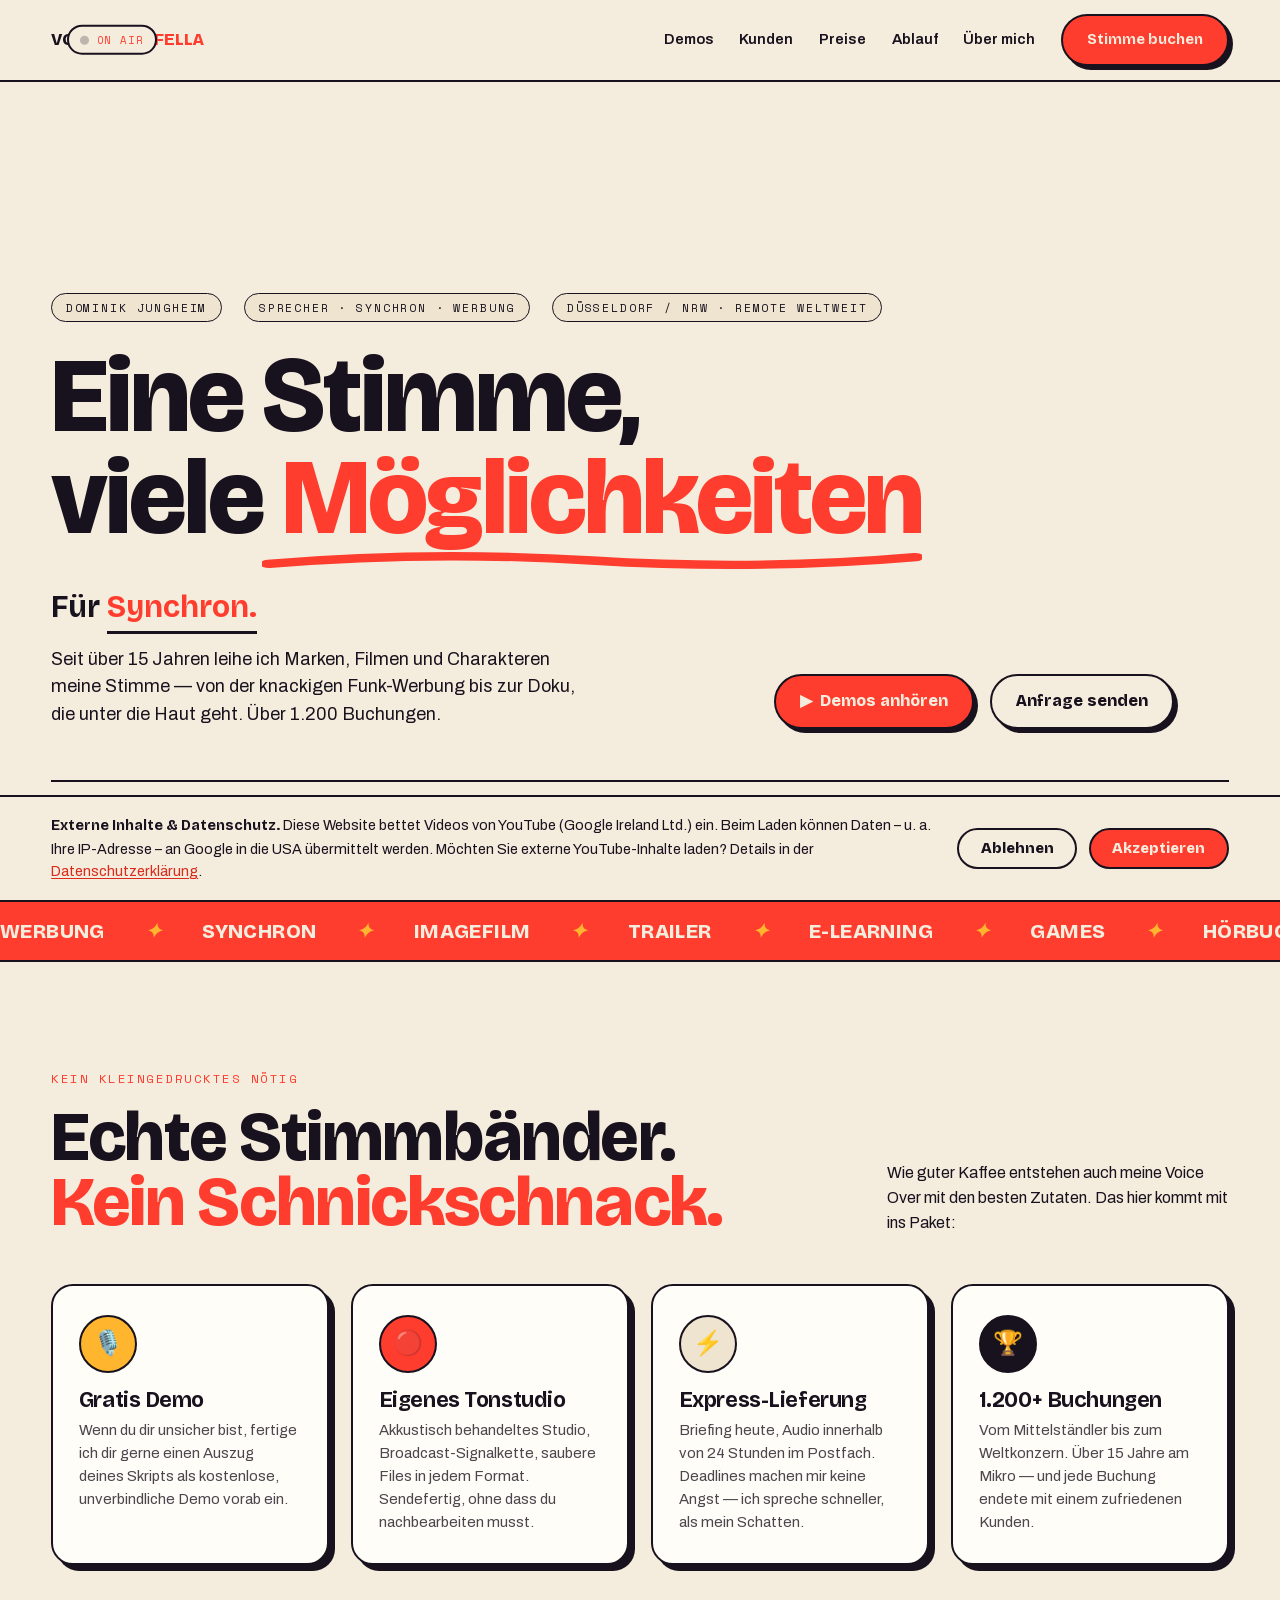
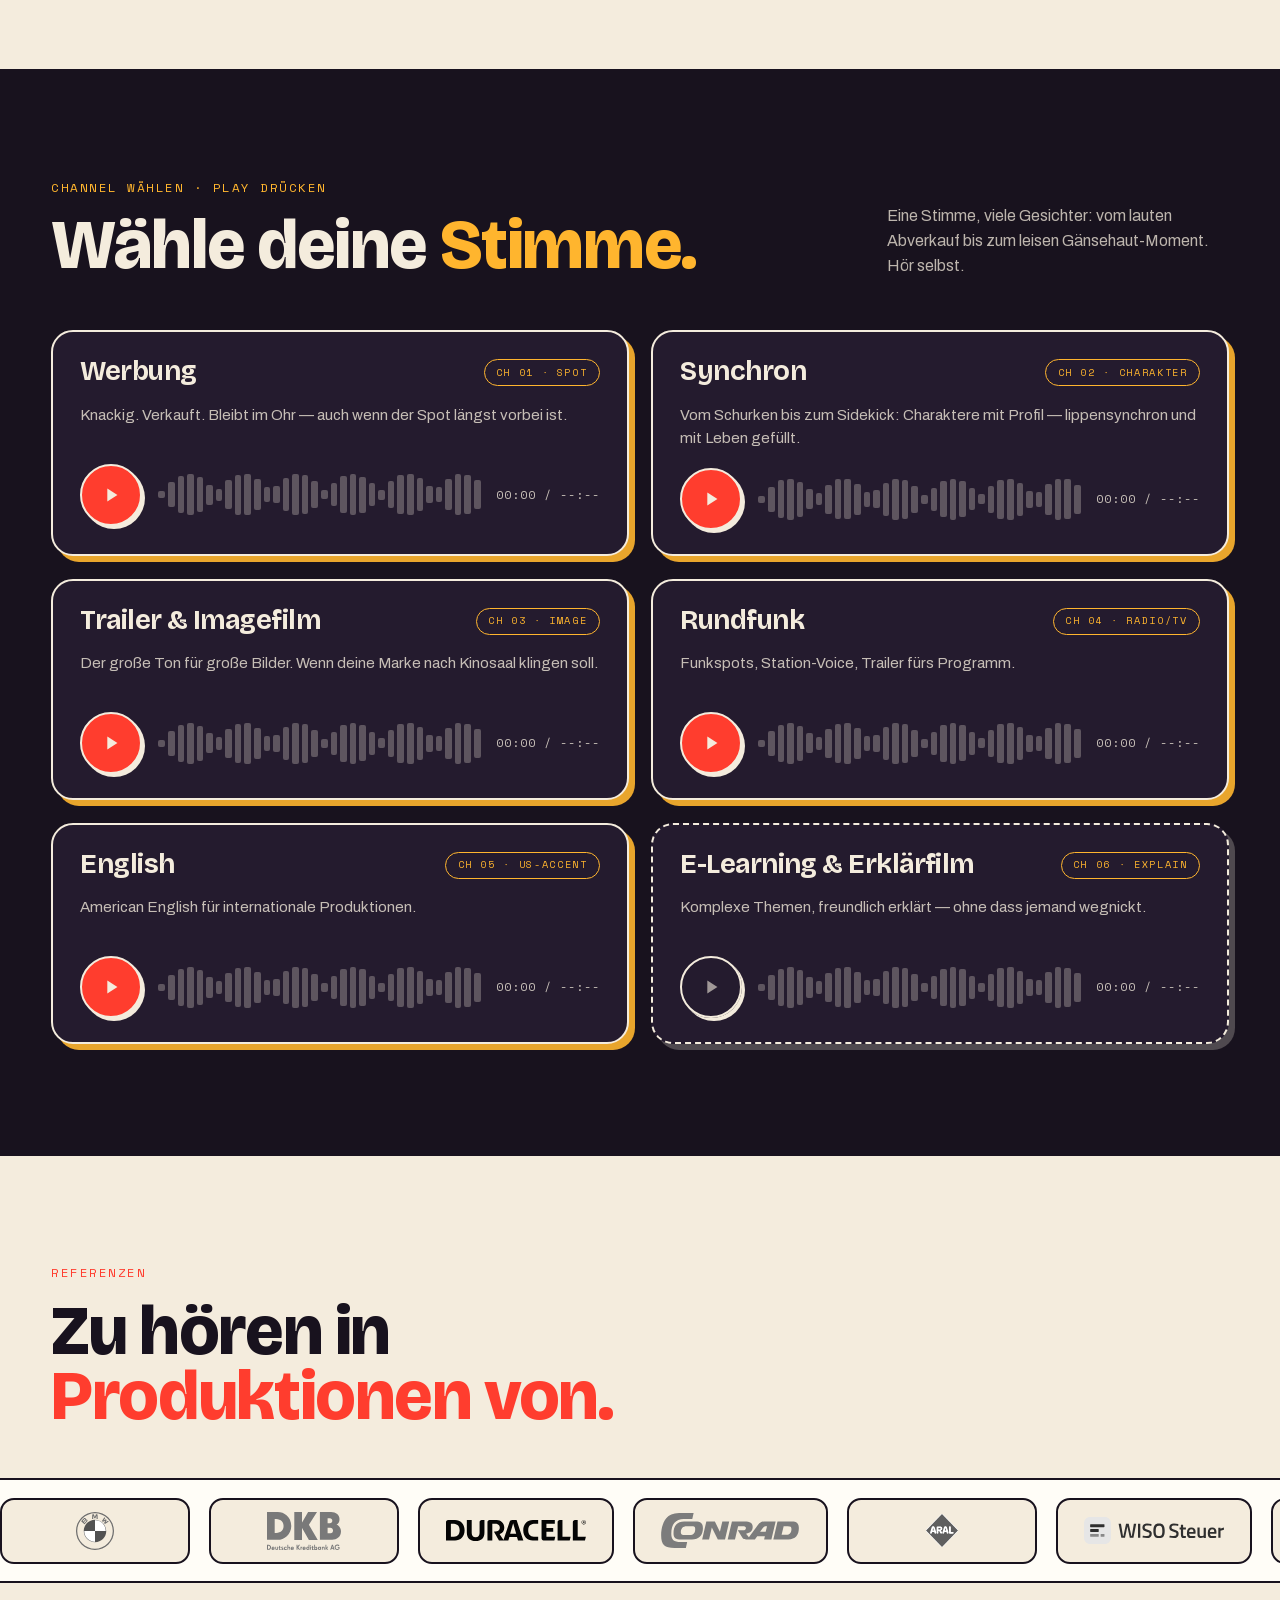
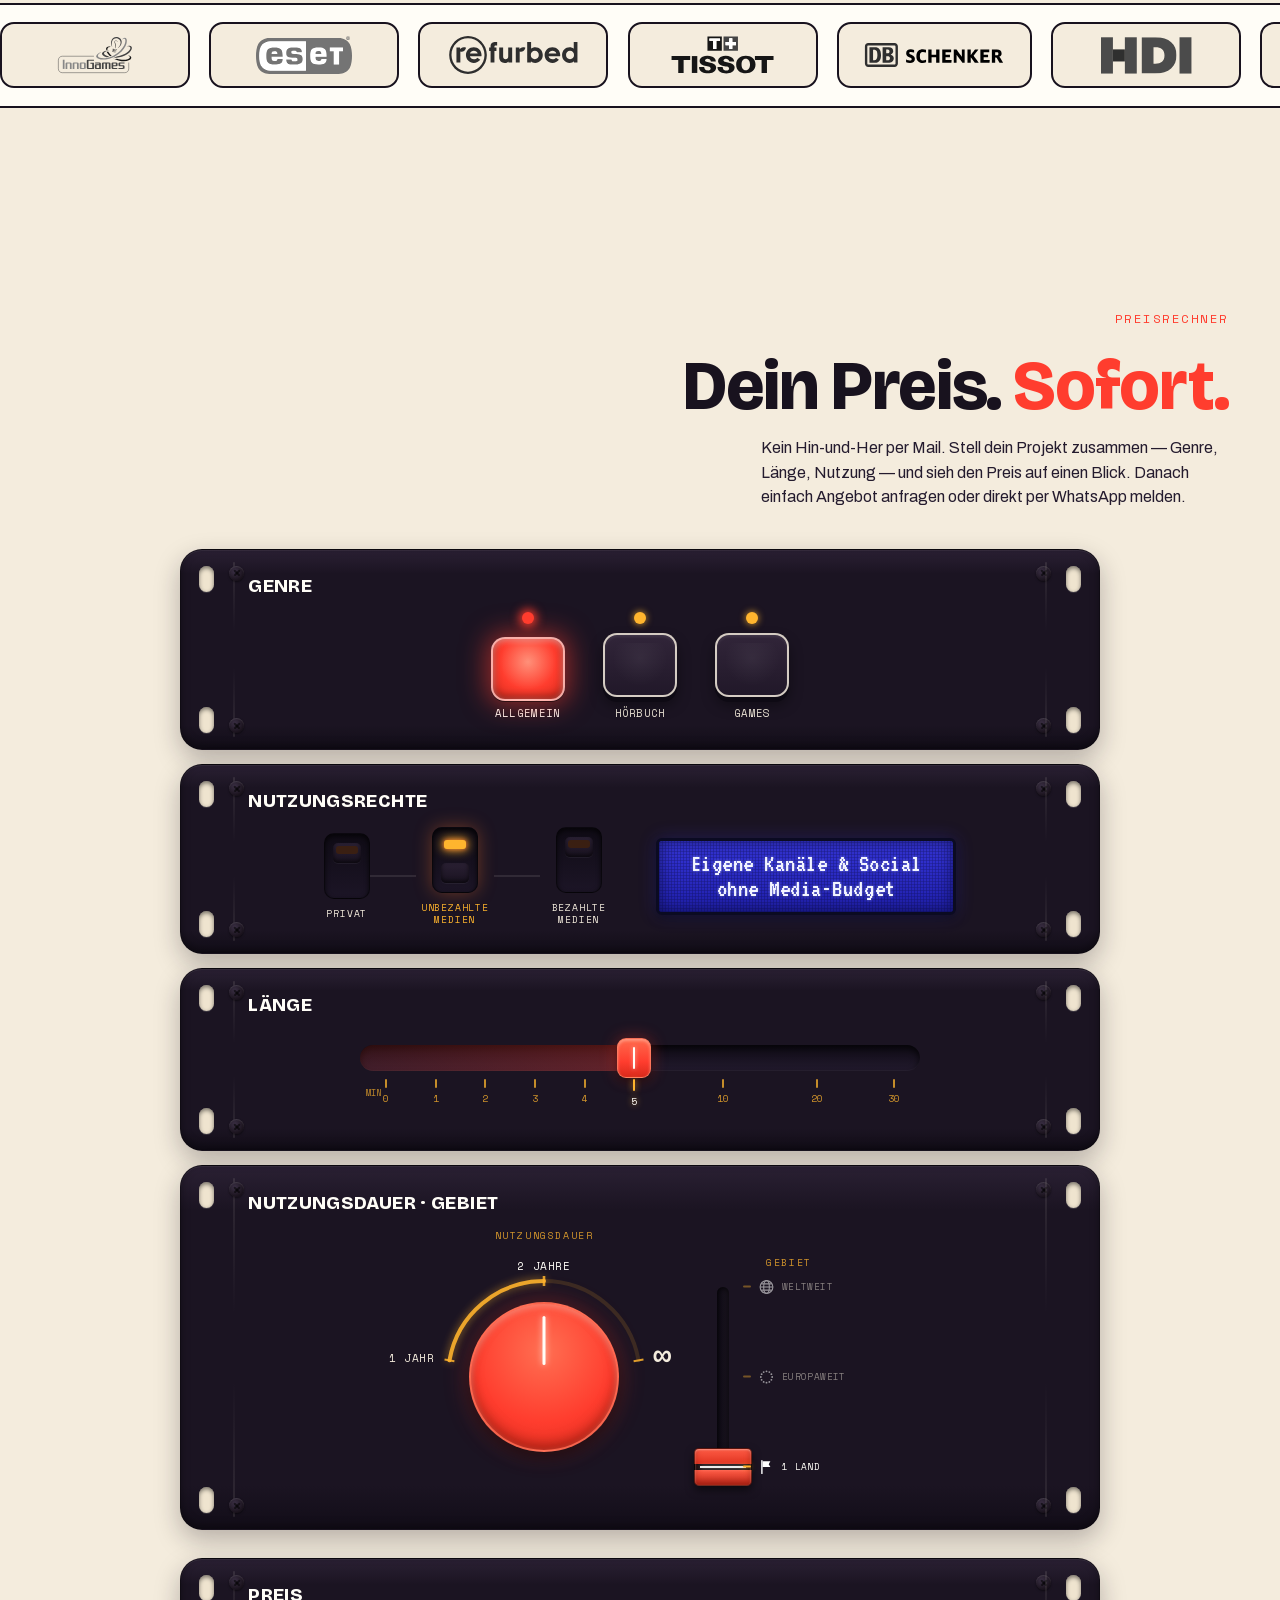
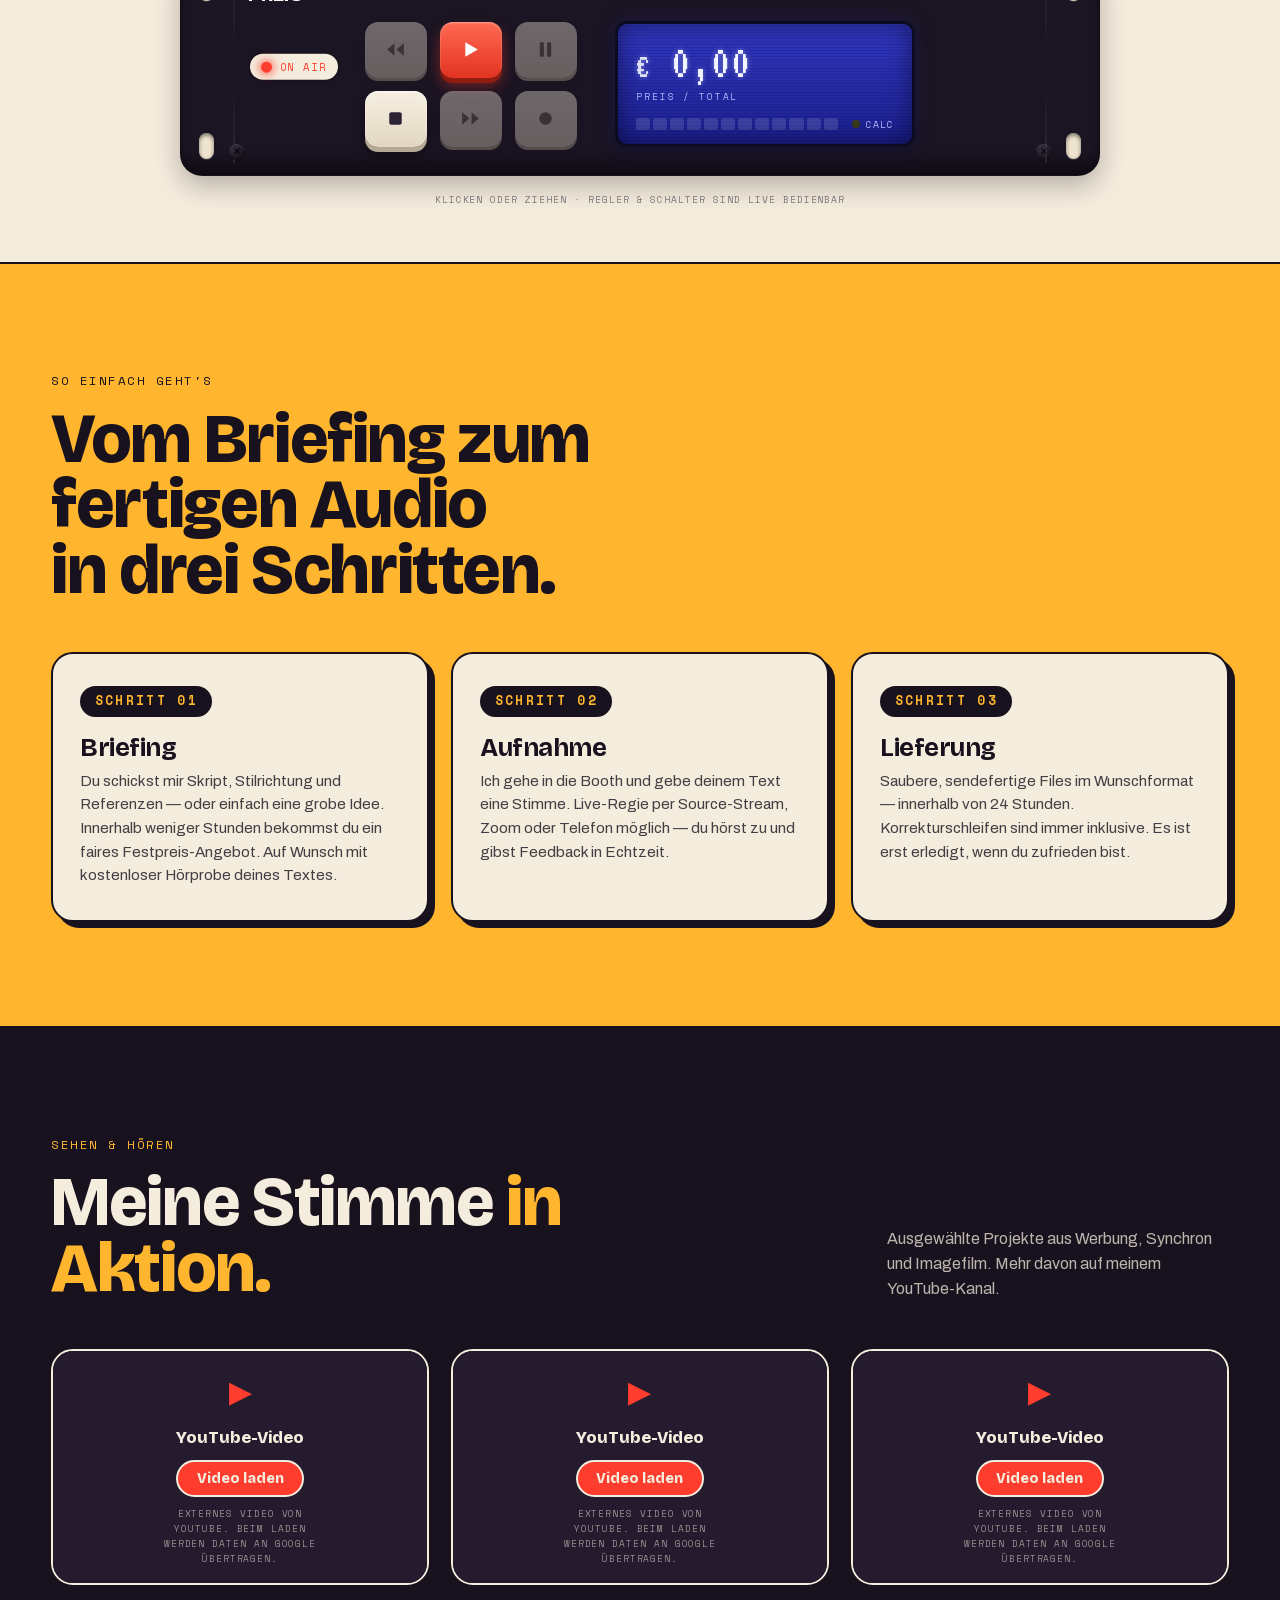
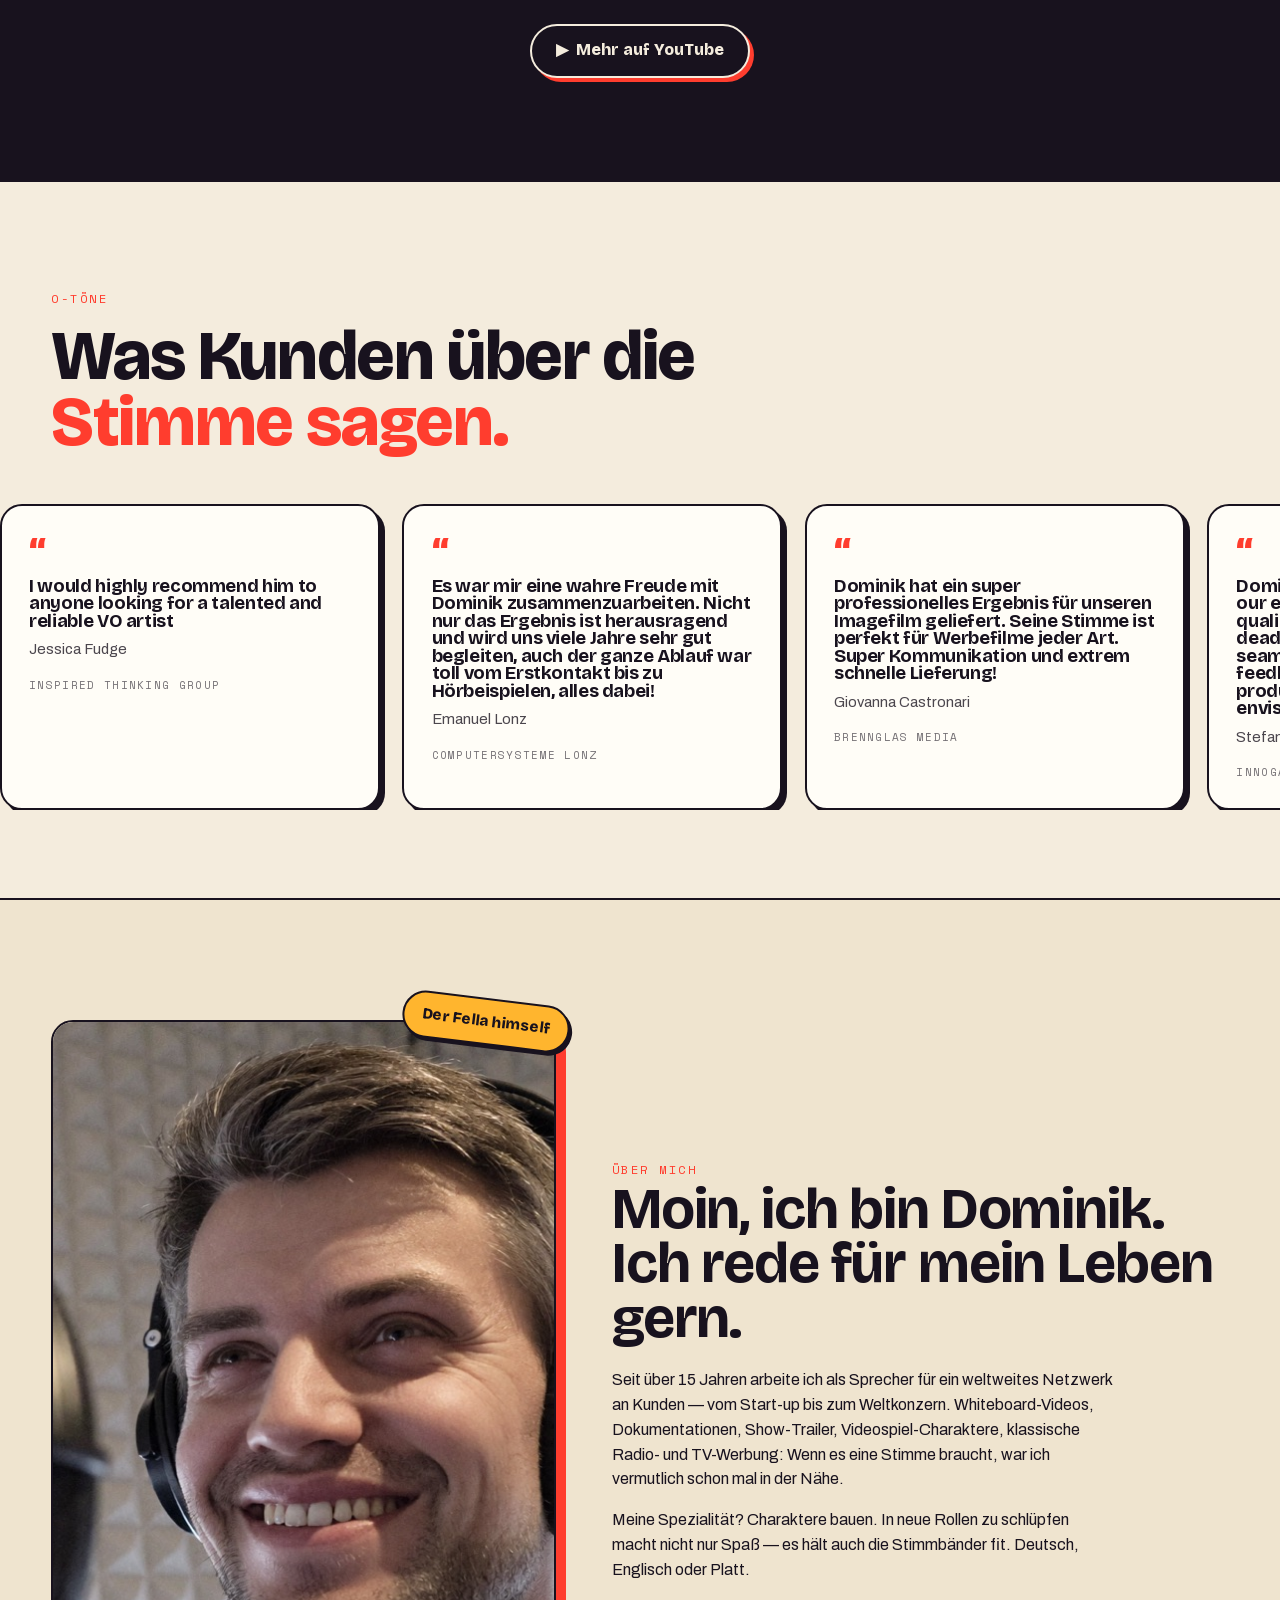
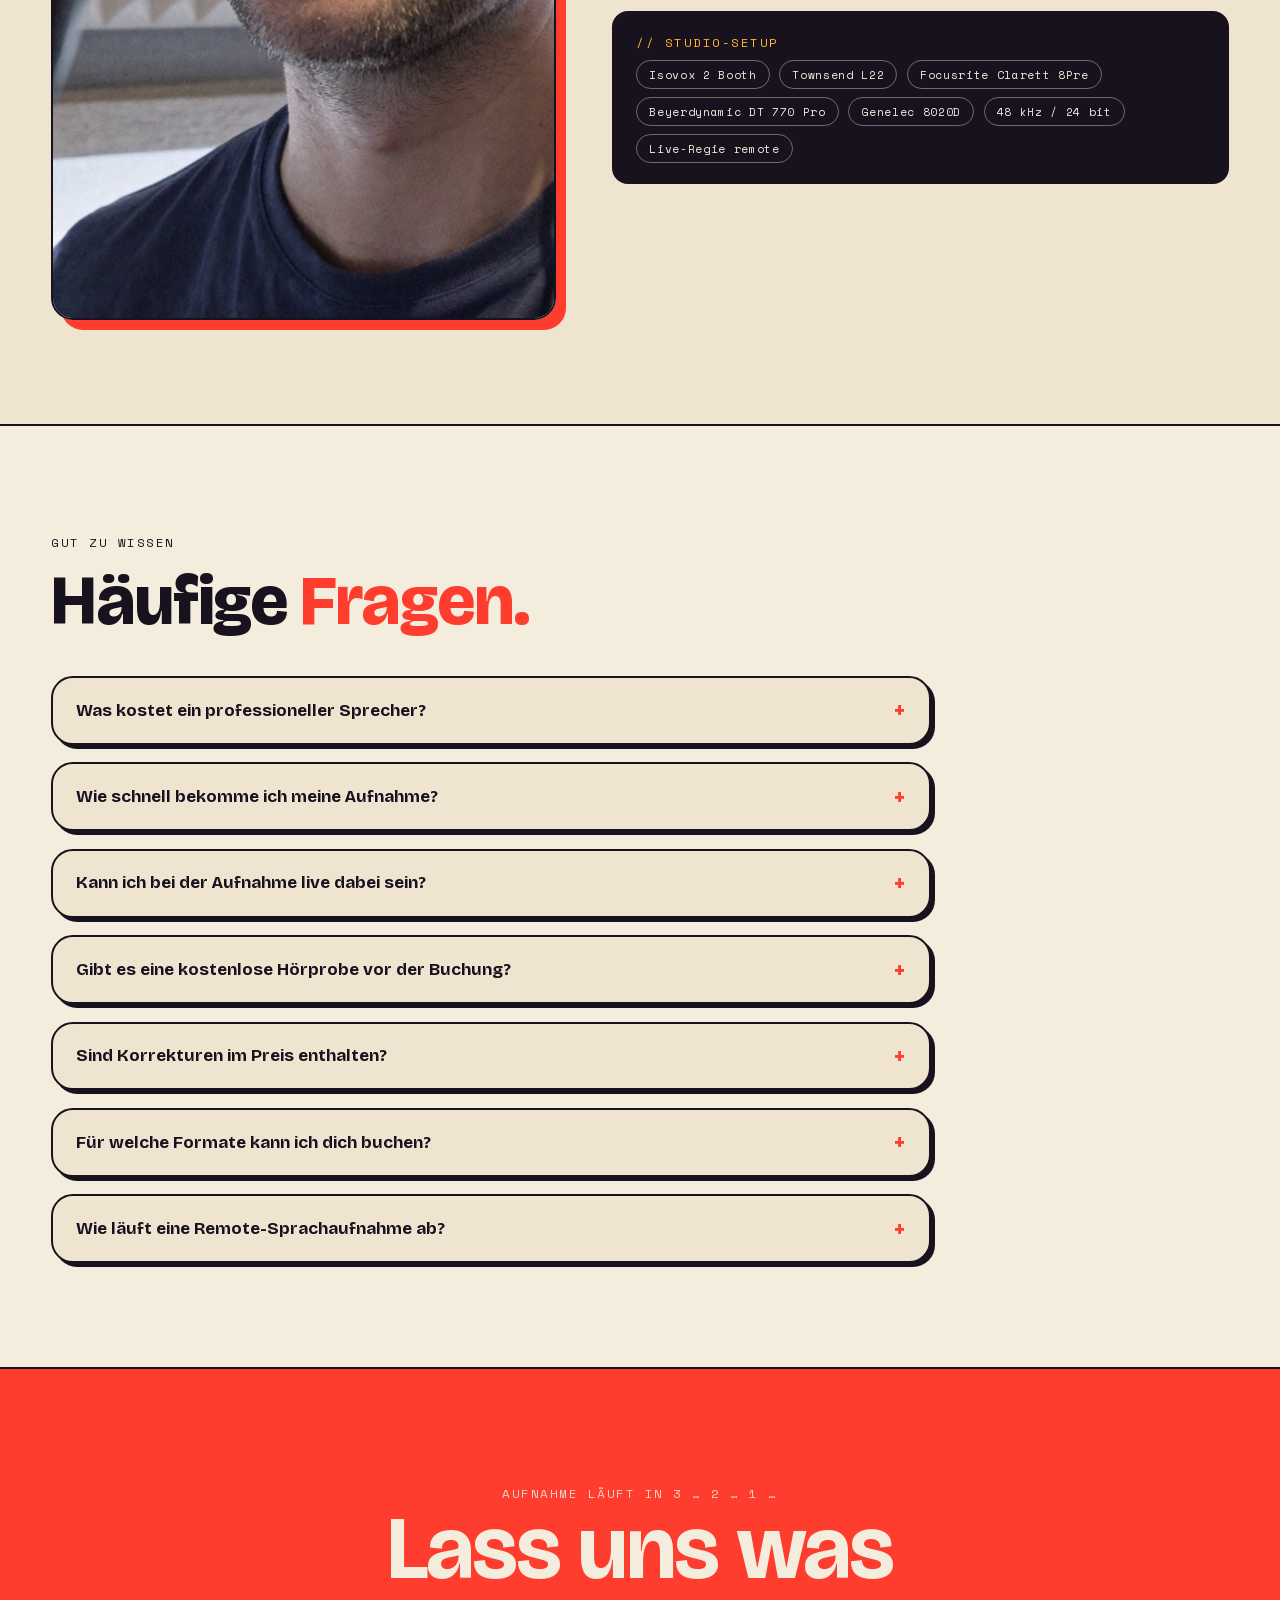
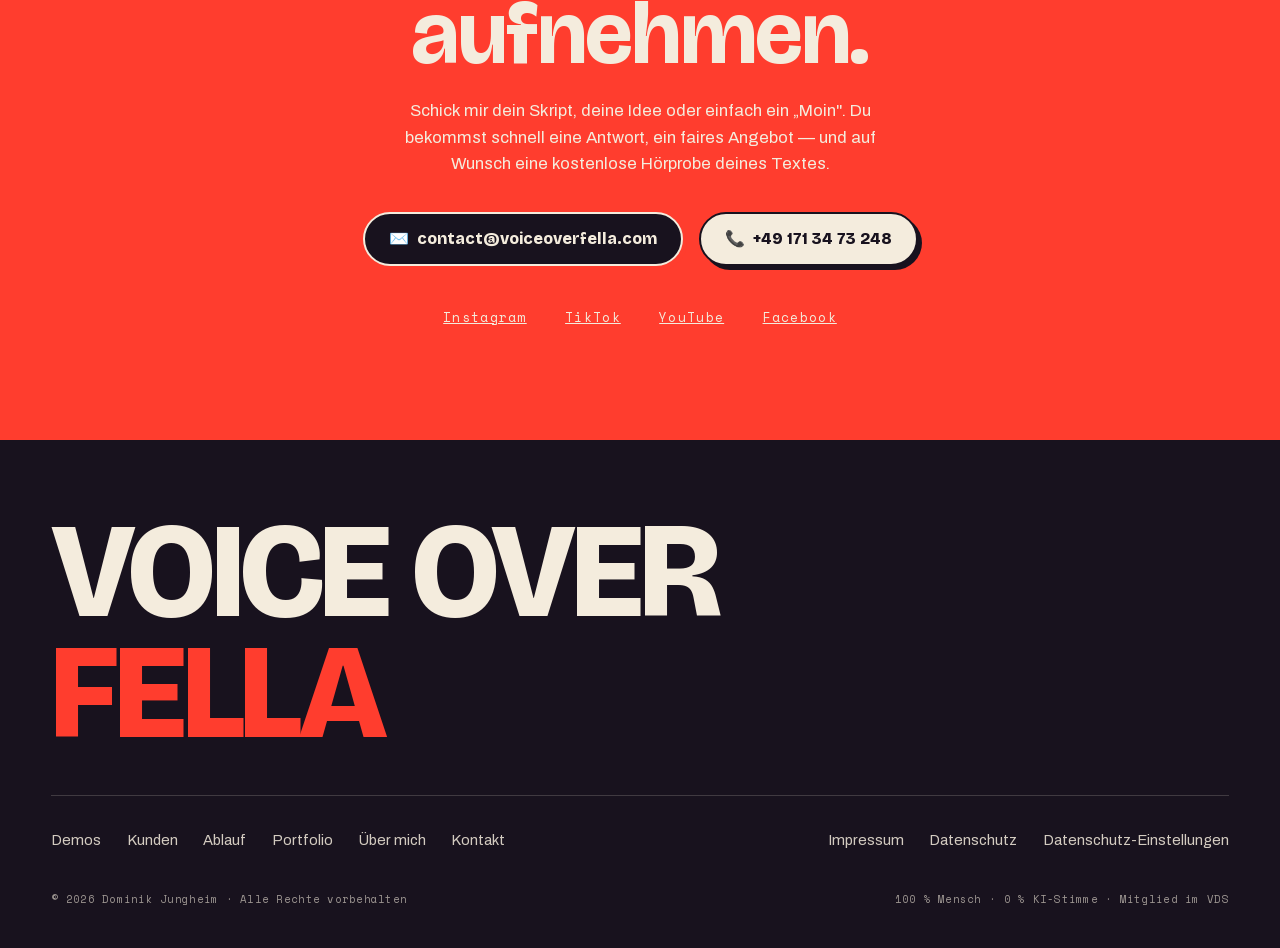
==== index.html @ ab5536c5 "Add files via upload" ====
<!DOCTYPE html>
<html lang="de">
<head>
<meta charset="UTF-8">
<meta name="viewport" content="width=device-width, initial-scale=1">
<title>Voice Over Fella — Eine Stimme, viele Möglichkeiten | Dominik Jungheim, Sprecher</title>
<meta name="description" content="Dominik Jungheim — Sprecher, Synchronsprecher & Werbestimme aus NRW. Seit über 15 Jahren die Stimme für BMW, Vodafone, Duracell & Co. Demos anhören, anfragen, fertig.">
<meta name="robots" content="index, follow, max-image-preview:large">
<link rel="canonical" href="https://voiceoverfella.de/">
<meta name="theme-color" content="#18121E">

<!-- Favicon -->
<link rel="icon" href="favicon.svg" type="image/svg+xml">
<link rel="apple-touch-icon" href="apple-touch-icon.png">

<!-- Open Graph (Facebook, LinkedIn, WhatsApp …) -->
<meta property="og:type" content="website">
<meta property="og:site_name" content="Voice Over Fella">
<meta property="og:locale" content="de_DE">
<meta property="og:url" content="https://voiceoverfella.de/">
<meta property="og:title" content="Voice Over Fella — Eine Stimme, viele Möglichkeiten | Dominik Jungheim, Sprecher">
<meta property="og:description" content="Sprecher, Synchronsprecher & Werbestimme aus NRW. Seit über 15 Jahren die Stimme für BMW, Vodafone, Duracell & Co. Demos direkt anhören.">
<meta property="og:image" content="https://voiceoverfella.de/bilder/og-image.jpg">
<meta property="og:image:width" content="1200">
<meta property="og:image:height" content="630">
<meta property="og:image:alt" content="Dominik Jungheim, der Voice Over Fella, im Studio">

<!-- Twitter / X Card -->
<meta name="twitter:card" content="summary_large_image">
<meta name="twitter:title" content="Voice Over Fella — Dominik Jungheim, Sprecher">
<meta name="twitter:description" content="Sprecher, Synchronsprecher & Werbestimme aus NRW. Seit über 15 Jahren die Stimme für BMW, Vodafone, Duracell & Co.">
<meta name="twitter:image" content="https://voiceoverfella.de/bilder/og-image.jpg">

<!-- Schriften lokal gehostet (kein externer Google-Fonts-Aufruf) -->
<link rel="preload" href="fonts/3y9K6as8bTXq_nANBjzKo3IeZx8z6up5BeSl9D4dj_x9PpZBMlGIInHWVyNJ.woff2" as="font" type="font/woff2" crossorigin>
<link rel="preload" href="fonts/k3kPo8UDI-1M0wlSV9XAw6lQkqWY8Q82sLydOxKsv4Rn.woff2" as="font" type="font/woff2" crossorigin>
<link rel="preload" href="fonts/vt323-latin.woff2" as="font" type="font/woff2" crossorigin>
<link href="fonts/fonts.css" rel="stylesheet">
<link rel="stylesheet" href="kalkulator.css">

<!-- Strukturierte Daten für Google (Person, Unternehmen, Website) -->
<script type="application/ld+json">
{
  "@context": "https://schema.org",
  "@graph": [
    {
      "@type": "ProfessionalService",
      "@id": "https://voiceoverfella.de/#business",
      "name": "Voice Over Fella",
      "alternateName": "Voice Over Fella — Dominik Jungheim",
      "description": "Professioneller Sprecher, Synchronsprecher und Werbestimme. Aufnahmen für Werbung, Synchron, E-Learning, Imagefilm und Rundfunk — remote aus dem eigenen Studio, weltweit buchbar.",
      "url": "https://voiceoverfella.de/",
      "image": "https://voiceoverfella.de/bilder/og-image.jpg",
      "logo": "https://voiceoverfella.de/apple-touch-icon.png",
      "telephone": "+49 171 3473248",
      "email": "contact@voiceoverfella.com",
      "address": {
        "@type": "PostalAddress",
        "streetAddress": "Sportstraße 8",
        "postalCode": "41516",
        "addressLocality": "Grevenbroich",
        "addressRegion": "Nordrhein-Westfalen",
        "addressCountry": "DE"
      },
      "areaServed": "Worldwide",
      "knowsLanguage": ["de", "en"],
      "founder": { "@id": "https://voiceoverfella.de/#dominik" },
      "sameAs": [
        "https://www.instagram.com/voiceoverfella",
        "https://www.tiktok.com/@voiceoverfella",
        "https://www.youtube.com/channel/UCf8MP5ZSCVmKzNi9midyKPg",
        "https://www.facebook.com/Voice-Over-Fella-930779113758562/"
      ]
    },
    {
      "@type": "Person",
      "@id": "https://voiceoverfella.de/#dominik",
      "name": "Dominik Jungheim",
      "jobTitle": "Sprecher & Synchronsprecher",
      "description": "Sprecher, Synchronsprecher und Werbestimme mit über 15 Jahren Erfahrung — u. a. für BMW, Vodafone, Duracell, Panasonic und Tissot.",
      "url": "https://voiceoverfella.de/",
      "image": "https://voiceoverfella.de/bilder/og-image.jpg",
      "worksFor": { "@id": "https://voiceoverfella.de/#business" },
      "address": {
        "@type": "PostalAddress",
        "addressLocality": "Grevenbroich",
        "addressRegion": "Nordrhein-Westfalen",
        "addressCountry": "DE"
      },
      "sameAs": [
        "https://www.instagram.com/voiceoverfella",
        "https://www.tiktok.com/@voiceoverfella",
        "https://www.youtube.com/channel/UCf8MP5ZSCVmKzNi9midyKPg",
        "https://www.facebook.com/Voice-Over-Fella-930779113758562/"
      ]
    },
    {
      "@type": "WebSite",
      "@id": "https://voiceoverfella.de/#website",
      "url": "https://voiceoverfella.de/",
      "name": "Voice Over Fella",
      "inLanguage": "de",
      "publisher": { "@id": "https://voiceoverfella.de/#business" }
    },
    {
      "@type": "FAQPage",
      "@id": "https://voiceoverfella.de/#faq",
      "mainEntity": [
        {
          "@type": "Question",
          "name": "Was kostet ein professioneller Sprecher?",
          "acceptedAnswer": { "@type": "Answer", "text": "Das hängt vom Projekt ab: Textumfang, Einsatzzweck und Nutzungsrechte (z. B. Online, Radio oder TV) bestimmen den Preis. Deshalb gibt es keine Preisliste von der Stange, sondern ein faires Festpreis-Angebot für dein konkretes Projekt — innerhalb weniger Stunden nach deinem Briefing. So weißt du vorher genau, was es kostet." }
        },
        {
          "@type": "Question",
          "name": "Wie schnell bekomme ich meine Aufnahme?",
          "acceptedAnswer": { "@type": "Answer", "text": "Sendefertige Files liefere ich innerhalb von 24 Stunden nach der Aufnahme — sauber geschnitten, im Wunschformat. Wenn es besonders eilig ist, sag einfach Bescheid." }
        },
        {
          "@type": "Question",
          "name": "Kann ich bei der Aufnahme live dabei sein?",
          "acceptedAnswer": { "@type": "Answer", "text": "Klar! Live-Regie ist per Source-Stream, Zoom oder Telefon möglich. Du hörst in Echtzeit zu, gibst Feedback und wir feilen gemeinsam an der Aufnahme, bis alles sitzt — ganz so, als wärst du mit im Studio." }
        },
        {
          "@type": "Question",
          "name": "Gibt es eine kostenlose Hörprobe vor der Buchung?",
          "acceptedAnswer": { "@type": "Answer", "text": "Ja. Auf Wunsch bekommst du zusammen mit dem Angebot eine kostenlose Hörprobe deines eigenen Textes — so hörst du vorab, wie deine Produktion klingen wird. Erste Eindrücke gibt es außerdem sofort in den Demos." }
        },
        {
          "@type": "Question",
          "name": "Sind Korrekturen im Preis enthalten?",
          "acceptedAnswer": { "@type": "Answer", "text": "Korrekturschleifen sind immer inklusive. Es ist erst erledigt, wenn du zufrieden bist — das ist keine Floskel, sondern Arbeitsprinzip." }
        },
        {
          "@type": "Question",
          "name": "Für welche Formate kann ich dich buchen?",
          "acceptedAnswer": { "@type": "Answer", "text": "Werbung (Radio, TV, Online), Synchron, Trailer & Imagefilm, Station-Voice & Rundfunk, E-Learning & Erklärfilm sowie Videospiel-Charaktere. Gesprochen wird auf Deutsch, Englisch (US-Accent) — oder auf Platt." }
        },
        {
          "@type": "Question",
          "name": "Wie läuft eine Remote-Sprachaufnahme ab?",
          "acceptedAnswer": { "@type": "Answer", "text": "Du schickst mir Skript, Stilrichtung und Referenzen — oder einfach eine grobe Idee. Nach dem Festpreis-Angebot nehme ich in meiner eigenen Studio-Booth auf (48 kHz/24 bit), auf Wunsch mit Live-Regie. Danach bekommst du sendefertige Files ins Postfach. Remote funktioniert das weltweit — egal ob du in Düsseldorf oder Los Angeles sitzt." }
        }
      ]
    }
  ]
}
</script>
<style>
/* ============================================================
   VOICE OVER FELLA — REBRAND 2026
   Design-System:
   --paper  #F4ECDD  (warmes Studio-Creme)
   --ink    #18121E  (tiefes Booth-Schwarz)
   --red    #FF3D2E  (ON AIR Rot — Signaturfarbe)
   --amber  #FFB52E  (VU-Meter Bernstein)
   Display: Bricolage Grotesque · Body: Archivo · Timecode: Space Mono
   ============================================================ */
:root{
  --paper:#F4ECDD;
  --paper-soft:#EFE4CF;
  --ink:#18121E;
  --ink-soft:#241B2E;
  --red:#FF3D2E;
  --red-deep:#D92A1C;
  --amber:#FFB52E;
  --line:rgba(24,18,30,.16);
  --line-light:rgba(244,236,221,.18);
  --off:#FFFDF7;
  --face:#1b1422; --face-hi:#2a2033; --face-lo:#120d18;
  --hair-d:rgba(24,18,30,.16); --hair-l:rgba(244,236,221,.10);
  --ease:cubic-bezier(.4,.02,.2,1); --spring:cubic-bezier(.34,1.4,.5,1);
  --display:"Bricolage Grotesque", sans-serif;
  --body:"Archivo", sans-serif;
  --mono:"Space Mono", monospace;
  --digi:"VT323",monospace;
  --hand:"Caveat",cursive;
  --radius:22px;
}
*{margin:0;padding:0;box-sizing:border-box}
html{scroll-behavior:smooth}
body{
  font-family:var(--body);
  background:var(--paper);
  color:var(--ink);
  line-height:1.55;
  overflow-x:hidden;
}
::selection{background:var(--red);color:var(--paper)}
img{max-width:100%;display:block}
a{color:inherit}
h1,h2,h3{font-family:var(--display);line-height:.95;letter-spacing:-.02em}
.mono{font-family:var(--mono);font-size:.78rem;letter-spacing:.12em;text-transform:uppercase}
.wrap{width:min(1240px,92vw);margin:0 auto}

/* ---------- Reveal on scroll ---------- */
.reveal{opacity:0;transform:translateY(34px);transition:opacity .7s ease,transform .7s cubic-bezier(.2,.7,.2,1)}
.reveal.in{opacity:1;transform:none}
@media (prefers-reduced-motion: reduce){
  .reveal{opacity:1;transform:none;transition:none}
  *{animation-duration:.001s !important;animation-iteration-count:1 !important;transition-duration:.001s !important}
}

/* ============ NAV ============ */
nav{
  position:fixed;inset:0 0 auto 0;z-index:100;
  background:rgba(244,236,221,.88);backdrop-filter:blur(14px);
  border-bottom:2px solid var(--ink);
}
.nav-inner{display:flex;align-items:center;justify-content:space-between;gap:1rem;padding:.85rem 0}
.brand{display:flex;align-items:center;gap:.8rem;text-decoration:none}
.onair{
  display:flex;align-items:center;gap:.45rem;
  font-family:var(--mono);font-size:.66rem;letter-spacing:.18em;
  border:2px solid var(--ink);border-radius:999px;padding:.32rem .7rem;
  background:var(--paper);
}
.onair .dot{width:9px;height:9px;border-radius:50%;background:rgba(24,18,30,.25);transition:.3s}
body.is-playing .onair .dot{background:var(--red);box-shadow:0 0 0 4px rgba(255,61,46,.25);animation:pulse 1.1s infinite}
body.is-playing .onair{border-color:var(--red);color:var(--red)}
@keyframes pulse{50%{box-shadow:0 0 0 8px rgba(255,61,46,0)}}
.brand-name{font-family:var(--display);font-weight:800;font-size:1.05rem;letter-spacing:-.01em}
.brand-name span{color:var(--red)}
.nav-links{display:flex;gap:1.6rem;align-items:center;list-style:none}
.nav-links a{text-decoration:none;font-weight:600;font-size:.92rem;position:relative}
.nav-links a:not(.btn)::after{content:"";position:absolute;left:0;bottom:-4px;height:2px;width:0;background:var(--red);transition:.25s}
.nav-links a:not(.btn):hover::after{width:100%}
.btn{
  display:inline-flex;align-items:center;gap:.55rem;
  font-family:var(--display);font-weight:800;font-size:1rem;
  background:var(--red);color:var(--paper);text-decoration:none;
  padding:.8rem 1.5rem;border-radius:999px;border:2px solid var(--ink);
  box-shadow:4px 4px 0 var(--ink);
  transition:transform .15s,box-shadow .15s;cursor:pointer;
}
.btn:hover{transform:translate(-2px,-2px);box-shadow:7px 7px 0 var(--ink)}
.btn:active{transform:translate(2px,2px);box-shadow:1px 1px 0 var(--ink)}
.btn.ghost{background:var(--paper);color:var(--ink)}
.btn.dark{background:var(--ink);color:var(--paper);border-color:var(--paper);box-shadow:4px 4px 0 var(--red)}
.btn.dark:hover{box-shadow:7px 7px 0 var(--red)}
@media(max-width:860px){.nav-links li:not(.keep){display:none}}
/* Mobile: ON AIR / Marke / Button jeweils einzeilig in einer Reihe halten */
@media(max-width:560px){
  .nav-inner{gap:.5rem}
  .brand{gap:.45rem}
  .onair,.brand-name,.nav-links .btn{white-space:nowrap}
  .onair{font-size:.56rem;padding:.26rem .5rem;gap:.35rem}
  .brand-name{font-size:.8rem}
  .nav-links .btn{font-size:.8rem;padding:.5rem .9rem;box-shadow:3px 3px 0 var(--ink)}
}

/* ============ HERO ============ */
header{
  min-height:100svh;display:flex;flex-direction:column;justify-content:flex-end;
  padding:8.5rem 0 0;position:relative;overflow:hidden;
}
.hero-eyebrow{display:flex;flex-wrap:wrap;gap:.6rem 1.4rem;margin-bottom:1.4rem}
.hero-eyebrow .tag{
  font-family:var(--mono);font-size:.72rem;letter-spacing:.16em;text-transform:uppercase;
  border:1.5px solid var(--ink);border-radius:999px;padding:.3rem .85rem;background:var(--paper-soft);
}
.hero h1{
  font-size:clamp(2.9rem,8.4vw,7.4rem);font-weight:800;max-width:14ch;
}
.hero h1 em{font-style:normal;color:var(--red);position:relative;white-space:nowrap}
.hero h1 em svg{position:absolute;left:0;bottom:-.08em;width:100%;height:.22em}
.hero-sub{display:grid;grid-template-columns:1.2fr .8fr;gap:2.5rem;align-items:end;margin-top:2.2rem}
.hero-sub p{font-size:clamp(1rem,1.4vw,1.2rem);max-width:48ch}
.hero-rotator{font-family:var(--display);font-weight:700;font-size:clamp(1.2rem,2.4vw,1.9rem);margin-bottom:.7rem}
.hero-rotator .rot{color:var(--red);display:inline-block;min-width:7ch;border-bottom:3px solid var(--ink)}
.hero-ctas{display:flex;gap:1rem;flex-wrap:wrap;margin-top:1.8rem}
@media(max-width:860px){.hero-sub{grid-template-columns:1fr}}

/* EQ-Balken am unteren Hero-Rand — die Signatur der Seite */
.eq{
  display:flex;align-items:flex-end;gap:6px;height:120px;margin-top:3.2rem;
  border-top:2px solid var(--ink);padding-top:0;
}
.eq i{
  flex:1;background:var(--ink);border-radius:3px 3px 0 0;height:18%;
  animation:eq 1.4s ease-in-out infinite;transform-origin:bottom;
}
.eq i:nth-child(4n){background:var(--red)}
.eq i:nth-child(7n){background:var(--amber)}
@keyframes eq{0%,100%{height:14%}50%{height:var(--h,70%)}}
body:not(.is-playing) .eq i{animation-duration:2.8s}

/* ============ TICKER ============ */
.ticker{
  background:var(--red);color:var(--paper);
  border-top:2px solid var(--ink);border-bottom:2px solid var(--ink);
  overflow:hidden;white-space:nowrap;padding:.85rem 0;
}
.ticker-track{display:inline-flex;gap:2.5rem;animation:marq 26s linear infinite;will-change:transform}
.ticker-track span{font-family:var(--display);font-weight:800;font-size:1.25rem;letter-spacing:.02em;display:inline-flex;align-items:center;gap:2.5rem}
.ticker-track .star{color:var(--amber)}
@keyframes marq{to{transform:translateX(-50%)}}

/* ============ BADGES (kein Bullshit) ============ */
.badges{padding:6.5rem 0}
.badges-grid{display:grid;grid-template-columns:repeat(4,1fr);gap:1.4rem;margin-top:3rem}
.badge{
  border:2px solid var(--ink);border-radius:var(--radius);padding:1.8rem 1.6rem;
  background:#FFFDF7;box-shadow:6px 6px 0 var(--ink);
  transition:transform .2s,box-shadow .2s;
}
.badge:hover{transform:translate(-3px,-3px) rotate(-.6deg);box-shadow:10px 10px 0 var(--ink)}
.badge .icon{
  width:58px;height:58px;border-radius:50%;border:2px solid var(--ink);
  display:grid;place-items:center;font-size:1.5rem;background:var(--amber);margin-bottom:1.1rem;
}
.badge:nth-child(2) .icon{background:var(--red);color:var(--paper)}
.badge:nth-child(3) .icon{background:var(--paper-soft)}
.badge:nth-child(4) .icon{background:var(--ink);color:var(--amber)}
.badge h3{font-size:1.35rem;margin-bottom:.5rem}
.badge p{font-size:.93rem;color:rgba(24,18,30,.78)}
@media(max-width:980px){.badges-grid{grid-template-columns:1fr 1fr}}
@media(max-width:560px){.badges-grid{grid-template-columns:1fr}}

.sec-head{display:flex;align-items:end;justify-content:space-between;gap:2rem;flex-wrap:wrap}
.sec-head h2{font-size:clamp(2.2rem,5.4vw,4.4rem);font-weight:800;max-width:16ch}
.sec-head h2 .accent{color:var(--red)}
.sec-head .kicker{margin-bottom:1rem;display:inline-block}

/* ============ DEMOS (Studio / dunkel) ============ */
.demos{
  background:var(--ink);color:var(--paper);
  border-top:2px solid var(--ink);padding:6.5rem 0 7rem;position:relative;
}
.demos .sec-head h2 .accent{color:var(--amber)}
.demos .kicker{color:var(--amber)}
.demo-grid{display:grid;grid-template-columns:repeat(2,1fr);gap:1.4rem;margin-top:3.2rem}
.demo{
  border:2px solid var(--paper);border-radius:var(--radius);
  padding:1.7rem 1.7rem 1.5rem;background:var(--ink-soft);
  box-shadow:6px 6px 0 rgba(255,181,46,.9);
  display:flex;flex-direction:column;gap:1.1rem;
  transition:transform .2s;
}
.demo:hover{transform:translateY(-4px)}
.demo-top{display:flex;justify-content:space-between;align-items:start;gap:1rem}
.demo h3{font-size:1.7rem}
.demo .chip{
  font-family:var(--mono);font-size:.64rem;letter-spacing:.16em;text-transform:uppercase;
  border:1.5px solid var(--amber);color:var(--amber);border-radius:999px;padding:.28rem .7rem;white-space:nowrap;
}
.demo .desc{font-size:.95rem;color:rgba(244,236,221,.78);min-height:2.8em}
.player{display:flex;align-items:center;gap:1rem}
.play-btn{
  width:62px;height:62px;min-width:62px;border-radius:50%;
  border:2px solid var(--paper);background:var(--red);color:var(--paper);
  display:grid;place-items:center;cursor:pointer;font-size:1.15rem;
  box-shadow:3px 3px 0 var(--paper);transition:transform .15s,box-shadow .15s;
}
.play-btn:hover{transform:translate(-2px,-2px);box-shadow:5px 5px 0 var(--paper)}
.play-btn svg{width:22px;height:22px;fill:currentColor}
.play-btn .ico-pause{display:none}
.demo.playing .play-btn .ico-play{display:none}
.demo.playing .play-btn .ico-pause{display:block}
.wave{flex:1;display:flex;align-items:center;gap:3px;height:46px;cursor:pointer;position:relative}
.wave i{flex:1;background:rgba(244,236,221,.28);border-radius:2px;min-height:8%;transition:background .2s}
.wave i.on{background:var(--amber)}
.demo.playing .wave i.on{animation:eq 1s ease-in-out infinite}
.timecode{font-family:var(--mono);font-size:.74rem;letter-spacing:.08em;min-width:96px;text-align:right;color:rgba(244,236,221,.8)}
.demo .file-note{font-family:var(--mono);font-size:.66rem;letter-spacing:.1em;color:rgba(244,236,221,.45)}
.demo.placeholder{border-style:dashed;box-shadow:6px 6px 0 rgba(244,236,221,.25)}
.demo.placeholder .play-btn{background:transparent;color:rgba(244,236,221,.6)}
@media(max-width:860px){.demo-grid{grid-template-columns:1fr}}

/* ============ LOGOS ============ */
.logos{padding:6.5rem 0;overflow:hidden}
.logo-marquee{margin-top:3rem;display:flex;flex-direction:column;gap:1.2rem}
.logo-row{overflow:hidden;white-space:nowrap;border-block:2px solid var(--ink);padding:1.1rem 0;background:#FFFDF7}
.logo-track{display:inline-flex;gap:1.2rem;animation:marq 34s linear infinite}
.logo-row.rev .logo-track{animation-direction:reverse}
.logo-item{
  display:inline-flex;align-items:center;justify-content:center;
  min-width:190px;height:66px;padding:0 1.6rem;
  border:2px solid var(--ink);border-radius:14px;background:var(--paper);
}
.logo-item img{max-height:38px;max-width:140px;object-fit:contain;filter:grayscale(1) contrast(1.1)}
.logo-item:hover img{filter:none}
.logo-item .fallback{display:none;font-family:var(--display);font-weight:800;font-size:1.25rem;letter-spacing:.02em}
.logo-item.text .fallback{display:block}
.logo-item.text img{display:none}
.logos .hint{margin-top:1.6rem;font-family:var(--mono);font-size:.7rem;letter-spacing:.1em;color:rgba(24,18,30,.55)}

/* ============ PROZESS ============ */
.process{background:var(--amber);border-block:2px solid var(--ink);padding:6.5rem 0}
.steps{display:grid;grid-template-columns:repeat(3,1fr);gap:1.4rem;margin-top:3rem;counter-reset:step}
.step{
  border:2px solid var(--ink);border-radius:var(--radius);background:var(--paper);
  padding:2rem 1.7rem;position:relative;box-shadow:6px 6px 0 var(--ink);
}
.step .num{
  font-family:var(--mono);font-weight:700;font-size:.8rem;letter-spacing:.18em;
  display:inline-block;background:var(--ink);color:var(--amber);
  border-radius:999px;padding:.35rem .9rem;margin-bottom:1.2rem;
}
.step h3{font-size:1.6rem;margin-bottom:.6rem}
.step p{font-size:.95rem;color:rgba(24,18,30,.8)}
@media(max-width:860px){.steps{grid-template-columns:1fr}}

/* ============ VIDEOS ============ */
.videos{background:var(--ink);color:var(--paper);padding:6.5rem 0}
.videos .kicker{color:var(--amber)}
.videos .sec-head h2 .accent{color:var(--amber)}
.video-grid{display:grid;grid-template-columns:repeat(3,1fr);gap:1.4rem;margin-top:3rem}
.video{
  border:2px solid var(--paper);border-radius:var(--radius);overflow:hidden;
  background:var(--ink-soft);aspect-ratio:16/10;position:relative;display:flex;
}
.video iframe{width:100%;height:100%;border:0}
.video .ph{
  margin:auto;text-align:center;padding:1.5rem;
}
.video .ph .tv{font-size:2.4rem;margin-bottom:.6rem}
.video .ph h3{font-size:1.15rem;margin-bottom:.3rem}
.video .ph p{font-family:var(--mono);font-size:.62rem;letter-spacing:.12em;color:rgba(244,236,221,.5);text-transform:uppercase}
.videos .yt-cta{margin-top:2.4rem;text-align:center}
@media(max-width:860px){.video-grid{grid-template-columns:1fr}}
/* Video-Platzhalter bis zur Datenschutz-Zustimmung */
.video-ph{position:absolute;inset:0;z-index:2;background:var(--ink-soft);display:flex;flex-direction:column;align-items:center;justify-content:center;text-align:center;padding:1.2rem;gap:.6rem}
.video-ph .tv{font-size:1.9rem;color:var(--red)}
.video-ph .vp-title{font-family:var(--display);font-weight:800;font-size:1.05rem;color:var(--paper)}
.video-ph .vp-note{font-family:var(--mono);font-size:.58rem;letter-spacing:.1em;text-transform:uppercase;color:rgba(244,236,221,.55);max-width:28ch;line-height:1.6}
.video-ph .video-ph-btn{font-family:var(--display);font-weight:800;font-size:.9rem;background:var(--red);color:var(--paper);border:2px solid var(--paper);border-radius:999px;padding:.5rem 1.15rem;cursor:pointer;transition:.2s}
.video-ph .video-ph-btn:hover{background:var(--red-deep)}

/* ============ CONSENT-BANNER ============ */
.consent{position:fixed;left:0;right:0;bottom:0;z-index:2000;transform:translateY(115%);transition:transform .4s cubic-bezier(.2,.7,.2,1);background:var(--paper);border-top:2px solid var(--ink)}
.consent.show{transform:none}
.consent-inner{width:min(1240px,92vw);margin:0 auto;padding:1.1rem 0;display:flex;flex-wrap:wrap;align-items:center;gap:.9rem 1.4rem;justify-content:space-between}
.consent-text{flex:1 1 380px;font-size:.9rem;line-height:1.55}
.consent-text strong{font-family:var(--display)}
.consent-text a{color:var(--red-deep);text-decoration:underline;text-underline-offset:2px}
.consent-actions{display:flex;gap:.7rem;flex-wrap:wrap}
.consent-btn{font-family:var(--display);font-weight:800;font-size:.92rem;padding:.6rem 1.35rem;border-radius:999px;border:2px solid var(--ink);cursor:pointer;background:var(--paper);color:var(--ink);transition:.2s}
.consent-btn.accept{background:var(--red);color:var(--paper)}
.consent-btn.accept:hover{background:var(--red-deep)}
.consent-btn.decline:hover{background:var(--paper-soft)}
@media(max-width:560px){.consent-actions{width:100%}.consent-btn{flex:1}}

/* ============ STIMMEN / TESTIMONIALS ============ */
.quotes{padding:6.5rem 0 5.5rem;overflow:hidden}
.quote-row{overflow:hidden;margin-top:3rem}
.quote-track{display:inline-flex;gap:1.4rem;animation:marq 48s linear infinite}
.quote{
  width:380px;min-width:380px;white-space:normal;
  border:2px solid var(--ink);border-radius:var(--radius);background:#FFFDF7;
  padding:1.7rem;box-shadow:5px 5px 0 var(--ink);
}
.quote .qm{font-family:var(--display);font-weight:800;font-size:2.4rem;color:var(--red);line-height:1}
.quote h3{font-size:1.15rem;margin:.4rem 0 .5rem}
.quote p{font-size:.92rem;color:rgba(24,18,30,.78)}
.quote .who{margin-top:1rem;font-family:var(--mono);font-size:.68rem;letter-spacing:.12em;text-transform:uppercase;color:rgba(24,18,30,.6)}
@media(max-width:480px){.quote{width:300px;min-width:300px}}

/* ============ ÜBER MICH ============ */
.about{border-top:2px solid var(--ink);padding:6.5rem 0;background:var(--paper-soft)}
.about-grid{display:grid;grid-template-columns:.9fr 1.1fr;gap:3.5rem;align-items:center;margin-top:1rem}
.about-photo{position:relative}
.about-photo img{
  border:2px solid var(--ink);border-radius:var(--radius);
  box-shadow:10px 10px 0 var(--red);width:100%;aspect-ratio:4/5;object-fit:cover;
}
.about-photo .sticker{
  position:absolute;top:-22px;right:-14px;background:var(--amber);
  border:2px solid var(--ink);border-radius:999px;padding:.6rem 1.1rem;
  font-family:var(--display);font-weight:800;transform:rotate(7deg);
  box-shadow:3px 3px 0 var(--ink);font-size:.95rem;
}
.about h2{font-size:clamp(2.2rem,4.6vw,3.6rem);margin-bottom:1.4rem}
.about p{margin-bottom:1rem;max-width:56ch}
.specs{margin-top:1.8rem;border:2px solid var(--ink);border-radius:16px;background:var(--ink);color:var(--paper);padding:1.2rem 1.4rem}
.specs .mono{color:var(--amber);display:block;margin-bottom:.5rem}
.specs ul{list-style:none;display:flex;flex-wrap:wrap;gap:.5rem .6rem}
.specs li{font-family:var(--mono);font-size:.7rem;letter-spacing:.06em;border:1px solid rgba(244,236,221,.4);border-radius:999px;padding:.3rem .75rem}
@media(max-width:900px){.about-grid{grid-template-columns:1fr}}

/* ============ KONTAKT ============ */
.contact{background:var(--red);color:var(--paper);border-top:2px solid var(--ink);padding:7rem 0;text-align:center}
.contact h2{font-size:clamp(2.6rem,7vw,5.6rem);max-width:18ch;margin:0 auto 1.4rem}
.contact p{max-width:52ch;margin:0 auto 2.2rem;font-size:1.05rem}
.contact .row{display:flex;gap:1rem;justify-content:center;flex-wrap:wrap}
.contact .meta{margin-top:2.6rem;display:flex;gap:2.4rem;justify-content:center;flex-wrap:wrap;font-family:var(--mono);font-size:.8rem;letter-spacing:.1em}
.contact .meta a{color:var(--paper)}

/* ============ FAQ ============ */
.faq{border-top:2px solid var(--ink);padding:6.5rem 0;background:var(--paper)}
.faq-list{max-width:880px;margin-top:2.6rem;display:grid;gap:1.1rem}
.faq-item{background:var(--paper-soft);border:2px solid var(--ink);border-radius:var(--radius);box-shadow:4px 4px 0 var(--ink)}
.faq-item summary{cursor:pointer;list-style:none;display:flex;justify-content:space-between;align-items:center;gap:1rem;padding:1.15rem 1.4rem;font-family:var(--display);font-weight:700;font-size:1.08rem;line-height:1.25}
.faq-item summary::-webkit-details-marker{display:none}
.faq-item summary::after{content:"+";font-family:var(--mono);font-size:1.4rem;font-weight:700;color:var(--red);transition:transform .25s;flex-shrink:0}
.faq-item[open] summary::after{transform:rotate(45deg)}
.faq-item .faq-a{padding:0 1.4rem 1.35rem;color:var(--ink-soft);max-width:68ch}
.faq-item .faq-a a{color:var(--red-deep)}
.faq-wrap{overflow:hidden;transition:height .34s cubic-bezier(.4,0,.2,1)}
.faq-item summary::after{transition:transform .34s cubic-bezier(.4,0,.2,1)}

/* ============ FOOTER ============ */
footer{background:var(--ink);color:var(--paper);padding:4.5rem 0 2.5rem}
.foot-mark{
  font-family:var(--display);font-weight:800;
  font-size:clamp(2.6rem,10.5vw,9rem);letter-spacing:-.03em;line-height:.9;
  color:var(--paper);opacity:.96;
}
.foot-mark span{color:var(--red)}
.foot-grid{display:flex;justify-content:space-between;gap:2rem;flex-wrap:wrap;margin-top:2.6rem;padding-top:2rem;border-top:1px solid var(--line-light)}
.foot-grid ul{list-style:none;display:flex;gap:1.6rem;flex-wrap:wrap}
.foot-grid a{text-decoration:none;font-size:.92rem;opacity:.85}
.foot-grid a:hover{opacity:1;color:var(--amber)}
.foot-bottom{margin-top:2.4rem;display:flex;justify-content:space-between;gap:1rem;flex-wrap:wrap;font-family:var(--mono);font-size:.66rem;letter-spacing:.12em;opacity:.6}

/* ============ KALKULATOR ============ */
.kalkulator-sec{padding:4.5rem 0 3.5rem;background:var(--paper)}
.kalkulator-sec .wrap{margin-bottom:2.4rem}
.kalkulator-sec .sec-head{display:flex;flex-direction:column;gap:.6rem}
.kalkulator-sec .sec-sub{max-width:52ch;color:var(--ink-soft);line-height:1.55;margin-top:.4rem}
.rig{width:min(920px,96vw);margin:0 auto;display:flex;flex-direction:column;gap:14px}
.kalkulator-hint{font-family:var(--mono);font-size:.6rem;letter-spacing:.1em;color:var(--ink-soft);opacity:.55;margin-top:1rem;text-transform:uppercase;text-align:center}
</style>
</head>
<body>

<!-- ================= NAV ================= -->
<nav>
  <div class="wrap nav-inner">
    <a class="brand" href="#top">
      <span class="onair"><span class="dot"></span>ON AIR</span>
      <span class="brand-name">VOICE OVER <span>FELLA</span></span>
    </a>
    <ul class="nav-links">
      <li><a href="#demos">Demos</a></li>
      <li><a href="#kunden">Kunden</a></li>
      <li><a href="#kalkulator">Preise</a></li>
      <li><a href="#ablauf">Ablauf</a></li>
      <li><a href="#ueber">Über mich</a></li>
      <li class="keep"><a class="btn" href="#kontakt">Stimme buchen</a></li>
    </ul>
  </div>
</nav>

<!-- ================= HERO ================= -->
<header id="top">
  <div class="wrap hero">
    <div class="hero-eyebrow reveal">
      <span class="tag">Dominik Jungheim</span>
      <span class="tag">Sprecher · Synchron · Werbung</span>
      <span class="tag">Düsseldorf / NRW · Remote weltweit</span>
    </div>
    <h1 class="reveal">Eine Stimme, viele<em> Möglichkeiten<svg viewBox="0 0 200 14" preserveAspectRatio="none"><path d="M2 10 Q 50 2 100 8 T 198 6" fill="none" stroke="#FF3D2E" stroke-width="5" stroke-linecap="round"/></svg></em></h1>
    <div class="hero-sub reveal">
      <div>
        <div class="hero-rotator">Für <span class="rot" id="rotator">Werbung</span></div>
        <p>Seit über 15 Jahren leihe ich Marken, Filmen und Charakteren meine Stimme — von der knackigen Funk-Werbung bis zur Doku, die unter die Haut geht. Über 1.200 Buchungen.</p>
      </div>
      <div class="hero-ctas">
        <a class="btn" href="#demos">▶&nbsp; Demos anhören</a>
        <a class="btn ghost" href="#kontakt">Anfrage senden</a>
      </div>
    </div>
    <div class="eq" id="heroEq" aria-hidden="true"></div>
  </div>
</header>

<!-- ================= TICKER ================= -->
<div class="ticker" aria-hidden="true">
  <div class="ticker-track" id="ticker">
    <span>WERBUNG <i class="star">✦</i> SYNCHRON <i class="star">✦</i> IMAGEFILM <i class="star">✦</i> TRAILER <i class="star">✦</i> E-LEARNING <i class="star">✦</i> GAMES <i class="star">✦</i> HÖRBUCH <i class="star">✦</i> DOKU <i class="star">✦</i> RUNDFUNK <i class="star">✦</i> ENGLISH <i class="star">✦</i></span>
  </div>
</div>

<!-- ================= BADGES ================= -->
<section class="badges">
  <div class="wrap">
    <div class="sec-head reveal">
      <div>
        <span class="mono kicker" style="color:var(--red)">Kein Kleingedrucktes nötig</span>
        <h2>Echte Stimmbänder.<br><span class="accent">Kein Schnickschnack.</span></h2>
      </div>
      <p style="max-width:38ch">Wie guter Kaffee entstehen auch meine Voice Over mit den besten Zutaten. Das hier kommt mit ins Paket:</p>
    </div>
    <div class="badges-grid">
      <div class="badge reveal">
        <div class="icon">🎙️</div>
        <h3>Gratis Demo</h3>
        <p>Wenn du dir unsicher bist, fertige ich dir gerne einen Auszug deines Skripts als kostenlose, unverbindliche Demo vorab ein.</p>
      </div>
      <div class="badge reveal">
        <div class="icon">🔴</div>
        <h3>Eigenes Tonstudio</h3>
        <p>Akkustisch behandeltes Studio, Broadcast-Signalkette, saubere Files in jedem Format. Sendefertig, ohne dass du nachbearbeiten musst.</p>
      </div>
      <div class="badge reveal">
        <div class="icon">⚡</div>
        <h3>Express-Lieferung</h3>
        <p>Briefing heute, Audio innerhalb von 24 Stunden im Postfach. Deadlines machen mir keine Angst — ich spreche schneller, als mein Schatten.</p>
      </div>
      <div class="badge reveal">
        <div class="icon">🏆</div>
        <h3>1.200+ Buchungen</h3>
        <p>Vom Mittelständler bis zum Weltkonzern. Über 15 Jahre am Mikro — und jede Buchung endete mit einem zufriedenen Kunden.</p>
      </div>
    </div>
  </div>
</section>

<!-- ================= DEMOS ================= -->
<section class="demos" id="demos">
  <div class="wrap">
    <div class="sec-head reveal">
      <div>
        <span class="mono kicker">Channel wählen · Play drücken</span>
        <h2>Wähle deine <span class="accent">Stimme.</span></h2>
      </div>
      <p style="max-width:38ch;color:rgba(244,236,221,.75)">Eine Stimme, viele Gesichter: vom lauten Abverkauf bis zum leisen Gänsehaut-Moment. Hör selbst.</p>
    </div>
    <div class="demo-grid">

      <article class="demo reveal" data-src="https://www.sprecherkartei.info/wp-content/uploads/2015/03/Werbung-Voice-Over-Fella.mp3">
        <div class="demo-top"><h3>Werbung</h3><span class="chip">CH 01 · Spot</span></div>
        <p class="desc">Knackig. Verkauft. Bleibt im Ohr — auch wenn der Spot längst vorbei ist.</p>
        <div class="player">
          <button class="play-btn" aria-label="Werbe-Demo abspielen">
            <svg class="ico-play" viewBox="0 0 24 24"><path d="M8 5v14l11-7z"/></svg>
            <svg class="ico-pause" viewBox="0 0 24 24"><path d="M6 5h4v14H6zM14 5h4v14h-4z"/></svg>
          </button>
          <div class="wave" aria-hidden="true"></div>
          <span class="timecode">00:00 / --:--</span>
        </div>
      </article>

      <article class="demo reveal" data-src="https://www.sprecherkartei.info/wp-content/uploads/2015/03/Synchron-Voice-Over-Fella.mp3">
        <div class="demo-top"><h3>Synchron</h3><span class="chip">CH 02 · Charakter</span></div>
        <p class="desc">Vom Schurken bis zum Sidekick: Charaktere mit Profil — lippensynchron und mit Leben gefüllt.</p>
        <div class="player">
          <button class="play-btn" aria-label="Synchron-Demo abspielen">
            <svg class="ico-play" viewBox="0 0 24 24"><path d="M8 5v14l11-7z"/></svg>
            <svg class="ico-pause" viewBox="0 0 24 24"><path d="M6 5h4v14H6zM14 5h4v14h-4z"/></svg>
          </button>
          <div class="wave" aria-hidden="true"></div>
          <span class="timecode">00:00 / --:--</span>
        </div>
      </article>

      <article class="demo reveal" data-src="https://www.sprecherkartei.info/wp-content/uploads/2015/03/Trailer-Voice-Over-Fella.mp3">
        <div class="demo-top"><h3>Trailer &amp; Imagefilm</h3><span class="chip">CH 03 · Image</span></div>
        <p class="desc">Der große Ton für große Bilder. Wenn deine Marke nach Kinosaal klingen soll.</p>
        <div class="player">
          <button class="play-btn" aria-label="Trailer-Demo abspielen">
            <svg class="ico-play" viewBox="0 0 24 24"><path d="M8 5v14l11-7z"/></svg>
            <svg class="ico-pause" viewBox="0 0 24 24"><path d="M6 5h4v14H6zM14 5h4v14h-4z"/></svg>
          </button>
          <div class="wave" aria-hidden="true"></div>
          <span class="timecode">00:00 / --:--</span>
        </div>
      </article>

      <article class="demo reveal" data-src="audios/rundfunk.mp3">
        <div class="demo-top"><h3>Rundfunk</h3><span class="chip">CH 04 · Radio/TV</span></div>
        <p class="desc">Funkspots, Station-Voice, Trailer fürs Programm. <span class="file-note"></span></p>
        <div class="player">
          <button class="play-btn" aria-label="Rundfunk-Demo abspielen">
            <svg class="ico-play" viewBox="0 0 24 24"><path d="M8 5v14l11-7z"/></svg>
            <svg class="ico-pause" viewBox="0 0 24 24"><path d="M6 5h4v14H6zM14 5h4v14h-4z"/></svg>
          </button>
          <div class="wave" aria-hidden="true"></div>
          <span class="timecode">00:00 / --:--</span>
        </div>
      </article>

      <article class="demo reveal" data-src="audios/englisch.mp3">
        <div class="demo-top"><h3>English</h3><span class="chip">CH 05 · US-Accent</span></div>
        <p class="desc">American English für internationale Produktionen. <span class="file-note"></span></p>
        <div class="player">
          <button class="play-btn" aria-label="Englisch-Demo abspielen">
            <svg class="ico-play" viewBox="0 0 24 24"><path d="M8 5v14l11-7z"/></svg>
            <svg class="ico-pause" viewBox="0 0 24 24"><path d="M6 5h4v14H6zM14 5h4v14h-4z"/></svg>
          </button>
          <div class="wave" aria-hidden="true"></div>
          <span class="timecode">00:00 / --:--</span>
        </div>
      </article>

      <article class="demo placeholder reveal" data-src="audio/elearning-demo.mp3">
        <div class="demo-top"><h3>E-Learning &amp; Erklärfilm</h3><span class="chip">CH 06 · Explain</span></div>
        <p class="desc">Komplexe Themen, freundlich erklärt — ohne dass jemand wegnickt. <span class="file-note"></span></p>
        <div class="player">
          <button class="play-btn" aria-label="E-Learning-Demo abspielen">
            <svg class="ico-play" viewBox="0 0 24 24"><path d="M8 5v14l11-7z"/></svg>
            <svg class="ico-pause" viewBox="0 0 24 24"><path d="M6 5h4v14H6zM14 5h4v14h-4z"/></svg>
          </button>
          <div class="wave" aria-hidden="true"></div>
          <span class="timecode">00:00 / --:--</span>
        </div>
      </article>

    </div>
  </div>
</section>

<!-- ================= KUNDEN / LOGOS ================= -->
<section class="logos" id="kunden">
  <div class="wrap">
    <div class="sec-head reveal">
      <div>
        <span class="mono kicker" style="color:var(--red)">Referenzen</span>
        <h2>Zu hören in <span class="accent">Produktionen von.</span></h2>
      </div>
    </div>
  </div>
  <div class="logo-marquee reveal">
    <div class="logo-row"><div class="logo-track" id="logoRow1"></div></div>
    <div class="logo-row rev"><div class="logo-track" id="logoRow2"></div></div>
  </div>
  <div class="wrap">
    <p class="hint"></p>
  </div>
</section>

<!-- ================= KALKULATOR ================= -->
<section class="kalkulator-sec" id="kalkulator">
  <div class="wrap">
    <div class="sec-head reveal">
      <span class="mono kicker" style="color:var(--red)">Preisrechner</span>
      <h2>Dein Preis. <span class="accent">Sofort.</span></h2>
      <p class="sec-sub">Kein Hin-und-Her per Mail. Stell dein Projekt zusammen — Genre, Länge, Nutzung — und sieh den Preis auf einen Blick. Danach einfach Angebot anfragen oder direkt per WhatsApp melden.</p>
    </div>
  </div>
  <div class="rig">
    <div id="genreRack"></div>
    <div id="stack" style="display:flex;flex-direction:column;gap:14px"></div>
    <div id="calcRack" style="margin-top:14px"></div>
  </div>
  <p class="kalkulator-hint">Klicken oder ziehen · Regler &amp; Schalter sind live bedienbar</p>
  <!-- Netlify Forms: statische Kopie für Bot-Detection -->
  <form name="angebot" data-netlify="true" netlify-honeypot="bot-field" enctype="multipart/form-data" hidden>
    <input type="hidden" name="form-name" value="angebot">
    <input name="bot-field">
    <input name="vorname"><input name="name"><input name="firma">
    <input name="plz"><input name="strasse">
    <textarea name="skript"></textarea>
    <input type="file" name="datei">
    <input name="demo"><input name="konfiguration"><input name="preis">
  </form>
</section>

<!-- ================= ABLAUF ================= -->
<section class="process" id="ablauf">
  <div class="wrap">
    <div class="sec-head reveal">
      <div>
        <span class="mono kicker">So einfach geht's</span>
        <h2>Vom Briefing zum fertigen Audio<br>in drei Schritten.</h2>
      </div>
    </div>
    <div class="steps">
      <div class="step reveal">
        <span class="num">SCHRITT 01</span>
        <h3>Briefing</h3>
        <p>Du schickst mir Skript, Stilrichtung und Referenzen — oder einfach eine grobe Idee. Innerhalb weniger Stunden bekommst du ein faires Festpreis-Angebot. Auf Wunsch mit kostenloser Hörprobe deines Textes.</p>
      </div>
      <div class="step reveal">
        <span class="num">SCHRITT 02</span>
        <h3>Aufnahme</h3>
        <p>Ich gehe in die Booth und gebe deinem Text eine Stimme. Live-Regie per Source-Stream, Zoom oder Telefon möglich — du hörst zu und gibst Feedback in Echtzeit.</p>
      </div>
      <div class="step reveal">
        <span class="num">SCHRITT 03</span>
        <h3>Lieferung</h3>
        <p>Saubere, sendefertige Files im Wunschformat — innerhalb von 24 Stunden. Korrekturschleifen sind immer inklusive. Es ist erst erledigt, wenn du zufrieden bist.</p>
      </div>
    </div>
  </div>
</section>

<!-- ================= VIDEOS ================= -->
<section class="videos" id="portfolio">
  <div class="wrap">
    <div class="sec-head reveal">
      <div>
        <span class="mono kicker">Sehen &amp; Hören</span>
        <h2>Meine Stimme <span class="accent">in Aktion.</span></h2>
      </div>
      <p style="max-width:38ch;color:rgba(244,236,221,.75)">Ausgewählte Projekte aus Werbung, Synchron und Imagefilm. Mehr davon auf meinem YouTube-Kanal.</p>
    </div>
    <div class="video-grid">
      <!-- Video einbinden: data-src wird erst nach Datenschutz-Zustimmung in src umgewandelt -->
      <div class="video reveal">
        <iframe data-src="https://www.youtube-nocookie.com/embed/jZwkn-0IofQ"
          title="Werbespot — Voice Over Fella"
          referrerpolicy="strict-origin-when-cross-origin"
          allow="accelerometer; encrypted-media; picture-in-picture"
          allowfullscreen loading="lazy"></iframe>
        <div class="video-ph">
          <span class="tv">▶</span>
          <p class="vp-title">YouTube-Video</p>
          <button type="button" class="video-ph-btn">Video laden</button>
          <span class="vp-note">Externes Video von YouTube. Beim Laden werden Daten an Google übertragen.</span>
        </div>
      </div>
      <div class="video reveal">
        <iframe data-src="https://www.youtube-nocookie.com/embed/35zqVohc7FA"
          title="Werbespot — Voice Over Fella"
          referrerpolicy="strict-origin-when-cross-origin"
          allow="accelerometer; encrypted-media; picture-in-picture"
          allowfullscreen loading="lazy"></iframe>
        <div class="video-ph">
          <span class="tv">▶</span>
          <p class="vp-title">YouTube-Video</p>
          <button type="button" class="video-ph-btn">Video laden</button>
          <span class="vp-note">Externes Video von YouTube. Beim Laden werden Daten an Google übertragen.</span>
        </div>
      </div>
      <div class="video reveal">
        <iframe data-src="https://www.youtube-nocookie.com/embed/dGFavuUpigo"
          title="Werbespot — Voice Over Fella"
          referrerpolicy="strict-origin-when-cross-origin"
          allow="accelerometer; encrypted-media; picture-in-picture"
          allowfullscreen loading="lazy"></iframe>
        <div class="video-ph">
          <span class="tv">▶</span>
          <p class="vp-title">YouTube-Video</p>
          <button type="button" class="video-ph-btn">Video laden</button>
          <span class="vp-note">Externes Video von YouTube. Beim Laden werden Daten an Google übertragen.</span>
        </div>
      </div>
    </div>
    <div class="yt-cta reveal">
      <a class="btn dark" href="https://www.youtube.com/channel/UCf8MP5ZSCVmKzNi9midyKPg" target="_blank" rel="noopener">▶&nbsp; Mehr auf YouTube</a>
    </div>
  </div>
</section>

<!-- ================= KUNDENSTIMMEN ================= -->
<section class="quotes">
  <div class="wrap">
    <div class="sec-head reveal">
      <div>
        <span class="mono kicker" style="color:var(--red)">O-Töne</span>
        <h2>Was Kunden über die <span class="accent">Stimme sagen.</span></h2>
      </div>
      <p class="mono" style="color:rgba(24,18,30,.5);font-size:.68rem"></p>
    </div>
  </div>
  <div class="quote-row reveal"><div class="quote-track" id="quoteTrack"></div></div>
</section>

<!-- ================= ÜBER MICH ================= -->
<section class="about" id="ueber">
  <div class="wrap">
    <div class="about-grid">
      <div class="about-photo reveal">
        <!-- Foto austauschen: einfach src ersetzen (z. B. images/portrait.jpg) -->
        <img src="bilder/me.jpg" alt="Dominik Jungheim, der Voice Over Fella, im Studio" width="1600" height="900" loading="lazy" decoding="async">
        <span class="sticker">Der Fella himself</span>
      </div>
      <div class="reveal">
        <span class="mono kicker" style="color:var(--red)">Über mich</span>
        <h2>Moin, ich bin Dominik.<br>Ich rede für mein Leben gern.</h2>
        <p>Seit über 15 Jahren arbeite ich als Sprecher für ein weltweites Netzwerk an Kunden — vom Start-up bis zum Weltkonzern. Whiteboard-Videos, Dokumentationen, Show-Trailer, Videospiel-Charaktere, klassische Radio- und TV-Werbung: Wenn es eine Stimme braucht, war ich vermutlich schon mal in der Nähe.</p>
        <p>Meine Spezialität? Charaktere bauen. In neue Rollen zu schlüpfen macht nicht nur Spaß — es hält auch die Stimmbänder fit. Deutsch, Englisch oder Platt.</p>
        <div class="specs">
          <span class="mono">// Studio-Setup</span>
          <ul>
            <li>Isovox 2 Booth</li>
             <li>Townsend L22</li>
            <li>Focusrite Clarett 8Pre</li>
            <li>Beyerdynamic DT 770 Pro</li>
            <li>Genelec 8020D</li>
            <li>48 kHz / 24 bit</li>
            <li>Live-Regie remote</li>
          </ul>
        </div>
      </div>
    </div>
  </div>
</section>

<!-- ================= FAQ ================= -->
<section class="faq" id="faq">
  <div class="wrap">
    <div class="sec-head reveal">
      <div>
        <span class="mono kicker">Gut zu wissen</span>
        <h2>Häufige <span class="accent">Fragen.</span></h2>
      </div>
    </div>
    <div class="faq-list">
      <details class="faq-item reveal">
        <summary>Was kostet ein professioneller Sprecher?</summary>
        <p class="faq-a">Das hängt vom Projekt ab: Textumfang, Einsatzzweck und Nutzungsrechte (z.&nbsp;B. Online, Radio oder TV) bestimmen den Preis. Deshalb gibt es keine Preisliste von der Stange, sondern ein faires Festpreis-Angebot für dein konkretes Projekt — innerhalb weniger Stunden nach deinem Briefing. So weißt du vorher genau, was es kostet.</p>
      </details>
      <details class="faq-item reveal">
        <summary>Wie schnell bekomme ich meine Aufnahme?</summary>
        <p class="faq-a">Sendefertige Files liefere ich innerhalb von 24 Stunden nach der Aufnahme — sauber geschnitten, im Wunschformat. Wenn es besonders eilig ist, sag einfach Bescheid.</p>
      </details>
      <details class="faq-item reveal">
        <summary>Kann ich bei der Aufnahme live dabei sein?</summary>
        <p class="faq-a">Klar! Live-Regie ist per Source-Stream, Zoom oder Telefon möglich. Du hörst in Echtzeit zu, gibst Feedback und wir feilen gemeinsam an der Aufnahme, bis alles sitzt — ganz so, als wärst du mit im Studio.</p>
      </details>
      <details class="faq-item reveal">
        <summary>Gibt es eine kostenlose Hörprobe vor der Buchung?</summary>
        <p class="faq-a">Ja. Auf Wunsch bekommst du zusammen mit dem Angebot eine kostenlose Hörprobe deines eigenen Textes — so hörst du vorab, wie deine Produktion klingen wird. Erste Eindrücke gibt es außerdem sofort in den <a href="#demos">Demos</a>.</p>
      </details>
      <details class="faq-item reveal">
        <summary>Sind Korrekturen im Preis enthalten?</summary>
        <p class="faq-a">Korrekturschleifen sind immer inklusive. Es ist erst erledigt, wenn du zufrieden bist — das ist keine Floskel, sondern Arbeitsprinzip.</p>
      </details>
      <details class="faq-item reveal">
        <summary>Für welche Formate kann ich dich buchen?</summary>
        <p class="faq-a">Werbung (Radio, TV, Online), Synchron, Trailer &amp; Imagefilm, Station-Voice &amp; Rundfunk, E-Learning &amp; Erklärfilm sowie Videospiel-Charaktere. Gesprochen wird auf Deutsch, Englisch (US-Accent) — oder auf Platt.</p>
      </details>
      <details class="faq-item reveal">
        <summary>Wie läuft eine Remote-Sprachaufnahme ab?</summary>
        <p class="faq-a">Du schickst mir Skript, Stilrichtung und Referenzen — oder einfach eine grobe Idee. Nach dem Festpreis-Angebot nehme ich in meiner eigenen Studio-Booth auf (48&nbsp;kHz/24&nbsp;bit), auf Wunsch mit Live-Regie. Danach bekommst du sendefertige Files ins Postfach. Remote funktioniert das weltweit — egal ob du in Düsseldorf oder Los Angeles sitzt.</p>
      </details>
    </div>
  </div>
</section>

<!-- ================= KONTAKT ================= -->
<section class="contact" id="kontakt">
  <div class="wrap reveal">
    <span class="mono" style="opacity:.85">Aufnahme läuft in 3 … 2 … 1 …</span>
    <h2>Lass uns was aufnehmen.</h2>
    <p>Schick mir dein Skript, deine Idee oder einfach ein „Moin". Du bekommst schnell eine Antwort, ein faires Angebot — und auf Wunsch eine kostenlose Hörprobe deines Textes.</p>
    <div class="row">
      <a class="btn dark" href="mailto:contact@voiceoverfella.com?subject=Anfrage%20Voice%20Over">✉️&nbsp; contact@voiceoverfella.com</a>
      <a class="btn ghost" href="tel:+491713473248">📞&nbsp; +49 171 34 73 248</a>
    </div>
    <div class="meta">
      <a href="https://www.instagram.com/voiceoverfella" target="_blank" rel="noopener">Instagram</a>
      <a href="https://www.tiktok.com/@voiceoverfella" target="_blank" rel="noopener">TikTok</a>
      <a href="https://www.youtube.com/channel/UCf8MP5ZSCVmKzNi9midyKPg" target="_blank" rel="noopener">YouTube</a>
      <a href="https://www.facebook.com/Voice-Over-Fella-930779113758562/" target="_blank" rel="noopener">Facebook</a>
    </div>
  </div>
</section>

<!-- ================= FOOTER ================= -->
<footer>
  <div class="wrap">
    <div class="foot-mark reveal">VOICE OVER<br><span>FELLA</span></div>
    <div class="foot-grid">
      <ul>
        <li><a href="#demos">Demos</a></li>
        <li><a href="#kunden">Kunden</a></li>
        <li><a href="#ablauf">Ablauf</a></li>
        <li><a href="#portfolio">Portfolio</a></li>
        <li><a href="#ueber">Über mich</a></li>
        <li><a href="#kontakt">Kontakt</a></li>
      </ul>
      <ul>
        <li><a href="impressum.html">Impressum</a></li>
        <li><a href="datenschutz.html">Datenschutz</a></li>
        <li><a href="#" class="consent-reopen">Datenschutz-Einstellungen</a></li>
      </ul>
    </div>
    <div class="foot-bottom">
      <span>© 2026 Dominik Jungheim · Alle Rechte vorbehalten</span>
      <span>100&nbsp;% Mensch · 0&nbsp;% KI-Stimme · Mitglied im VDS</span>
    </div>
  </div>
</footer>

<!-- ================= CONSENT-BANNER ================= -->
<div class="consent" id="consent" role="dialog" aria-live="polite" aria-label="Datenschutz-Einstellungen">
  <div class="consent-inner">
    <p class="consent-text"><strong>Externe Inhalte &amp; Datenschutz.</strong> Diese Website bettet Videos von YouTube (Google Ireland Ltd.) ein. Beim Laden können Daten – u.&nbsp;a. Ihre IP-Adresse – an Google in die USA übermittelt werden. Möchten Sie externe YouTube-Inhalte laden? Details in der <a href="datenschutz.html">Datenschutzerklärung</a>.</p>
    <div class="consent-actions">
      <button type="button" class="consent-btn decline" id="consent-decline">Ablehnen</button>
      <button type="button" class="consent-btn accept" id="consent-accept">Akzeptieren</button>
    </div>
  </div>
</div>

<script>
(function(){
  var KEY='vof-consent-youtube';
  var banner=document.getElementById('consent');
  function loadVideos(){
    document.querySelectorAll('iframe[data-src]').forEach(function(f){ if(!f.src){ f.src=f.getAttribute('data-src'); } });
    document.querySelectorAll('.video-ph').forEach(function(p){ p.style.display='none'; });
  }
  function show(){ if(banner) banner.classList.add('show'); }
  function hide(){ if(banner) banner.classList.remove('show'); }
  function accept(){ try{localStorage.setItem(KEY,'accepted');}catch(e){} loadVideos(); hide(); }
  function decline(){ try{localStorage.setItem(KEY,'declined');}catch(e){} hide(); }
  var choice=null; try{choice=localStorage.getItem(KEY);}catch(e){}
  if(choice==='accepted'){ loadVideos(); }
  else if(choice===null && document.querySelector('iframe[data-src]')){ show(); }
  var a=document.getElementById('consent-accept'); if(a) a.addEventListener('click',accept);
  var d=document.getElementById('consent-decline'); if(d) d.addEventListener('click',decline);
  document.querySelectorAll('.consent-reopen').forEach(function(el){ el.addEventListener('click',function(e){ e.preventDefault(); show(); }); });
  document.querySelectorAll('.video-ph-btn').forEach(function(b){ b.addEventListener('click',accept); });
})();
</script>

<script>
/* ---------- Reveal ---------- */
const io = new IntersectionObserver(es => es.forEach(e => {
  if (e.isIntersecting) { e.target.classList.add('in'); io.unobserve(e.target); }
}), { threshold: .12 });
document.querySelectorAll('.reveal').forEach(el => io.observe(el));

/* ---------- Hero-Rotator ---------- */
const words = ['Werbung.','Synchron.','Imagefilme.','Trailer.','Games.','Hörbücher.','E-Learning.','Rundfunk.'];
let wi = 0;
const rot = document.getElementById('rotator');
setInterval(() => {
  wi = (wi + 1) % words.length;
  rot.style.opacity = 0;
  setTimeout(() => { rot.textContent = words[wi]; rot.style.opacity = 1; }, 220);
}, 2200);
rot.style.transition = 'opacity .22s';

/* ---------- Hero-EQ-Balken ---------- */
const eq = document.getElementById('heroEq');
const bars = Math.min(70, Math.floor(window.innerWidth / 18));
for (let i = 0; i < bars; i++) {
  const b = document.createElement('i');
  b.style.setProperty('--h', (25 + Math.random() * 70) + '%');
  b.style.animationDelay = (Math.random() * -2) + 's';
  eq.appendChild(b);
}

/* ---------- Ticker duplizieren (nahtlose Schleife) ---------- */
const ticker = document.getElementById('ticker');
ticker.innerHTML += ticker.innerHTML;

/* ---------- Kunden-Logos ----------
   Original-Logos: Dateien unter logos/<key>.svg ablegen.
   Fehlt die Datei, erscheint automatisch der Schriftzug. */
const brands = [
  ['bmw','BMW'],['panasonic','Panasonic'],['duracell','Duracell'],['conrad','Conrad'],
  ['aral','Aral'],['wiso','Wiso Steuer'],['hdi','HDI'],
  ['schenker','DB Schenker'],['tissot','Tissot'],['refurbed','Refurbed'],['eset','Eset'],['innogames','InnoGames']
];
function logoItem([key, name]) {
  const s = document.createElement('span');
  s.className = 'logo-item';
  s.innerHTML = `<img src="logos/${key}.svg" alt="${name}" onerror="this.parentNode.classList.add('text')"><span class="fallback">${name}</span>`;
  return s;
}
const r1 = document.getElementById('logoRow1'), r2 = document.getElementById('logoRow2');
for (let pass = 0; pass < 2; pass++) {            // 2× für Endlosschleife
  brands.forEach(b => r1.appendChild(logoItem(b)));
  [...brands].reverse().forEach(b => r2.appendChild(logoItem(b)));
}

/* ---------- Kundenstimmen (Platzhalter) ---------- */
const quotes = [
  ['I would highly recommend him to anyone looking for a talented and reliable VO artist','Jessica Fudge','Inspired Thinking Group'],
  ['Es war mir eine wahre Freude mit Dominik zusammenzuarbeiten. Nicht nur das Ergebnis ist herausragend und wird uns viele Jahre sehr gut begleiten, auch der ganze Ablauf war toll vom Erstkontakt bis zu Hörbeispielen, alles dabei!','Emanuel Lonz','Computersysteme Lonz'],
  ['Dominik hat ein super professionelles Ergebnis für unseren Imagefilm geliefert. Seine Stimme ist perfekt für Werbefilme jeder Art. Super Kommunikation und extrem schnelle Lieferung!','Giovanna Castronari','Brennglas Media'],
  ['Dominik not only met but exceeded our expectations, delivering high-quality recordings well within the deadline. Communication was seamless, and he was receptive to feedback, ensuring that the final product was exactly what we envisioned.','Stefan Graham','InnoGames'],
  ['He is a great voice actor and needs minimal direction, immediately grasping what is needed. I have worked with him before and will do so again in a heartbeat! ','Gregor Müller','Homo Narrans Studio'],
];
const qt = document.getElementById('quoteTrack');
for (let pass = 0; pass < 2; pass++) quotes.forEach(([h, p, who]) => {
  const d = document.createElement('div');
  d.className = 'quote';
  d.innerHTML = `<div class="qm">“</div><h3>${h}</h3><p>${p}</p><div class="who">${who}</div>`;
  qt.appendChild(d);
});

/* ---------- Audio-Player ---------- */
const fmt = t => isFinite(t) ? `${String(Math.floor(t/60)).padStart(2,'0')}:${String(Math.floor(t%60)).padStart(2,'0')}` : '--:--';
let current = null;

document.querySelectorAll('.demo').forEach(card => {
  const audio = new Audio();
  audio.preload = 'none';
  audio.src = card.dataset.src;
  const btn  = card.querySelector('.play-btn');
  const wave = card.querySelector('.wave');
  const time = card.querySelector('.timecode');
  const N = 34;
  for (let i = 0; i < N; i++) {
    const b = document.createElement('i');
    b.style.height = (15 + Math.abs(Math.sin(i * .55)) * 75) + '%';
    b.style.setProperty('--h', b.style.height);
    wave.appendChild(b);
  }
  const segs = [...wave.children];

  function stop() { audio.pause(); card.classList.remove('playing'); refreshOnAir(); }
  function refreshOnAir() {
    document.body.classList.toggle('is-playing', !!document.querySelector('.demo.playing'));
  }

  btn.addEventListener('click', () => {
    if (card.classList.contains('playing')) { stop(); return; }
    if (current && current !== audio) current.dispatchEvent(new Event('forcestop'));
    current = audio;
    audio.play().then(() => { card.classList.add('playing'); refreshOnAir(); })
      .catch(() => { time.textContent = 'Demo folgt'; });
  });
  audio.addEventListener('forcestop', stop);
  audio.addEventListener('ended', () => { stop(); segs.forEach(s => s.classList.remove('on')); audio.currentTime = 0; });
  audio.addEventListener('error', () => { time.textContent = 'Demo folgt'; });
  audio.addEventListener('loadedmetadata', () => time.textContent = `00:00 / ${fmt(audio.duration)}`);
  audio.addEventListener('timeupdate', () => {
    time.textContent = `${fmt(audio.currentTime)} / ${fmt(audio.duration)}`;
    const k = Math.floor((audio.currentTime / audio.duration) * N);
    segs.forEach((s, i) => s.classList.toggle('on', i <= k));
  });
  wave.addEventListener('click', e => {
    if (!isFinite(audio.duration)) return;
    const r = wave.getBoundingClientRect();
    audio.currentTime = ((e.clientX - r.left) / r.width) * audio.duration;
  });
});
</script>

<script>
/* FAQ: sanftes Auf-/Zuklappen mit Höhen-Animation (behält <details>-Semantik) */
(function(){
  document.querySelectorAll('.faq-item').forEach(function(d){
    var sum = d.querySelector('summary');
    var ans = d.querySelector('.faq-a');
    if(!sum || !ans) return;
    var wrap = document.createElement('div');
    wrap.className = 'faq-wrap';
    ans.parentNode.insertBefore(wrap, ans);
    wrap.appendChild(ans);

    sum.addEventListener('click', function(e){
      e.preventDefault();
      if(d.dataset.anim) return;
      d.dataset.anim = '1';
      if(d.open){
        wrap.style.height = wrap.scrollHeight + 'px';
        requestAnimationFrame(function(){ wrap.style.height = '0px'; });
        wrap.addEventListener('transitionend', function te(ev){
          if(ev.propertyName !== 'height') return;
          wrap.removeEventListener('transitionend', te);
          d.open = false; wrap.style.height = ''; delete d.dataset.anim;
        });
      } else {
        d.open = true;
        wrap.style.height = '0px';
        requestAnimationFrame(function(){ wrap.style.height = wrap.scrollHeight + 'px'; });
        wrap.addEventListener('transitionend', function te(ev){
          if(ev.propertyName !== 'height') return;
          wrap.removeEventListener('transitionend', te);
          wrap.style.height = 'auto'; delete d.dataset.anim;
        });
      }
    });
  });
})();
</script>
<script src="kalkulator.js"></script>
</body>
</html>
---- fonts/fonts.css ----
/* VT323 latin */
@font-face {
  font-family: 'VT323';
  font-style: normal;
  font-weight: 400;
  font-display: swap;
  src: url(vt323-latin.woff2) format('woff2');
  unicode-range: U+0000-00FF, U+0131, U+0152-0153, U+02BB-02BC, U+02C6, U+02DA, U+02DC, U+0304, U+0308, U+0329, U+2000-206F, U+20AC, U+2122, U+2191, U+2193, U+2212, U+2215, U+FEFF, U+FFFD;
}
/* Caveat latin 600 */
@font-face {
  font-family: 'Caveat';
  font-style: normal;
  font-weight: 600;
  font-display: swap;
  src: url(caveat-latin.woff2) format('woff2');
  unicode-range: U+0000-00FF, U+0131, U+0152-0153, U+02BB-02BC, U+02C6, U+02DA, U+02DC, U+0304, U+0308, U+0329, U+2000-206F, U+20AC, U+2122, U+2191, U+2193, U+2212, U+2215, U+FEFF, U+FFFD;
}
/* Caveat latin 700 */
@font-face {
  font-family: 'Caveat';
  font-style: normal;
  font-weight: 700;
  font-display: swap;
  src: url(caveat-latin.woff2) format('woff2');
  unicode-range: U+0000-00FF, U+0131, U+0152-0153, U+02BB-02BC, U+02C6, U+02DA, U+02DC, U+0304, U+0308, U+0329, U+2000-206F, U+20AC, U+2122, U+2191, U+2193, U+2212, U+2215, U+FEFF, U+FFFD;
}
/* vietnamese */
@font-face {
  font-family: 'Archivo';
  font-style: normal;
  font-weight: 400;
  font-stretch: 100%;
  font-display: swap;
  src: url(k3kPo8UDI-1M0wlSV9XAw6lQkqWY8Q82sLySOxKsv4RnUPU.woff2) format('woff2');
  unicode-range: U+0102-0103, U+0110-0111, U+0128-0129, U+0168-0169, U+01A0-01A1, U+01AF-01B0, U+0300-0301, U+0303-0304, U+0308-0309, U+0323, U+0329, U+1EA0-1EF9, U+20AB;
}
/* latin-ext */
@font-face {
  font-family: 'Archivo';
  font-style: normal;
  font-weight: 400;
  font-stretch: 100%;
  font-display: swap;
  src: url(k3kPo8UDI-1M0wlSV9XAw6lQkqWY8Q82sLyTOxKsv4RnUPU.woff2) format('woff2');
  unicode-range: U+0100-02BA, U+02BD-02C5, U+02C7-02CC, U+02CE-02D7, U+02DD-02FF, U+0304, U+0308, U+0329, U+1D00-1DBF, U+1E00-1E9F, U+1EF2-1EFF, U+2020, U+20A0-20AB, U+20AD-20C0, U+2113, U+2C60-2C7F, U+A720-A7FF;
}
/* latin */
@font-face {
  font-family: 'Archivo';
  font-style: normal;
  font-weight: 400;
  font-stretch: 100%;
  font-display: swap;
  src: url(k3kPo8UDI-1M0wlSV9XAw6lQkqWY8Q82sLydOxKsv4Rn.woff2) format('woff2');
  unicode-range: U+0000-00FF, U+0131, U+0152-0153, U+02BB-02BC, U+02C6, U+02DA, U+02DC, U+0304, U+0308, U+0329, U+2000-206F, U+20AC, U+2122, U+2191, U+2193, U+2212, U+2215, U+FEFF, U+FFFD;
}
/* vietnamese */
@font-face {
  font-family: 'Archivo';
  font-style: normal;
  font-weight: 500;
  font-stretch: 100%;
  font-display: swap;
  src: url(k3kPo8UDI-1M0wlSV9XAw6lQkqWY8Q82sLySOxKsv4RnUPU.woff2) format('woff2');
  unicode-range: U+0102-0103, U+0110-0111, U+0128-0129, U+0168-0169, U+01A0-01A1, U+01AF-01B0, U+0300-0301, U+0303-0304, U+0308-0309, U+0323, U+0329, U+1EA0-1EF9, U+20AB;
}
/* latin-ext */
@font-face {
  font-family: 'Archivo';
  font-style: normal;
  font-weight: 500;
  font-stretch: 100%;
  font-display: swap;
  src: url(k3kPo8UDI-1M0wlSV9XAw6lQkqWY8Q82sLyTOxKsv4RnUPU.woff2) format('woff2');
  unicode-range: U+0100-02BA, U+02BD-02C5, U+02C7-02CC, U+02CE-02D7, U+02DD-02FF, U+0304, U+0308, U+0329, U+1D00-1DBF, U+1E00-1E9F, U+1EF2-1EFF, U+2020, U+20A0-20AB, U+20AD-20C0, U+2113, U+2C60-2C7F, U+A720-A7FF;
}
/* latin */
@font-face {
  font-family: 'Archivo';
  font-style: normal;
  font-weight: 500;
  font-stretch: 100%;
  font-display: swap;
  src: url(k3kPo8UDI-1M0wlSV9XAw6lQkqWY8Q82sLydOxKsv4Rn.woff2) format('woff2');
  unicode-range: U+0000-00FF, U+0131, U+0152-0153, U+02BB-02BC, U+02C6, U+02DA, U+02DC, U+0304, U+0308, U+0329, U+2000-206F, U+20AC, U+2122, U+2191, U+2193, U+2212, U+2215, U+FEFF, U+FFFD;
}
/* vietnamese */
@font-face {
  font-family: 'Archivo';
  font-style: normal;
  font-weight: 600;
  font-stretch: 100%;
  font-display: swap;
  src: url(k3kPo8UDI-1M0wlSV9XAw6lQkqWY8Q82sLySOxKsv4RnUPU.woff2) format('woff2');
  unicode-range: U+0102-0103, U+0110-0111, U+0128-0129, U+0168-0169, U+01A0-01A1, U+01AF-01B0, U+0300-0301, U+0303-0304, U+0308-0309, U+0323, U+0329, U+1EA0-1EF9, U+20AB;
}
/* latin-ext */
@font-face {
  font-family: 'Archivo';
  font-style: normal;
  font-weight: 600;
  font-stretch: 100%;
  font-display: swap;
  src: url(k3kPo8UDI-1M0wlSV9XAw6lQkqWY8Q82sLyTOxKsv4RnUPU.woff2) format('woff2');
  unicode-range: U+0100-02BA, U+02BD-02C5, U+02C7-02CC, U+02CE-02D7, U+02DD-02FF, U+0304, U+0308, U+0329, U+1D00-1DBF, U+1E00-1E9F, U+1EF2-1EFF, U+2020, U+20A0-20AB, U+20AD-20C0, U+2113, U+2C60-2C7F, U+A720-A7FF;
}
/* latin */
@font-face {
  font-family: 'Archivo';
  font-style: normal;
  font-weight: 600;
  font-stretch: 100%;
  font-display: swap;
  src: url(k3kPo8UDI-1M0wlSV9XAw6lQkqWY8Q82sLydOxKsv4Rn.woff2) format('woff2');
  unicode-range: U+0000-00FF, U+0131, U+0152-0153, U+02BB-02BC, U+02C6, U+02DA, U+02DC, U+0304, U+0308, U+0329, U+2000-206F, U+20AC, U+2122, U+2191, U+2193, U+2212, U+2215, U+FEFF, U+FFFD;
}
/* vietnamese */
@font-face {
  font-family: 'Archivo';
  font-style: normal;
  font-weight: 700;
  font-stretch: 100%;
  font-display: swap;
  src: url(k3kPo8UDI-1M0wlSV9XAw6lQkqWY8Q82sLySOxKsv4RnUPU.woff2) format('woff2');
  unicode-range: U+0102-0103, U+0110-0111, U+0128-0129, U+0168-0169, U+01A0-01A1, U+01AF-01B0, U+0300-0301, U+0303-0304, U+0308-0309, U+0323, U+0329, U+1EA0-1EF9, U+20AB;
}
/* latin-ext */
@font-face {
  font-family: 'Archivo';
  font-style: normal;
  font-weight: 700;
  font-stretch: 100%;
  font-display: swap;
  src: url(k3kPo8UDI-1M0wlSV9XAw6lQkqWY8Q82sLyTOxKsv4RnUPU.woff2) format('woff2');
  unicode-range: U+0100-02BA, U+02BD-02C5, U+02C7-02CC, U+02CE-02D7, U+02DD-02FF, U+0304, U+0308, U+0329, U+1D00-1DBF, U+1E00-1E9F, U+1EF2-1EFF, U+2020, U+20A0-20AB, U+20AD-20C0, U+2113, U+2C60-2C7F, U+A720-A7FF;
}
/* latin */
@font-face {
  font-family: 'Archivo';
  font-style: normal;
  font-weight: 700;
  font-stretch: 100%;
  font-display: swap;
  src: url(k3kPo8UDI-1M0wlSV9XAw6lQkqWY8Q82sLydOxKsv4Rn.woff2) format('woff2');
  unicode-range: U+0000-00FF, U+0131, U+0152-0153, U+02BB-02BC, U+02C6, U+02DA, U+02DC, U+0304, U+0308, U+0329, U+2000-206F, U+20AC, U+2122, U+2191, U+2193, U+2212, U+2215, U+FEFF, U+FFFD;
}
/* vietnamese */
@font-face {
  font-family: 'Bricolage Grotesque';
  font-style: normal;
  font-weight: 400;
  font-stretch: 100%;
  font-display: swap;
  src: url(3y9K6as8bTXq_nANBjzKo3IeZx8z6up5BeSl9D4dj_x9PpZBMlGHInHWVyNJtvI.woff2) format('woff2');
  unicode-range: U+0102-0103, U+0110-0111, U+0128-0129, U+0168-0169, U+01A0-01A1, U+01AF-01B0, U+0300-0301, U+0303-0304, U+0308-0309, U+0323, U+0329, U+1EA0-1EF9, U+20AB;
}
/* latin-ext */
@font-face {
  font-family: 'Bricolage Grotesque';
  font-style: normal;
  font-weight: 400;
  font-stretch: 100%;
  font-display: swap;
  src: url(3y9K6as8bTXq_nANBjzKo3IeZx8z6up5BeSl9D4dj_x9PpZBMlGGInHWVyNJtvI.woff2) format('woff2');
  unicode-range: U+0100-02BA, U+02BD-02C5, U+02C7-02CC, U+02CE-02D7, U+02DD-02FF, U+0304, U+0308, U+0329, U+1D00-1DBF, U+1E00-1E9F, U+1EF2-1EFF, U+2020, U+20A0-20AB, U+20AD-20C0, U+2113, U+2C60-2C7F, U+A720-A7FF;
}
/* latin */
@font-face {
  font-family: 'Bricolage Grotesque';
  font-style: normal;
  font-weight: 400;
  font-stretch: 100%;
  font-display: swap;
  src: url(3y9K6as8bTXq_nANBjzKo3IeZx8z6up5BeSl9D4dj_x9PpZBMlGIInHWVyNJ.woff2) format('woff2');
  unicode-range: U+0000-00FF, U+0131, U+0152-0153, U+02BB-02BC, U+02C6, U+02DA, U+02DC, U+0304, U+0308, U+0329, U+2000-206F, U+20AC, U+2122, U+2191, U+2193, U+2212, U+2215, U+FEFF, U+FFFD;
}
/* vietnamese */
@font-face {
  font-family: 'Bricolage Grotesque';
  font-style: normal;
  font-weight: 700;
  font-stretch: 100%;
  font-display: swap;
  src: url(3y9K6as8bTXq_nANBjzKo3IeZx8z6up5BeSl9D4dj_x9PpZBMlGHInHWVyNJtvI.woff2) format('woff2');
  unicode-range: U+0102-0103, U+0110-0111, U+0128-0129, U+0168-0169, U+01A0-01A1, U+01AF-01B0, U+0300-0301, U+0303-0304, U+0308-0309, U+0323, U+0329, U+1EA0-1EF9, U+20AB;
}
/* latin-ext */
@font-face {
  font-family: 'Bricolage Grotesque';
  font-style: normal;
  font-weight: 700;
  font-stretch: 100%;
  font-display: swap;
  src: url(3y9K6as8bTXq_nANBjzKo3IeZx8z6up5BeSl9D4dj_x9PpZBMlGGInHWVyNJtvI.woff2) format('woff2');
  unicode-range: U+0100-02BA, U+02BD-02C5, U+02C7-02CC, U+02CE-02D7, U+02DD-02FF, U+0304, U+0308, U+0329, U+1D00-1DBF, U+1E00-1E9F, U+1EF2-1EFF, U+2020, U+20A0-20AB, U+20AD-20C0, U+2113, U+2C60-2C7F, U+A720-A7FF;
}
/* latin */
@font-face {
  font-family: 'Bricolage Grotesque';
  font-style: normal;
  font-weight: 700;
  font-stretch: 100%;
  font-display: swap;
  src: url(3y9K6as8bTXq_nANBjzKo3IeZx8z6up5BeSl9D4dj_x9PpZBMlGIInHWVyNJ.woff2) format('woff2');
  unicode-range: U+0000-00FF, U+0131, U+0152-0153, U+02BB-02BC, U+02C6, U+02DA, U+02DC, U+0304, U+0308, U+0329, U+2000-206F, U+20AC, U+2122, U+2191, U+2193, U+2212, U+2215, U+FEFF, U+FFFD;
}
/* vietnamese */
@font-face {
  font-family: 'Bricolage Grotesque';
  font-style: normal;
  font-weight: 800;
  font-stretch: 100%;
  font-display: swap;
  src: url(3y9K6as8bTXq_nANBjzKo3IeZx8z6up5BeSl9D4dj_x9PpZBMlGHInHWVyNJtvI.woff2) format('woff2');
  unicode-range: U+0102-0103, U+0110-0111, U+0128-0129, U+0168-0169, U+01A0-01A1, U+01AF-01B0, U+0300-0301, U+0303-0304, U+0308-0309, U+0323, U+0329, U+1EA0-1EF9, U+20AB;
}
/* latin-ext */
@font-face {
  font-family: 'Bricolage Grotesque';
  font-style: normal;
  font-weight: 800;
  font-stretch: 100%;
  font-display: swap;
  src: url(3y9K6as8bTXq_nANBjzKo3IeZx8z6up5BeSl9D4dj_x9PpZBMlGGInHWVyNJtvI.woff2) format('woff2');
  unicode-range: U+0100-02BA, U+02BD-02C5, U+02C7-02CC, U+02CE-02D7, U+02DD-02FF, U+0304, U+0308, U+0329, U+1D00-1DBF, U+1E00-1E9F, U+1EF2-1EFF, U+2020, U+20A0-20AB, U+20AD-20C0, U+2113, U+2C60-2C7F, U+A720-A7FF;
}
/* latin */
@font-face {
  font-family: 'Bricolage Grotesque';
  font-style: normal;
  font-weight: 800;
  font-stretch: 100%;
  font-display: swap;
  src: url(3y9K6as8bTXq_nANBjzKo3IeZx8z6up5BeSl9D4dj_x9PpZBMlGIInHWVyNJ.woff2) format('woff2');
  unicode-range: U+0000-00FF, U+0131, U+0152-0153, U+02BB-02BC, U+02C6, U+02DA, U+02DC, U+0304, U+0308, U+0329, U+2000-206F, U+20AC, U+2122, U+2191, U+2193, U+2212, U+2215, U+FEFF, U+FFFD;
}
/* vietnamese */
@font-face {
  font-family: 'Space Mono';
  font-style: normal;
  font-weight: 400;
  font-display: swap;
  src: url(i7dPIFZifjKcF5UAWdDRYE58RXi4EwSsbg.woff2) format('woff2');
  unicode-range: U+0102-0103, U+0110-0111, U+0128-0129, U+0168-0169, U+01A0-01A1, U+01AF-01B0, U+0300-0301, U+0303-0304, U+0308-0309, U+0323, U+0329, U+1EA0-1EF9, U+20AB;
}
/* latin-ext */
@font-face {
  font-family: 'Space Mono';
  font-style: normal;
  font-weight: 400;
  font-display: swap;
  src: url(i7dPIFZifjKcF5UAWdDRYE98RXi4EwSsbg.woff2) format('woff2');
  unicode-range: U+0100-02BA, U+02BD-02C5, U+02C7-02CC, U+02CE-02D7, U+02DD-02FF, U+0304, U+0308, U+0329, U+1D00-1DBF, U+1E00-1E9F, U+1EF2-1EFF, U+2020, U+20A0-20AB, U+20AD-20C0, U+2113, U+2C60-2C7F, U+A720-A7FF;
}
/* latin */
@font-face {
  font-family: 'Space Mono';
  font-style: normal;
  font-weight: 400;
  font-display: swap;
  src: url(i7dPIFZifjKcF5UAWdDRYEF8RXi4EwQ.woff2) format('woff2');
  unicode-range: U+0000-00FF, U+0131, U+0152-0153, U+02BB-02BC, U+02C6, U+02DA, U+02DC, U+0304, U+0308, U+0329, U+2000-206F, U+20AC, U+2122, U+2191, U+2193, U+2212, U+2215, U+FEFF, U+FFFD;
}
/* vietnamese */
@font-face {
  font-family: 'Space Mono';
  font-style: normal;
  font-weight: 700;
  font-display: swap;
  src: url(i7dMIFZifjKcF5UAWdDRaPpZUFqaHi6WZ3S_Yg.woff2) format('woff2');
  unicode-range: U+0102-0103, U+0110-0111, U+0128-0129, U+0168-0169, U+01A0-01A1, U+01AF-01B0, U+0300-0301, U+0303-0304, U+0308-0309, U+0323, U+0329, U+1EA0-1EF9, U+20AB;
}
/* latin-ext */
@font-face {
  font-family: 'Space Mono';
  font-style: normal;
  font-weight: 700;
  font-display: swap;
  src: url(i7dMIFZifjKcF5UAWdDRaPpZUFuaHi6WZ3S_Yg.woff2) format('woff2');
  unicode-range: U+0100-02BA, U+02BD-02C5, U+02C7-02CC, U+02CE-02D7, U+02DD-02FF, U+0304, U+0308, U+0329, U+1D00-1DBF, U+1E00-1E9F, U+1EF2-1EFF, U+2020, U+20A0-20AB, U+20AD-20C0, U+2113, U+2C60-2C7F, U+A720-A7FF;
}
/* latin */
@font-face {
  font-family: 'Space Mono';
  font-style: normal;
  font-weight: 700;
  font-display: swap;
  src: url(i7dMIFZifjKcF5UAWdDRaPpZUFWaHi6WZ3Q.woff2) format('woff2');
  unicode-range: U+0000-00FF, U+0131, U+0152-0153, U+02BB-02BC, U+02C6, U+02DA, U+02DC, U+0304, U+0308, U+0329, U+2000-206F, U+20AC, U+2122, U+2191, U+2193, U+2212, U+2215, U+FEFF, U+FFFD;
}
---- kalkulator.css ----
/* ============ RACK-CHASSIS ============ */
.rack{position:relative;background:linear-gradient(180deg,var(--face-hi) 0%,var(--face) 12%,var(--face) 88%,var(--face-lo) 100%);
  border-radius:22px;padding:1.4rem 4.2rem 1.7rem;min-height:150px;display:flex;flex-direction:column;gap:.7rem;
  box-shadow:0 10px 26px rgba(24,18,30,.28),inset 0 1px 0 rgba(255,253,247,.06),inset 0 -3px 8px rgba(0,0,0,.35);
  border:1px solid rgba(0,0,0,.4)}
.rack::before,.rack::after{content:"";position:absolute;top:12px;bottom:12px;width:2px;border-radius:2px;
  background:linear-gradient(var(--hair-l),transparent 40%,transparent 60%,var(--hair-l))}
.rack::before{left:52px}.rack::after{right:52px}
/* Rack-Ohren (Montage-Slots) */
.slot{position:absolute;width:15px;height:26px;border-radius:8px;background:var(--paper-soft);
  box-shadow:inset 0 2px 4px rgba(0,0,0,.5),0 1px 0 rgba(255,253,247,.15)}
.slot.tl{top:16px;left:18px}.slot.bl{bottom:16px;left:18px}
.slot.tr{top:16px;right:18px}.slot.br{bottom:16px;right:18px}
/* Schrauben */
.screw{position:absolute;width:15px;height:15px;border-radius:50%;
  background:radial-gradient(circle at 38% 35%,#3a2f44,#171019 75%);box-shadow:inset 0 1px 1px rgba(255,255,255,.12),0 1px 2px rgba(0,0,0,.5)}
.screw::before,.screw::after{content:"";position:absolute;inset:0;margin:auto;width:8px;height:1.5px;background:rgba(0,0,0,.55);border-radius:2px}
.screw::before{transform:rotate(45deg)}.screw::after{transform:rotate(-45deg)}
.screw.tl{top:16px;left:48px}.screw.bl{bottom:16px;left:48px}
.screw.tr{top:16px;right:48px}.screw.br{bottom:16px;right:48px}

.rack-title{font-family:var(--display);font-weight:800;font-size:1.15rem;letter-spacing:.02em;color:var(--off);
  position:relative;z-index:2}
.rack-body{display:flex;align-items:center;justify-content:center;gap:2.2rem;min-height:92px;flex-wrap:wrap}

/* ON AIR Deko */
.onair{position:absolute;left:4.2rem;top:50%;transform:translateY(-50%);display:flex;align-items:center;gap:.5rem;
  font-family:var(--mono);font-size:.66rem;letter-spacing:.18em;color:var(--red)}
.onair .led{width:11px;height:11px;border-radius:50%;background:var(--red);box-shadow:0 0 8px 2px rgba(255,61,46,.75);animation:onairPulse 2.4s ease-in-out infinite}
@keyframes onairPulse{0%,100%{box-shadow:0 0 6px 1px rgba(255,61,46,.55);opacity:.85}50%{box-shadow:0 0 12px 4px rgba(255,61,46,.9);opacity:1}}

/* Mini-VU-Meter */
.vu{position:absolute;top:1.15rem;right:4.4rem;width:78px;height:44px;border-radius:8px;
  background:linear-gradient(180deg,#20182a,#140e1c);border:1px solid rgba(0,0,0,.5);
  box-shadow:inset 0 2px 6px rgba(0,0,0,.6);display:flex;align-items:flex-end;justify-content:center;overflow:hidden}
.vu.second{top:calc(1.15rem + 54px)}
.vu svg{width:100%;height:100%}
.vu .vu-tick{stroke:var(--amber);stroke-width:1.4}
.vu .vu-tick.hot{stroke:var(--red)}
.vu .vu-needle{stroke:var(--off);stroke-width:1.8;stroke-linecap:round;transform-origin:39px 40px}
.vu .vu-label{fill:var(--amber);font-family:var(--mono);font-size:7px;letter-spacing:1px}

/* ============ DRUCKKNÖPFE (GENRE) ============ */
.pushrow{display:flex;gap:2.4rem}
.push{display:flex;flex-direction:column;align-items:center;gap:.55rem;cursor:pointer;user-select:none}
.push .cap-led{width:12px;height:12px;border-radius:50%;background:var(--amber);
  box-shadow:0 0 6px 1px rgba(255,181,46,.6);transition:.3s var(--ease)}
.push .cap{width:74px;height:64px;border-radius:14px;background:linear-gradient(180deg,#312539,#211829);
  border:2px solid rgba(244,236,221,.85);position:relative;transition:.16s var(--ease);
  box-shadow:0 5px 0 #0e0a14,0 8px 14px rgba(0,0,0,.4),inset 0 2px 3px rgba(255,255,255,.08)}
.push .cap::after{content:"";position:absolute;inset:8px;border-radius:8px;background:radial-gradient(circle at 50% 35%,rgba(255,255,255,.05),transparent 70%)}
.push .lbl{font-family:var(--mono);font-size:.66rem;letter-spacing:.12em;color:var(--paper);text-transform:uppercase;transition:.3s}
.push:hover .cap{transform:translateY(1px);box-shadow:0 4px 0 #0e0a14,0 6px 12px rgba(0,0,0,.4)}
.push.on .cap{background:radial-gradient(circle at 50% 38%,var(--cl,#ff6a4d),var(--c,var(--red)) 55%,var(--cd,var(--red-deep)));
  border-color:rgba(255,255,255,.6);transform:translateY(4px);
  box-shadow:0 1px 0 rgba(0,0,0,.5),0 0 26px 4px rgba(var(--cg,255,61,46),.55),inset 0 2px 6px rgba(255,255,255,.4),inset 0 -3px 8px rgba(0,0,0,.4)}
.push.on .cap-led{background:var(--c,var(--red));box-shadow:0 0 10px 3px rgba(var(--cg,255,61,46),.9)}
.push.on .lbl{color:var(--off)}

/* ============ KIPPSCHALTER / ROCKER (NUTZUNGSRECHTE) ============ */
.rockrow{display:flex;align-items:center;gap:0;position:relative}
.rockrow .wire{height:2px;width:46px;background:var(--hair-l);align-self:center}
.rocker{display:flex;flex-direction:column;align-items:center;gap:.5rem;cursor:pointer;user-select:none}
.rocker .rk{width:46px;height:66px;border-radius:10px;background:linear-gradient(180deg,#0f0b15,#1c1526);
  border:1px solid rgba(0,0,0,.6);box-shadow:inset 0 2px 5px rgba(0,0,0,.7);position:relative;overflow:hidden;transition:.2s}
.rocker .rk::before{content:"";position:absolute;left:8px;right:8px;top:9px;height:20px;border-radius:5px;
  background:linear-gradient(180deg,#2a2033,#191220);box-shadow:inset 0 -2px 4px rgba(0,0,0,.6),0 1px 0 rgba(255,255,255,.05);transition:.25s var(--ease)}
.rocker .rk .win{position:absolute;left:11px;right:11px;top:12px;height:8px;border-radius:3px;background:#3a1f12;transition:.25s}
.rocker .lbl{font-family:var(--mono);font-size:.6rem;letter-spacing:.08em;color:var(--paper);text-transform:uppercase;text-align:center;max-width:78px;line-height:1.3;transition:.3s}
.rocker:hover .rk{border-color:rgba(255,181,46,.25)}
.rocker.on .rk::before{transform:translateY(26px)}
.rocker.on .rk .win{top:12px;background:var(--amber);box-shadow:0 0 10px 2px rgba(255,181,46,.85),0 0 4px rgba(255,61,46,.8);height:9px}
.rocker.on .rk{box-shadow:inset 0 2px 5px rgba(0,0,0,.7),0 0 18px rgba(255,120,40,.35)}
.rocker.on .lbl{color:var(--amber)}

/* ============ FADER (LÄNGE allgemein) ============ */
.fader{width:min(560px,80%);display:flex;flex-direction:column;gap:.5rem;padding-top:.2rem}
.fader .track{position:relative;height:26px;border-radius:99px;background:linear-gradient(180deg,#0f0b15,#221a2d);
  box-shadow:inset 0 3px 7px rgba(0,0,0,.7),inset 0 -1px 0 rgba(255,255,255,.04);cursor:pointer}
.fader .fill{position:absolute;left:0;top:0;bottom:0;border-radius:99px;background:linear-gradient(90deg,rgba(255,61,46,.15),rgba(255,61,46,.3));transition:width .25s var(--ease)}
.fader .cap{position:absolute;top:50%;width:34px;height:40px;border-radius:9px;transform:translate(-50%,-50%);
  background:linear-gradient(180deg,#ff6a4d,var(--red) 60%,var(--red-deep));border:1px solid rgba(255,140,110,.7);
  box-shadow:0 4px 10px rgba(0,0,0,.5),0 0 16px rgba(255,61,46,.4),inset 0 2px 3px rgba(255,200,180,.5);
  cursor:grab;transition:left .28s var(--spring);display:flex;align-items:center;justify-content:center}
.fader .cap::after{content:"";width:2px;height:22px;background:var(--off);border-radius:2px;box-shadow:0 0 4px rgba(255,253,247,.6)}
.fader .cap.drag{cursor:grabbing;transition:none;transform:translate(-50%,-50%) scale(1.05)}
.fader .scale{position:relative;height:34px;margin:0 4px}
.fader .tk{position:absolute;top:0;transform:translateX(-50%);display:flex;flex-direction:column;align-items:center;gap:3px}
.fader .tk .m{width:2px;height:9px;background:var(--amber);border-radius:2px;opacity:.75;transition:.25s}
.fader .tk .n{font-family:var(--mono);font-size:.62rem;color:var(--amber);opacity:.8;transition:.25s}
.fader .tk.act .m{opacity:1;height:12px;box-shadow:0 0 6px rgba(255,181,46,.9)}
.fader .tk.act .n{opacity:1;color:var(--off);text-shadow:0 0 6px rgba(255,181,46,.8)}
.fader .unit{font-family:var(--mono);font-size:.55rem;color:var(--amber);opacity:.7;align-self:flex-end;margin-left:2px}

/* ============ DREHREGLER (KNOB) ============ */
.knob-wrap{position:relative;display:flex;flex-direction:column;align-items:center;gap:.5rem}
.knob-stage{position:relative}
.knob-stage svg{position:absolute;inset:0;overflow:visible;pointer-events:none}
.knob{position:absolute;left:50%;top:50%;transform:translate(-50%,-50%) rotate(var(--ang,0deg));
  border-radius:50%;background:radial-gradient(circle at 50% 32%,#ff6f52,var(--red) 58%,var(--red-deep));
  border:2px solid rgba(255,140,110,.55);cursor:grab;transition:transform .3s var(--spring);
  box-shadow:0 6px 14px rgba(0,0,0,.5),0 0 24px rgba(255,61,46,.35),inset 0 3px 6px rgba(255,190,170,.5),inset 0 -6px 12px rgba(120,20,10,.55)}
.knob.drag{cursor:grabbing;transition:none}
.knob .pointer{position:absolute;left:50%;top:8%;width:3px;height:34%;background:var(--off);border-radius:3px;transform:translateX(-50%);box-shadow:0 0 6px rgba(255,253,247,.7)}
.ktick{stroke:var(--amber);stroke-width:2;opacity:.55}
.ktick.act{opacity:1;stroke-width:2.6}
.karc{fill:none;stroke:var(--amber);stroke-width:4;stroke-linecap:round;filter:drop-shadow(0 0 4px rgba(255,181,46,.7));opacity:.9}
.karc-bg{fill:none;stroke:rgba(255,181,46,.14);stroke-width:4;stroke-linecap:round}
.klabel{fill:var(--paper);font-family:var(--mono);font-size:11px;letter-spacing:.06em}
.klabel.act{fill:var(--off)}
.kunit{font-family:var(--mono);font-size:.62rem;letter-spacing:.14em;color:var(--amber);opacity:.85;text-transform:uppercase}
.ktick.major{opacity:.85}
.kreadout{font-family:var(--mono);font-size:.82rem;letter-spacing:.12em;color:var(--amber);background:#0f0b15;
  border:1px solid rgba(0,0,0,.6);border-radius:6px;padding:.28rem .8rem;min-width:78px;text-align:center;
  box-shadow:inset 0 2px 5px rgba(0,0,0,.75),0 0 10px rgba(255,181,46,.12);text-shadow:0 0 8px rgba(255,181,46,.6)}
.kreadout .kr-num{color:var(--off);font-weight:700}

/* ---------- Kalkulations-Rack ---------- */
.calc-rack .rack-body{flex-direction:column;gap:1.1rem}
.big-btn{font-family:var(--display);font-weight:800;font-size:1.15rem;letter-spacing:.04em;color:var(--off);
  background:radial-gradient(circle at 50% 32%,#ff7458,var(--red) 62%,var(--red-deep));border:2px solid rgba(255,150,120,.65);
  border-radius:14px;padding:.85rem 2.6rem;cursor:pointer;display:inline-flex;align-items:center;gap:.6rem;
  box-shadow:0 5px 0 #6e1409,0 9px 20px rgba(0,0,0,.45),inset 0 2px 4px rgba(255,200,180,.5);
  transition:transform .12s cubic-bezier(.2,.7,.2,1),box-shadow .12s cubic-bezier(.2,.7,.2,1)}
.big-btn .bb-led{width:10px;height:10px;border-radius:50%;background:var(--amber);box-shadow:0 0 9px 2px rgba(255,181,46,.85);transition:.15s}
.big-btn:hover{transform:translateY(-1px)}
.big-btn:active,.big-btn.on{transform:translateY(4px);box-shadow:0 1px 0 #6e1409,0 0 26px 5px rgba(255,61,46,.55),inset 0 3px 7px rgba(255,180,150,.55)}
.big-btn.on .bb-led{background:var(--off);box-shadow:0 0 13px 3px rgba(255,253,247,.9);animation:bbBlink .34s steps(2) infinite}
@keyframes bbBlink{50%{opacity:.4}}
.price-panel{display:none;flex-direction:column;align-items:center;gap:.5rem;text-align:center}
.price-panel.show{display:flex;animation:ppIn .5s var(--spring)}
@keyframes ppIn{from{opacity:0;transform:translateY(14px)}to{opacity:1;transform:none}}
.pp-label{font-family:var(--mono);font-size:.6rem;letter-spacing:.2em;text-transform:uppercase;color:var(--amber)}
.pp-amount{font-family:var(--display);font-weight:800;font-size:2.5rem;line-height:1;color:var(--off)}
.pp-amount .pp-num{color:var(--red)}
.price-panel.calc .pp-num{color:var(--amber);text-shadow:0 0 12px rgba(255,181,46,.6)}
.pp-actions{display:flex;gap:.6rem;flex-wrap:wrap;justify-content:center;margin-top:.4rem}
.pp-btn{font-family:var(--display);font-weight:800;font-size:.9rem;border-radius:99px;padding:.55rem 1.2rem;cursor:pointer;text-decoration:none;border:2px solid transparent;transition:.15s}
.pp-btn.primary{background:var(--red);color:var(--paper);box-shadow:0 3px 0 var(--red-deep)}
.pp-btn.primary:hover{transform:translateY(-1px)}
.pp-btn.wa{background:#25d366;color:#fff;box-shadow:0 3px 0 #128c3e;display:inline-flex;align-items:center;gap:.5rem;text-decoration:none}
.pp-btn.wa svg{fill:currentColor}
.pp-btn.wa:hover{transform:translateY(-1px);background:#22c25e}
.pp-btn.ghost{background:transparent;color:var(--paper);border-color:rgba(244,236,221,.28)}
.pp-btn.ghost:hover{background:rgba(244,236,221,.08)}

/* --- Nutzungsrechte: Digital-Panel (Pixel-Font) --- */
.rights{display:flex;flex-direction:row;align-items:center;justify-content:center;gap:2.4rem;flex-wrap:wrap;width:100%}
.lcd{width:min(300px,86%);min-height:74px;display:flex;align-items:center;justify-content:center;text-align:center;position:relative;overflow:hidden;
  background:linear-gradient(180deg,#3535d8,#1f1faa);border:3px solid #0b0b22;border-radius:6px;padding:.6rem .9rem;
  box-shadow:inset 0 0 16px rgba(0,0,10,.5),0 0 18px rgba(60,60,255,.22),0 4px 10px rgba(0,0,0,.4)}
.lcd::before{content:"";position:absolute;inset:0;pointer-events:none;opacity:.5;
  background:repeating-linear-gradient(90deg,rgba(10,10,60,.5) 0 1px,transparent 1px 3px),repeating-linear-gradient(0deg,rgba(10,10,60,.45) 0 1px,transparent 1px 3px)}
.lcd-text{font-family:var(--digi);font-size:1.6rem;line-height:1.0;letter-spacing:.02em;color:#f2f4ff;position:relative;text-shadow:0 0 3px rgba(210,220,255,.5)}

/* --- Vertikaler Fader (GEBIET) --- */
.vfader{display:flex;align-items:stretch;gap:14px;height:196px;padding:8px 0}
.vfader .vtrack{position:relative;width:12px;border-radius:8px;background:linear-gradient(90deg,#0e0a14,#1c1622);box-shadow:inset 0 0 6px rgba(0,0,0,.9);cursor:pointer}
.vfader .vfill{position:absolute;left:0;bottom:0;width:100%;border-radius:8px;background:linear-gradient(0deg,var(--red-deep),var(--red));box-shadow:0 0 10px rgba(255,61,46,.4);transition:height .28s var(--spring)}
.vfader .vcap{position:absolute;left:50%;bottom:0;transform:translate(-50%,50%);width:58px;height:38px;border-radius:5px;cursor:grab;transition:bottom .28s var(--spring);
  background:linear-gradient(180deg,#ff5c46 0%,#df3320 42%,#120b0e 42%,#120b0e 58%,#ff5c46 58%,#c22819 100%);
  border:1px solid rgba(0,0,0,.55);box-shadow:0 4px 9px rgba(0,0,0,.55),inset 0 1px 2px rgba(255,205,195,.55),inset 0 -3px 6px rgba(120,20,10,.5)}
.vfader .vcap::after{content:"";position:absolute;left:5px;right:5px;top:50%;height:2px;transform:translateY(-50%);background:rgba(255,255,255,.92);box-shadow:0 0 4px rgba(255,255,255,.55)}
.vfader .vcap.drag{cursor:grabbing}
.vfader .vscale{position:relative;width:118px}
.vfader .vtk{position:absolute;left:0;transform:translateY(50%);display:flex;align-items:center;gap:7px;cursor:pointer}
.vfader .vtk .vm{width:8px;height:2px;background:var(--amber);opacity:.4;border-radius:2px;transition:.25s;flex:none}
.vfader .vtk .vi{display:inline-flex;opacity:.55;transition:.25s;flex:none}
.vfader .vtk .vi svg{display:block}
.vfader .vtk .vn{font-family:var(--mono);font-size:.58rem;letter-spacing:.04em;color:var(--paper);opacity:.5;text-transform:uppercase;white-space:nowrap;transition:.25s}
.vfader .vtk.act .vm{opacity:1;box-shadow:0 0 6px rgba(255,181,46,.85)}
.vfader .vtk.act .vi{opacity:1}
.vfader .vtk.act .vn{opacity:1;color:var(--off)}

/* --- Kombiniertes Rack (Nutzungsdauer + Gebiet) --- */
.duo{display:flex;align-items:center;justify-content:center;gap:3rem;flex-wrap:wrap}
.duo-col{display:flex;flex-direction:column;align-items:center;gap:.5rem}
.duo-cap{font-family:var(--mono);font-size:.62rem;letter-spacing:.16em;text-transform:uppercase;color:var(--amber);opacity:.8}
.klabel.inf{font-size:30px;font-weight:700}
.kreadout-row{display:flex;gap:.5rem;flex-wrap:wrap;justify-content:center}

/* --- Kassettenlaufwerk + digitales Preisfenster --- */
.deck-row{display:flex;align-items:center;justify-content:center;gap:2.4rem;flex-wrap:wrap}
/* --- Transport-Tasten (Audio-Player) --- */
.transport{display:grid;grid-template-columns:repeat(3,1fr);gap:13px}
.tbtn{width:62px;height:56px;border-radius:13px;border:0;cursor:pointer;display:flex;align-items:center;justify-content:center;
  background:linear-gradient(180deg,#f6efe1,#e2d7c2);transition:transform .09s var(--ease),box-shadow .09s var(--ease);
  box-shadow:0 5px 0 #b6a993,0 8px 12px rgba(0,0,0,.35),inset 0 1px 2px rgba(255,255,255,.75)}
.tbtn svg{width:25px;height:25px;fill:#2c2434}
.tbtn:hover{transform:translateY(1px);box-shadow:0 4px 0 #b6a993,0 6px 10px rgba(0,0,0,.35),inset 0 1px 2px rgba(255,255,255,.75)}
.tbtn:active{transform:translateY(5px);box-shadow:0 0 0 #b6a993,0 2px 5px rgba(0,0,0,.35),inset 0 1px 2px rgba(255,255,255,.5)}
.tbtn.play{background:linear-gradient(180deg,#ff6a52,#e23320);box-shadow:0 5px 0 #8f1c0f,0 8px 14px rgba(255,61,46,.4),inset 0 1px 2px rgba(255,205,195,.6)}
.tbtn.play svg{fill:#fff}
.tbtn.play.active{transform:translateY(3px);box-shadow:0 2px 0 #8f1c0f,0 0 24px 5px rgba(255,61,46,.7),inset 0 2px 6px rgba(255,180,160,.6)}
.tbtn.deco{opacity:.38;cursor:default;pointer-events:none;box-shadow:0 3px 0 #b6a993,0 4px 7px rgba(0,0,0,.22)}
.tbtn.deco svg{fill:#6b6459}

/* --- Blaues Digital-Display --- */
.cd-display{width:300px;padding:15px 18px 13px;border-radius:12px;position:relative;overflow:hidden;
  background:linear-gradient(180deg,#3238c4,#1b1f8e);border:3px solid #0b0b22;
  box-shadow:inset 0 0 24px rgba(0,0,12,.5),0 0 20px rgba(60,70,255,.2),0 5px 12px rgba(0,0,0,.4)}
.cd-display::before{content:"";position:absolute;inset:0;pointer-events:none;opacity:.4;background:repeating-linear-gradient(0deg,rgba(8,8,50,.45) 0 1px,transparent 1px 3px)}
.cdd-price{position:relative;font-family:var(--digi);font-size:3rem;line-height:1;color:#f2f4ff;text-shadow:0 0 5px rgba(210,220,255,.5);letter-spacing:.02em;white-space:nowrap}
.cdd-cur{font-size:2.2rem;opacity:.9}
.cdd-sub{position:relative;font-family:var(--mono);font-size:.58rem;letter-spacing:.2em;color:#b3baff;margin-top:3px}
.cdd-foot{position:relative;display:flex;align-items:center;gap:14px;margin-top:12px}
.cdd-bar{flex:1;display:flex;gap:3px}
.cdd-bar i{flex:1;height:12px;border-radius:2px;background:rgba(255,255,255,.13);transition:.12s}
.cdd-bar i.on{background:#f2f4ff;box-shadow:0 0 6px rgba(210,220,255,.7)}
.cdd-calc{display:flex;align-items:center;gap:6px;font-family:var(--mono);font-size:.6rem;letter-spacing:.12em;color:#b3baff}
.cdd-led{width:8px;height:8px;border-radius:50%;background:#3a3a1a;transition:.2s}
.cd-display.calc .cdd-led{background:var(--amber);box-shadow:0 0 8px 2px rgba(255,181,46,.85);animation:ledBlink .4s steps(2) infinite}
.cd-display.done .cdd-led{background:var(--amber);box-shadow:0 0 6px 1px rgba(255,181,46,.6)}

/* --- TAKES: 4 Regler + einstellige Digital-Fenster --- */
.takes{display:flex;flex-direction:column;align-items:center;gap:.3rem;width:100%}
.takes-row{display:flex;align-items:flex-start;justify-content:center;gap:1.4rem;flex-wrap:wrap}
.take-col{display:flex;flex-direction:column;align-items:center;gap:.35rem}
.seg7{width:50px;height:60px;border-radius:6px;position:relative;overflow:hidden;display:flex;align-items:center;justify-content:center;
  background:linear-gradient(180deg,#2b30a2,#171b7c);border:2px solid #0b0b22;box-shadow:inset 0 0 12px rgba(0,0,10,.6),0 3px 6px rgba(0,0,0,.4)}
.seg7::before{content:"";position:absolute;inset:0;pointer-events:none;opacity:.4;background:repeating-linear-gradient(0deg,rgba(8,8,50,.45) 0 1px,transparent 1px 3px)}
.seg7-num{position:relative;font-family:var(--digi);font-size:2.7rem;line-height:1;color:#f2f4ff;text-shadow:0 0 6px rgba(210,220,255,.55)}
.takes-anzahl{font-family:var(--mono);font-size:.62rem;letter-spacing:.28em;text-transform:uppercase;color:var(--amber);opacity:.85;
  border-top:1px solid var(--hair-l);padding-top:.55rem;margin-top:.35rem;width:min(540px,84%);text-align:center}

/* --- Angebots-Maske (Modal) --- */
.modal-overlay{position:fixed;inset:0;z-index:1000;display:flex;align-items:flex-start;justify-content:center;padding:4vh 1rem 2rem;
  background:rgba(12,8,16,.66);backdrop-filter:blur(3px);opacity:0;pointer-events:none;transition:opacity .28s var(--ease);overflow-y:auto}
.modal-overlay.show{opacity:1;pointer-events:auto}
.modal{width:min(560px,96vw);background:var(--paper);border-radius:18px;border:2px solid var(--ink);box-shadow:0 22px 55px rgba(0,0,0,.5);
  padding:1.6rem 1.6rem 1.4rem;position:relative;color:var(--ink);transform:translateY(-14px) scale(.985);transition:transform .28s var(--spring)}
.modal-overlay.show .modal{transform:none}
.modal-x{position:absolute;top:.8rem;right:.9rem;width:32px;height:32px;border-radius:50%;border:0;cursor:pointer;background:rgba(24,18,30,.08);font-size:1.35rem;line-height:1;color:var(--ink);transition:.15s}
.modal-x:hover{background:rgba(24,18,30,.16)}
.modal-head h3{font-family:var(--display);font-weight:800;font-size:1.55rem;letter-spacing:-.01em;color:var(--ink);padding-right:2rem}
.modal-badge{display:inline-flex;align-items:center;gap:.4rem;font-family:var(--mono);font-size:.6rem;letter-spacing:.06em;text-transform:uppercase;
  background:var(--red);color:var(--paper);padding:.3rem .65rem;border-radius:99px;margin-top:.55rem;box-shadow:0 2px 0 var(--red-deep)}
.modal-badge.sub{background:var(--ink);box-shadow:0 2px 0 #000;margin:.1rem 0 .3rem}
.modal-config{margin:1.05rem 0 .3rem;background:var(--paper-soft);border:1px solid var(--hair-d);border-radius:12px;padding:.75rem .9rem}
.mc-label{font-family:var(--mono);font-size:.56rem;letter-spacing:.16em;text-transform:uppercase;color:var(--red-deep)}
.mc-list{display:grid;grid-template-columns:1fr 1fr;gap:0 1rem;margin-top:.45rem}
.mc-item{display:flex;justify-content:space-between;gap:.5rem;font-size:.8rem;border-bottom:1px dotted var(--hair-d);padding:.2rem 0}
.mc-item span{color:var(--ink-soft)}.mc-item b{font-weight:700;text-align:right}
@media(max-width:520px){.mc-list{grid-template-columns:1fr}}
.modal-form{display:flex;flex-direction:column;gap:.7rem;margin-top:.6rem}
.modal-form label{display:flex;flex-direction:column;gap:.28rem;font-family:var(--mono);font-size:.56rem;letter-spacing:.1em;text-transform:uppercase;color:var(--ink-soft);flex:1}
.modal-form input,.modal-form textarea{font-family:var(--body);font-size:.95rem;color:var(--ink);background:#fff;border:2px solid var(--hair-d);border-radius:9px;padding:.55rem .7rem;transition:.15s;width:100%}
.modal-form input:focus,.modal-form textarea:focus{outline:none;border-color:var(--red);box-shadow:0 0 0 3px rgba(255,61,46,.12)}
.modal-form input.invalid{border-color:var(--red);background:#fff2f0}
.frow{display:flex;gap:.7rem}
.f-plz{flex:0 0 118px}
.script-block .sb-label{font-family:var(--mono);font-size:.56rem;letter-spacing:.1em;text-transform:uppercase;color:var(--ink-soft)}
.script-row{display:flex;align-items:stretch;gap:.7rem;margin-top:.28rem}
.script-row textarea{flex:1;min-height:96px;resize:vertical}
.script-or{align-self:center;flex:none;font-family:var(--mono);font-size:.62rem;letter-spacing:.12em;text-transform:uppercase;color:var(--ink-soft);opacity:.65}
.dropzone{flex:0 0 152px;display:flex;flex-direction:column;align-items:center;justify-content:center;gap:.35rem;text-align:center;cursor:pointer;
  border:2px dashed var(--hair-d);border-radius:10px;padding:.6rem;background:var(--paper-soft);transition:.15s}
.dropzone:hover{border-color:var(--red);background:#fff}
.dropzone.has{border-style:solid;border-color:var(--red-deep);background:#fff}
.dz-icon{font-size:1.35rem;color:var(--red);line-height:1}
.dz-text{font-family:var(--body);font-size:.74rem;color:var(--ink-soft);display:flex;flex-direction:column;gap:1px;text-transform:none;letter-spacing:0}
.dz-text small{font-size:.6rem;opacity:.7}
.dz-text b{color:var(--red-deep);word-break:break-word}
.req{color:var(--red);font-weight:800}
sup.req{font-size:.9em;margin-left:1px}
.req-note{font-family:var(--mono);font-size:.55rem;letter-spacing:.06em;text-transform:uppercase;color:var(--ink-soft);margin:0 0 .55rem}
.demo-opt{display:flex;align-items:center;justify-content:space-between;gap:1rem;flex-wrap:wrap;margin-top:.3rem;
  background:var(--paper-soft);border:1px solid var(--hair-d);border-radius:12px;padding:.6rem .9rem}
.do-label{font-family:var(--body);font-size:.92rem;font-weight:600;color:var(--ink)}
.do-toggle{display:flex;border:2px solid var(--ink);border-radius:99px;overflow:hidden;flex:none}
.do-btn{font-family:var(--display);font-weight:800;font-size:.9rem;border:0;cursor:pointer;background:transparent;color:var(--ink);padding:.35rem 1.15rem;transition:.15s}
.do-btn:not(.on):hover{background:rgba(24,18,30,.07)}
.do-btn.on{background:var(--red);color:var(--paper)}
.modal-actions{margin-top:.6rem}
.modal-actions .pp-btn{width:100%;justify-content:center;text-align:center;padding:.75rem;font-size:1.05rem}
.modal-done{text-align:center;padding:1.4rem .5rem 1rem}
.md-check{width:56px;height:56px;border-radius:50%;background:var(--red);color:var(--paper);display:flex;align-items:center;justify-content:center;font-size:1.9rem;margin:0 auto 1rem;box-shadow:0 5px 0 var(--red-deep)}
.modal-done h3{font-family:var(--display);font-weight:800;font-size:1.5rem;color:var(--ink)}
.md-text{margin:.5rem auto 1.2rem;color:var(--ink-soft);max-width:40ch;line-height:1.5}
@keyframes ledBlink{50%{opacity:.35}}
.digi-window{width:220px;height:96px;border-radius:10px;position:relative;overflow:hidden;display:flex;flex-direction:column;align-items:center;justify-content:center;gap:6px;
  background:#0b0810;border:1px solid rgba(0,0,0,.7);box-shadow:inset 0 3px 12px rgba(0,0,0,.9),0 0 20px rgba(255,181,46,.06)}
.digi-window::before{content:"";position:absolute;inset:0;pointer-events:none;opacity:.45;background:repeating-linear-gradient(0deg,rgba(0,0,0,.28) 0 1px,transparent 1px 3px)}
.dw-label{font-family:var(--mono);font-size:.54rem;letter-spacing:.22em;color:var(--amber);opacity:.55;text-transform:uppercase;position:relative}
.dw-num{font-family:var(--digi);font-size:2.7rem;letter-spacing:.04em;color:#4a3a20;line-height:1;position:relative;transition:color .3s}
.digi-window.on .dw-num{color:var(--amber);text-shadow:0 0 11px rgba(255,181,46,.6)}

/* ============ HEBELSCHALTER (LEVER / BAT) ============ */
.lever-wrap{display:flex;flex-direction:column;align-items:center;gap:.7rem;position:relative}
.lever-lbl{font-family:var(--mono);font-size:.72rem;letter-spacing:.1em;text-transform:uppercase;text-align:center;transition:.3s;line-height:1.3;min-height:1em}
.lever-lbl.top{color:#6a5f52}
.lever-lbl.bot{color:#6a5f52}
.lever-lbl.hot{color:var(--amber);text-shadow:0 0 10px rgba(255,181,46,.6)}
.lever{width:70px;height:96px;position:relative;cursor:pointer;user-select:none;perspective:520px}
.lever .base{position:absolute;left:50%;top:50%;transform:translate(-50%,-50%);width:56px;height:56px;border-radius:50%;
  background:radial-gradient(circle at 50% 40%,#2c2233,#140e1c);box-shadow:inset 0 3px 7px rgba(0,0,0,.7),0 1px 0 rgba(255,255,255,.05)}
.lever .nut{position:absolute;left:50%;top:50%;transform:translate(-50%,-50%);width:34px;height:34px;
  background:linear-gradient(180deg,#4a4550,#2a2630);clip-path:polygon(25% 3%,75% 3%,97% 50%,75% 97%,25% 97%,3% 50%);box-shadow:inset 0 2px 3px rgba(255,255,255,.15)}
.lever .bat{position:absolute;left:50%;bottom:50%;width:15px;height:44px;transform-origin:bottom center;transform-style:preserve-3d;
  transform:translateX(-50%) rotateX(var(--rx,-16deg));transition:transform .4s var(--spring)}
.lever .bat .stem{position:absolute;left:50%;bottom:0;width:15px;height:44px;transform:translateX(-50%);border-radius:8px;
  background:linear-gradient(90deg,#6a6570,#b9b4bf 45%,#8a858f);box-shadow:inset -2px 0 3px rgba(0,0,0,.4),inset 2px 0 3px rgba(255,255,255,.35),0 2px 4px rgba(0,0,0,.4)}
.lever .bat .tip{position:absolute;left:50%;top:-6px;width:19px;height:19px;border-radius:50%;transform:translateX(-50%);
  background:radial-gradient(circle at 40% 35%,#d7d2dc,#7d7883);box-shadow:0 2px 4px rgba(0,0,0,.5),inset 0 2px 3px rgba(255,255,255,.5)}

.hint{font-family:var(--mono);font-size:.6rem;letter-spacing:.1em;color:var(--ink-soft);opacity:.55;margin-top:1.6rem;text-transform:uppercase}

/* Genre-Wechsel Einblend-Animation */
.swap{opacity:0;transform:translateY(18px) scale(.985);transition:opacity .5s var(--ease),transform .5s var(--spring)}
.swap.in{opacity:1;transform:none}
@media (prefers-reduced-motion:reduce){.swap{transition:none}.onair .led{animation:none}}
@media(max-width:640px){
  .rack{padding:1.1rem 3rem 1.2rem}
  .rack-title,.onair{left:2.4rem}.rack::before{left:34px}.rack::after{right:34px}
  .screw.tl,.screw.bl{left:30px}.screw.tr,.screw.br{right:30px}
  .vu{right:2.6rem}
  .pushrow{gap:1.2rem}.push .cap{width:60px;height:54px}
}
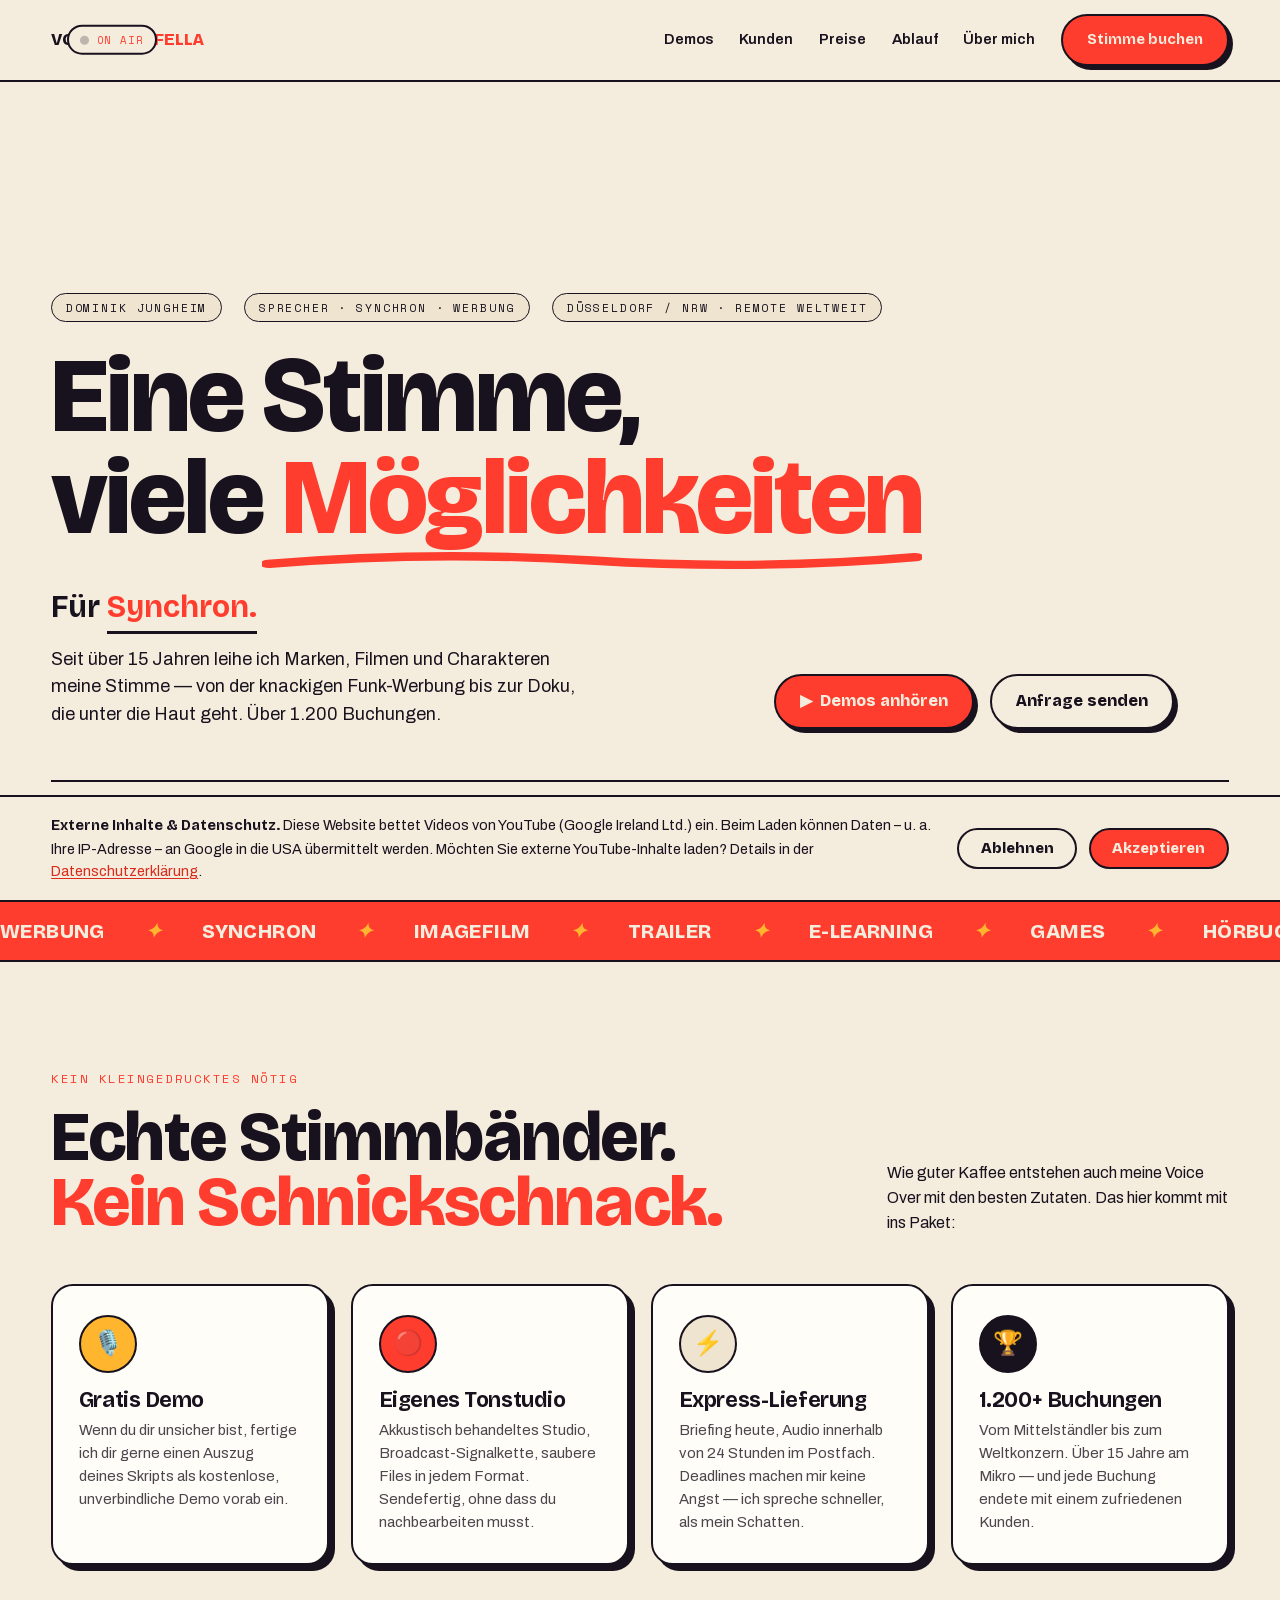
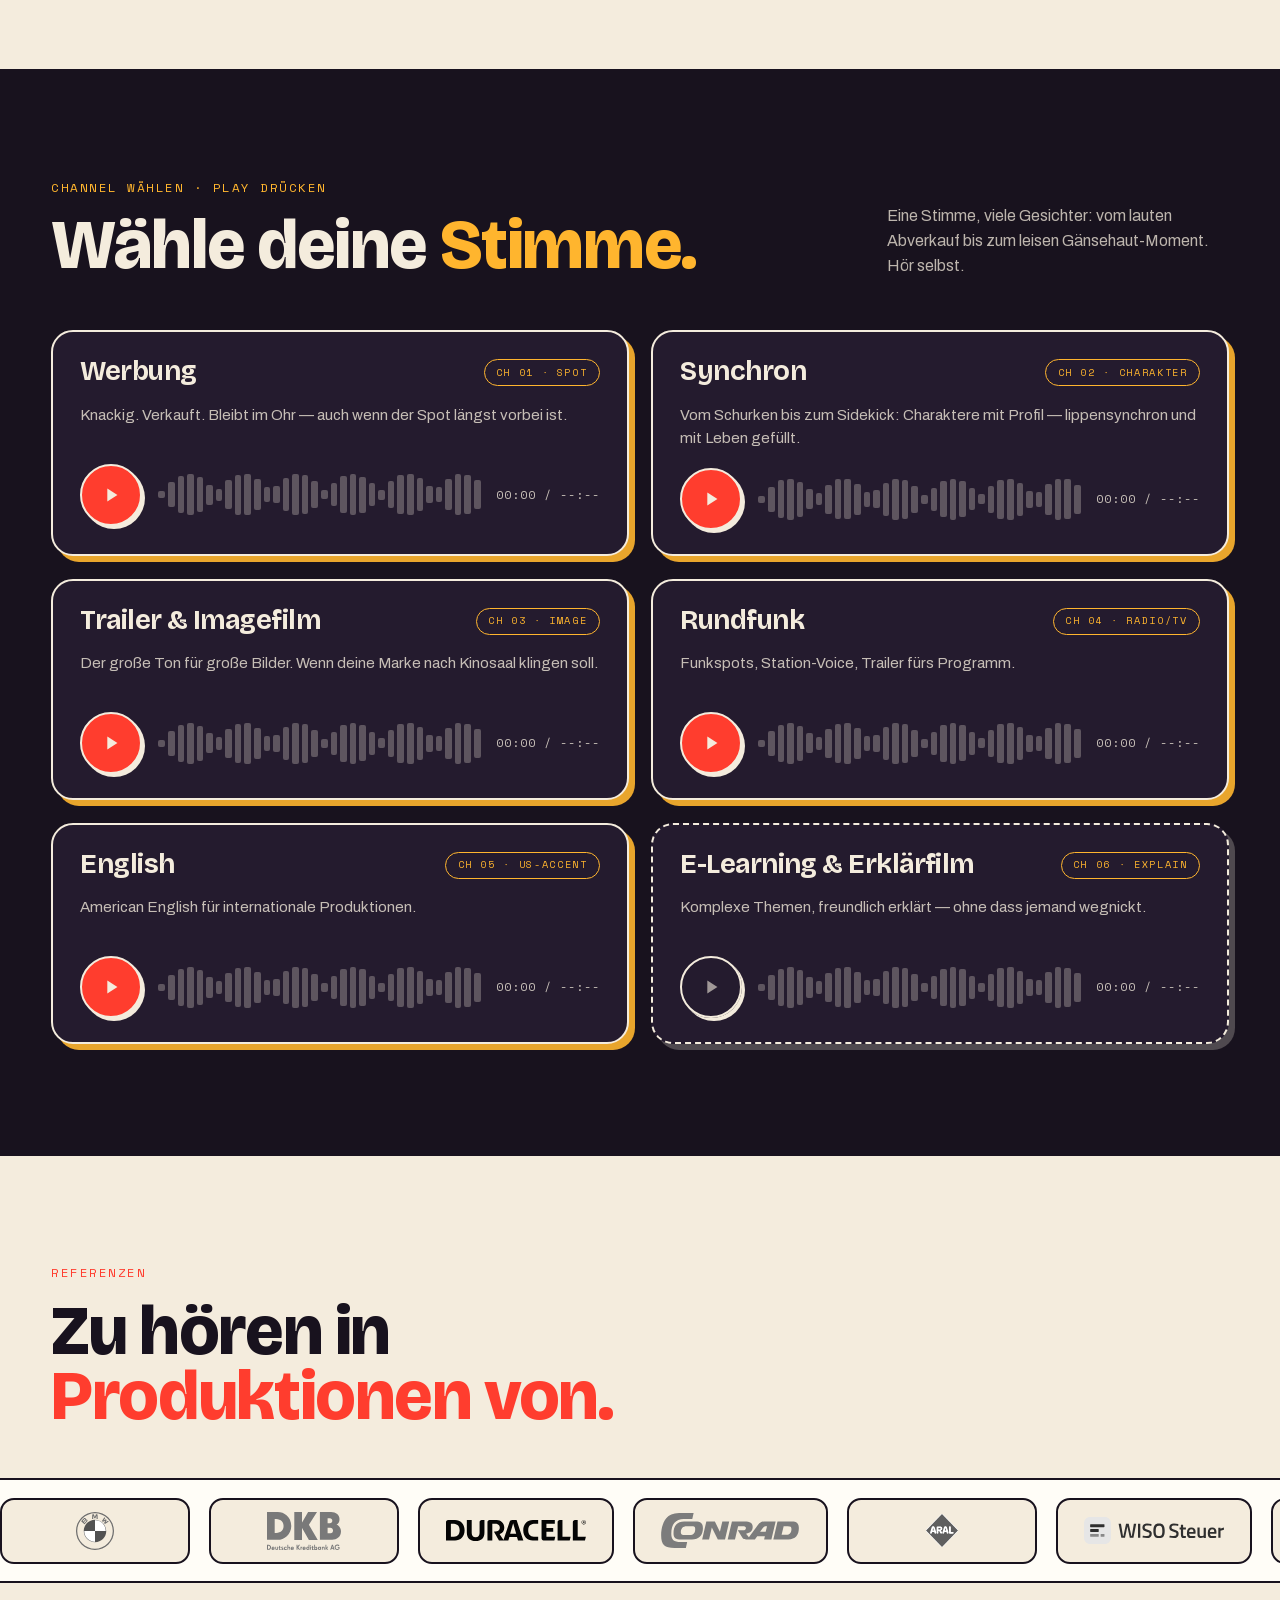
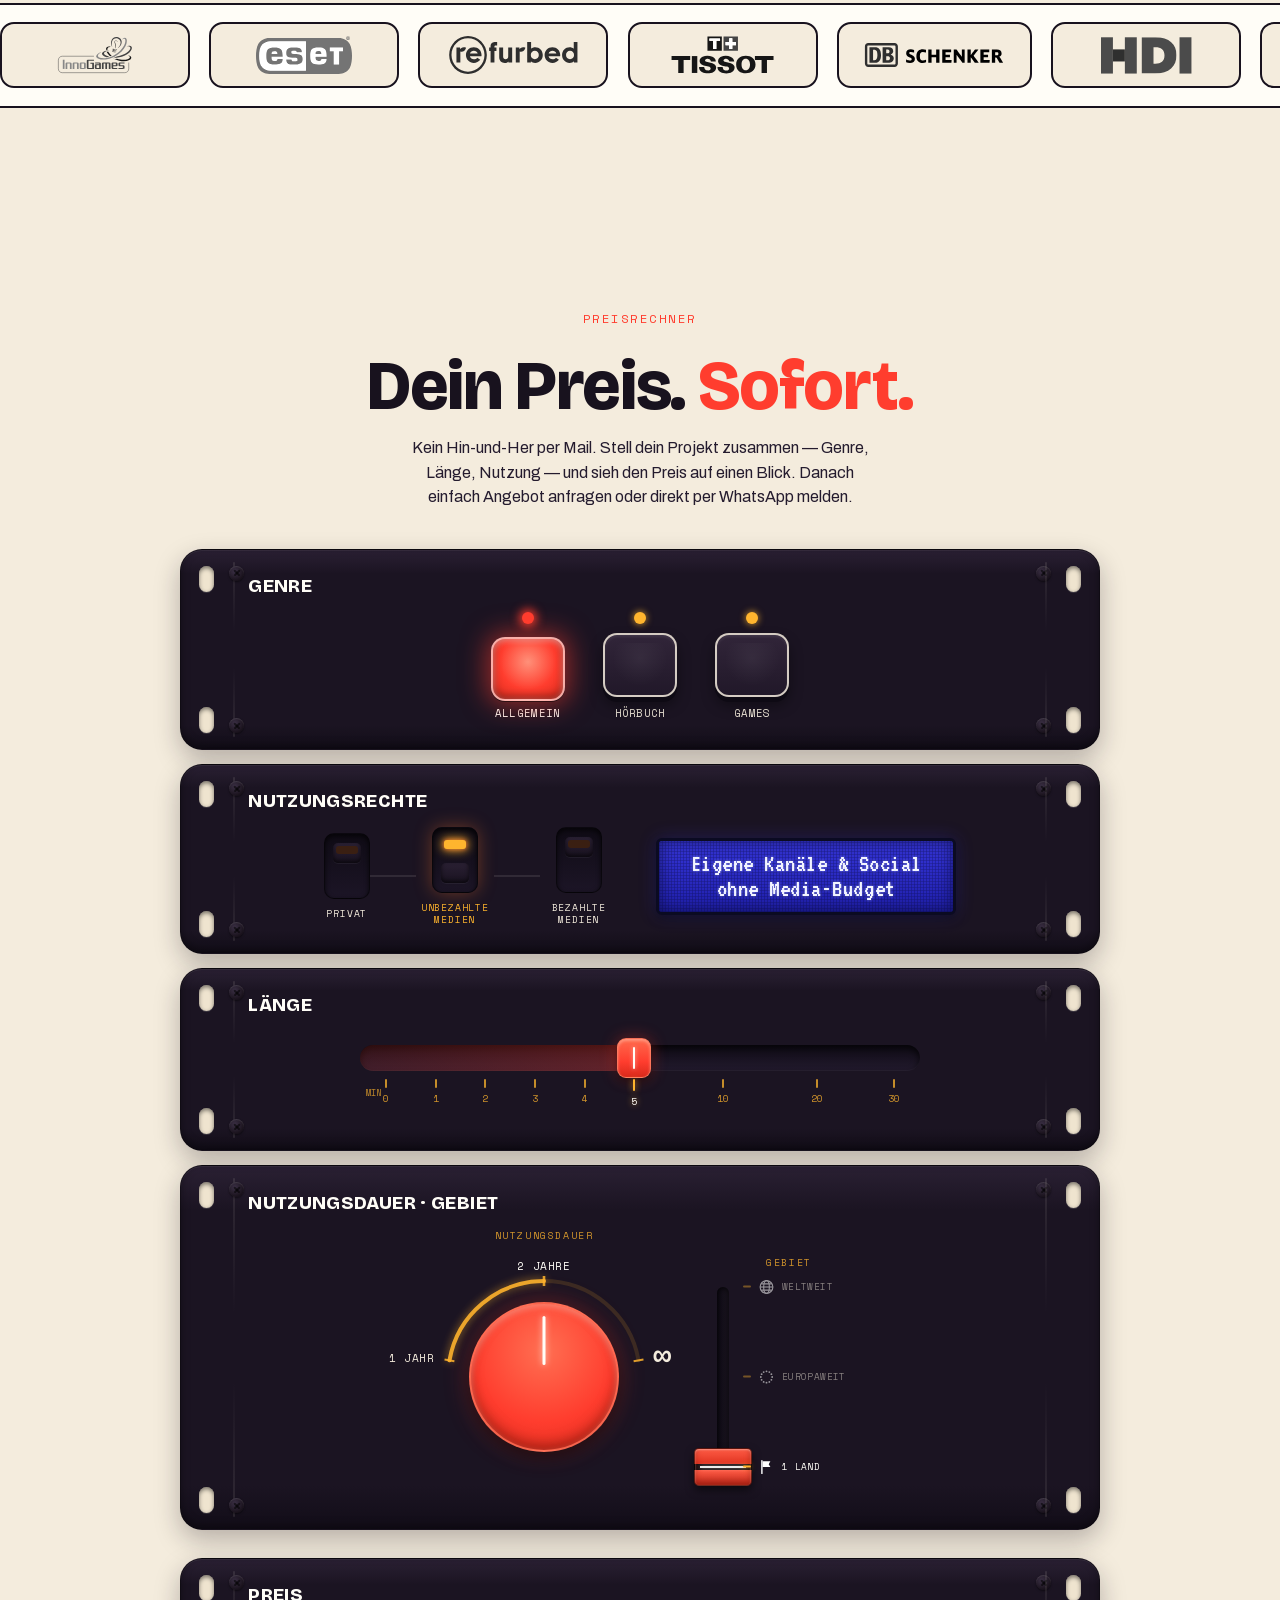
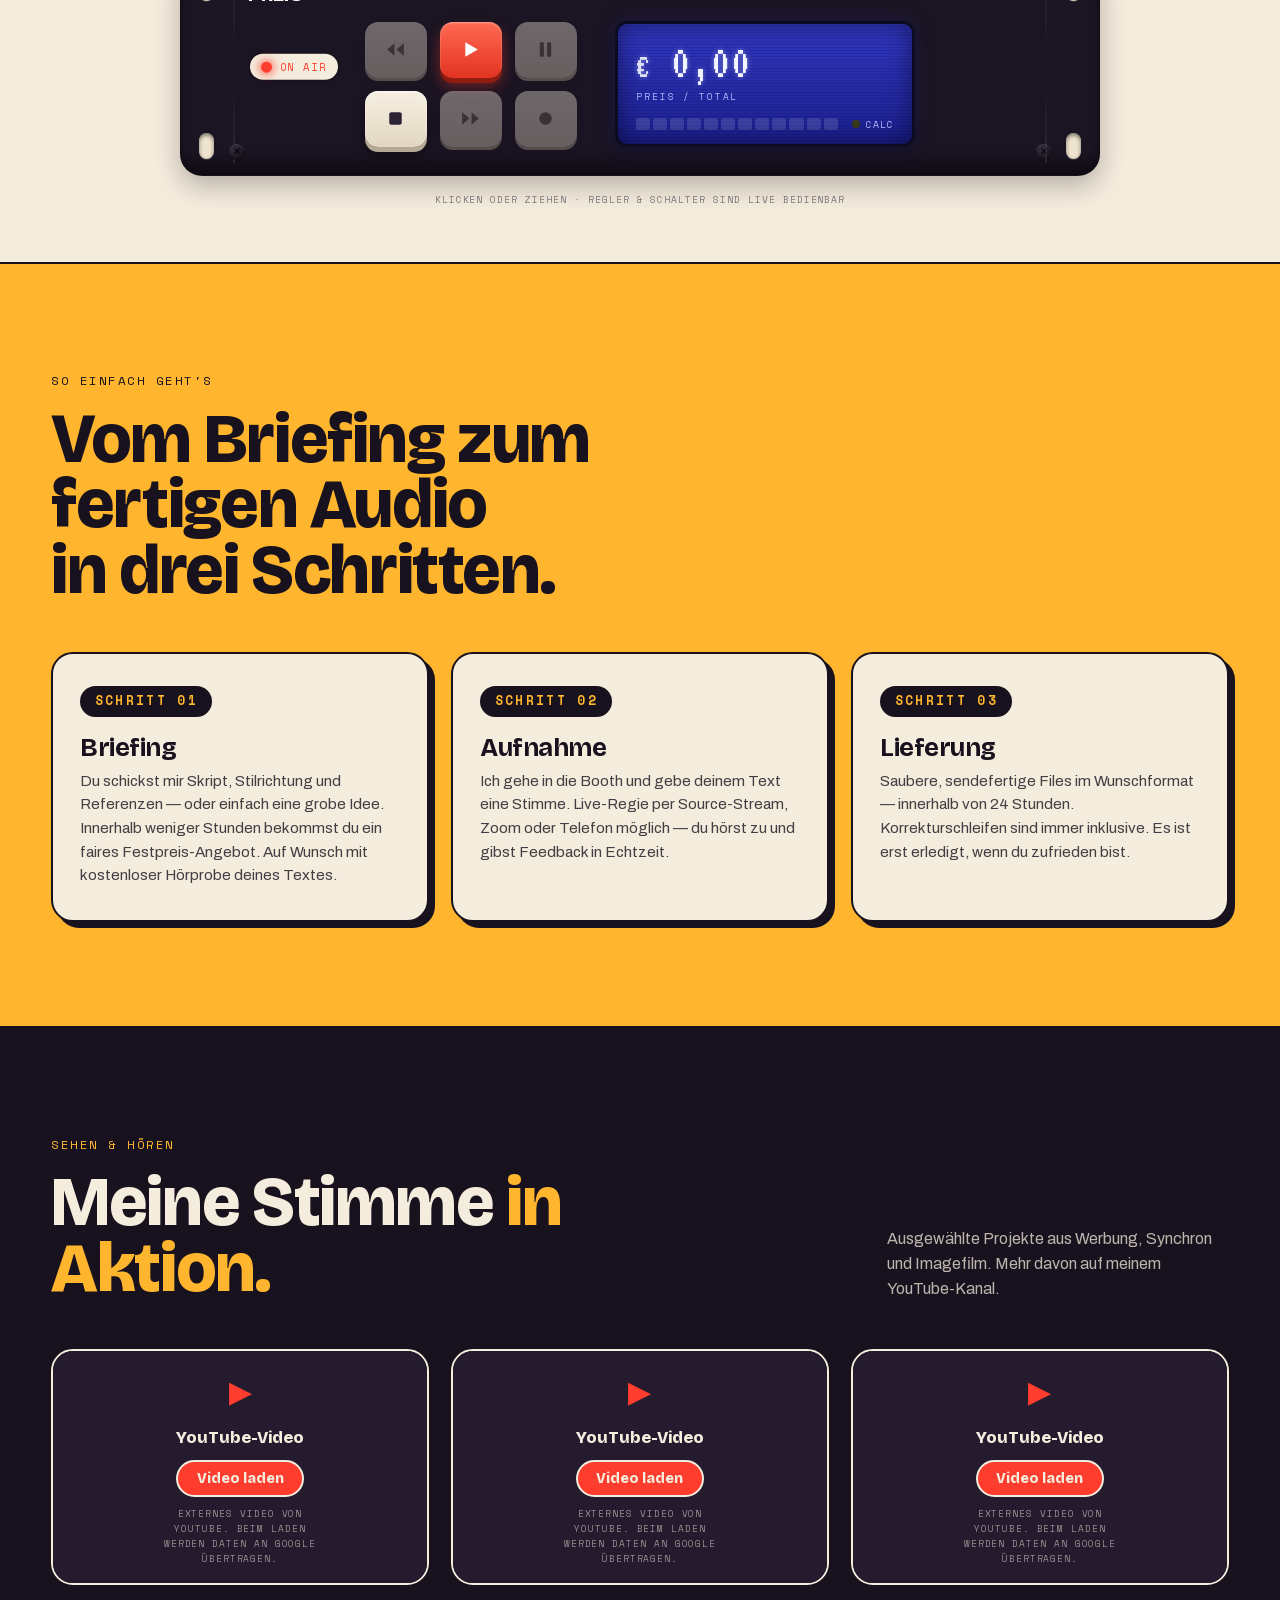
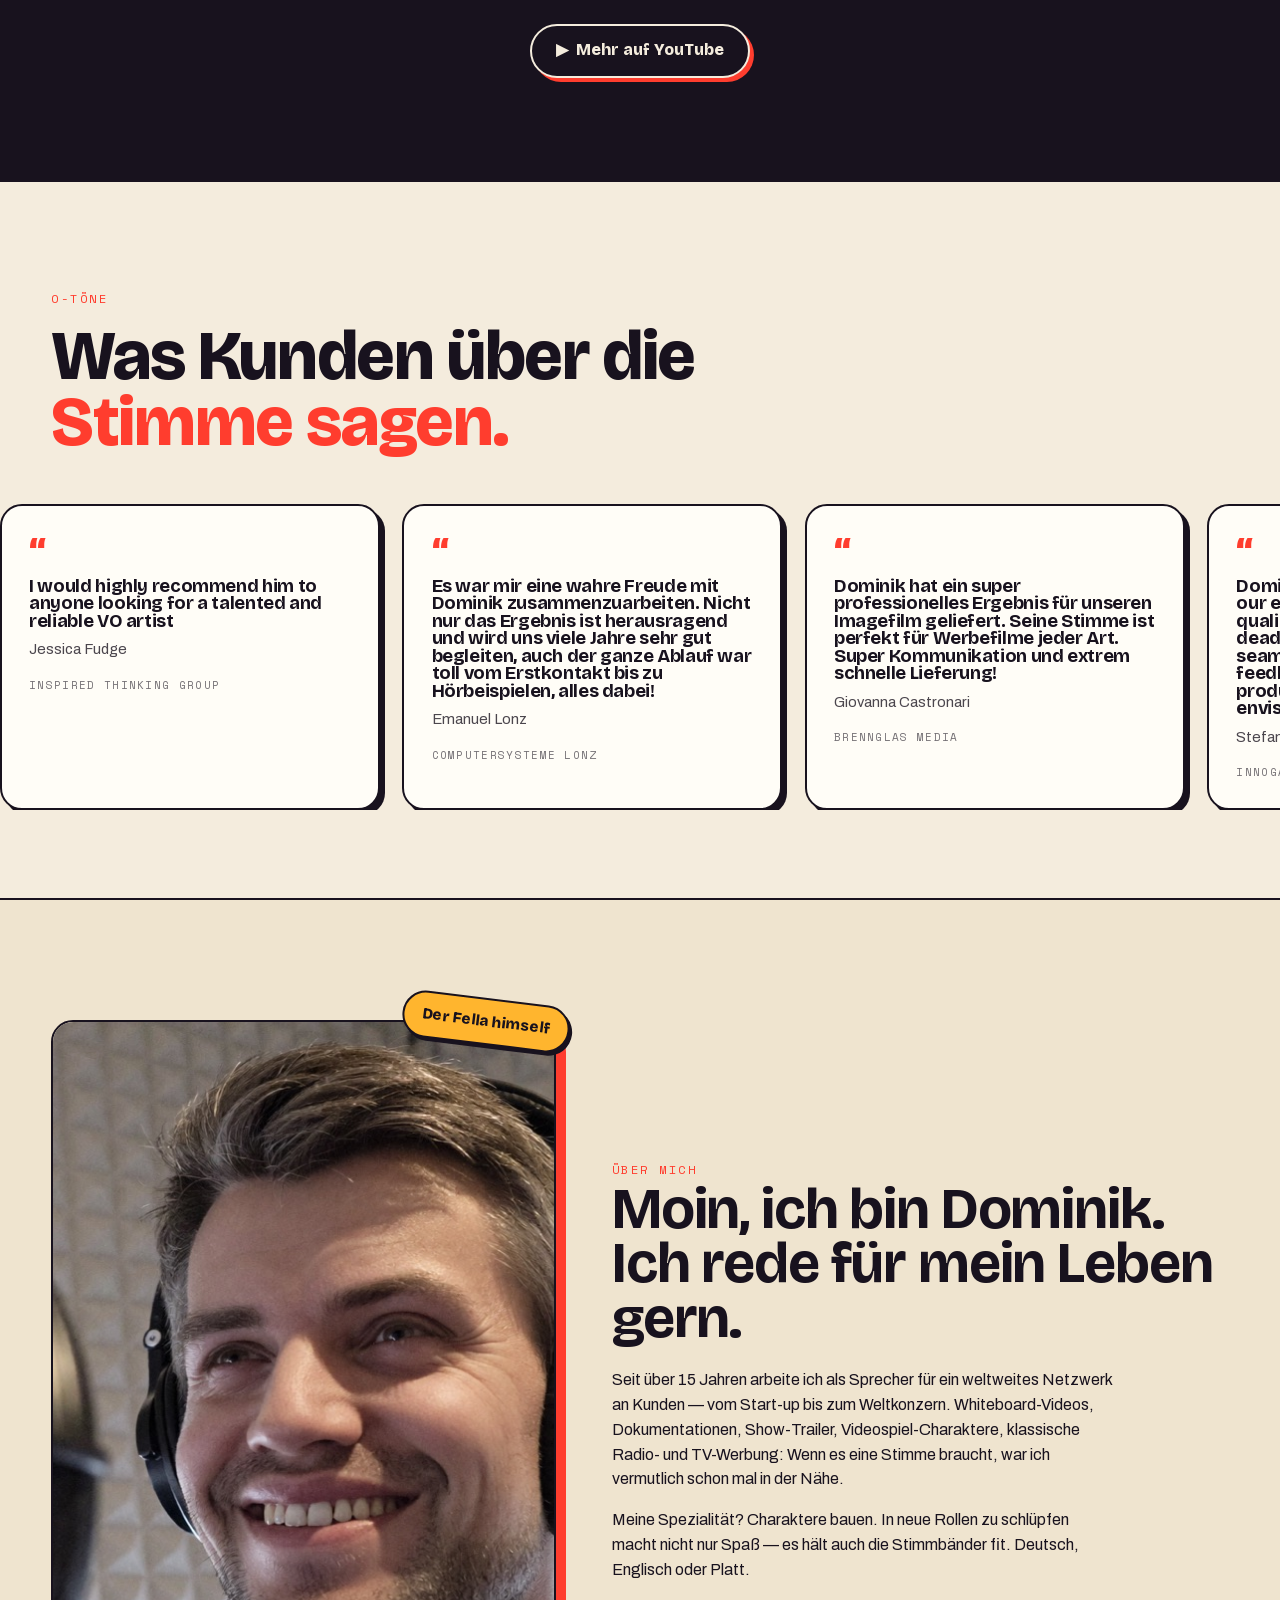
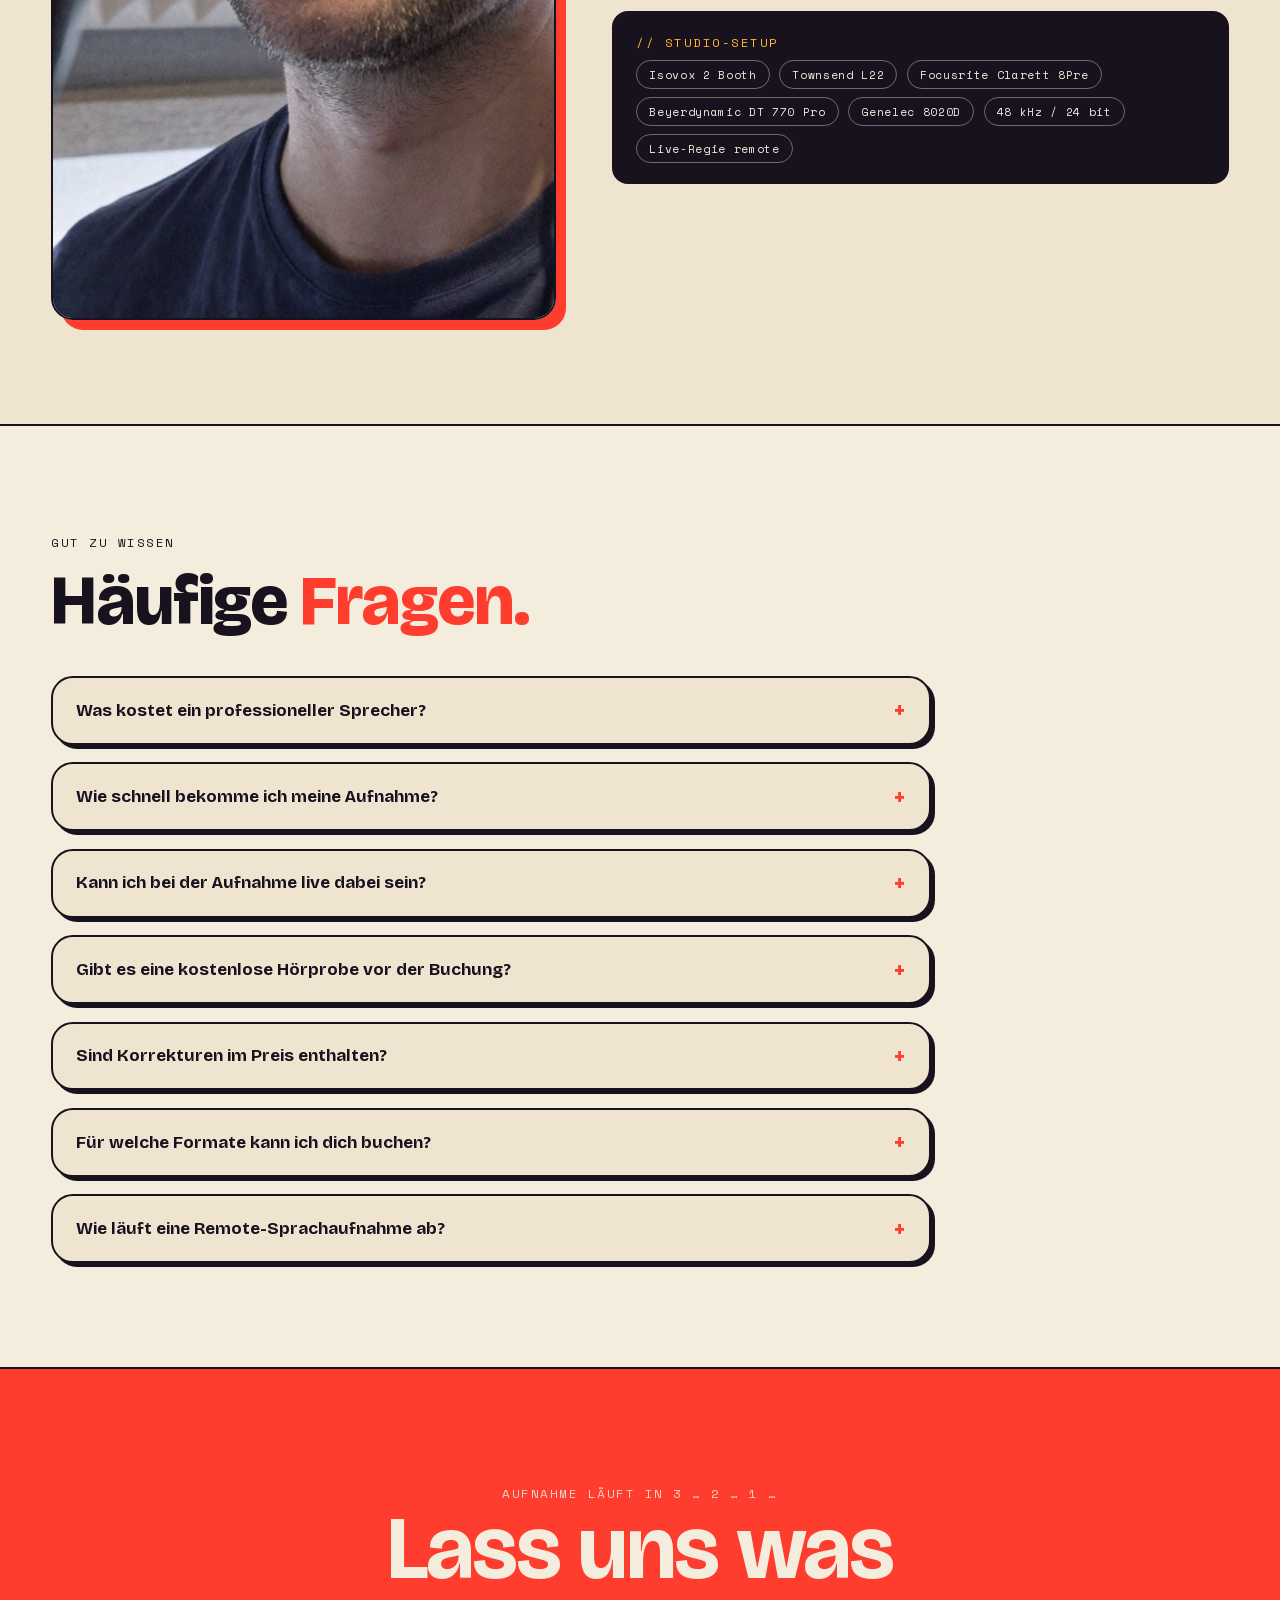
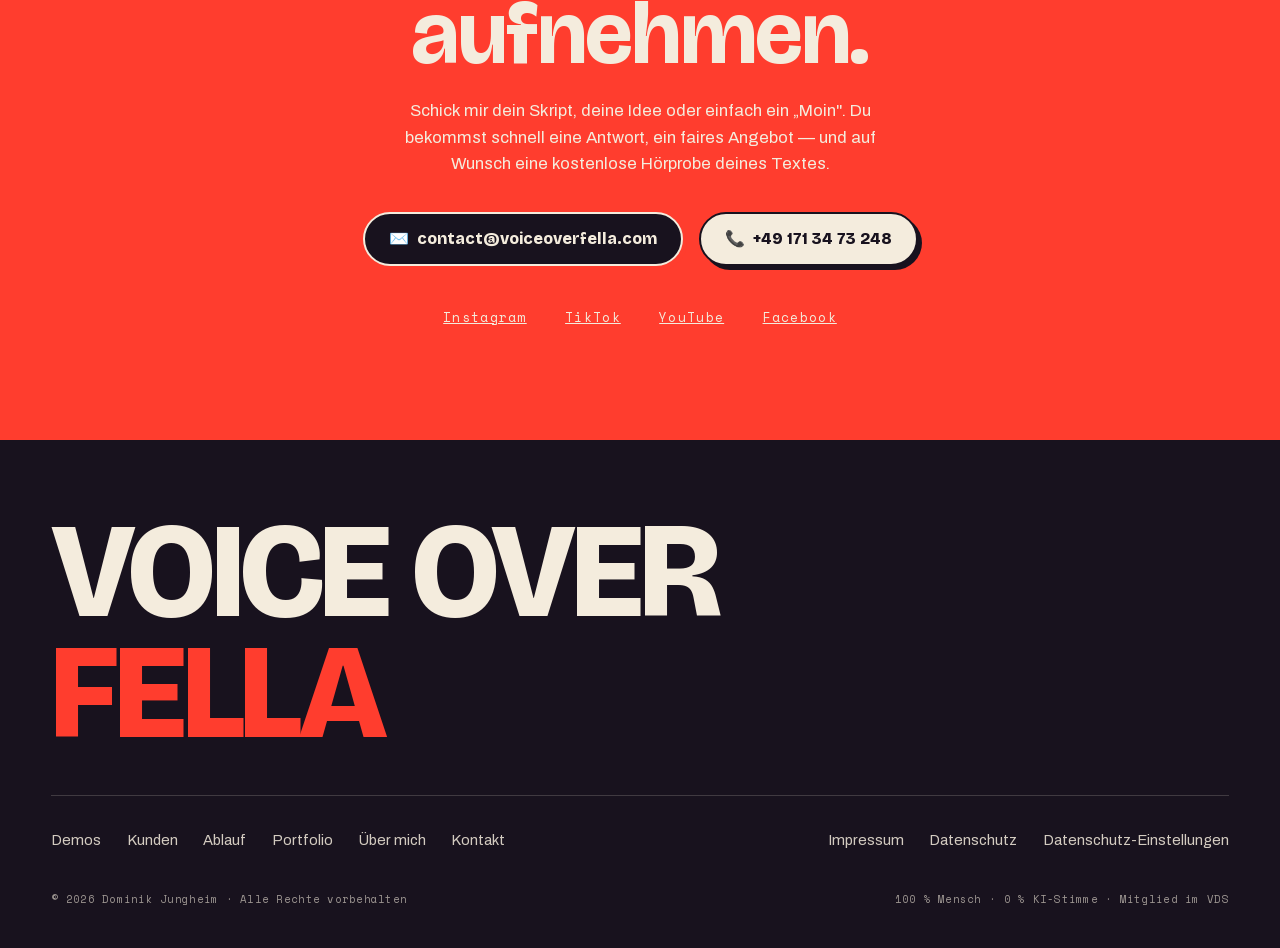
==== commit 4e9789d7: "Add files via upload" ====
--- a/index.html
+++ b/index.html
@@ -516,7 +516,7 @@
 /* ============ KALKULATOR ============ */
 .kalkulator-sec{padding:4.5rem 0 3.5rem;background:var(--paper)}
 .kalkulator-sec .wrap{margin-bottom:2.4rem}
-.kalkulator-sec .sec-head{display:flex;flex-direction:column;gap:.6rem}
+.kalkulator-sec .sec-head{display:flex;flex-direction:column;gap:.6rem;align-items:center;text-align:center}
 .kalkulator-sec .sec-sub{max-width:52ch;color:var(--ink-soft);line-height:1.55;margin-top:.4rem}
 .rig{width:min(920px,96vw);margin:0 auto;display:flex;flex-direction:column;gap:14px}
 .kalkulator-hint{font-family:var(--mono);font-size:.6rem;letter-spacing:.1em;color:var(--ink-soft);opacity:.55;margin-top:1rem;text-transform:uppercase;text-align:center}
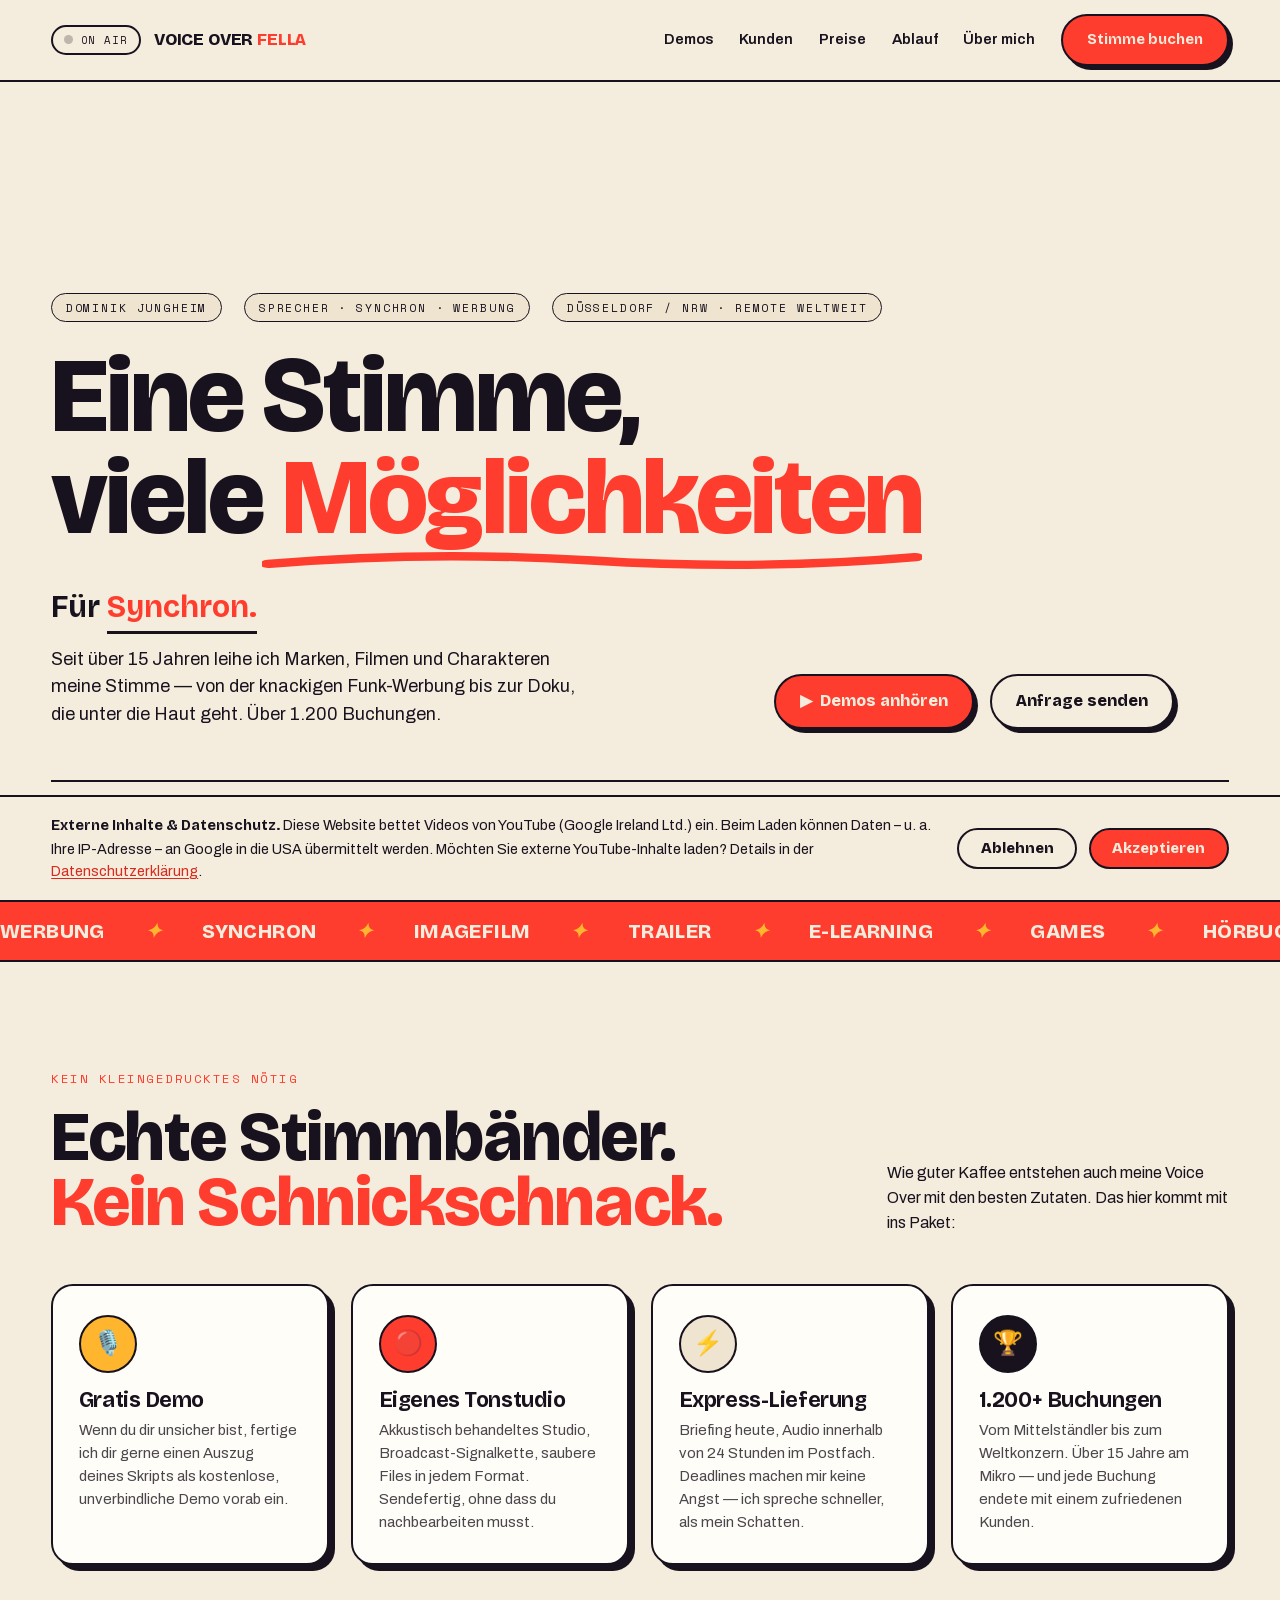
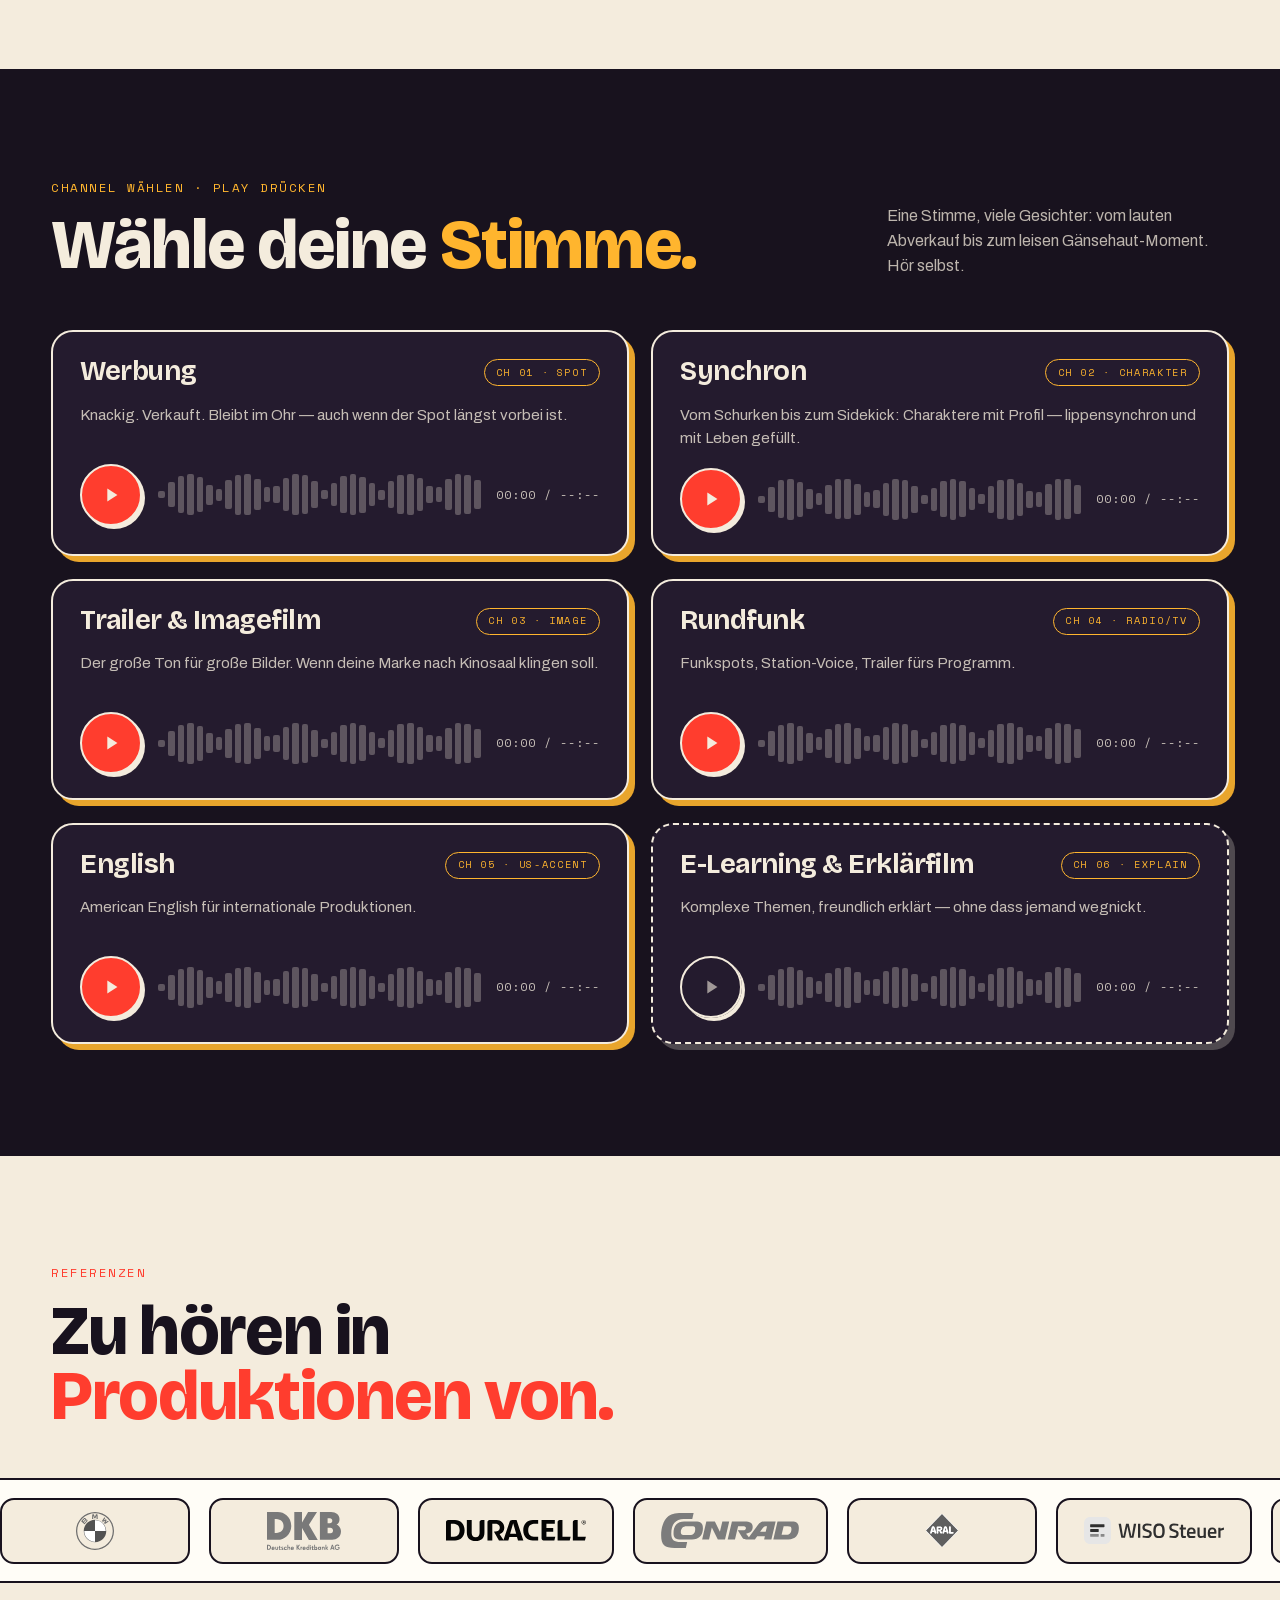
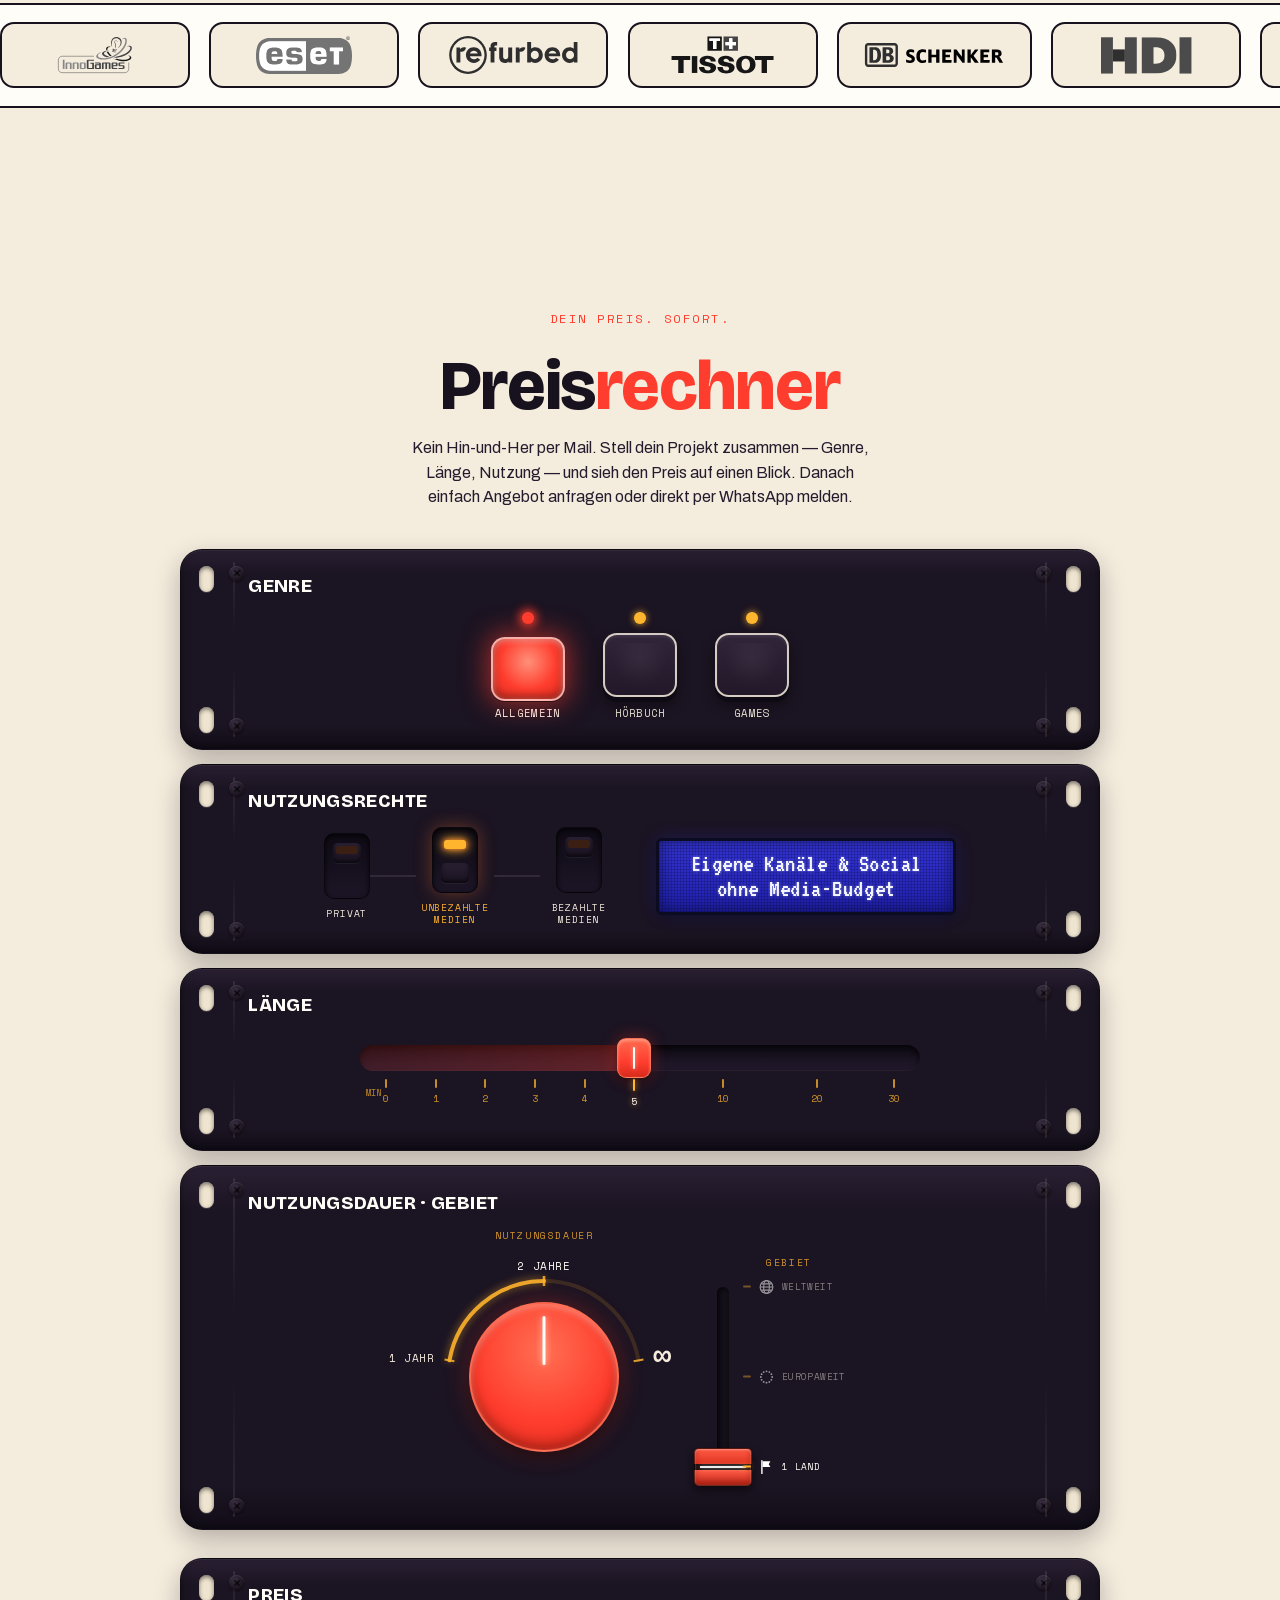
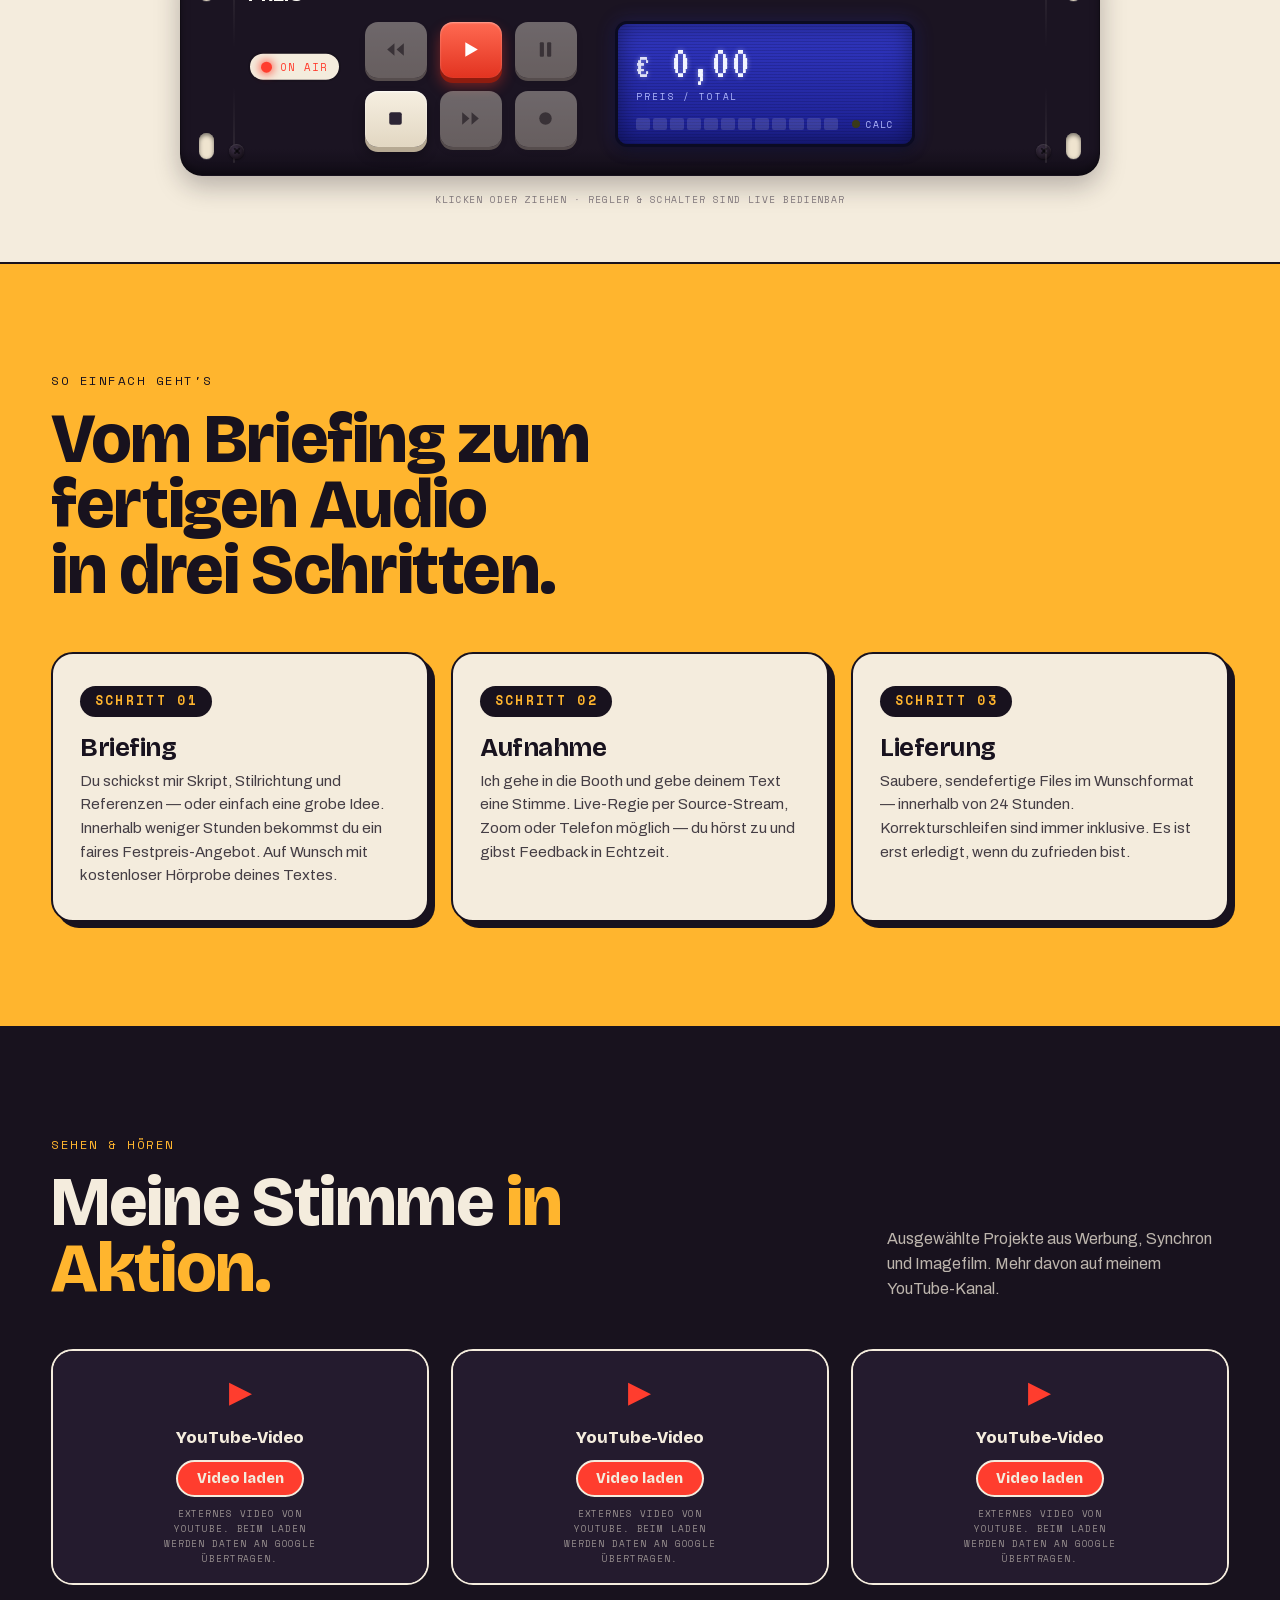
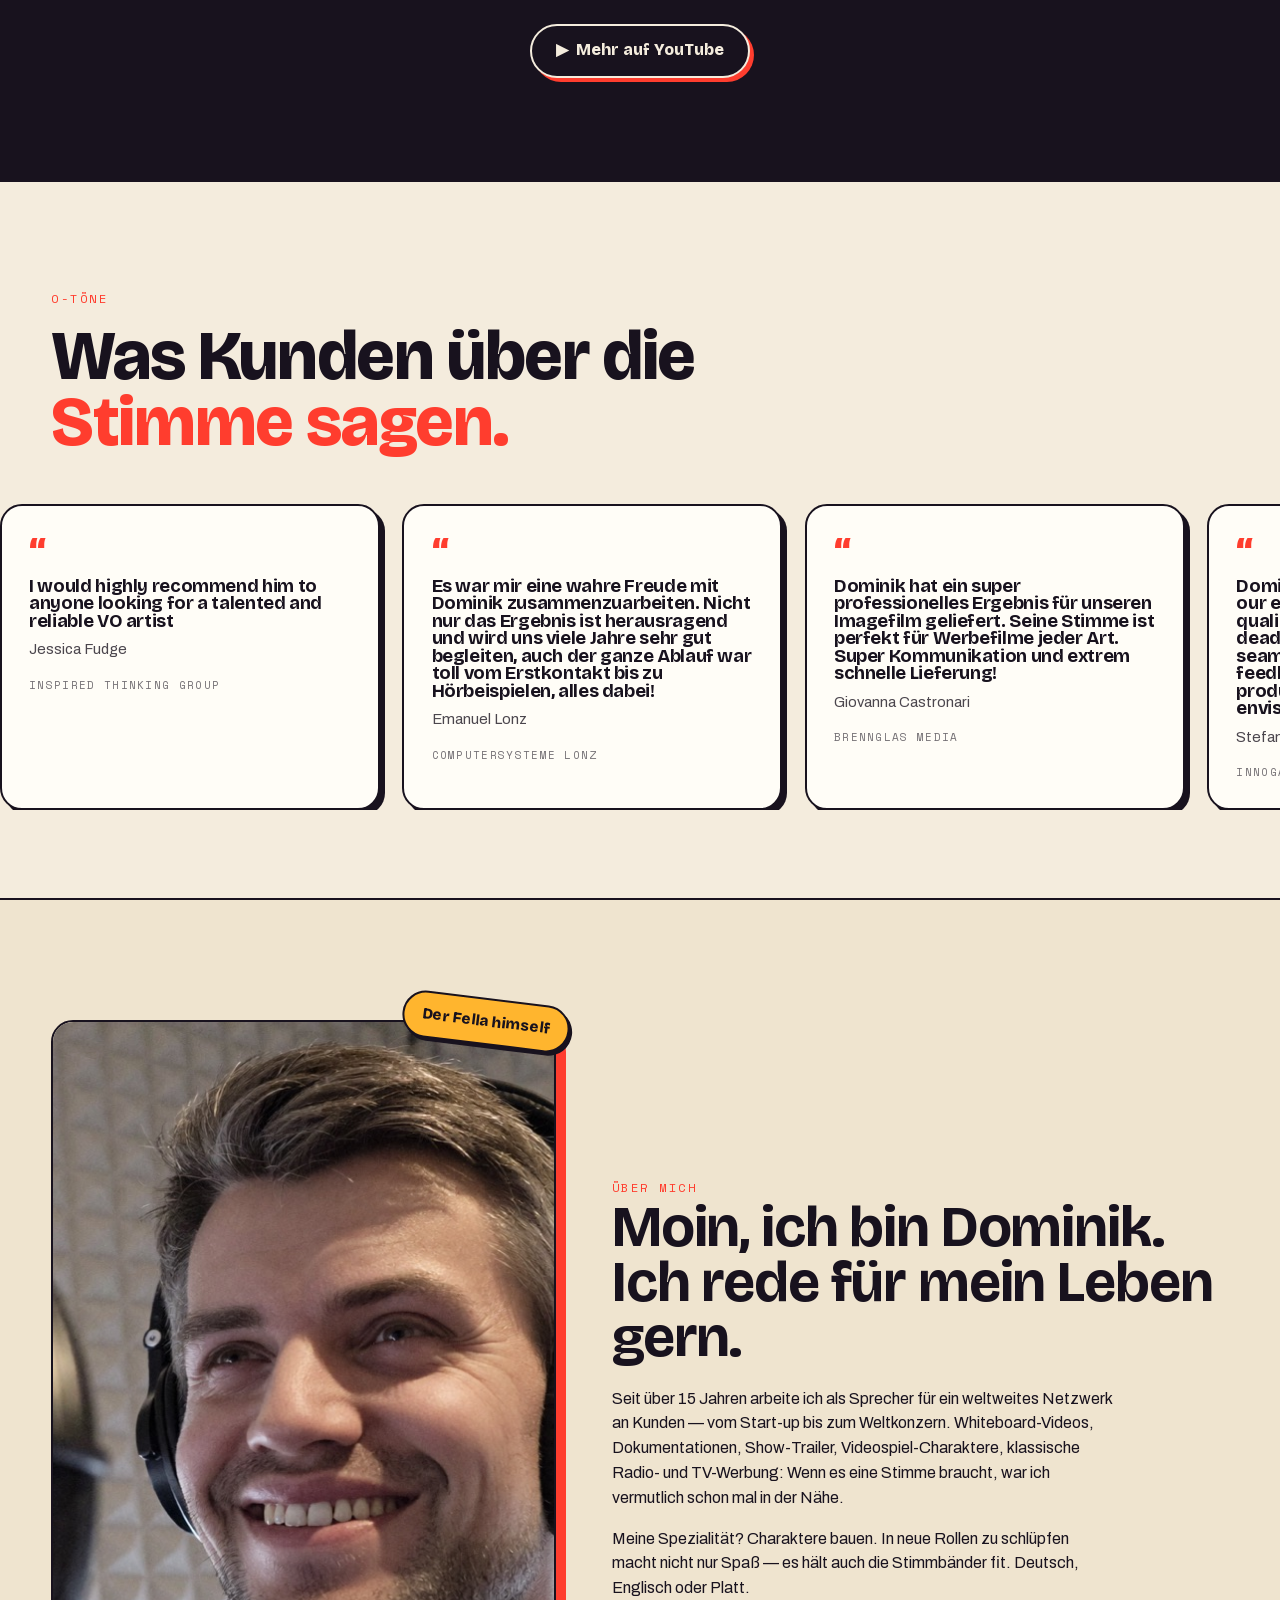
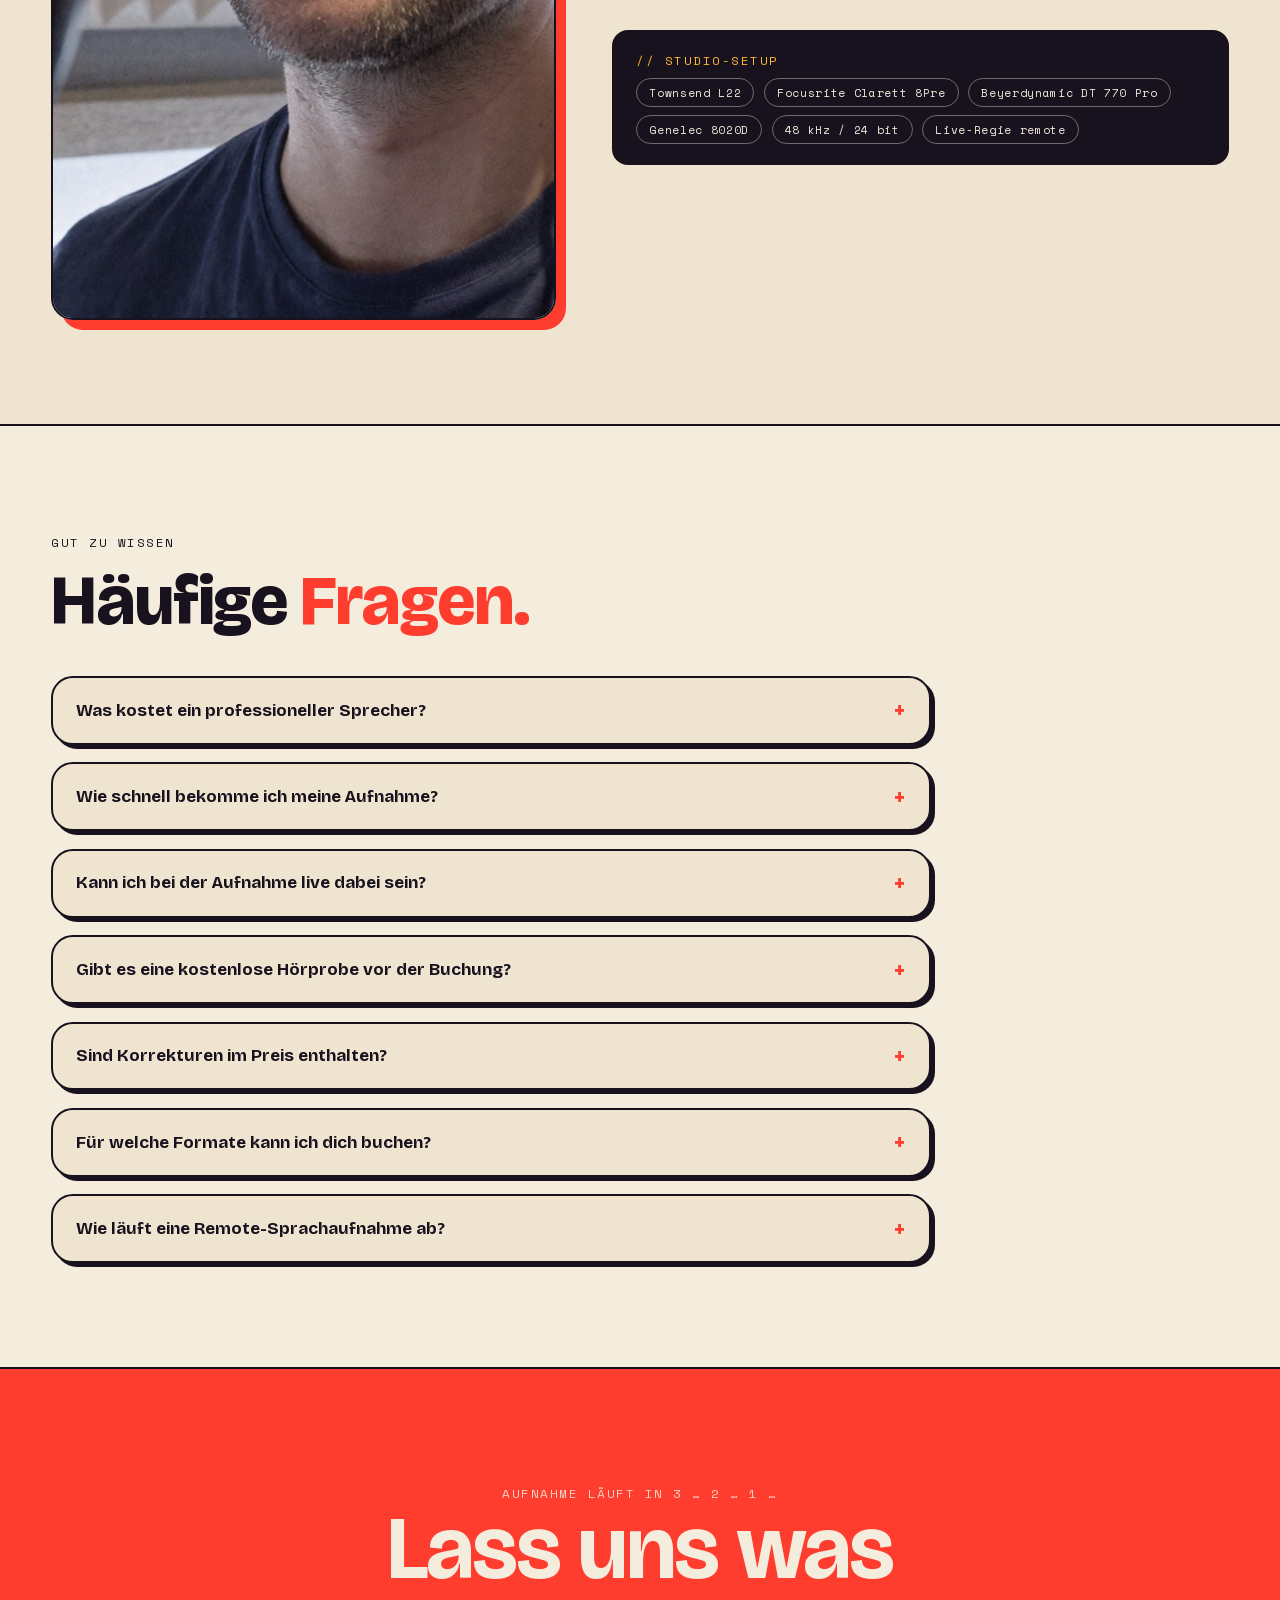
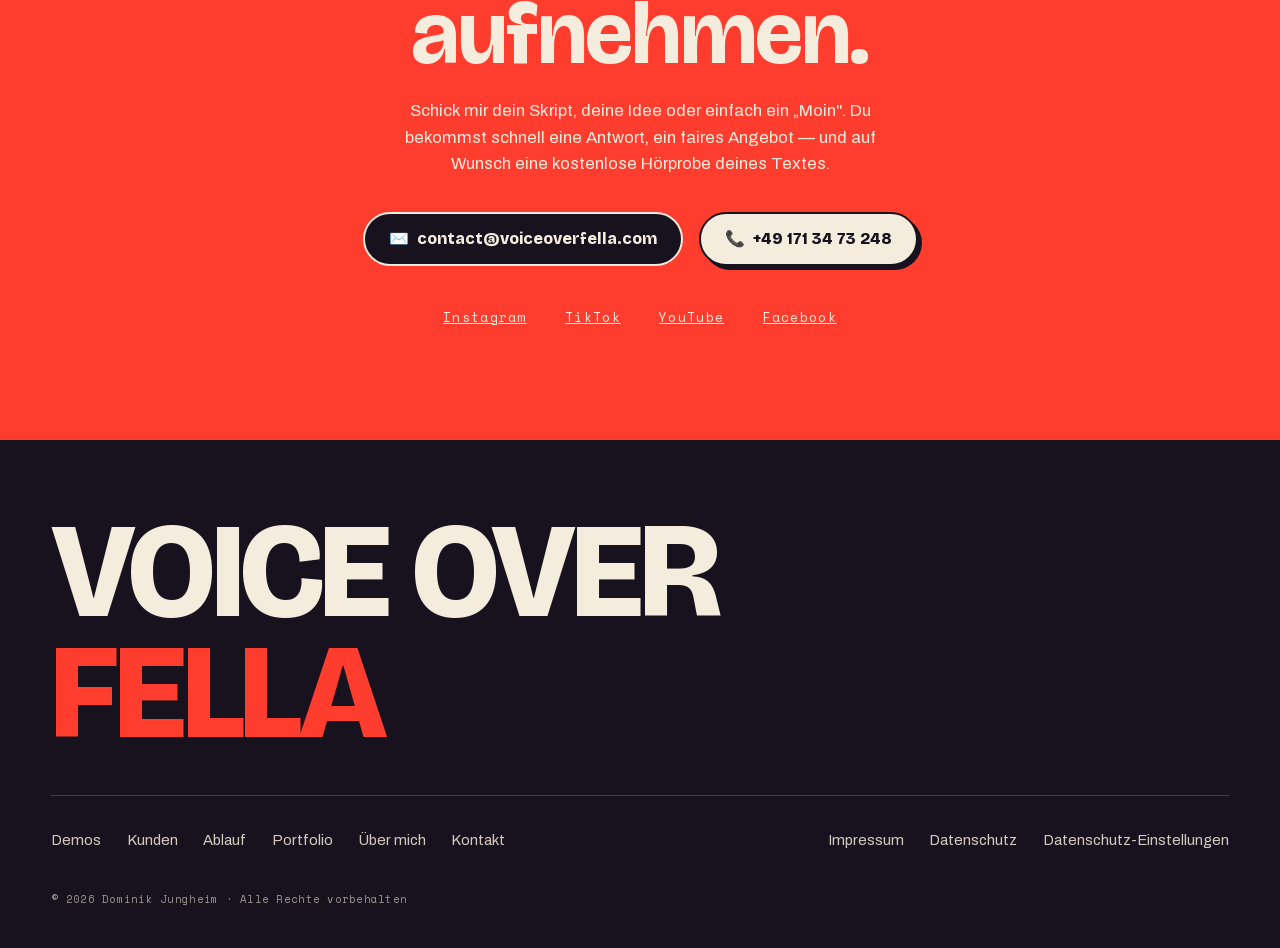
==== commit 69c781c5: "Add files via upload" ====
--- a/index.html
+++ b/index.html
@@ -109,7 +109,7 @@
         {
           "@type": "Question",
           "name": "Was kostet ein professioneller Sprecher?",
-          "acceptedAnswer": { "@type": "Answer", "text": "Das hängt vom Projekt ab: Textumfang, Einsatzzweck und Nutzungsrechte (z. B. Online, Radio oder TV) bestimmen den Preis. Deshalb gibt es keine Preisliste von der Stange, sondern ein faires Festpreis-Angebot für dein konkretes Projekt — innerhalb weniger Stunden nach deinem Briefing. So weißt du vorher genau, was es kostet." }
+          "acceptedAnswer": { "@type": "Answer", "text": "Das hängt vom Projekt ab: Textumfang, Einsatzzweck und Nutzungsrechte (z. B. Online, Radio oder TV) bestimmen den Preis. Nutze am besten meinen Preisrechner. So weißt du vorher genau, was es kostet." }
         },
         {
           "@type": "Question",
@@ -119,7 +119,7 @@
         {
           "@type": "Question",
           "name": "Kann ich bei der Aufnahme live dabei sein?",
-          "acceptedAnswer": { "@type": "Answer", "text": "Klar! Live-Regie ist per Source-Stream, Zoom oder Telefon möglich. Du hörst in Echtzeit zu, gibst Feedback und wir feilen gemeinsam an der Aufnahme, bis alles sitzt — ganz so, als wärst du mit im Studio." }
+          "acceptedAnswer": { "@type": "Answer", "text": "Klar! Live-Regie ist über diverse Tools oder Telefon möglich. Du hörst in Echtzeit zu, gibst Feedback und wir feilen gemeinsam an der Aufnahme, bis alles sitzt — ganz so, als wärst du mit im Studio." }
         },
         {
           "@type": "Question",
@@ -134,7 +134,7 @@
         {
           "@type": "Question",
           "name": "Für welche Formate kann ich dich buchen?",
-          "acceptedAnswer": { "@type": "Answer", "text": "Werbung (Radio, TV, Online), Synchron, Trailer & Imagefilm, Station-Voice & Rundfunk, E-Learning & Erklärfilm sowie Videospiel-Charaktere. Gesprochen wird auf Deutsch, Englisch (US-Accent) — oder auf Platt." }
+          "acceptedAnswer": { "@type": "Answer", "text": "Da gibt es keine Grenzen. Werbung (Radio, TV, Online), Synchron, Imagefilme, Station-Voice, Rundfunk, E-Learning & Erklärfilme, Hörbücher, Hörspiele, Warteschleifen, Shows und Events, Videospiele oder was dir sonst noch so in den Sinn kommt. Gesprochen wird auf Deutsch oder Englisch." }
         },
         {
           "@type": "Question",
@@ -248,6 +248,10 @@
   .brand-name{font-size:.8rem}
   .nav-links .btn{font-size:.8rem;padding:.5rem .9rem;box-shadow:3px 3px 0 var(--ink)}
 }
+@media(max-width:400px){
+  .brand-name{display:none}
+  .nav-links .btn{font-size:.75rem;padding:.45rem .75rem}
+}
 
 /* ============ HERO ============ */
 header{
@@ -260,7 +264,7 @@
   border:1.5px solid var(--ink);border-radius:999px;padding:.3rem .85rem;background:var(--paper-soft);
 }
 .hero h1{
-  font-size:clamp(2.9rem,8.4vw,7.4rem);font-weight:800;max-width:14ch;
+  font-size:clamp(2rem,8.4vw,7.4rem);font-weight:800;max-width:14ch;overflow-wrap:break-word;
 }
 .hero h1 em{font-style:normal;color:var(--red);position:relative;white-space:nowrap}
 .hero h1 em svg{position:absolute;left:0;bottom:-.08em;width:100%;height:.22em}
@@ -724,8 +728,8 @@
 <section class="kalkulator-sec" id="kalkulator">
   <div class="wrap">
     <div class="sec-head reveal">
-      <span class="mono kicker" style="color:var(--red)">Preisrechner</span>
-      <h2>Dein Preis. <span class="accent">Sofort.</span></h2>
+      <span class="mono kicker" style="color:var(--red)">Dein Preis. Sofort.</span>
+      <h2>Preis<span class="accent">rechner</span></h2>
       <p class="sec-sub">Kein Hin-und-Her per Mail. Stell dein Projekt zusammen — Genre, Länge, Nutzung — und sieh den Preis auf einen Blick. Danach einfach Angebot anfragen oder direkt per WhatsApp melden.</p>
     </div>
   </div>
@@ -865,7 +869,6 @@
         <div class="specs">
           <span class="mono">// Studio-Setup</span>
           <ul>
-            <li>Isovox 2 Booth</li>
              <li>Townsend L22</li>
             <li>Focusrite Clarett 8Pre</li>
             <li>Beyerdynamic DT 770 Pro</li>
@@ -891,7 +894,7 @@
     <div class="faq-list">
       <details class="faq-item reveal">
         <summary>Was kostet ein professioneller Sprecher?</summary>
-        <p class="faq-a">Das hängt vom Projekt ab: Textumfang, Einsatzzweck und Nutzungsrechte (z.&nbsp;B. Online, Radio oder TV) bestimmen den Preis. Deshalb gibt es keine Preisliste von der Stange, sondern ein faires Festpreis-Angebot für dein konkretes Projekt — innerhalb weniger Stunden nach deinem Briefing. So weißt du vorher genau, was es kostet.</p>
+        <p class="faq-a">Das hängt vom Projekt ab: Textumfang, Einsatzzweck und Nutzungsrechte (z.&nbsp;B. Online, Radio oder TV) bestimmen den Preis. Nutze am besten meinen Preisrechner. So weißt du vorher genau, was es kostet.</p>
       </details>
       <details class="faq-item reveal">
         <summary>Wie schnell bekomme ich meine Aufnahme?</summary>
@@ -899,7 +902,7 @@
       </details>
       <details class="faq-item reveal">
         <summary>Kann ich bei der Aufnahme live dabei sein?</summary>
-        <p class="faq-a">Klar! Live-Regie ist per Source-Stream, Zoom oder Telefon möglich. Du hörst in Echtzeit zu, gibst Feedback und wir feilen gemeinsam an der Aufnahme, bis alles sitzt — ganz so, als wärst du mit im Studio.</p>
+        <p class="faq-a">Klar! Live-Regie ist über diverse Tools oder Telefon möglich. Du hörst in Echtzeit zu, gibst Feedback und wir feilen gemeinsam an der Aufnahme, bis alles sitzt — ganz so, als wärst du mit im Studio.</p>
       </details>
       <details class="faq-item reveal">
         <summary>Gibt es eine kostenlose Hörprobe vor der Buchung?</summary>
@@ -911,11 +914,11 @@
       </details>
       <details class="faq-item reveal">
         <summary>Für welche Formate kann ich dich buchen?</summary>
-        <p class="faq-a">Werbung (Radio, TV, Online), Synchron, Trailer &amp; Imagefilm, Station-Voice &amp; Rundfunk, E-Learning &amp; Erklärfilm sowie Videospiel-Charaktere. Gesprochen wird auf Deutsch, Englisch (US-Accent) — oder auf Platt.</p>
+        <p class="faq-a">Werbung (Radio, TV, Online), Synchron, Imagefilm, Station-Voice, Rundfunk, E-Learning, Erklärfilm, Hörbuch, Hörspiel, Warteschleifen, Shows und Events, Videospiel-Charaktere. Gesprochen wird auf Deutsch oder Englisch </p>
       </details>
       <details class="faq-item reveal">
         <summary>Wie läuft eine Remote-Sprachaufnahme ab?</summary>
-        <p class="faq-a">Du schickst mir Skript, Stilrichtung und Referenzen — oder einfach eine grobe Idee. Nach dem Festpreis-Angebot nehme ich in meiner eigenen Studio-Booth auf (48&nbsp;kHz/24&nbsp;bit), auf Wunsch mit Live-Regie. Danach bekommst du sendefertige Files ins Postfach. Remote funktioniert das weltweit — egal ob du in Düsseldorf oder Los Angeles sitzt.</p>
+        <p class="faq-a">Du schickst mir Skript, Stilrichtung und Referenzen — oder einfach eine grobe Idee. Nach dem Festpreis-Angebot nehme ich in meinem eigenen Studio auf (48&nbsp;kHz/24&nbsp;bit), auf Wunsch mit Live-Regie. Danach bekommst du sendefertige Files ins Postfach. Remote funktioniert das weltweit — egal ob du in Düsseldorf oder Los Angeles sitzt.</p>
       </details>
     </div>
   </div>
@@ -961,7 +964,6 @@
     </div>
     <div class="foot-bottom">
       <span>© 2026 Dominik Jungheim · Alle Rechte vorbehalten</span>
-      <span>100&nbsp;% Mensch · 0&nbsp;% KI-Stimme · Mitglied im VDS</span>
     </div>
   </div>
 </footer>
--- a/kalkulator.css
+++ b/kalkulator.css
@@ -23,10 +23,10 @@
   position:relative;z-index:2}
 .rack-body{display:flex;align-items:center;justify-content:center;gap:2.2rem;min-height:92px;flex-wrap:wrap}
 
-/* ON AIR Deko */
-.onair{position:absolute;left:4.2rem;top:50%;transform:translateY(-50%);display:flex;align-items:center;gap:.5rem;
+/* ON AIR Deko (nur innerhalb Rack-Chassis) */
+.rack .onair{position:absolute;left:4.2rem;top:50%;transform:translateY(-50%);display:flex;align-items:center;gap:.5rem;
   font-family:var(--mono);font-size:.66rem;letter-spacing:.18em;color:var(--red)}
-.onair .led{width:11px;height:11px;border-radius:50%;background:var(--red);box-shadow:0 0 8px 2px rgba(255,61,46,.75);animation:onairPulse 2.4s ease-in-out infinite}
+.rack .onair .led{width:11px;height:11px;border-radius:50%;background:var(--red);box-shadow:0 0 8px 2px rgba(255,61,46,.75);animation:onairPulse 2.4s ease-in-out infinite}
 @keyframes onairPulse{0%,100%{box-shadow:0 0 6px 1px rgba(255,61,46,.55);opacity:.85}50%{box-shadow:0 0 12px 4px rgba(255,61,46,.9);opacity:1}}
 
 /* Mini-VU-Meter */
@@ -308,10 +308,10 @@
 /* Genre-Wechsel Einblend-Animation */
 .swap{opacity:0;transform:translateY(18px) scale(.985);transition:opacity .5s var(--ease),transform .5s var(--spring)}
 .swap.in{opacity:1;transform:none}
-@media (prefers-reduced-motion:reduce){.swap{transition:none}.onair .led{animation:none}}
+@media (prefers-reduced-motion:reduce){.swap{transition:none}.rack .onair .led{animation:none}}
 @media(max-width:640px){
   .rack{padding:1.1rem 3rem 1.2rem}
-  .rack-title,.onair{left:2.4rem}.rack::before{left:34px}.rack::after{right:34px}
+  .rack-title,.rack .onair{left:2.4rem}.rack::before{left:34px}.rack::after{right:34px}
   .screw.tl,.screw.bl{left:30px}.screw.tr,.screw.br{right:30px}
   .vu{right:2.6rem}
   .pushrow{gap:1.2rem}.push .cap{width:60px;height:54px}
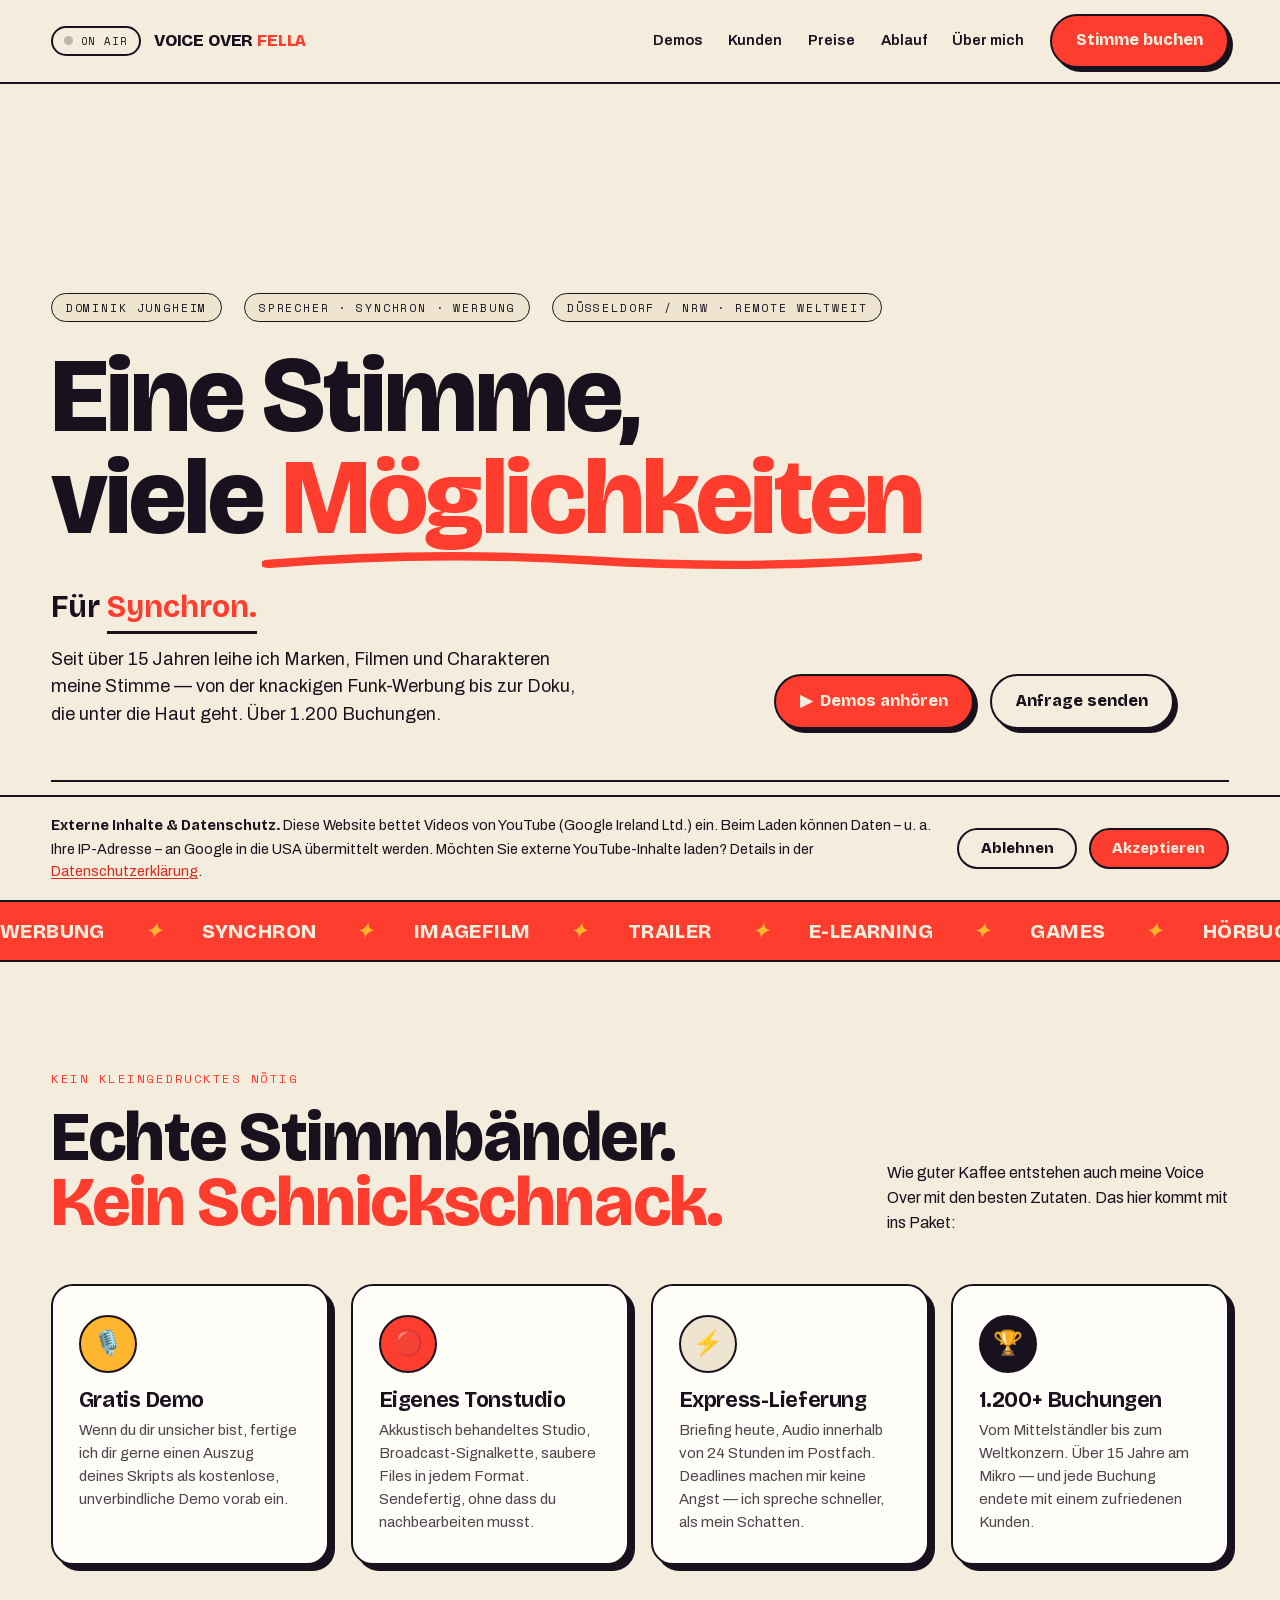
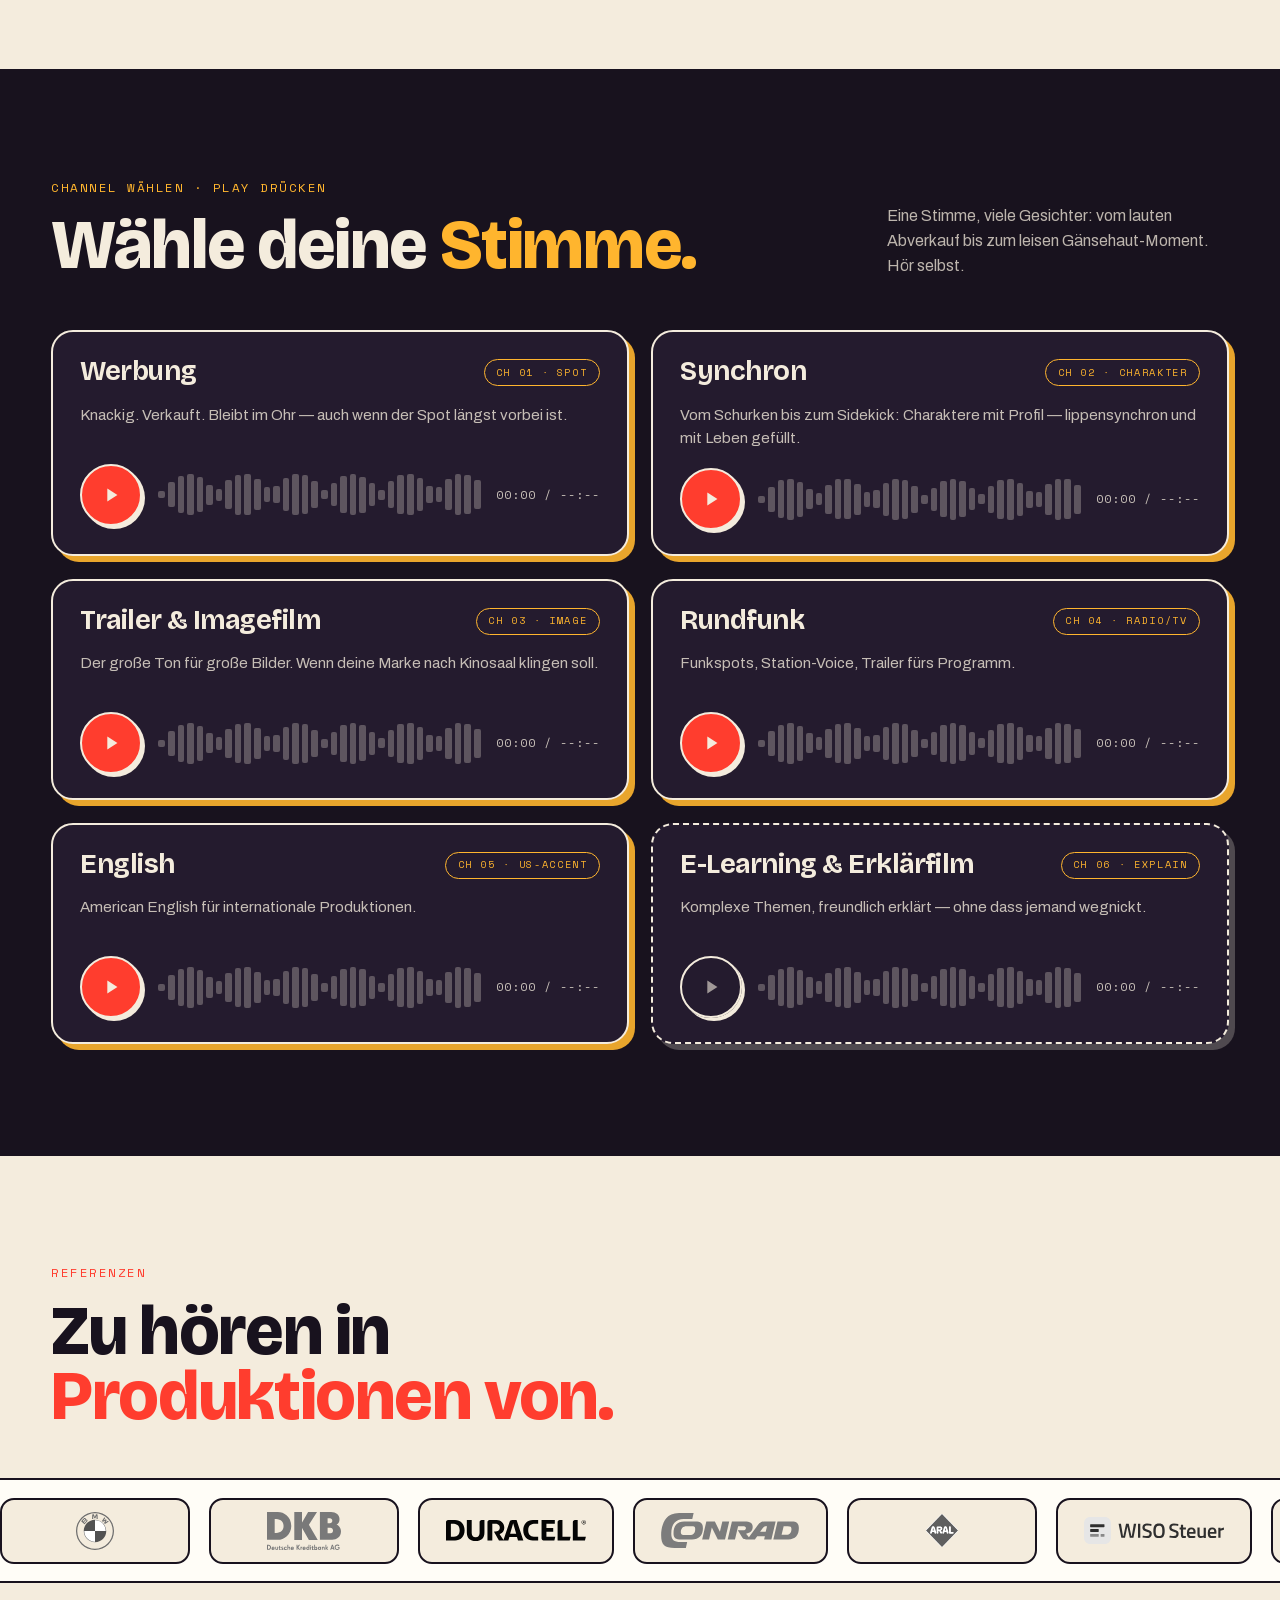
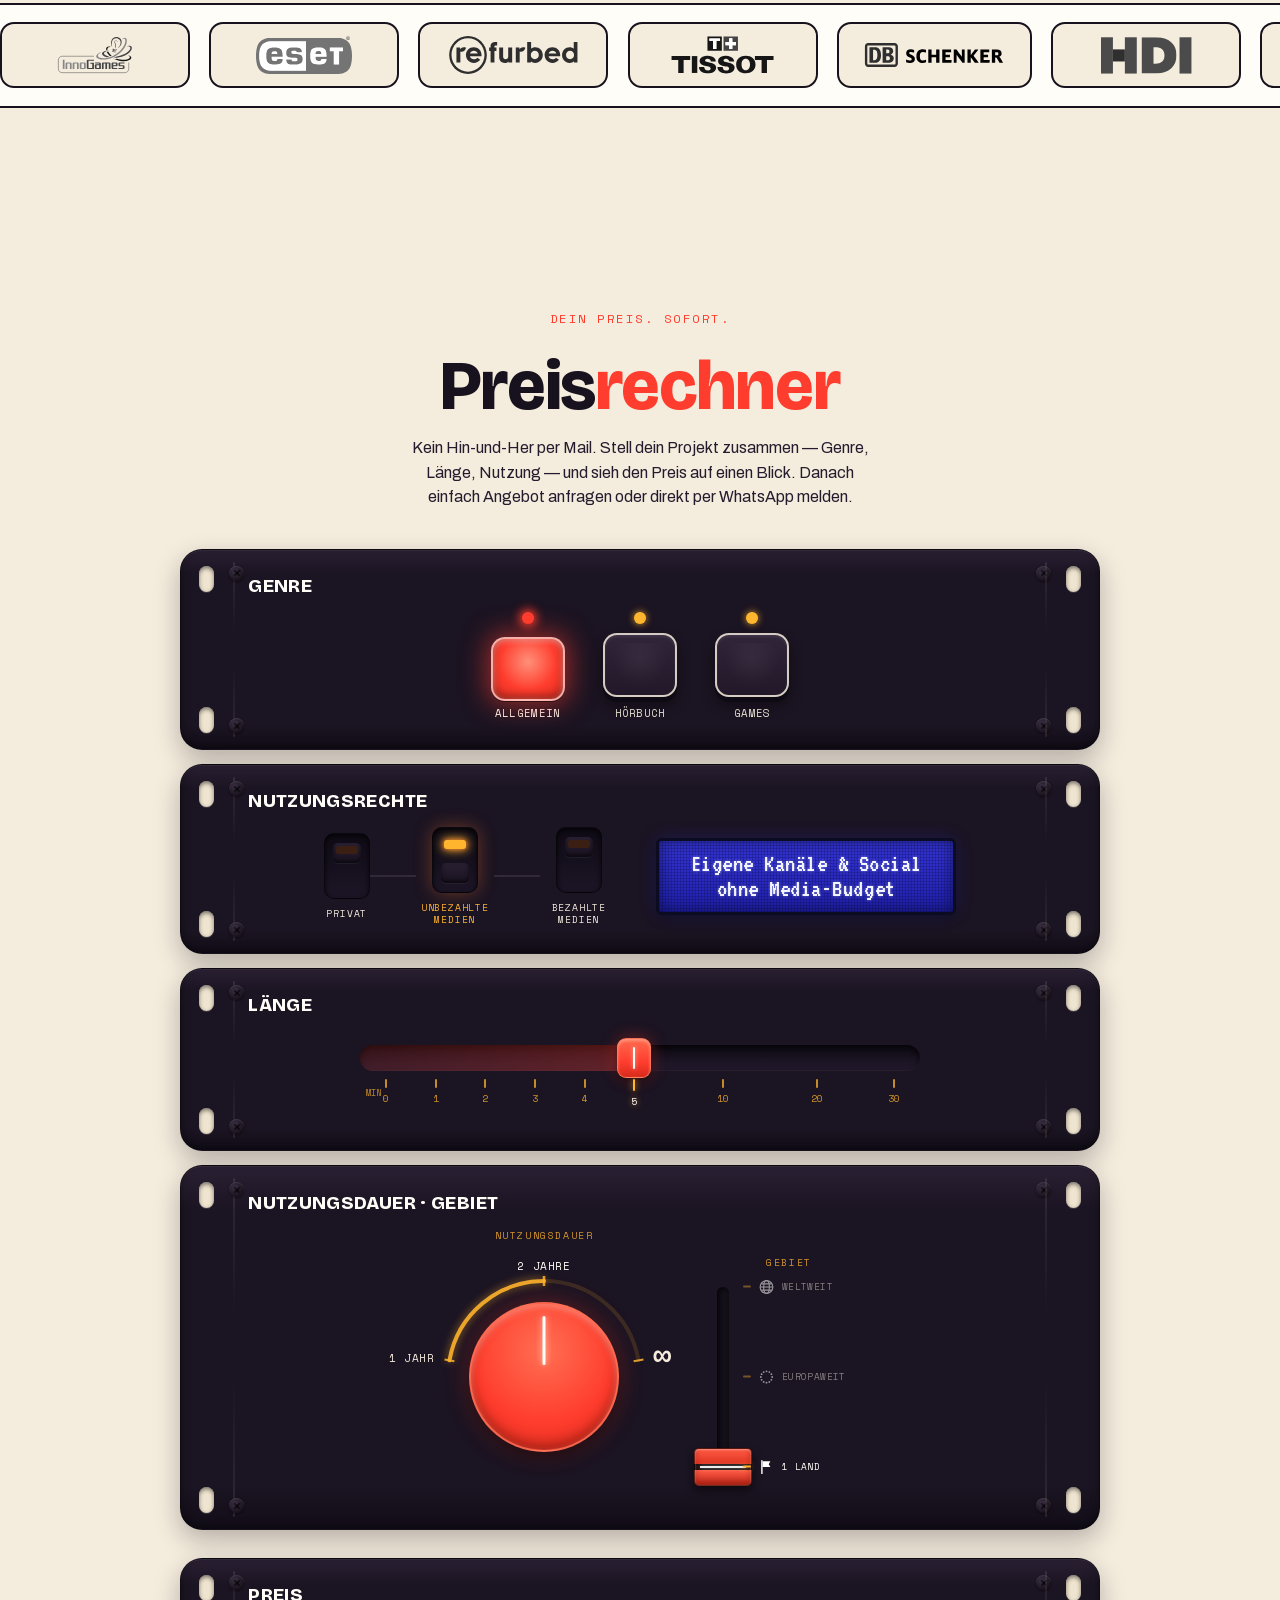
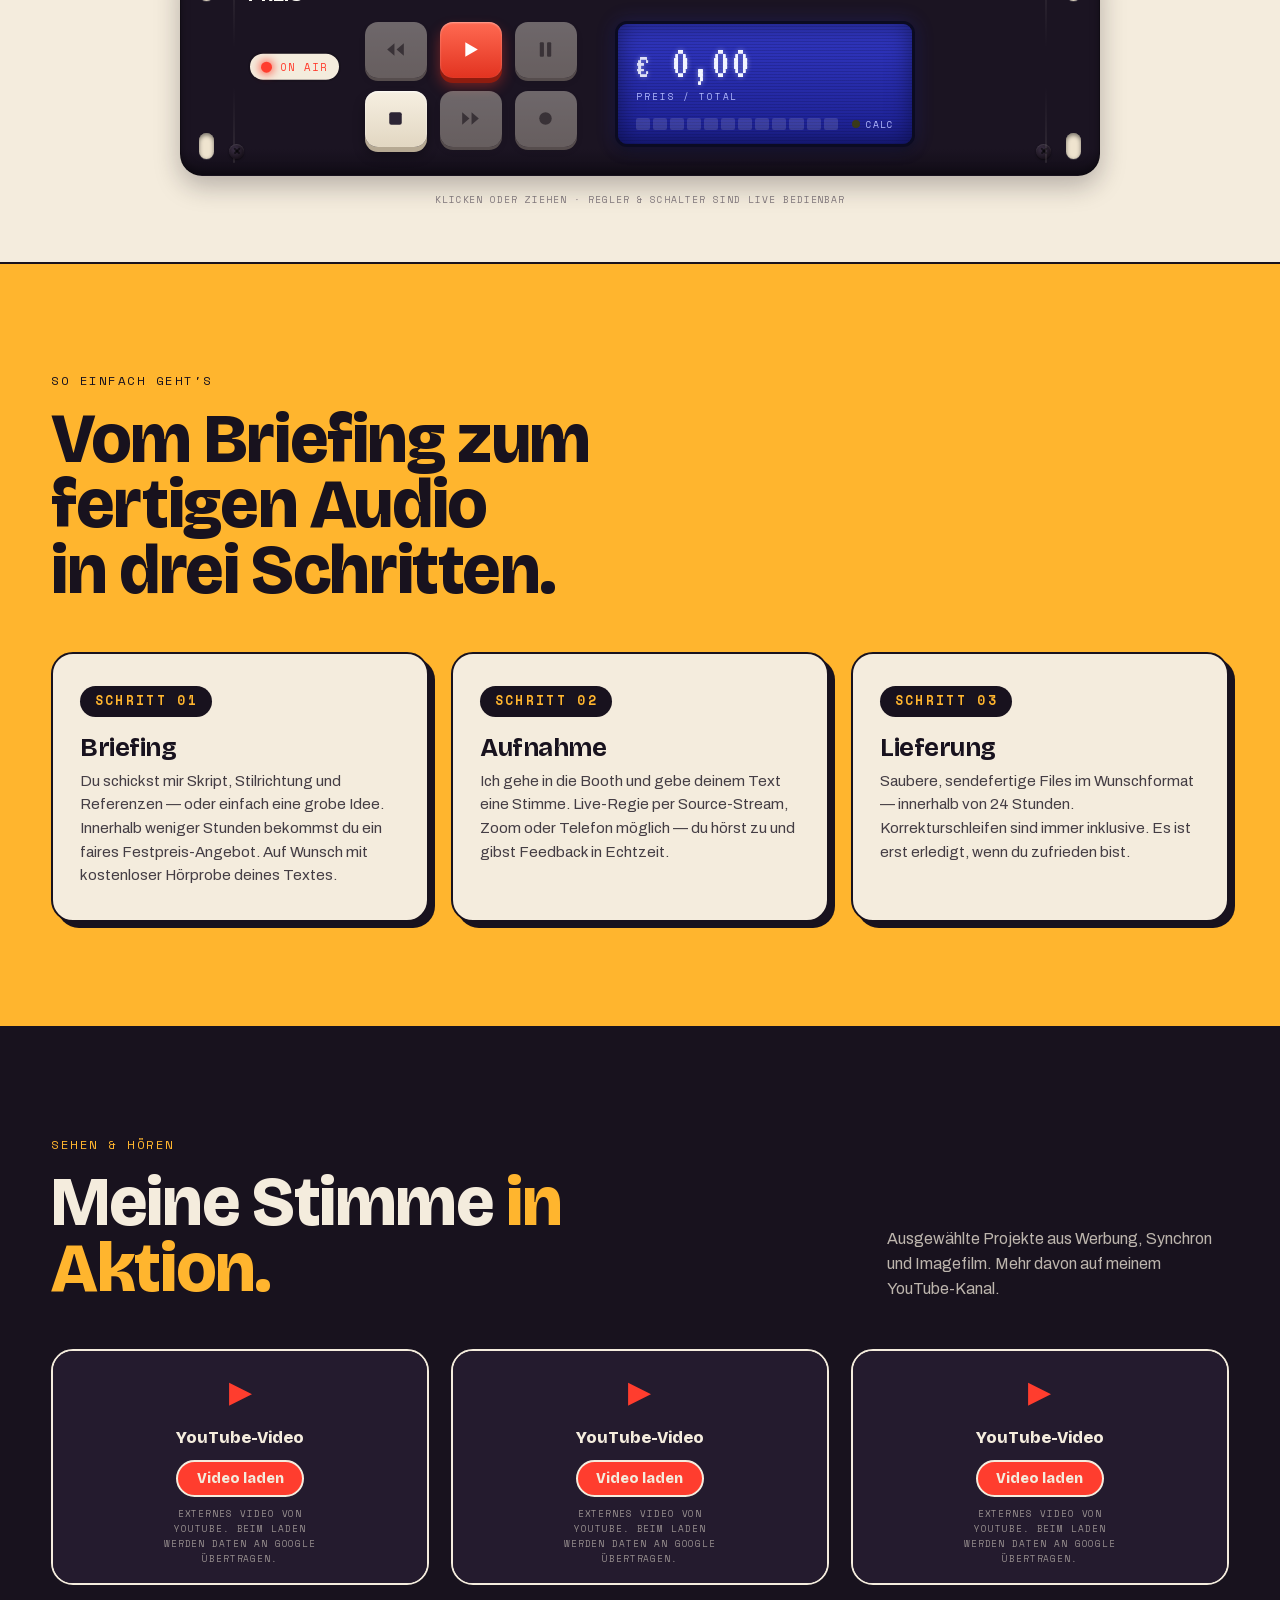
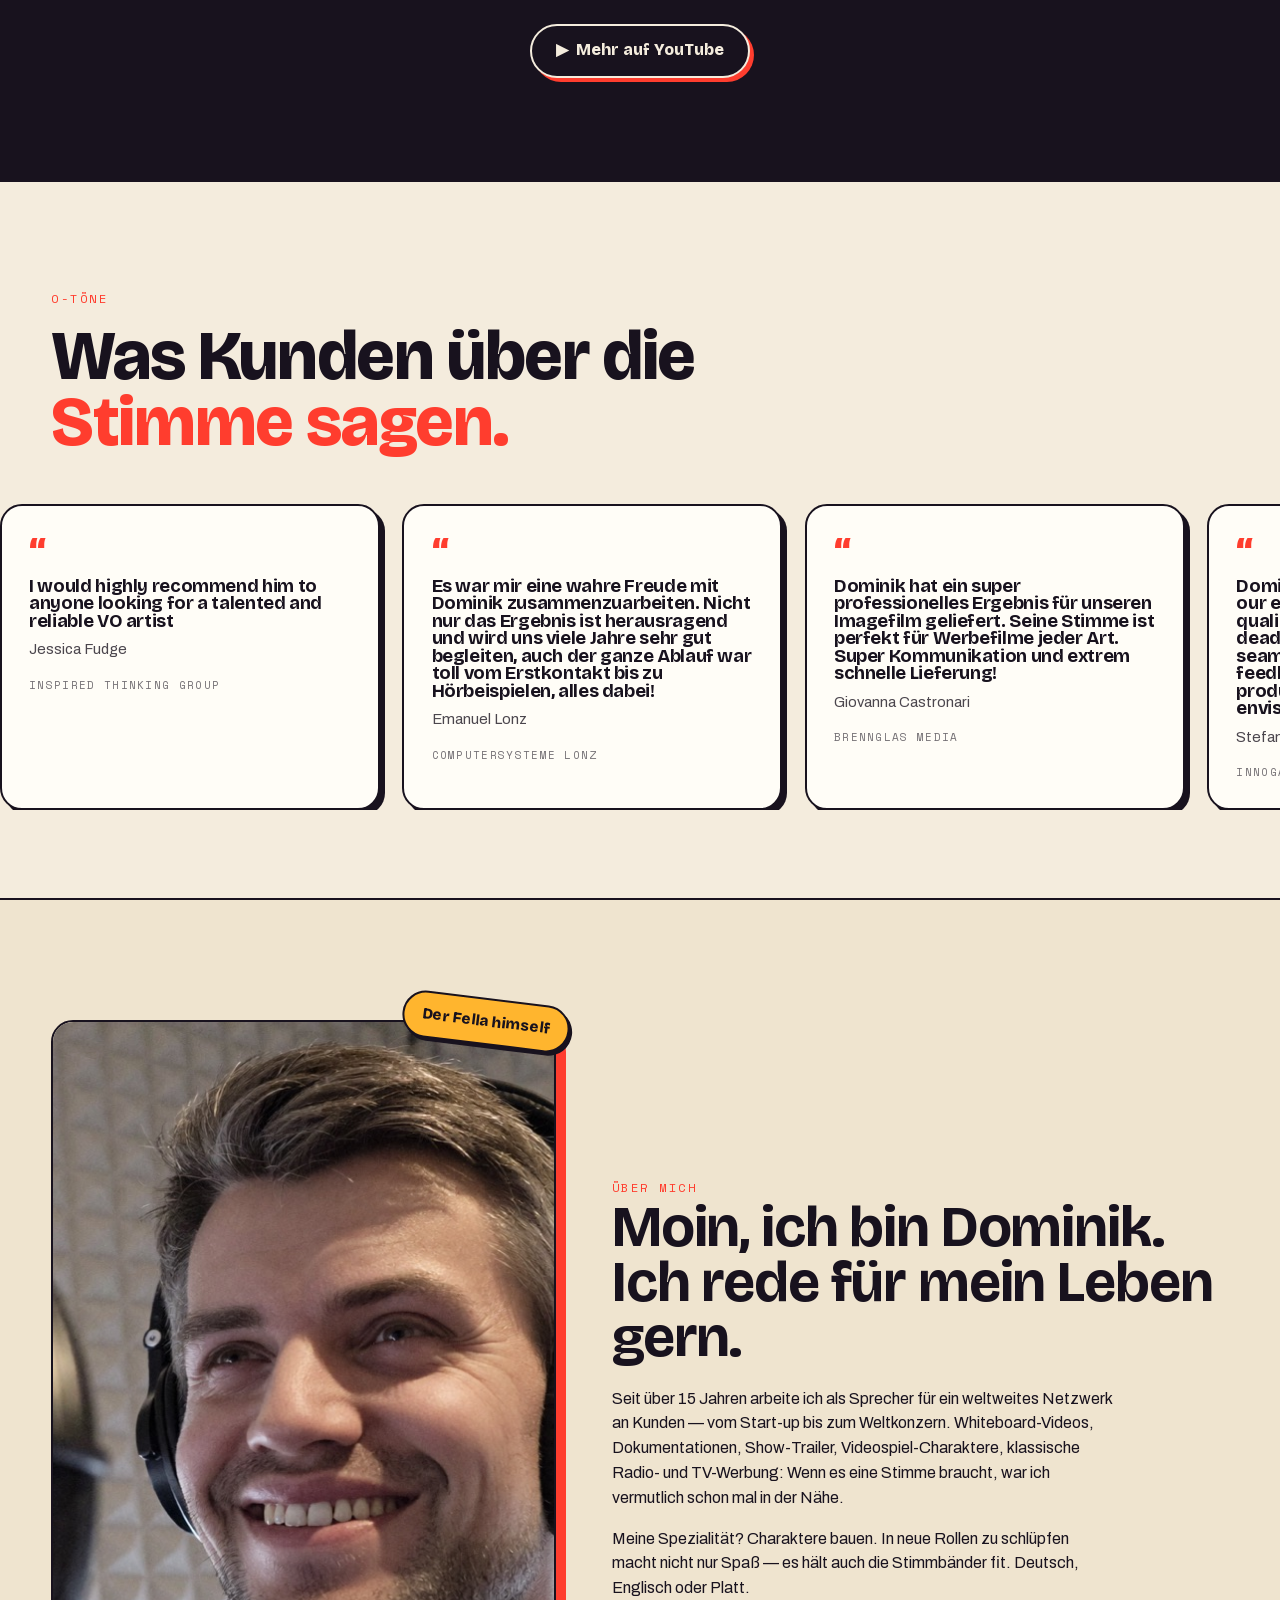
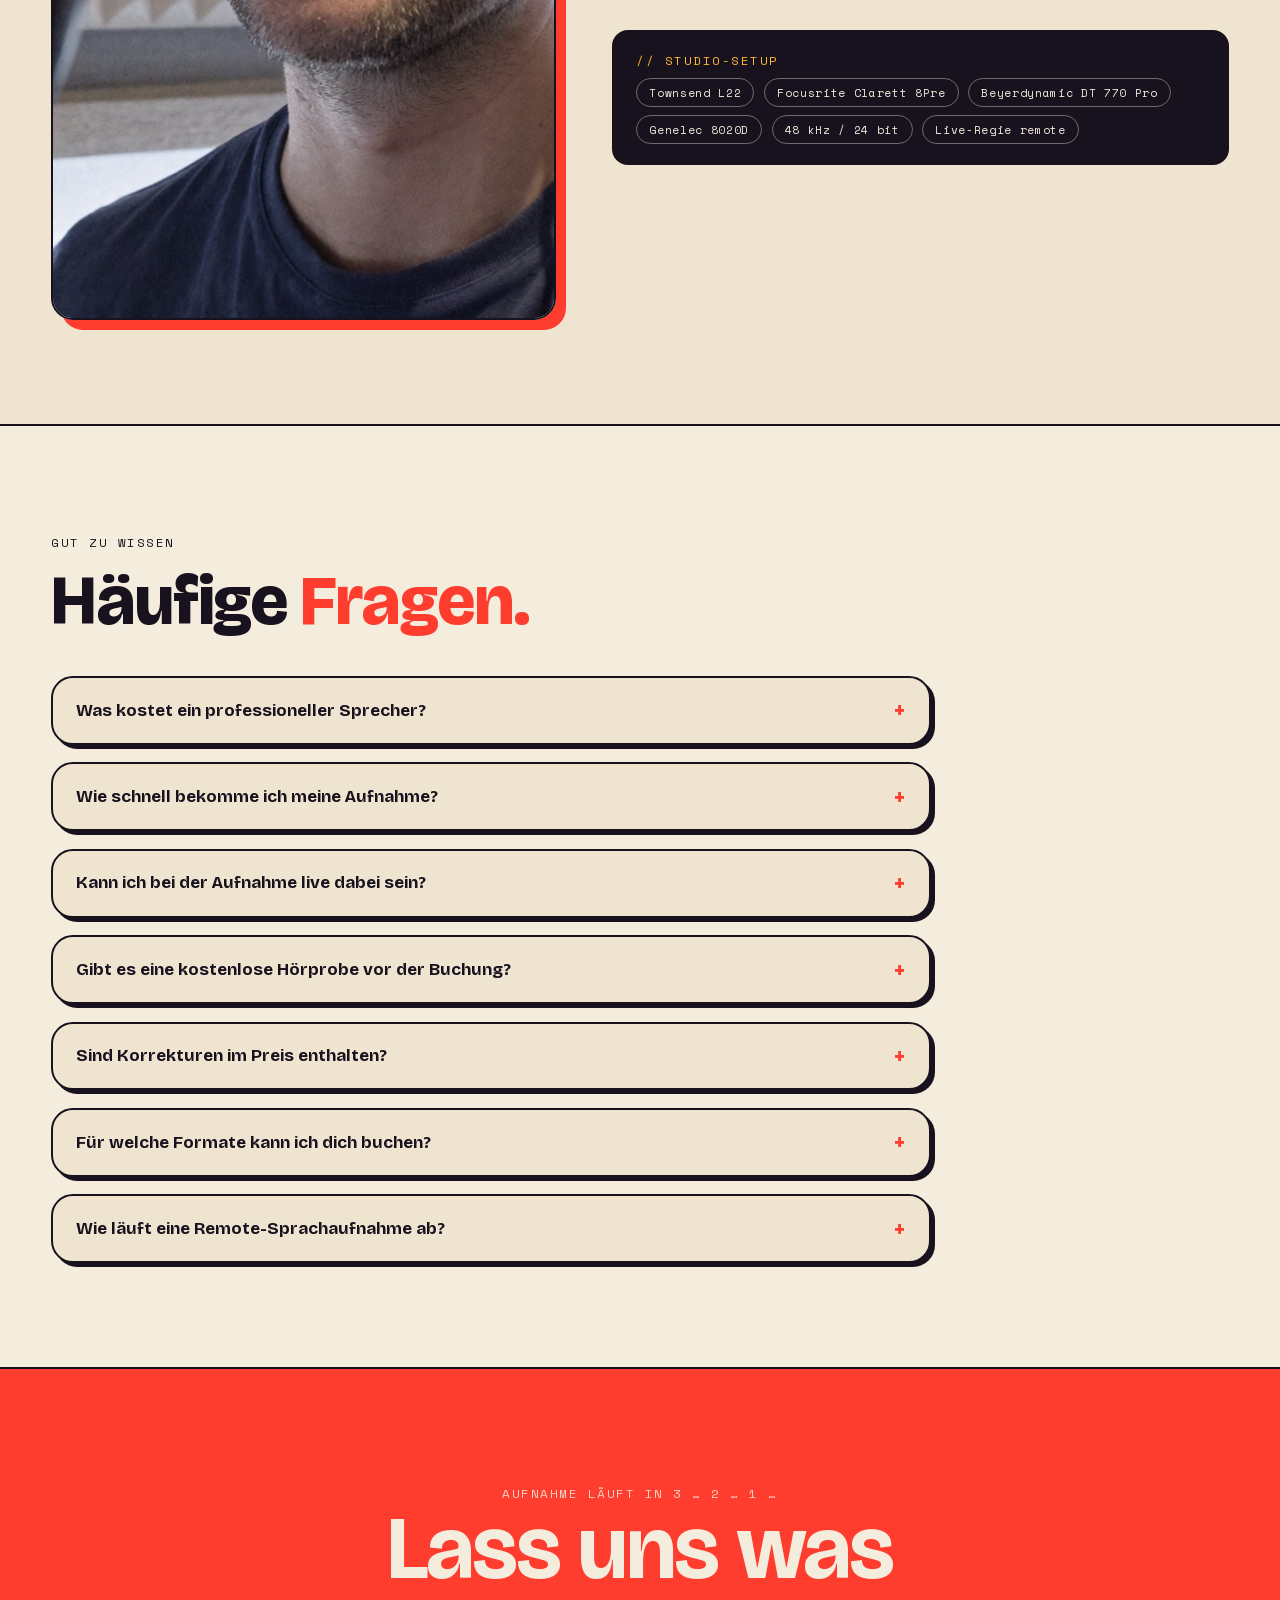
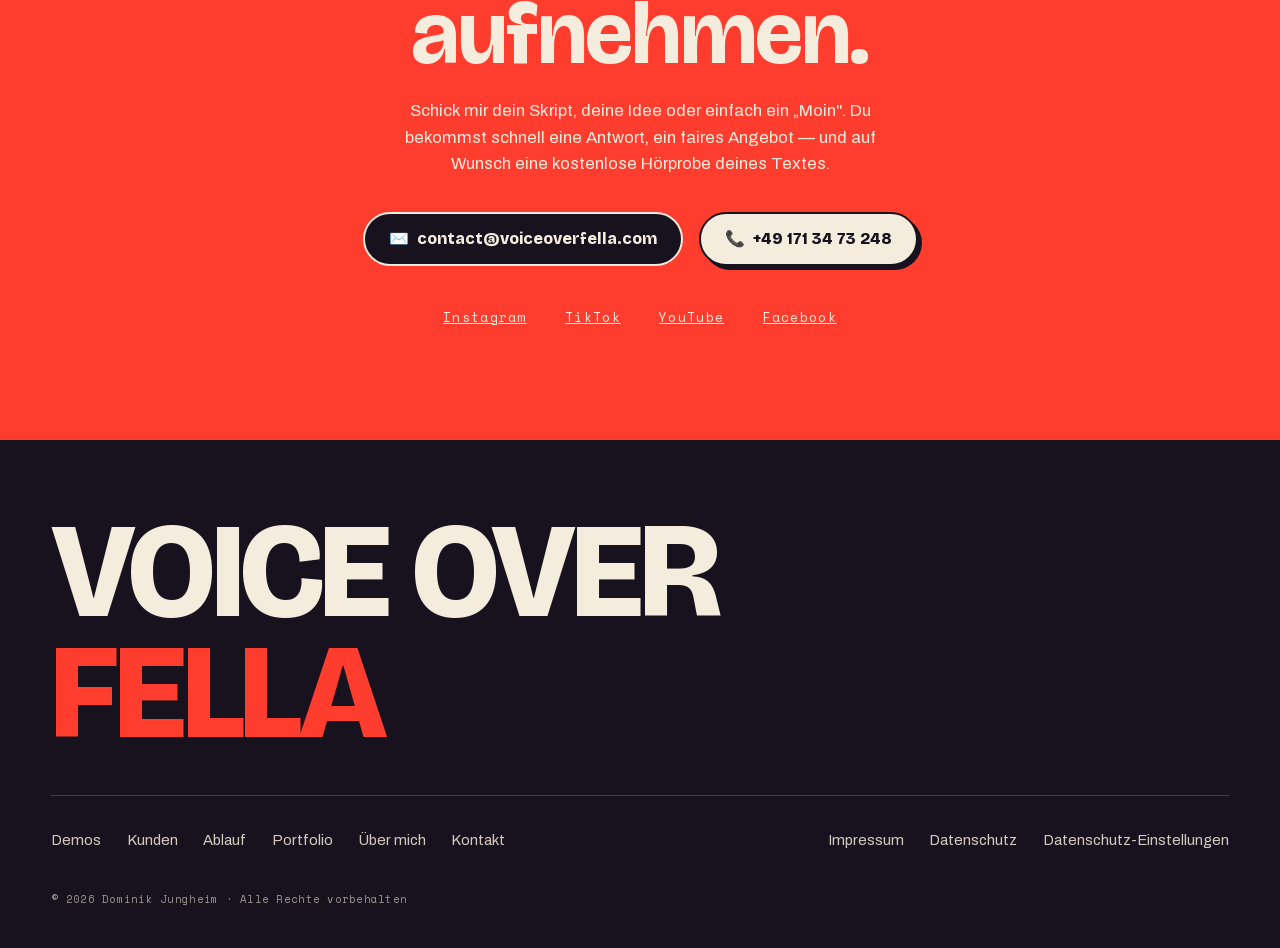
==== commit eed3b554: "Add files via upload" ====
--- a/index.html
+++ b/index.html
@@ -208,6 +208,7 @@
   border-bottom:2px solid var(--ink);
 }
 .nav-inner{display:flex;align-items:center;justify-content:space-between;gap:1rem;padding:.85rem 0}
+.nav-right{display:flex;align-items:center;gap:1.6rem}
 .brand{display:flex;align-items:center;gap:.8rem;text-decoration:none}
 .onair{
   display:flex;align-items:center;gap:.45rem;
@@ -238,19 +239,48 @@
 .btn.ghost{background:var(--paper);color:var(--ink)}
 .btn.dark{background:var(--ink);color:var(--paper);border-color:var(--paper);box-shadow:4px 4px 0 var(--red)}
 .btn.dark:hover{box-shadow:7px 7px 0 var(--red)}
-@media(max-width:860px){.nav-links li:not(.keep){display:none}}
-/* Mobile: ON AIR / Marke / Button jeweils einzeilig in einer Reihe halten */
+/* Burger-Menü (Checkbox-Hack, kein JS) */
+#nav-toggle{display:none}
+.burger{display:none;width:44px;height:44px;cursor:pointer;align-items:center;justify-content:center;
+  border:2px solid var(--ink);border-radius:12px;background:var(--paper);
+  box-shadow:3px 3px 0 var(--ink);transition:transform .15s,box-shadow .15s}
+.burger:hover{transform:translate(-2px,-2px);box-shadow:5px 5px 0 var(--ink)}
+.burger:active{transform:translate(1px,1px);box-shadow:1px 1px 0 var(--ink)}
+.burger span{position:relative;width:20px;height:2px;background:var(--ink);border-radius:2px;transition:.25s}
+.burger span::before,.burger span::after{content:"";position:absolute;left:0;width:20px;height:2px;background:var(--ink);border-radius:2px;transition:.25s}
+.burger span::before{top:-6px}.burger span::after{top:6px}
+#nav-toggle:checked ~ .burger span{background:transparent}
+#nav-toggle:checked ~ .burger span::before{top:0;transform:rotate(45deg)}
+#nav-toggle:checked ~ .burger span::after{top:0;transform:rotate(-45deg)}
+
+@media(max-width:860px){
+  .burger{display:inline-flex}
+  .nav-right{gap:.7rem}
+  .nav-links{position:absolute;top:100%;left:0;right:0;
+    background:var(--paper);border-bottom:2px solid var(--ink);
+    flex-direction:column;align-items:stretch;gap:0;padding:.6rem 1.4rem 1.4rem;
+    transform:translateY(-120%);transition:transform .35s cubic-bezier(.2,.7,.2,1);
+    box-shadow:0 12px 24px rgba(24,18,30,.18)}
+  .nav-links li{border-top:1px solid rgba(24,18,30,.12)}
+  .nav-links li:first-child{border-top:none}
+  .nav-links a{display:block;padding:1rem .2rem;font-size:1.05rem}
+  .nav-links a::after{display:none}
+  #nav-toggle:checked ~ .nav-right .nav-links{transform:translateY(0)}
+}
+/* Mobile-Priorität: Marke + Button haben Vorrang, ON AIR fliegt bei sehr klein raus */
 @media(max-width:560px){
   .nav-inner{gap:.5rem}
   .brand{gap:.45rem}
-  .onair,.brand-name,.nav-links .btn{white-space:nowrap}
+  .nav-right{gap:.5rem}
+  .onair,.brand-name,.nav-cta{white-space:nowrap}
   .onair{font-size:.56rem;padding:.26rem .5rem;gap:.35rem}
-  .brand-name{font-size:.8rem}
-  .nav-links .btn{font-size:.8rem;padding:.5rem .9rem;box-shadow:3px 3px 0 var(--ink)}
-}
-@media(max-width:400px){
-  .brand-name{display:none}
-  .nav-links .btn{font-size:.75rem;padding:.45rem .75rem}
+  .brand-name{font-size:.85rem}
+  .nav-cta{font-size:.78rem;padding:.5rem .9rem;box-shadow:3px 3px 0 var(--ink)}
+  .burger{width:38px;height:38px}
+  .burger span,.burger span::before,.burger span::after{width:18px}
+}
+@media(max-width:420px){
+  .onair{display:none}
 }
 
 /* ============ HERO ============ */
@@ -535,14 +565,18 @@
       <span class="onair"><span class="dot"></span>ON AIR</span>
       <span class="brand-name">VOICE OVER <span>FELLA</span></span>
     </a>
-    <ul class="nav-links">
-      <li><a href="#demos">Demos</a></li>
-      <li><a href="#kunden">Kunden</a></li>
-      <li><a href="#kalkulator">Preise</a></li>
-      <li><a href="#ablauf">Ablauf</a></li>
-      <li><a href="#ueber">Über mich</a></li>
-      <li class="keep"><a class="btn" href="#kontakt">Stimme buchen</a></li>
-    </ul>
+    <input type="checkbox" id="nav-toggle" aria-label="Menü öffnen">
+    <div class="nav-right">
+      <ul class="nav-links">
+        <li><a href="#demos">Demos</a></li>
+        <li><a href="#kunden">Kunden</a></li>
+        <li><a href="preise.html">Preise</a></li>
+        <li><a href="#ablauf">Ablauf</a></li>
+        <li><a href="#ueber">Über mich</a></li>
+      </ul>
+      <a class="btn nav-cta" href="#kontakt">Stimme buchen</a>
+      <label for="nav-toggle" class="burger" aria-hidden="true"><span></span></label>
+    </div>
   </div>
 </nav>
 
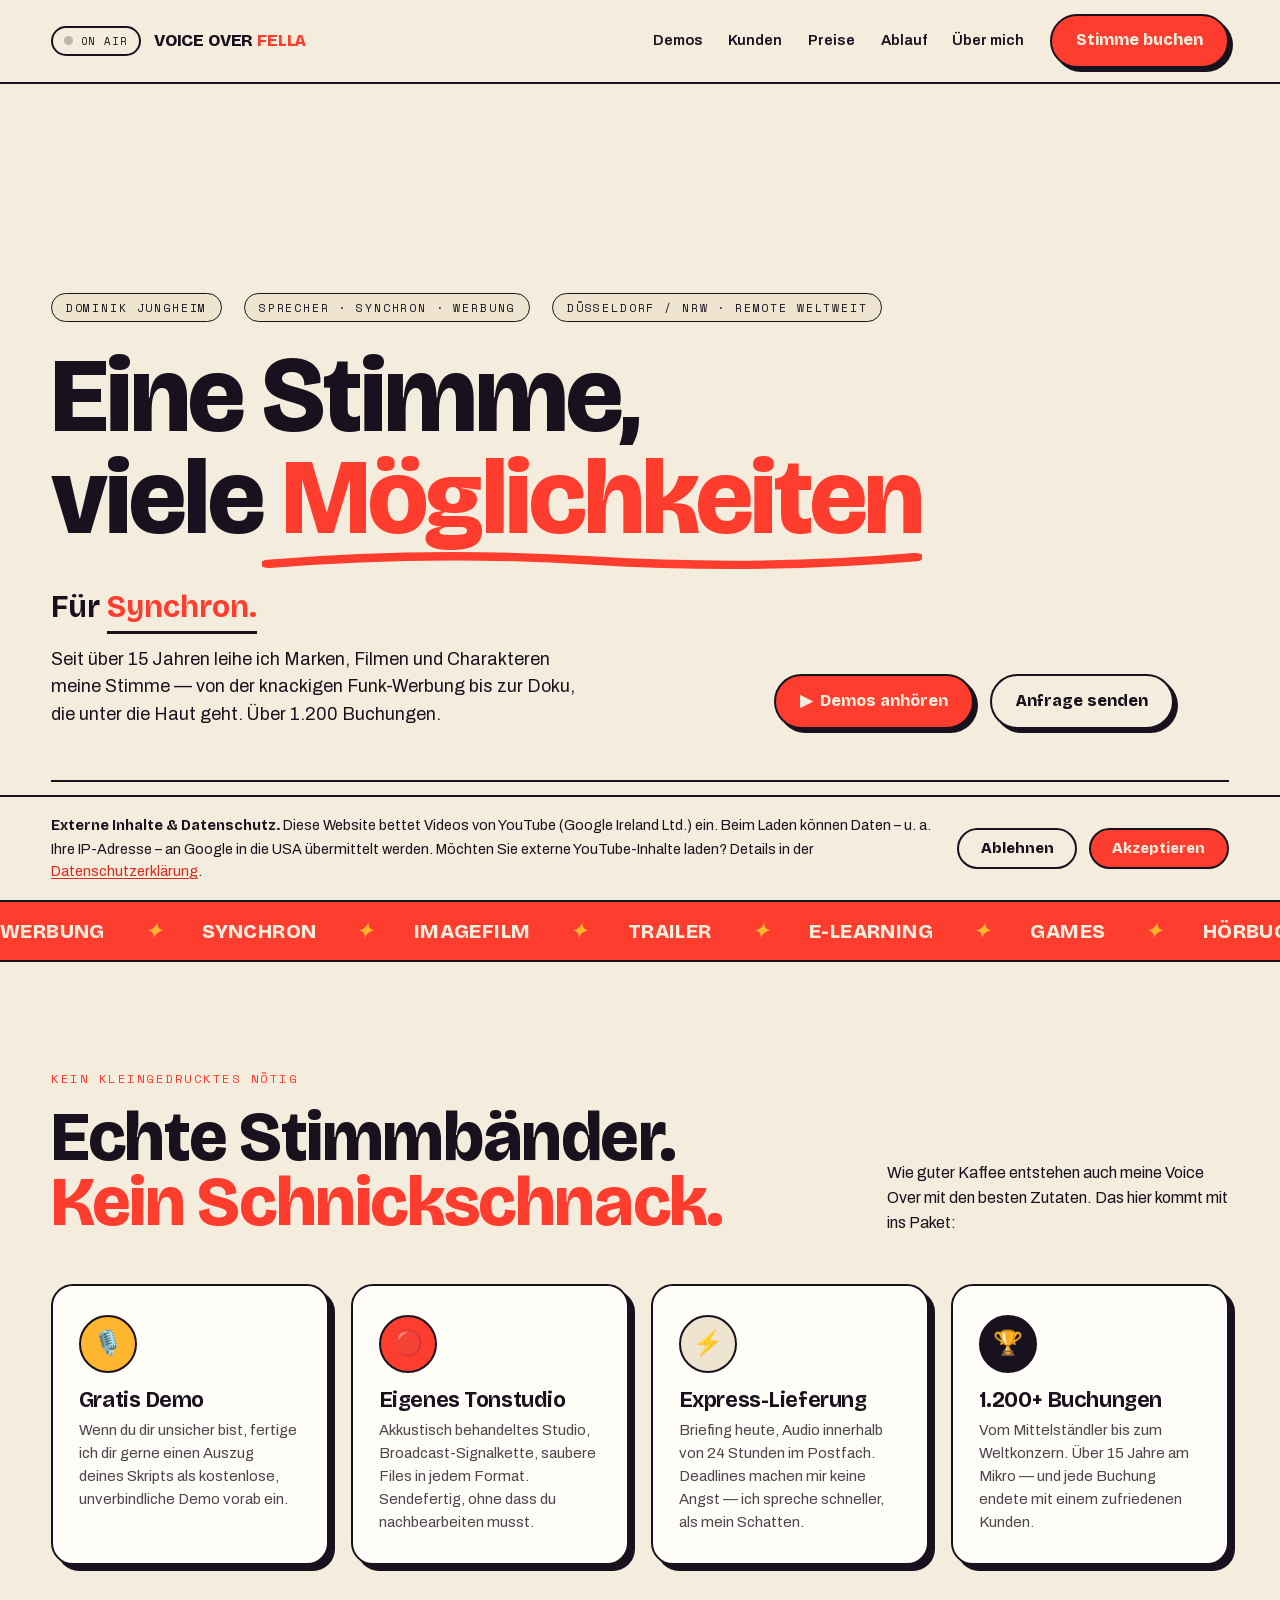
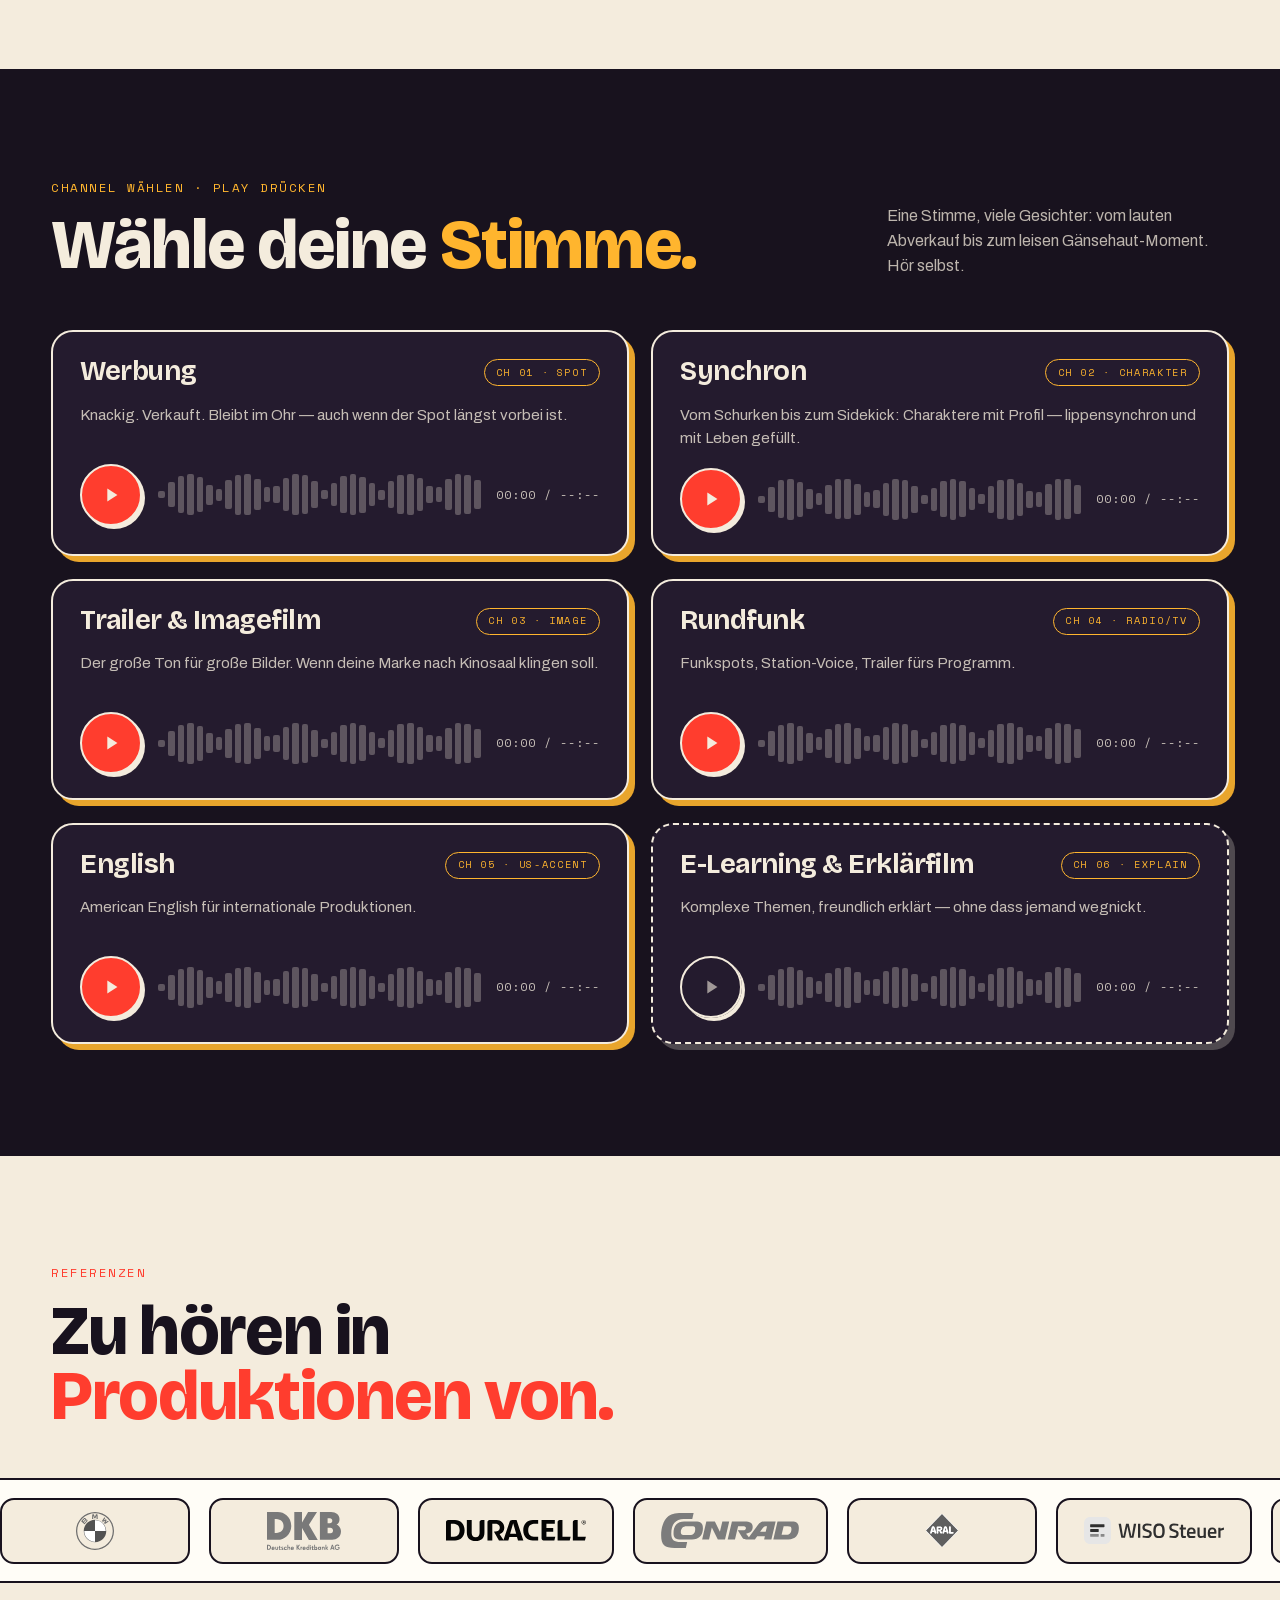
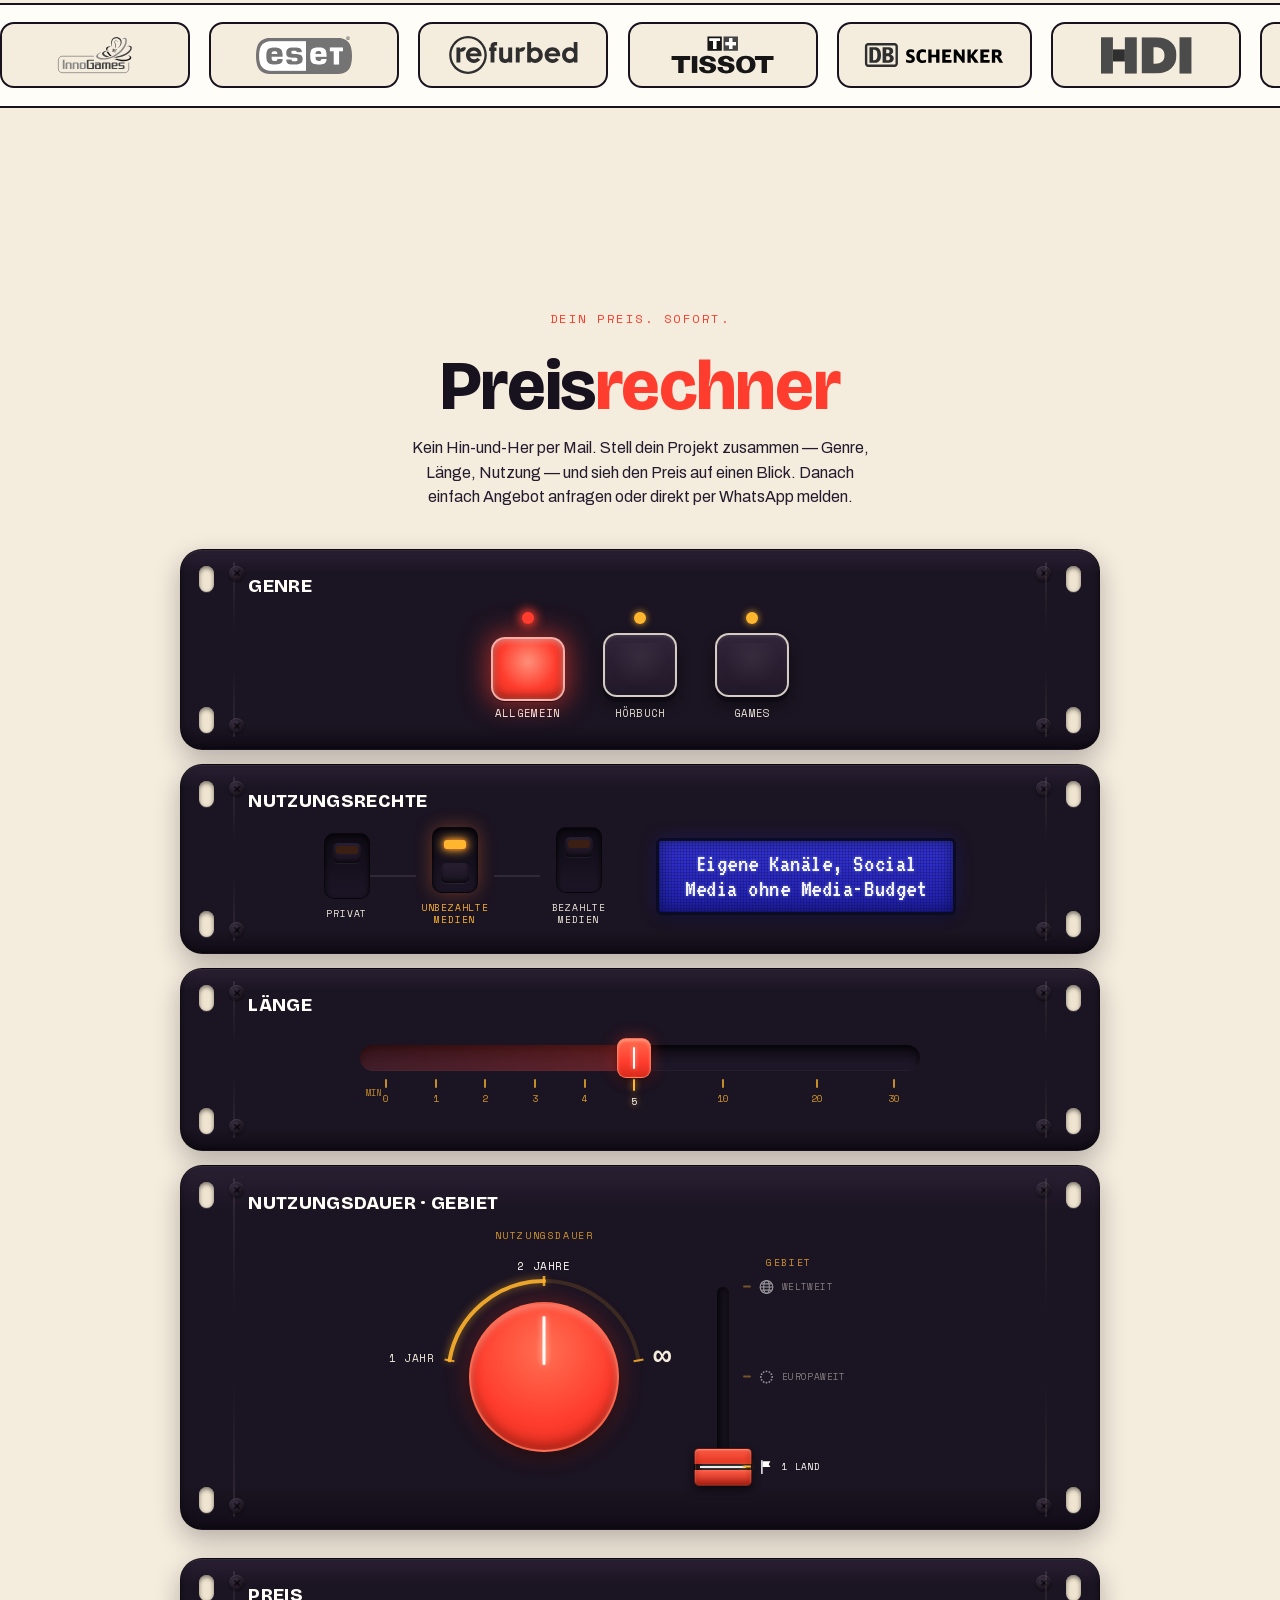
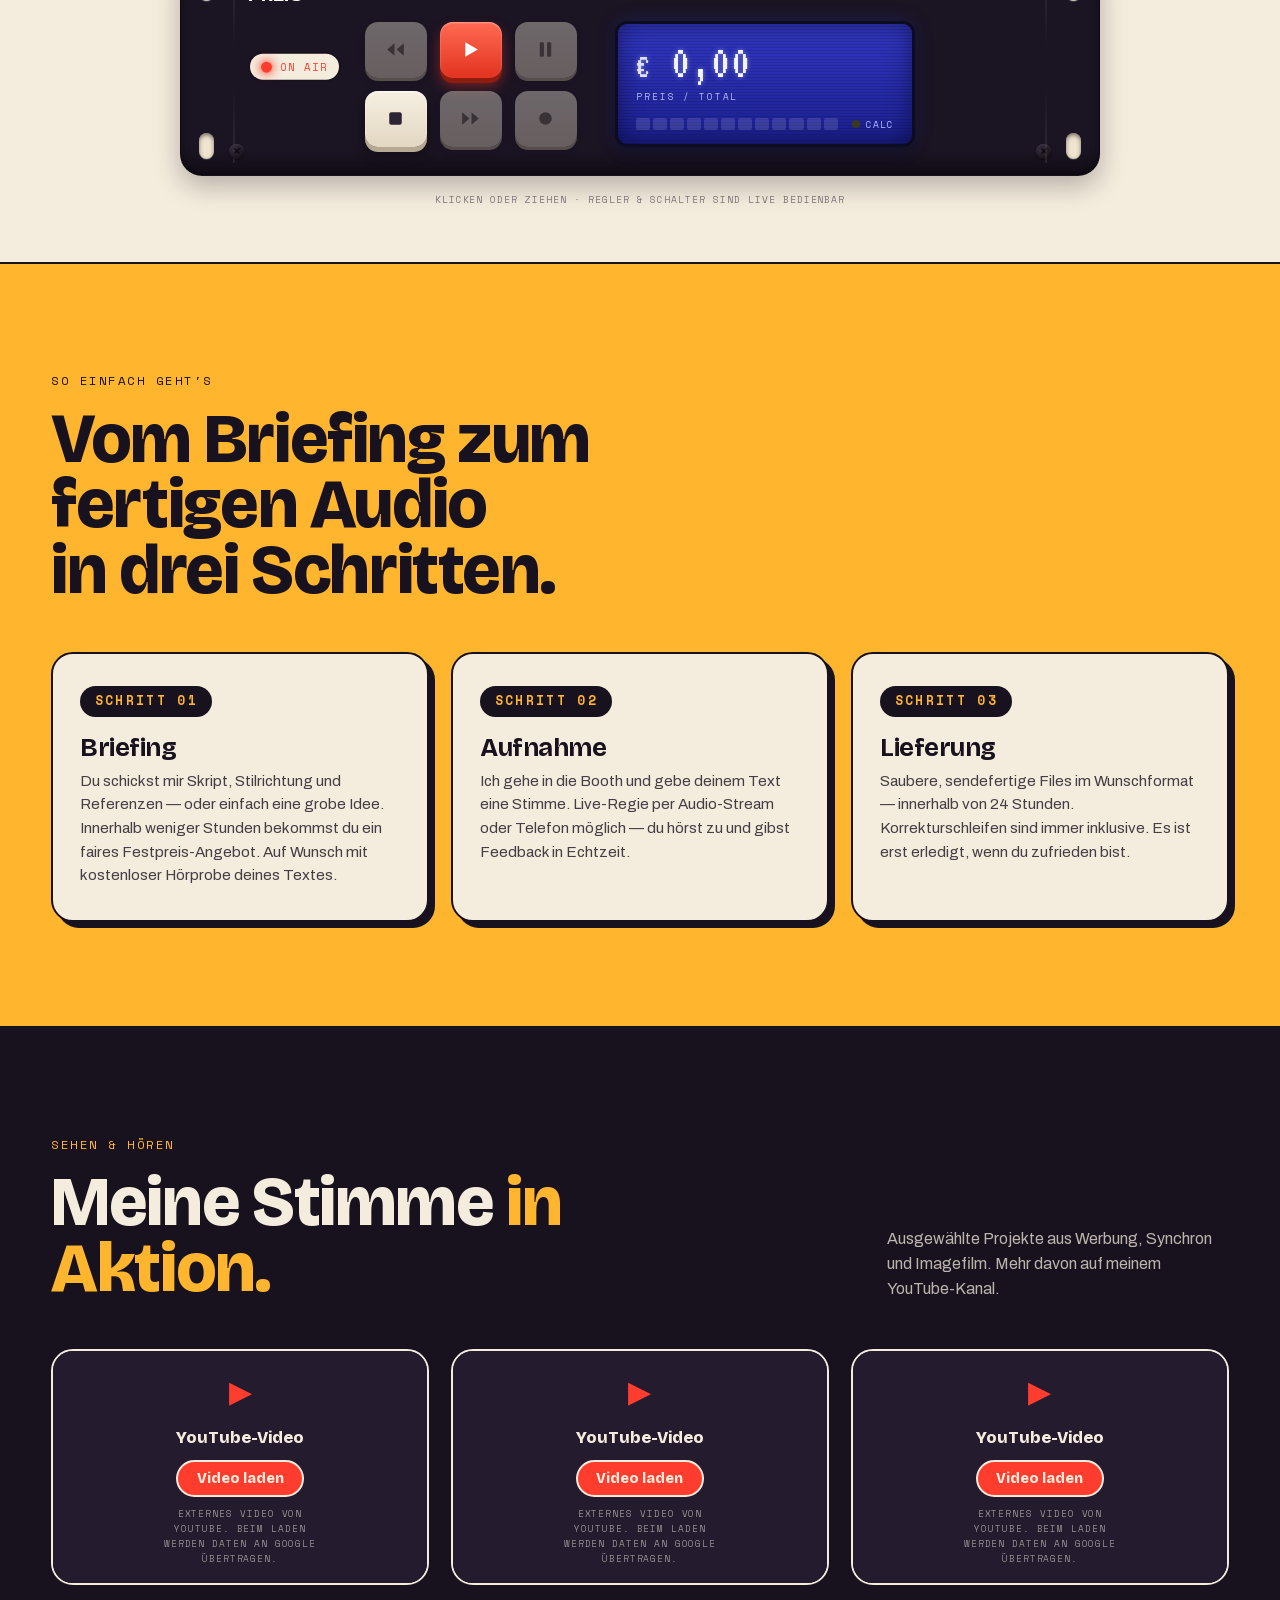
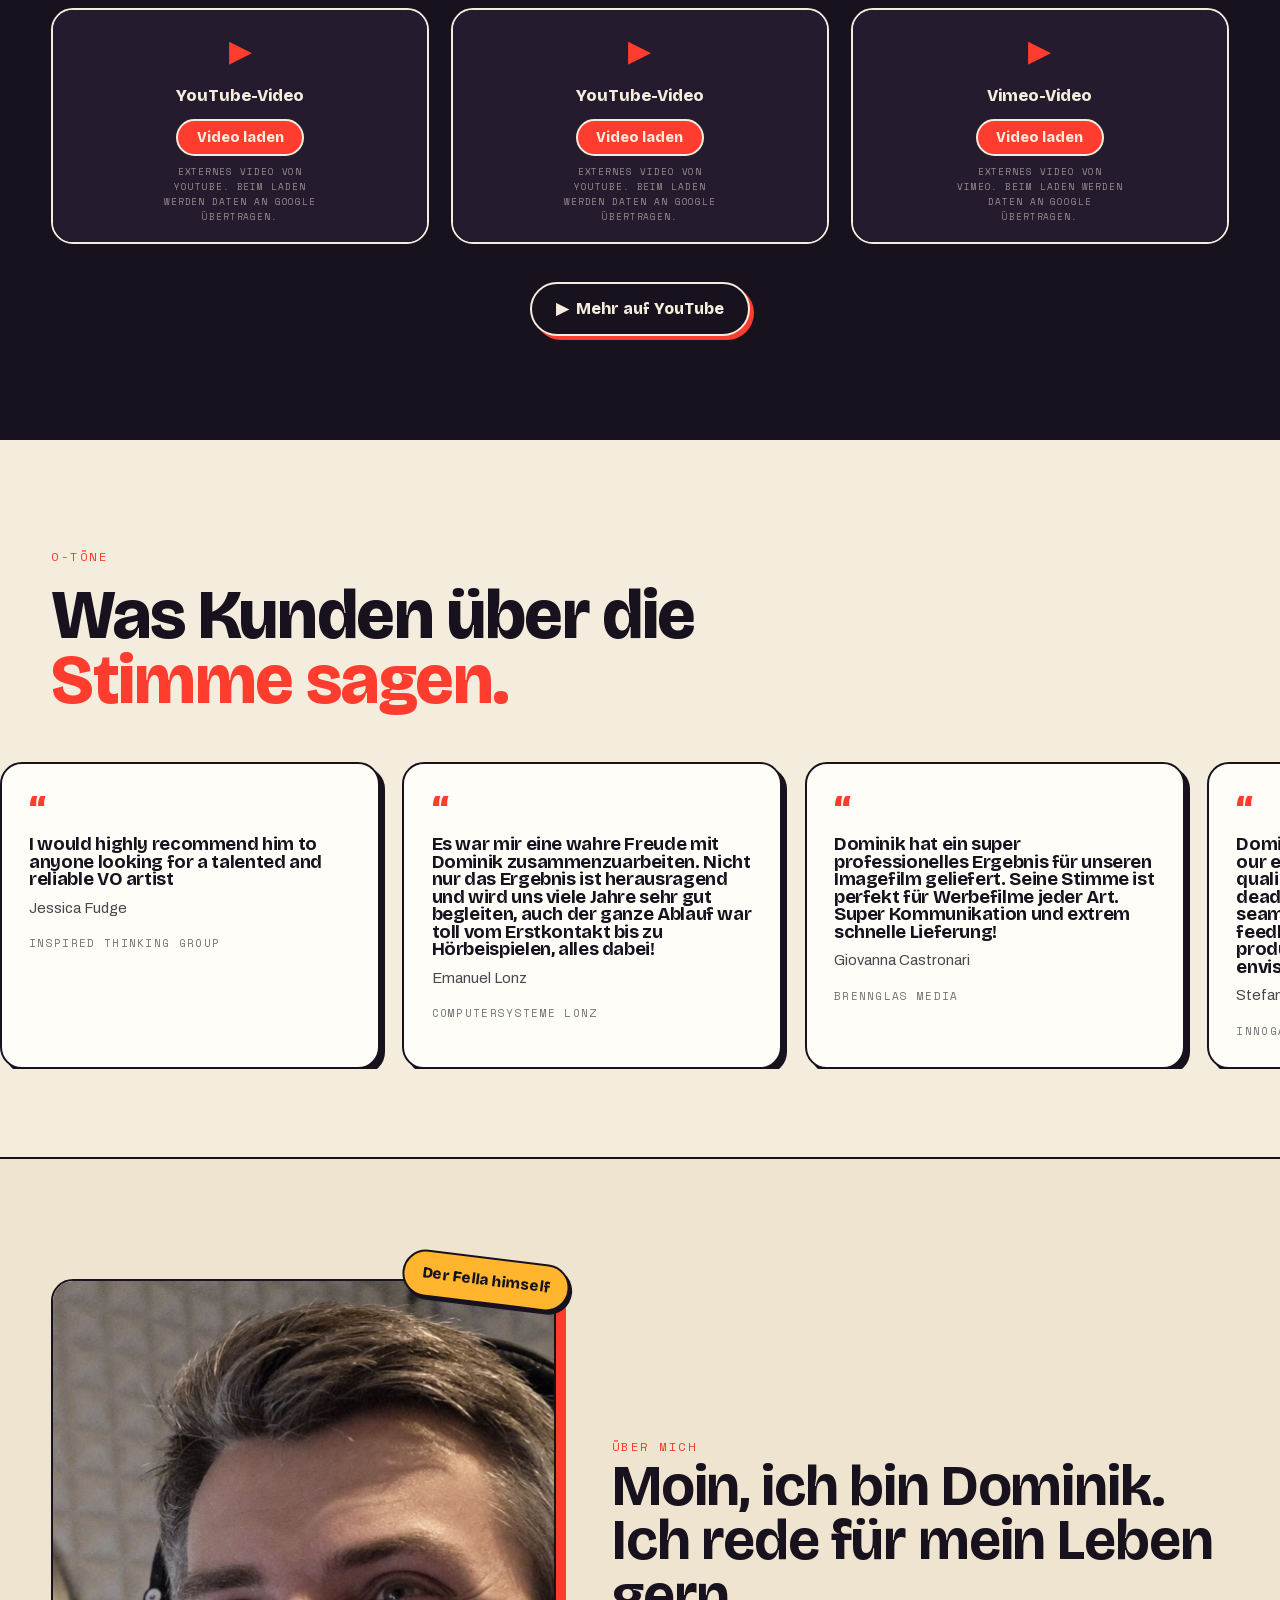
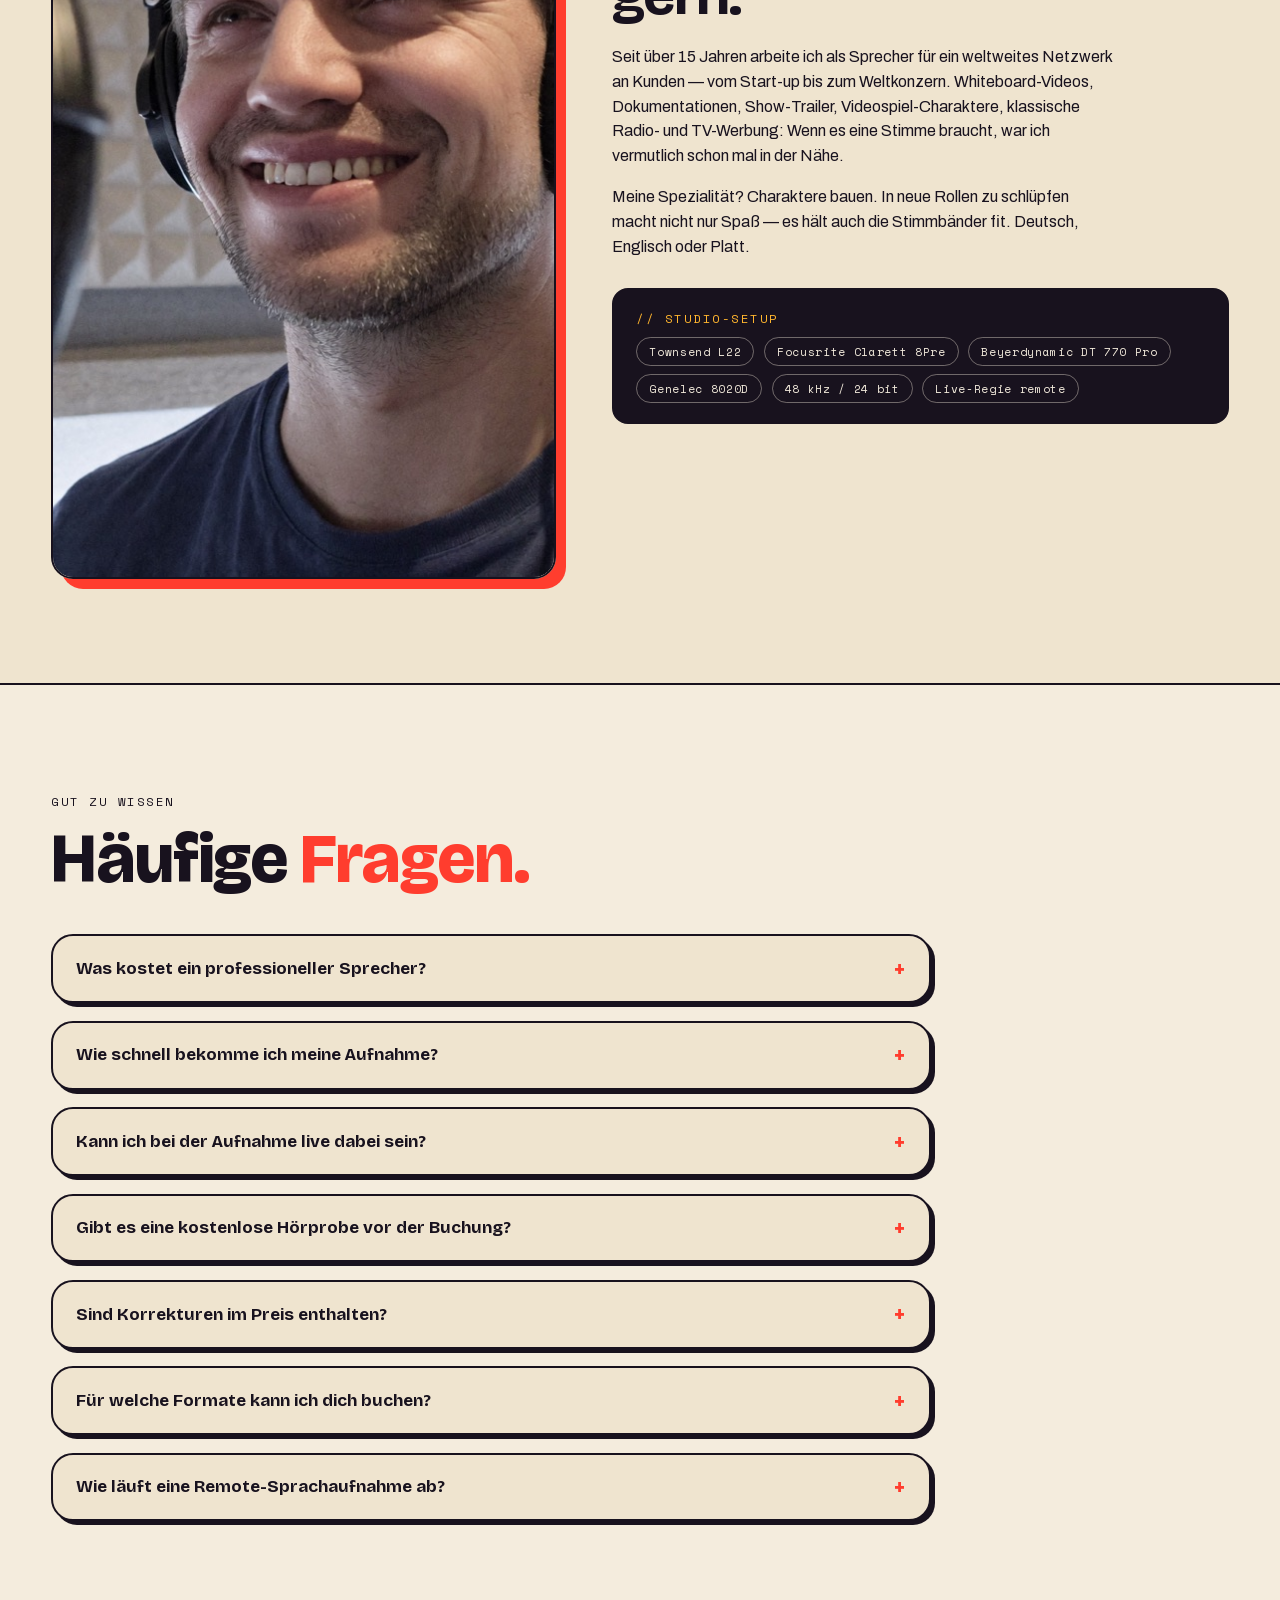
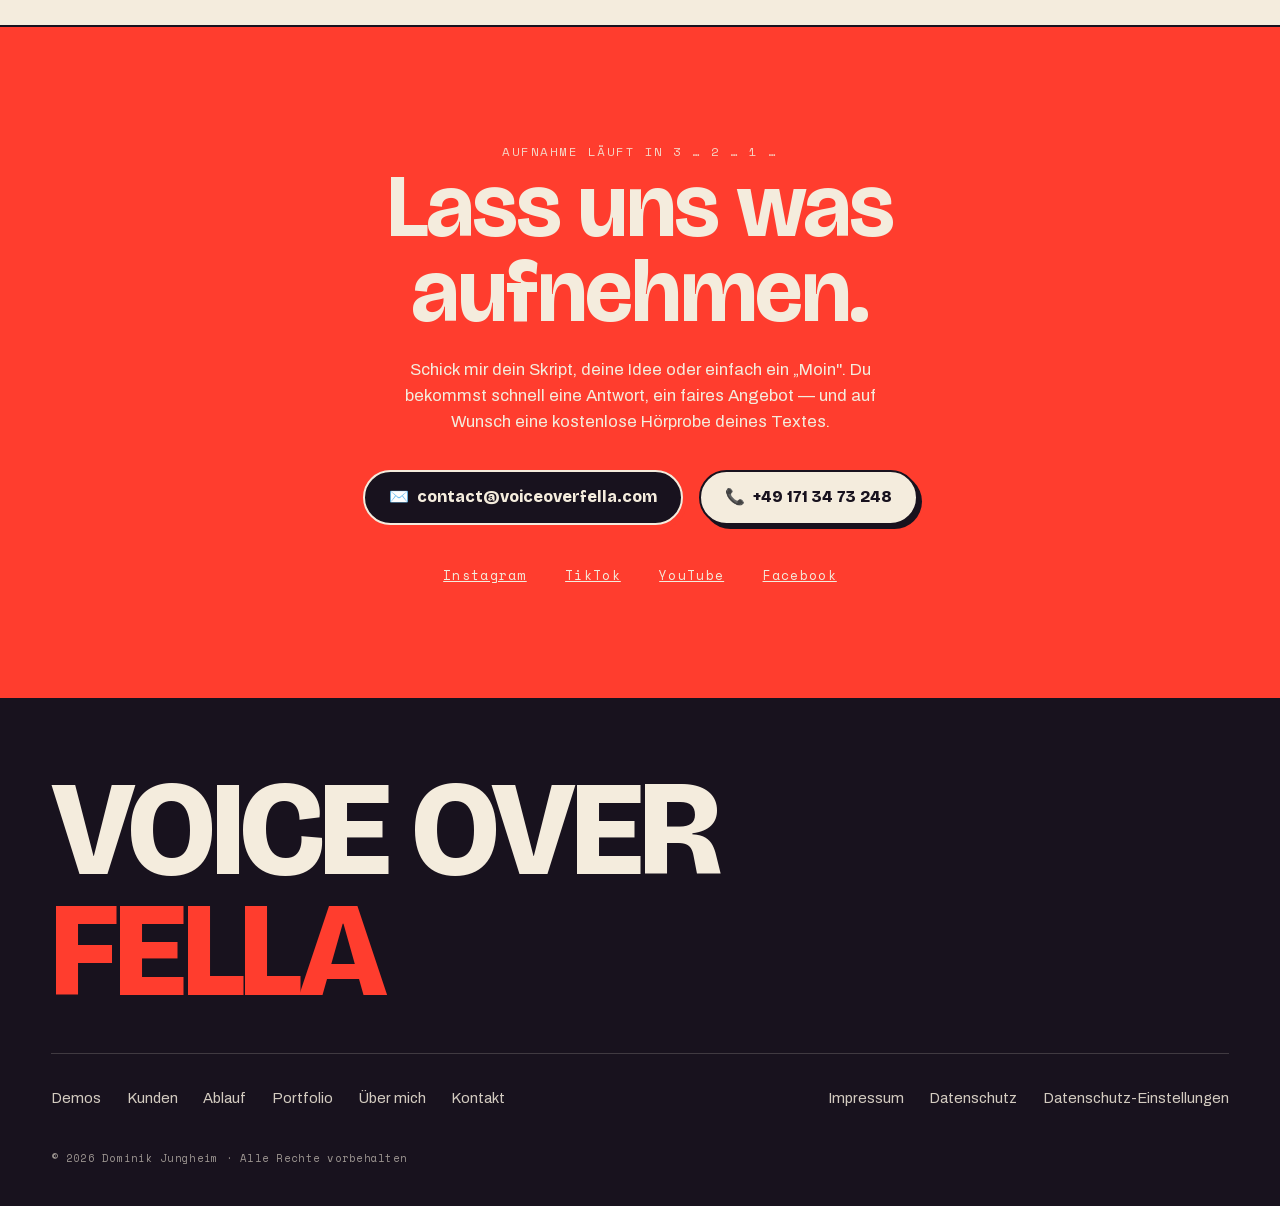
==== commit dc92880a: "Add files via upload Added more videos" ====
--- a/index.html
+++ b/index.html
@@ -803,7 +803,7 @@
       <div class="step reveal">
         <span class="num">SCHRITT 02</span>
         <h3>Aufnahme</h3>
-        <p>Ich gehe in die Booth und gebe deinem Text eine Stimme. Live-Regie per Source-Stream, Zoom oder Telefon möglich — du hörst zu und gibst Feedback in Echtzeit.</p>
+        <p>Ich gehe in die Booth und gebe deinem Text eine Stimme. Live-Regie per Audio-Stream oder Telefon möglich — du hörst zu und gibst Feedback in Echtzeit.</p>
       </div>
       <div class="step reveal">
         <span class="num">SCHRITT 03</span>
@@ -863,6 +863,45 @@
           <p class="vp-title">YouTube-Video</p>
           <button type="button" class="video-ph-btn">Video laden</button>
           <span class="vp-note">Externes Video von YouTube. Beim Laden werden Daten an Google übertragen.</span>
+        </div>
+      </div>
+      <div class="video reveal">
+        <iframe data-src="https://www.youtube-nocookie.com/embed/T6rjbJob6ys"
+          title="Werbespot — Voice Over Fella"
+          referrerpolicy="strict-origin-when-cross-origin"
+          allow="accelerometer; encrypted-media; picture-in-picture"
+          allowfullscreen loading="lazy"></iframe>
+        <div class="video-ph">
+          <span class="tv">▶</span>
+          <p class="vp-title">YouTube-Video</p>
+          <button type="button" class="video-ph-btn">Video laden</button>
+          <span class="vp-note">Externes Video von YouTube. Beim Laden werden Daten an Google übertragen.</span>
+        </div>
+      </div>
+      <div class="video reveal">
+        <iframe data-src="https://www.youtube-nocookie.com/embed/x1WrozeJnQI"
+          title="Werbespot — Voice Over Fella"
+          referrerpolicy="strict-origin-when-cross-origin"
+          allow="accelerometer; encrypted-media; picture-in-picture"
+          allowfullscreen loading="lazy"></iframe>
+        <div class="video-ph">
+          <span class="tv">▶</span>
+          <p class="vp-title">YouTube-Video</p>
+          <button type="button" class="video-ph-btn">Video laden</button>
+          <span class="vp-note">Externes Video von YouTube. Beim Laden werden Daten an Google übertragen.</span>
+        </div>
+      </div>
+      <div class="video reveal">
+        <iframe data-src="https://player.vimeo.com/video/814060819"
+          title="Werbespot — Voice Over Fella"
+          referrerpolicy="strict-origin-when-cross-origin"
+          allow="accelerometer; encrypted-media; picture-in-picture"
+          allowfullscreen loading="lazy"></iframe>
+        <div class="video-ph">
+          <span class="tv">▶</span>
+          <p class="vp-title">Vimeo-Video</p>
+          <button type="button" class="video-ph-btn">Video laden</button>
+          <span class="vp-note">Externes Video von Vimeo. Beim Laden werden Daten an Google übertragen.</span>
         </div>
       </div>
     </div>
--- a/kalkulator.css
+++ b/kalkulator.css
@@ -275,6 +275,8 @@
 .modal-actions .pp-btn{width:100%;justify-content:center;text-align:center;padding:.75rem;font-size:1.05rem}
 .modal-done{text-align:center;padding:1.4rem .5rem 1rem}
 .md-check{width:56px;height:56px;border-radius:50%;background:var(--red);color:var(--paper);display:flex;align-items:center;justify-content:center;font-size:1.9rem;margin:0 auto 1rem;box-shadow:0 5px 0 var(--red-deep)}
+.md-check.pending{background:var(--ink-soft,#4a3f52);box-shadow:0 5px 0 rgba(0,0,0,.25);animation:mdPulse 1.2s ease-in-out infinite}
+@keyframes mdPulse{0%,100%{opacity:.6}50%{opacity:1}}
 .modal-done h3{font-family:var(--display);font-weight:800;font-size:1.5rem;color:var(--ink)}
 .md-text{margin:.5rem auto 1.2rem;color:var(--ink-soft);max-width:40ch;line-height:1.5}
 @keyframes ledBlink{50%{opacity:.35}}
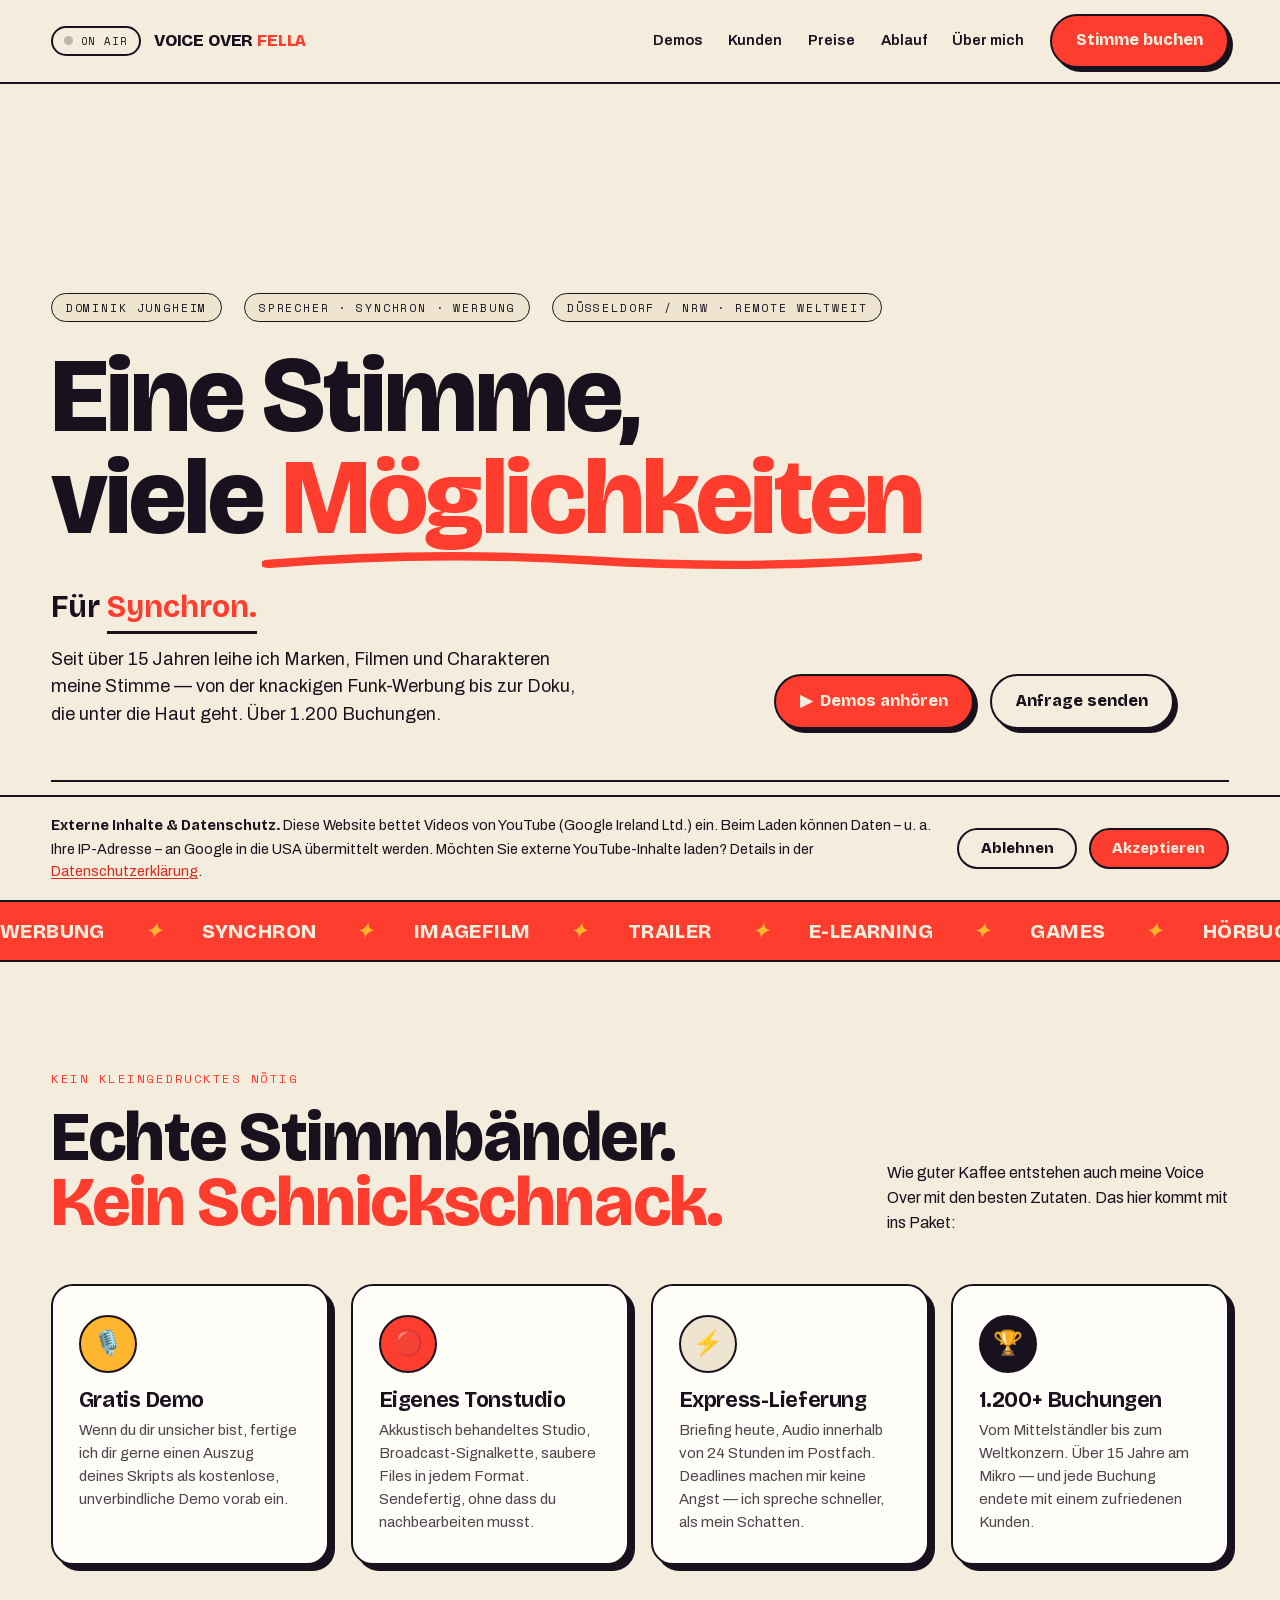
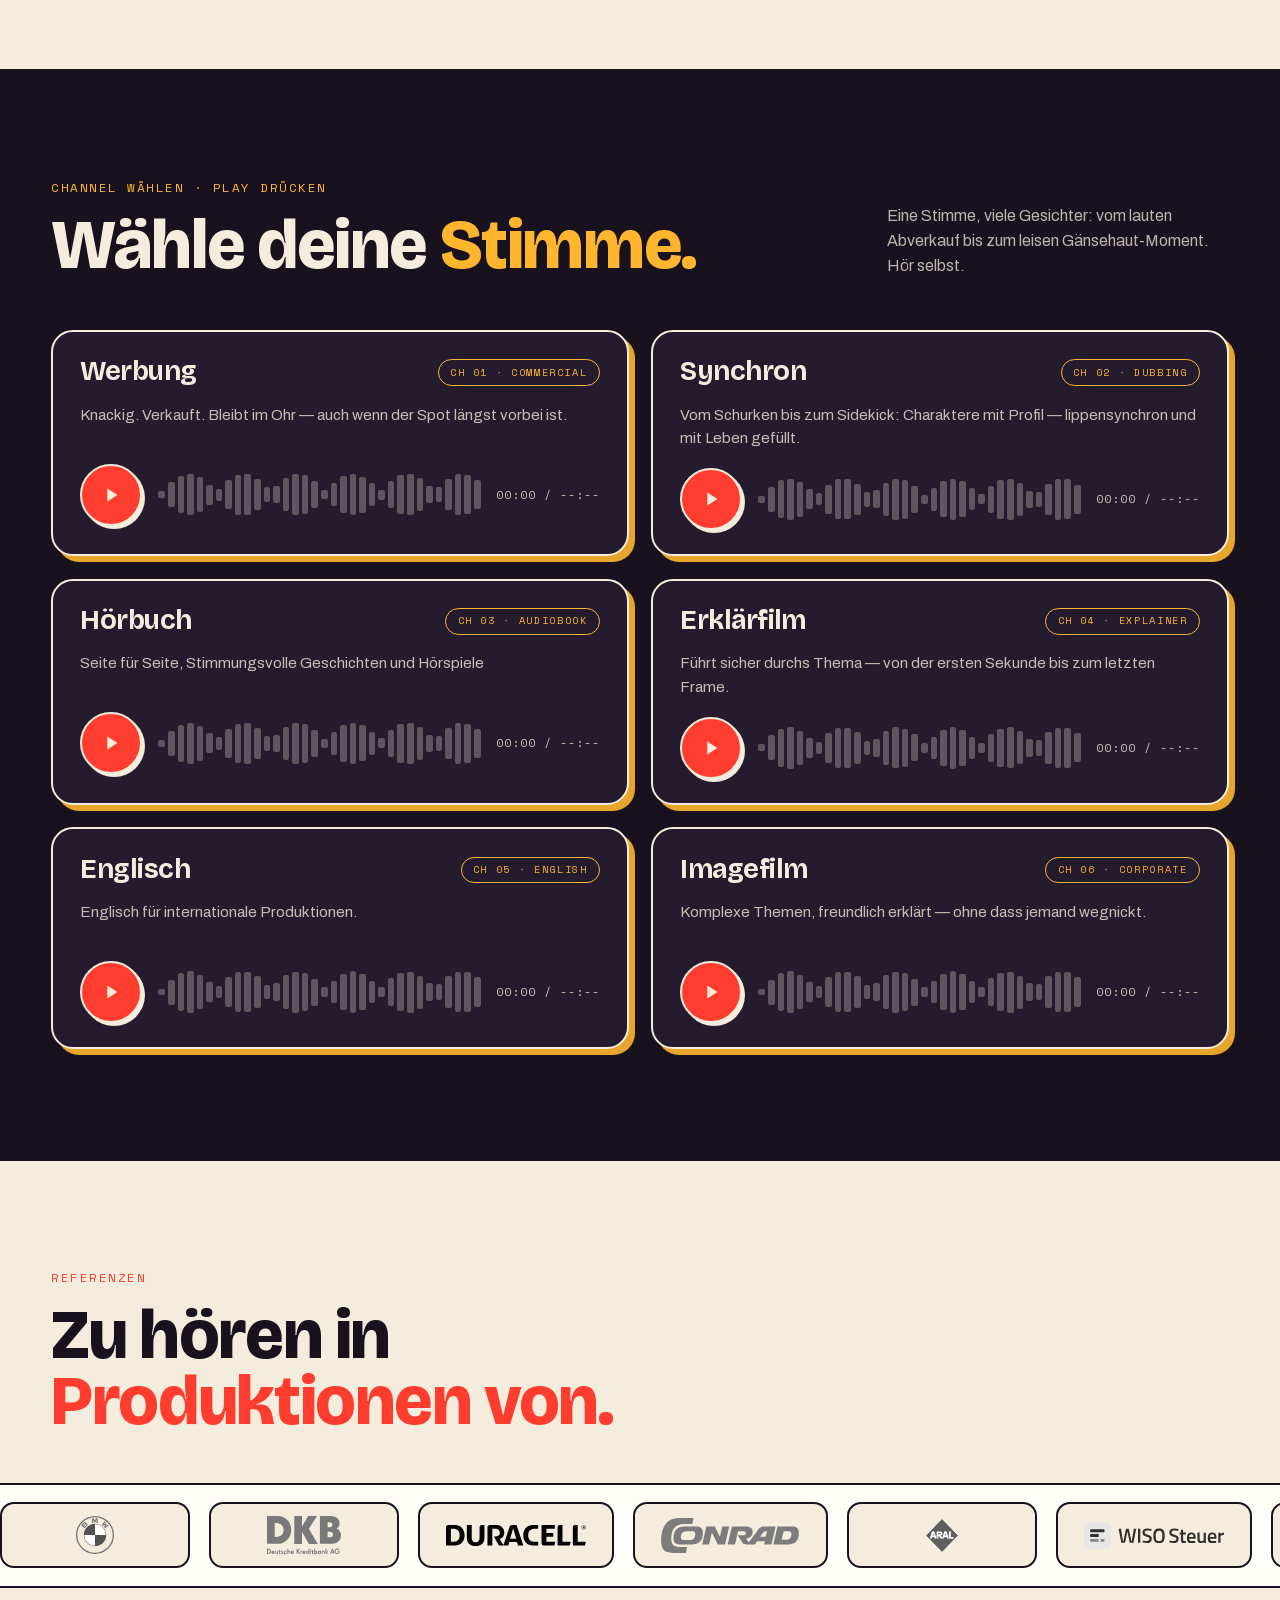
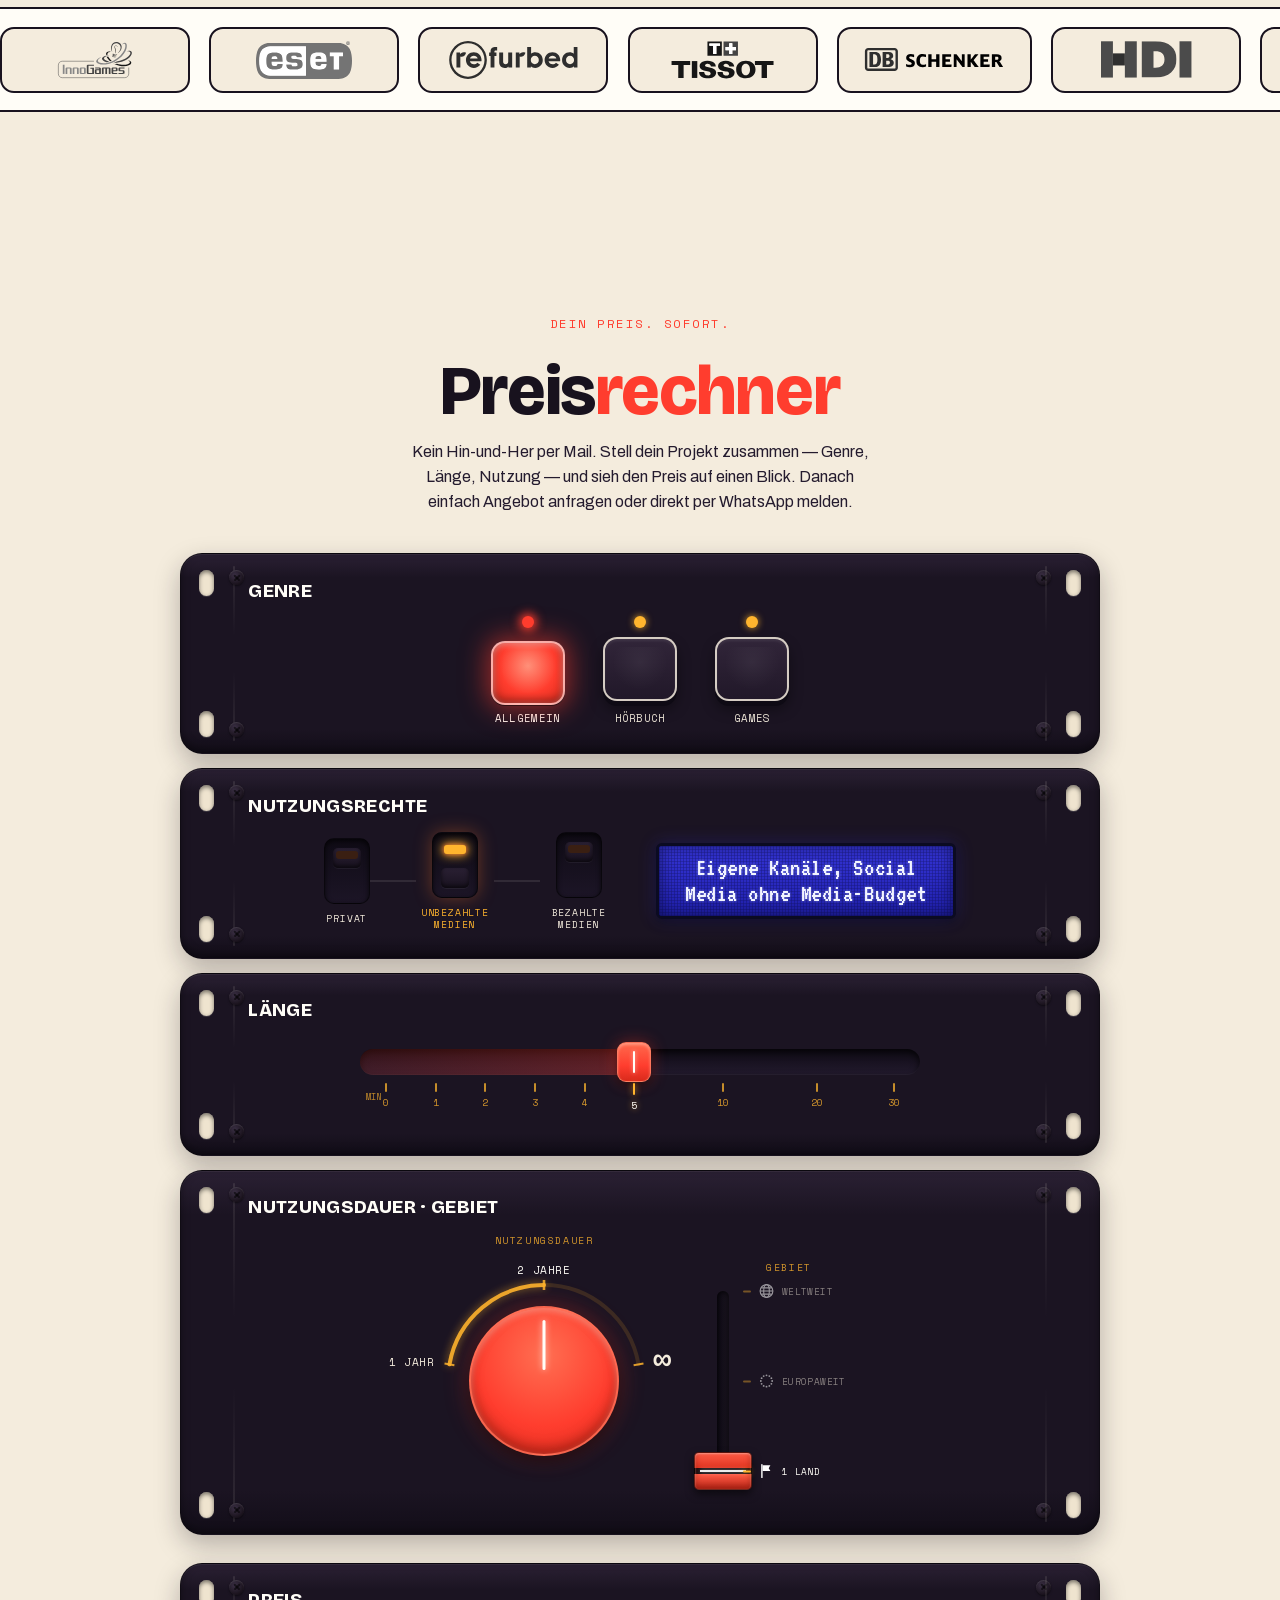
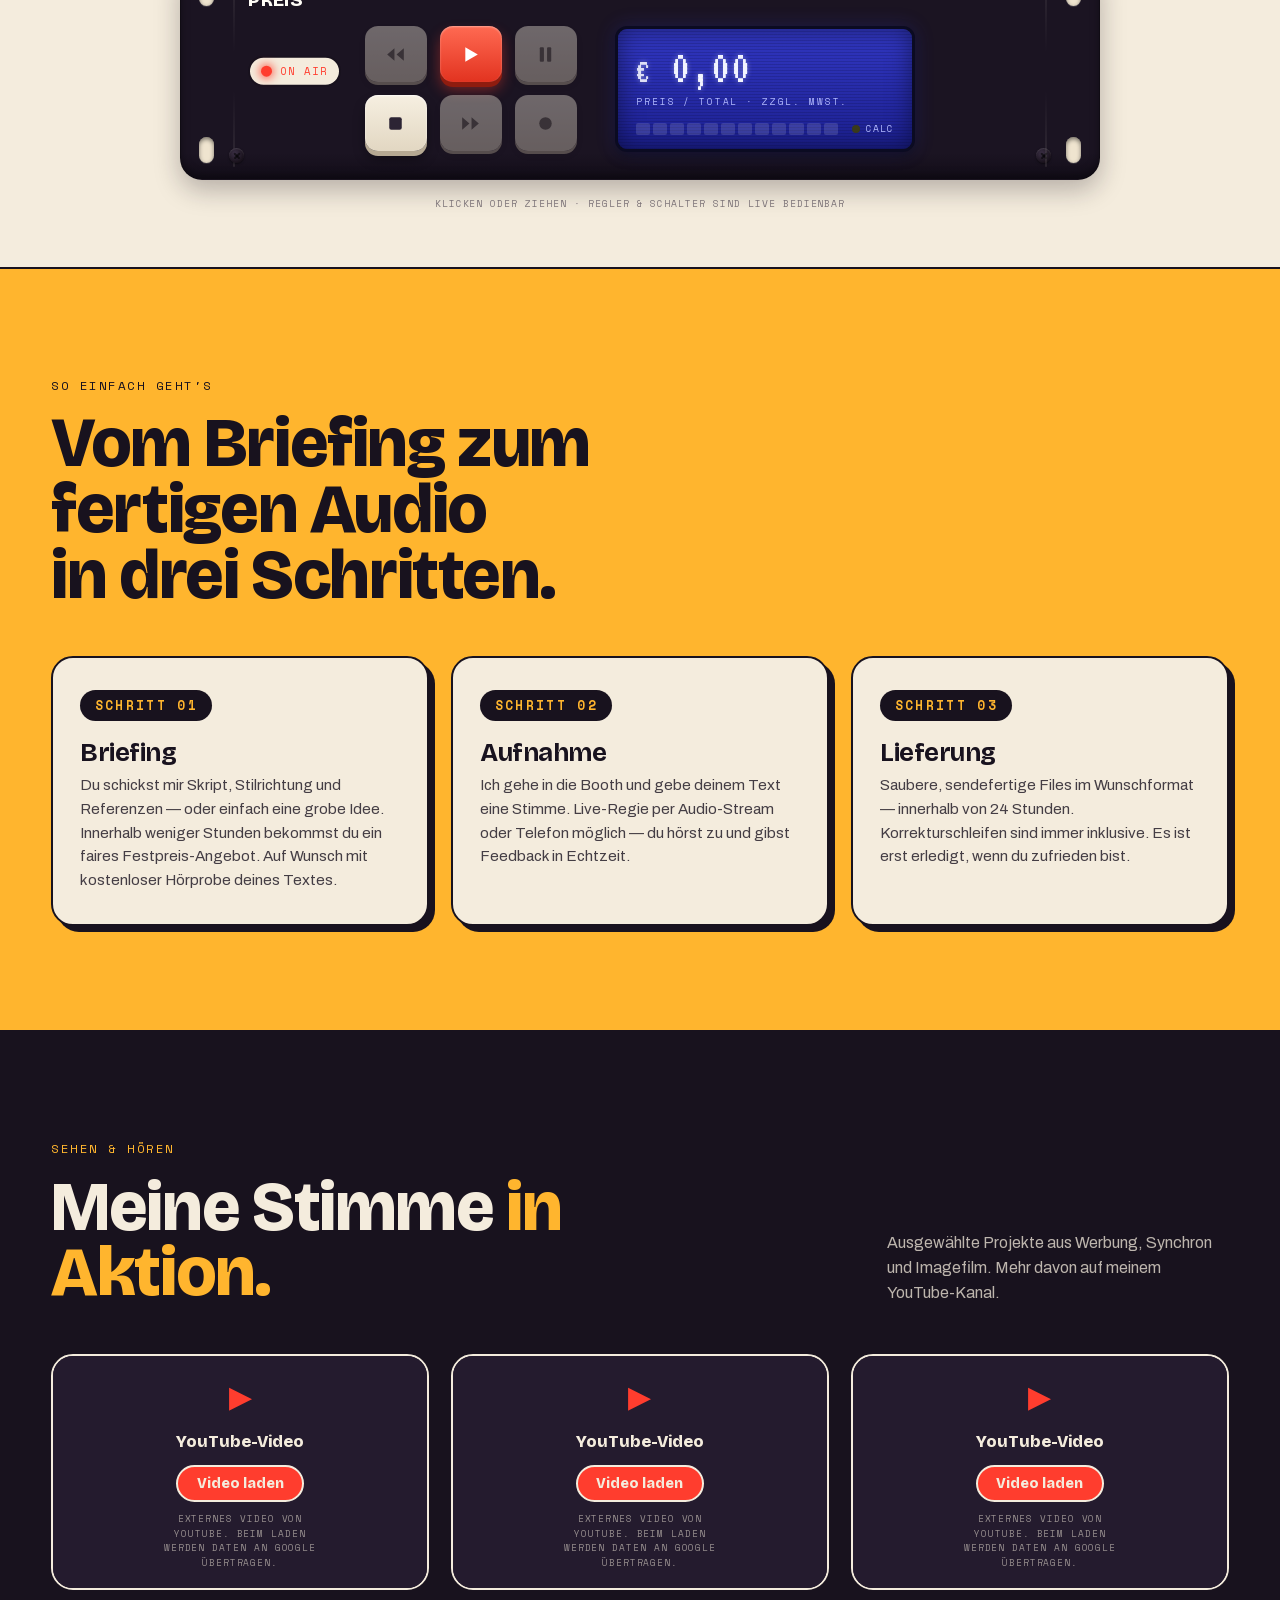
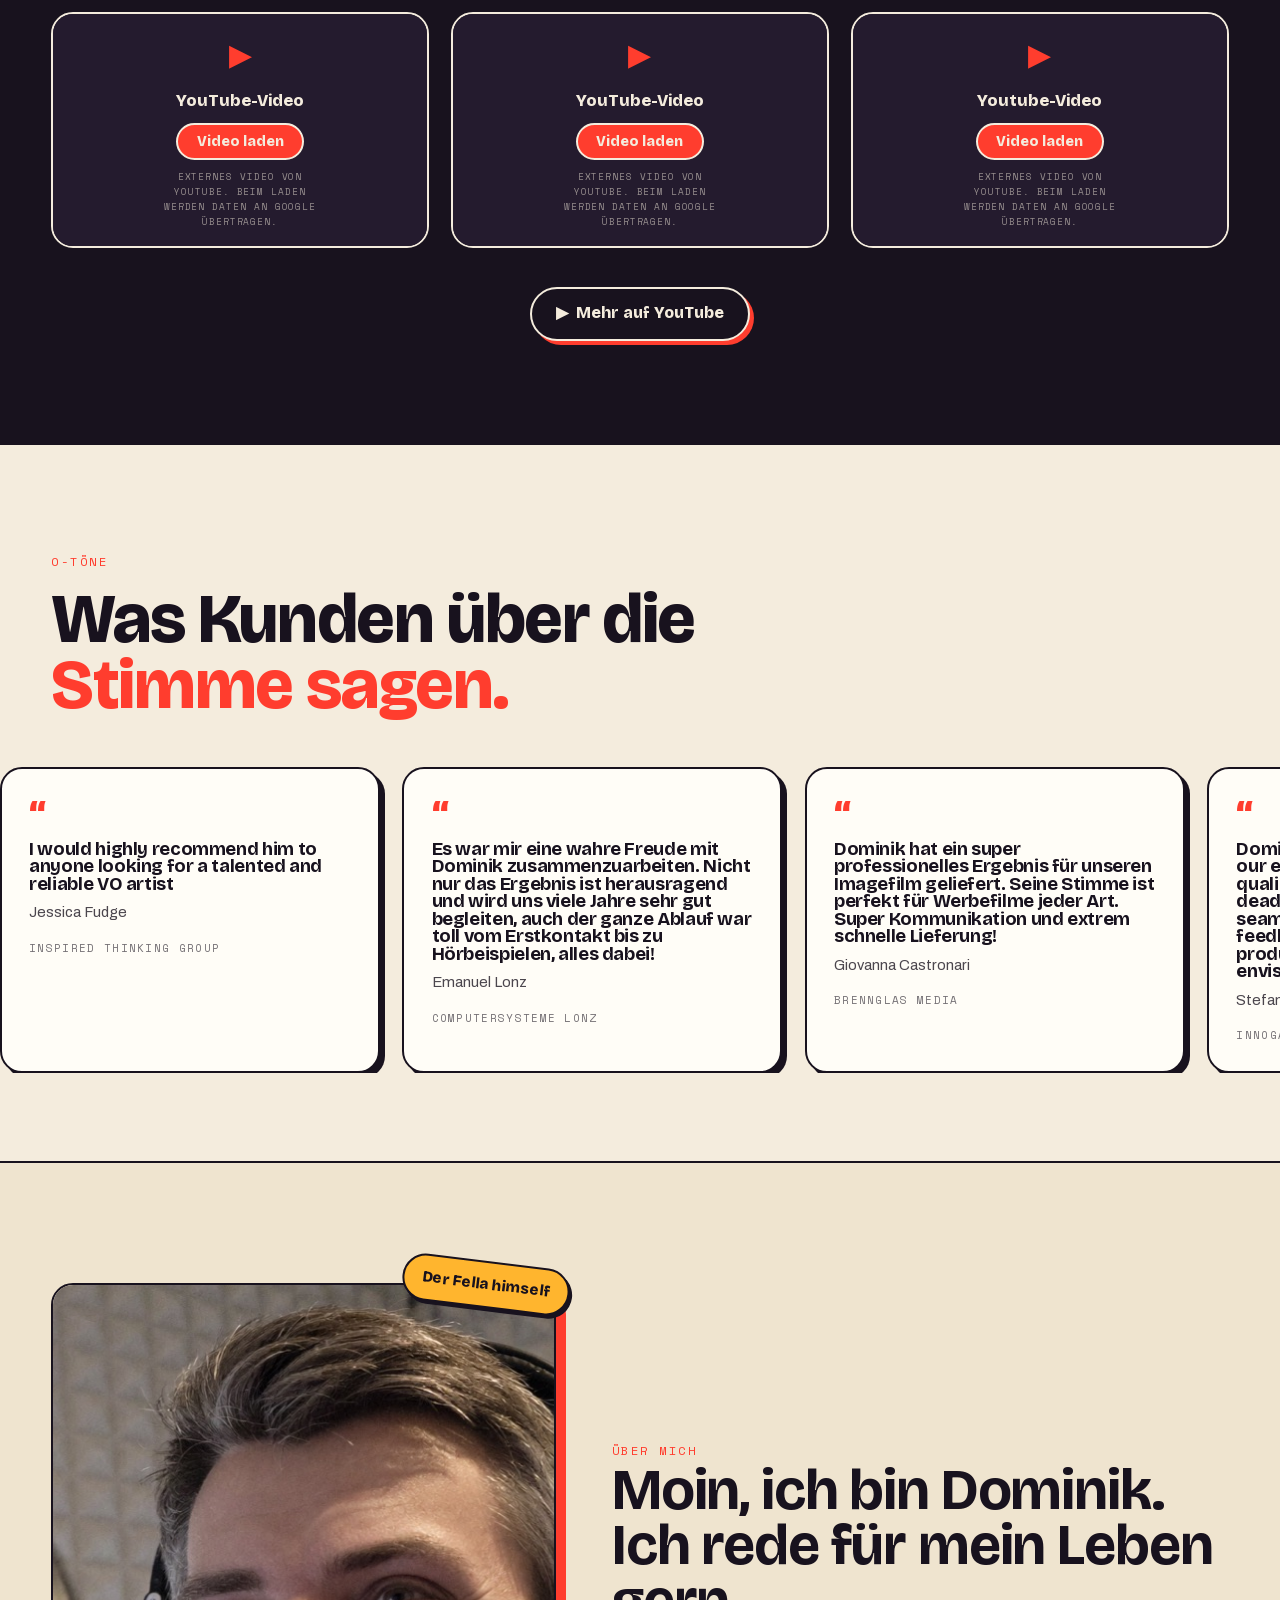
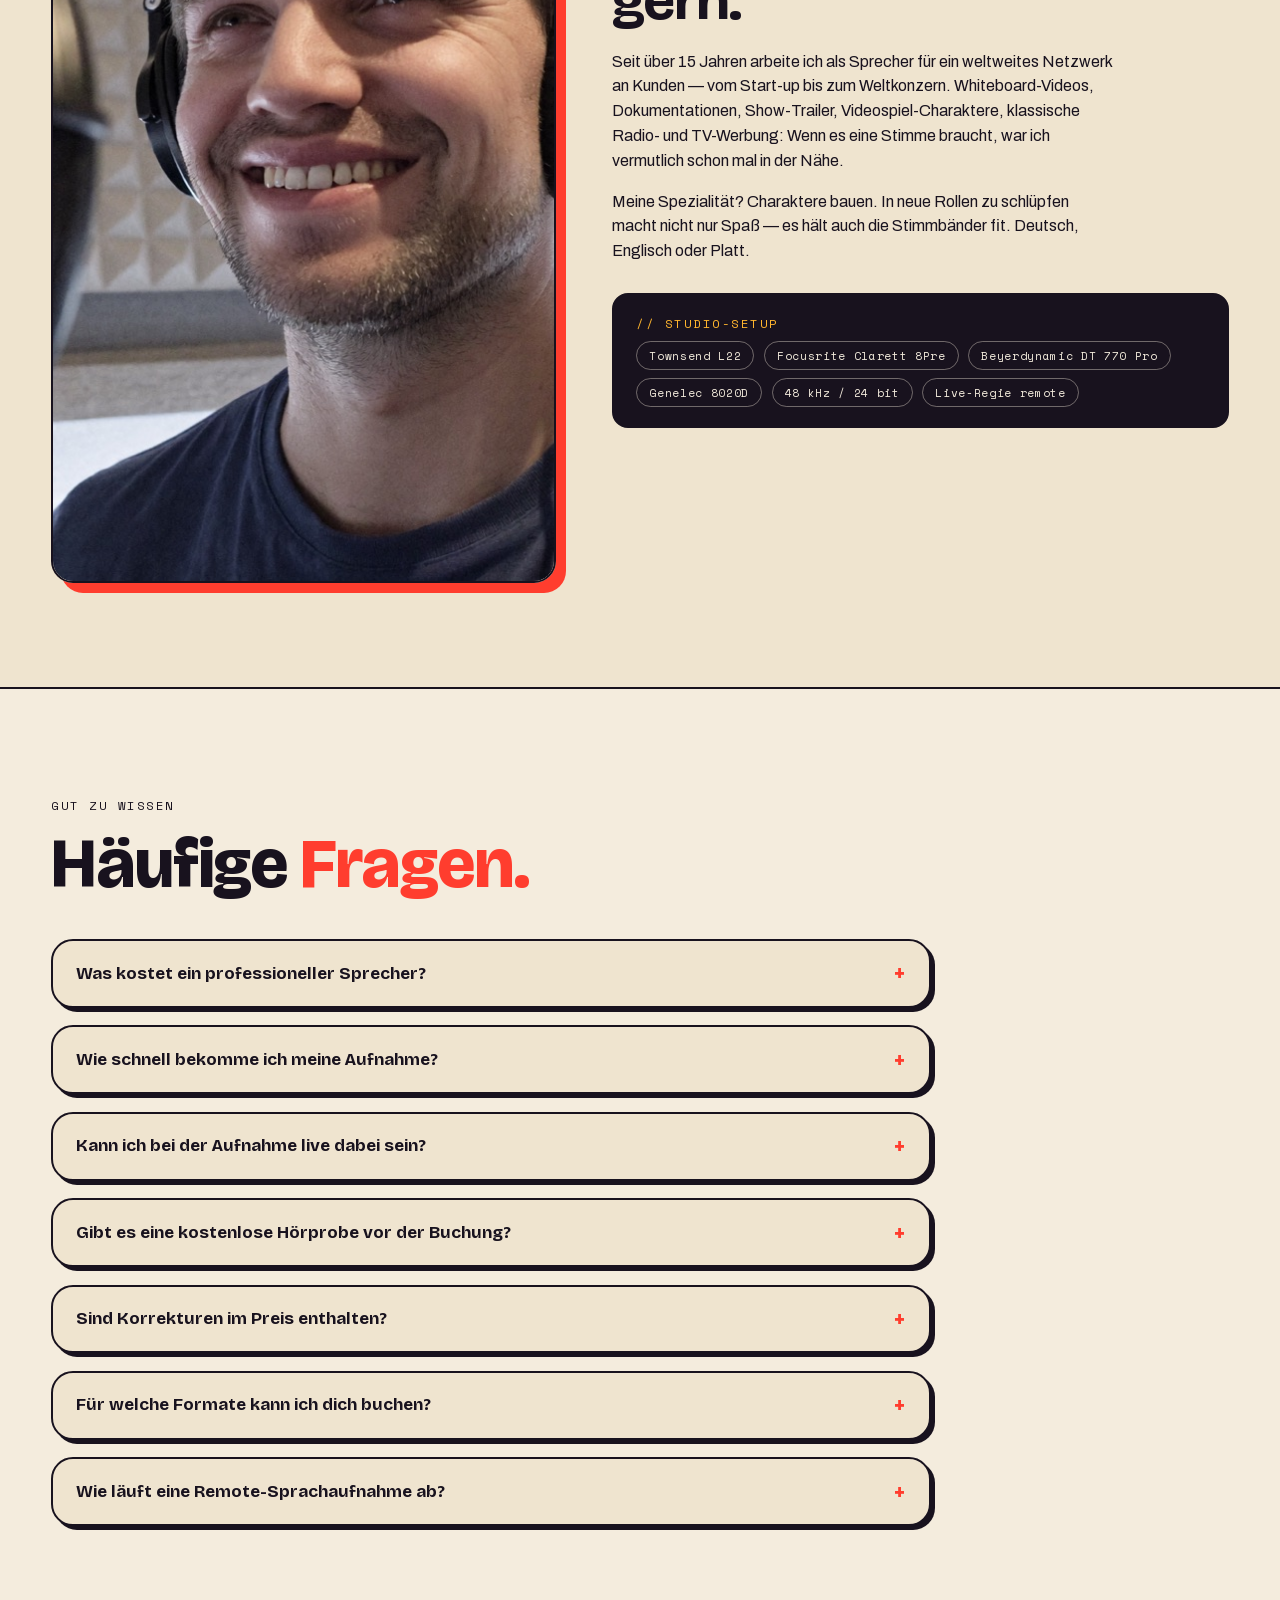
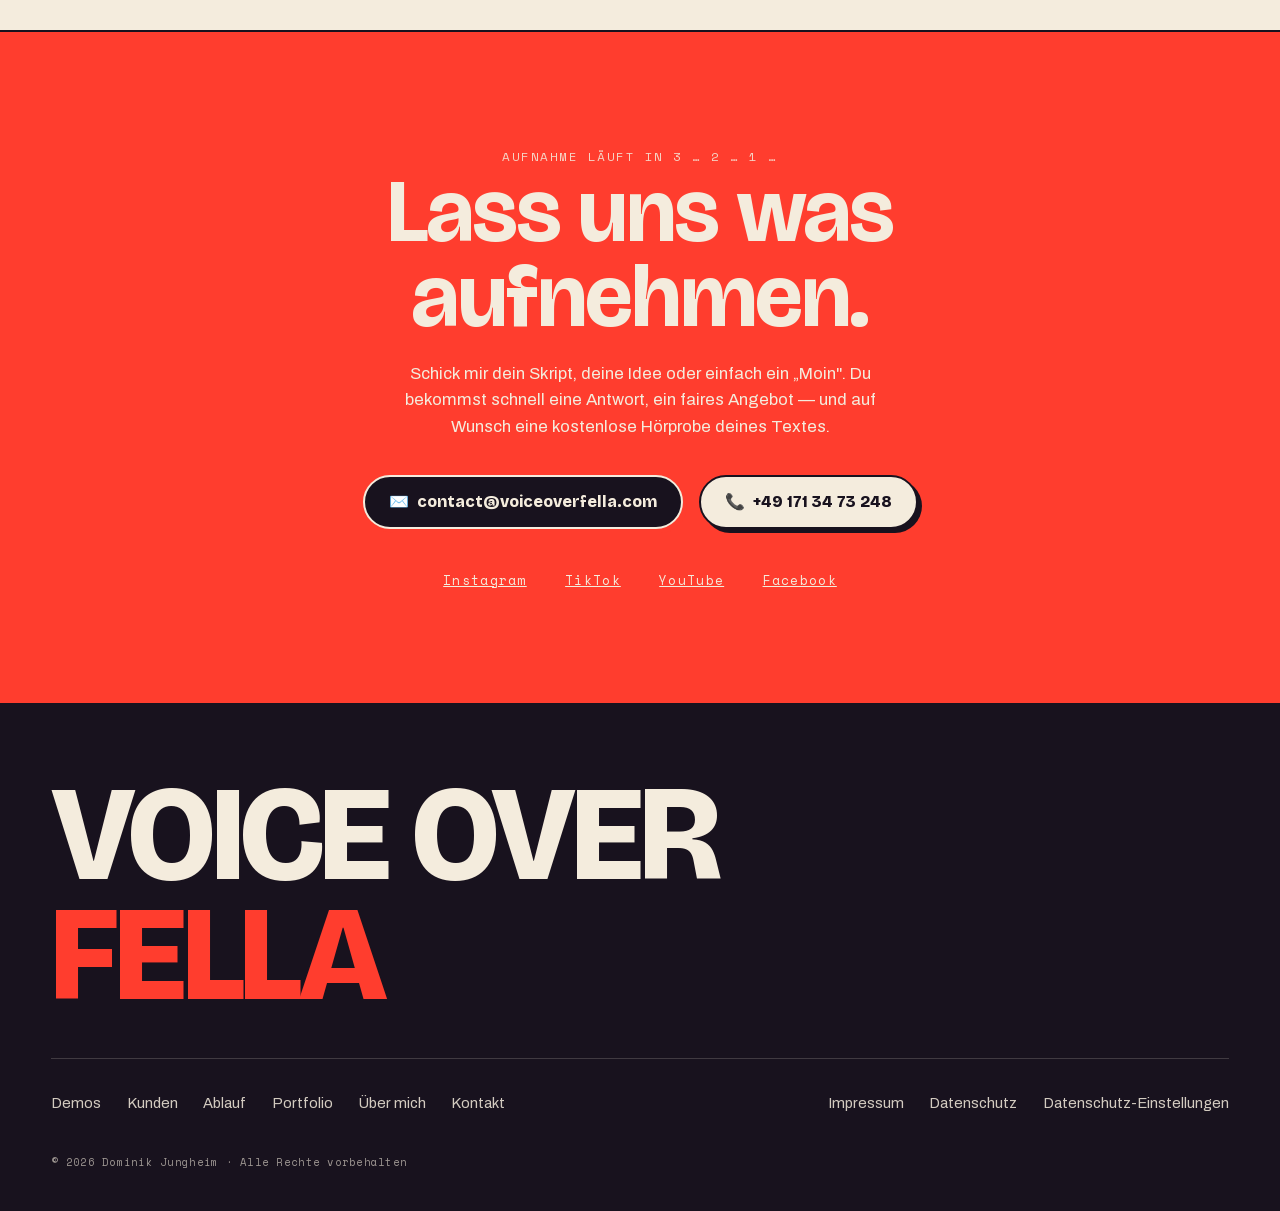
==== commit 9d7fcbba: "Add files via upload - Neue Berechnungslogik für Privvat - Neue Audio Demos - zusätzliche Videos" ====
--- a/index.html
+++ b/index.html
@@ -657,8 +657,8 @@
     </div>
     <div class="demo-grid">
 
-      <article class="demo reveal" data-src="https://www.sprecherkartei.info/wp-content/uploads/2015/03/Werbung-Voice-Over-Fella.mp3">
-        <div class="demo-top"><h3>Werbung</h3><span class="chip">CH 01 · Spot</span></div>
+      <article class="demo reveal" data-src="audios/werbung.mp3">
+        <div class="demo-top"><h3>Werbung</h3><span class="chip">CH 01 · Commercial</span></div>
         <p class="desc">Knackig. Verkauft. Bleibt im Ohr — auch wenn der Spot längst vorbei ist.</p>
         <div class="player">
           <button class="play-btn" aria-label="Werbe-Demo abspielen">
@@ -670,8 +670,8 @@
         </div>
       </article>
 
-      <article class="demo reveal" data-src="https://www.sprecherkartei.info/wp-content/uploads/2015/03/Synchron-Voice-Over-Fella.mp3">
-        <div class="demo-top"><h3>Synchron</h3><span class="chip">CH 02 · Charakter</span></div>
+      <article class="demo reveal" data-src="audios/synchron.mp3">
+        <div class="demo-top"><h3>Synchron</h3><span class="chip">CH 02 · Dubbing</span></div>
         <p class="desc">Vom Schurken bis zum Sidekick: Charaktere mit Profil — lippensynchron und mit Leben gefüllt.</p>
         <div class="player">
           <button class="play-btn" aria-label="Synchron-Demo abspielen">
@@ -683,9 +683,9 @@
         </div>
       </article>
 
-      <article class="demo reveal" data-src="https://www.sprecherkartei.info/wp-content/uploads/2015/03/Trailer-Voice-Over-Fella.mp3">
-        <div class="demo-top"><h3>Trailer &amp; Imagefilm</h3><span class="chip">CH 03 · Image</span></div>
-        <p class="desc">Der große Ton für große Bilder. Wenn deine Marke nach Kinosaal klingen soll.</p>
+      <article class="demo reveal" data-src="audios/horbuch.mp3">
+        <div class="demo-top"><h3>Hörbuch</h3><span class="chip">CH 03 · Audiobook</span></div>
+        <p class="desc">Seite für Seite, Stimmungsvolle Geschichten und Hörspiele</p>
         <div class="player">
           <button class="play-btn" aria-label="Trailer-Demo abspielen">
             <svg class="ico-play" viewBox="0 0 24 24"><path d="M8 5v14l11-7z"/></svg>
@@ -696,9 +696,9 @@
         </div>
       </article>
 
-      <article class="demo reveal" data-src="audios/rundfunk.mp3">
-        <div class="demo-top"><h3>Rundfunk</h3><span class="chip">CH 04 · Radio/TV</span></div>
-        <p class="desc">Funkspots, Station-Voice, Trailer fürs Programm. <span class="file-note"></span></p>
+      <article class="demo reveal" data-src="audios/explainer.mp3">
+        <div class="demo-top"><h3>Erklärfilm</h3><span class="chip">CH 04 · Explainer</span></div>
+        <p class="desc">Führt sicher durchs Thema — von der ersten Sekunde bis zum letzten Frame.</p>
         <div class="player">
           <button class="play-btn" aria-label="Rundfunk-Demo abspielen">
             <svg class="ico-play" viewBox="0 0 24 24"><path d="M8 5v14l11-7z"/></svg>
@@ -710,8 +710,8 @@
       </article>
 
       <article class="demo reveal" data-src="audios/englisch.mp3">
-        <div class="demo-top"><h3>English</h3><span class="chip">CH 05 · US-Accent</span></div>
-        <p class="desc">American English für internationale Produktionen. <span class="file-note"></span></p>
+        <div class="demo-top"><h3>Englisch</h3><span class="chip">CH 05 · English</span></div>
+        <p class="desc">Englisch für internationale Produktionen. <span class="file-note"></span></p>
         <div class="player">
           <button class="play-btn" aria-label="Englisch-Demo abspielen">
             <svg class="ico-play" viewBox="0 0 24 24"><path d="M8 5v14l11-7z"/></svg>
@@ -722,8 +722,8 @@
         </div>
       </article>
 
-      <article class="demo placeholder reveal" data-src="audio/elearning-demo.mp3">
-        <div class="demo-top"><h3>E-Learning &amp; Erklärfilm</h3><span class="chip">CH 06 · Explain</span></div>
+      <article class="demo reveal" data-src="audios/image.mp3">
+        <div class="demo-top"><h3>Imagefilm</h3><span class="chip">CH 06 · Corporate</span></div>
         <p class="desc">Komplexe Themen, freundlich erklärt — ohne dass jemand wegnickt. <span class="file-note"></span></p>
         <div class="player">
           <button class="play-btn" aria-label="E-Learning-Demo abspielen">
@@ -892,16 +892,16 @@
         </div>
       </div>
       <div class="video reveal">
-        <iframe data-src="https://player.vimeo.com/video/814060819"
+        <iframe data-src="https://www.youtube-nocookie.com/embed/0e97w8FjLmw"
           title="Werbespot — Voice Over Fella"
           referrerpolicy="strict-origin-when-cross-origin"
           allow="accelerometer; encrypted-media; picture-in-picture"
           allowfullscreen loading="lazy"></iframe>
         <div class="video-ph">
           <span class="tv">▶</span>
-          <p class="vp-title">Vimeo-Video</p>
+          <p class="vp-title">Youtube-Video</p>
           <button type="button" class="video-ph-btn">Video laden</button>
-          <span class="vp-note">Externes Video von Vimeo. Beim Laden werden Daten an Google übertragen.</span>
+          <span class="vp-note">Externes Video von Youtube. Beim Laden werden Daten an Google übertragen.</span>
         </div>
       </div>
     </div>
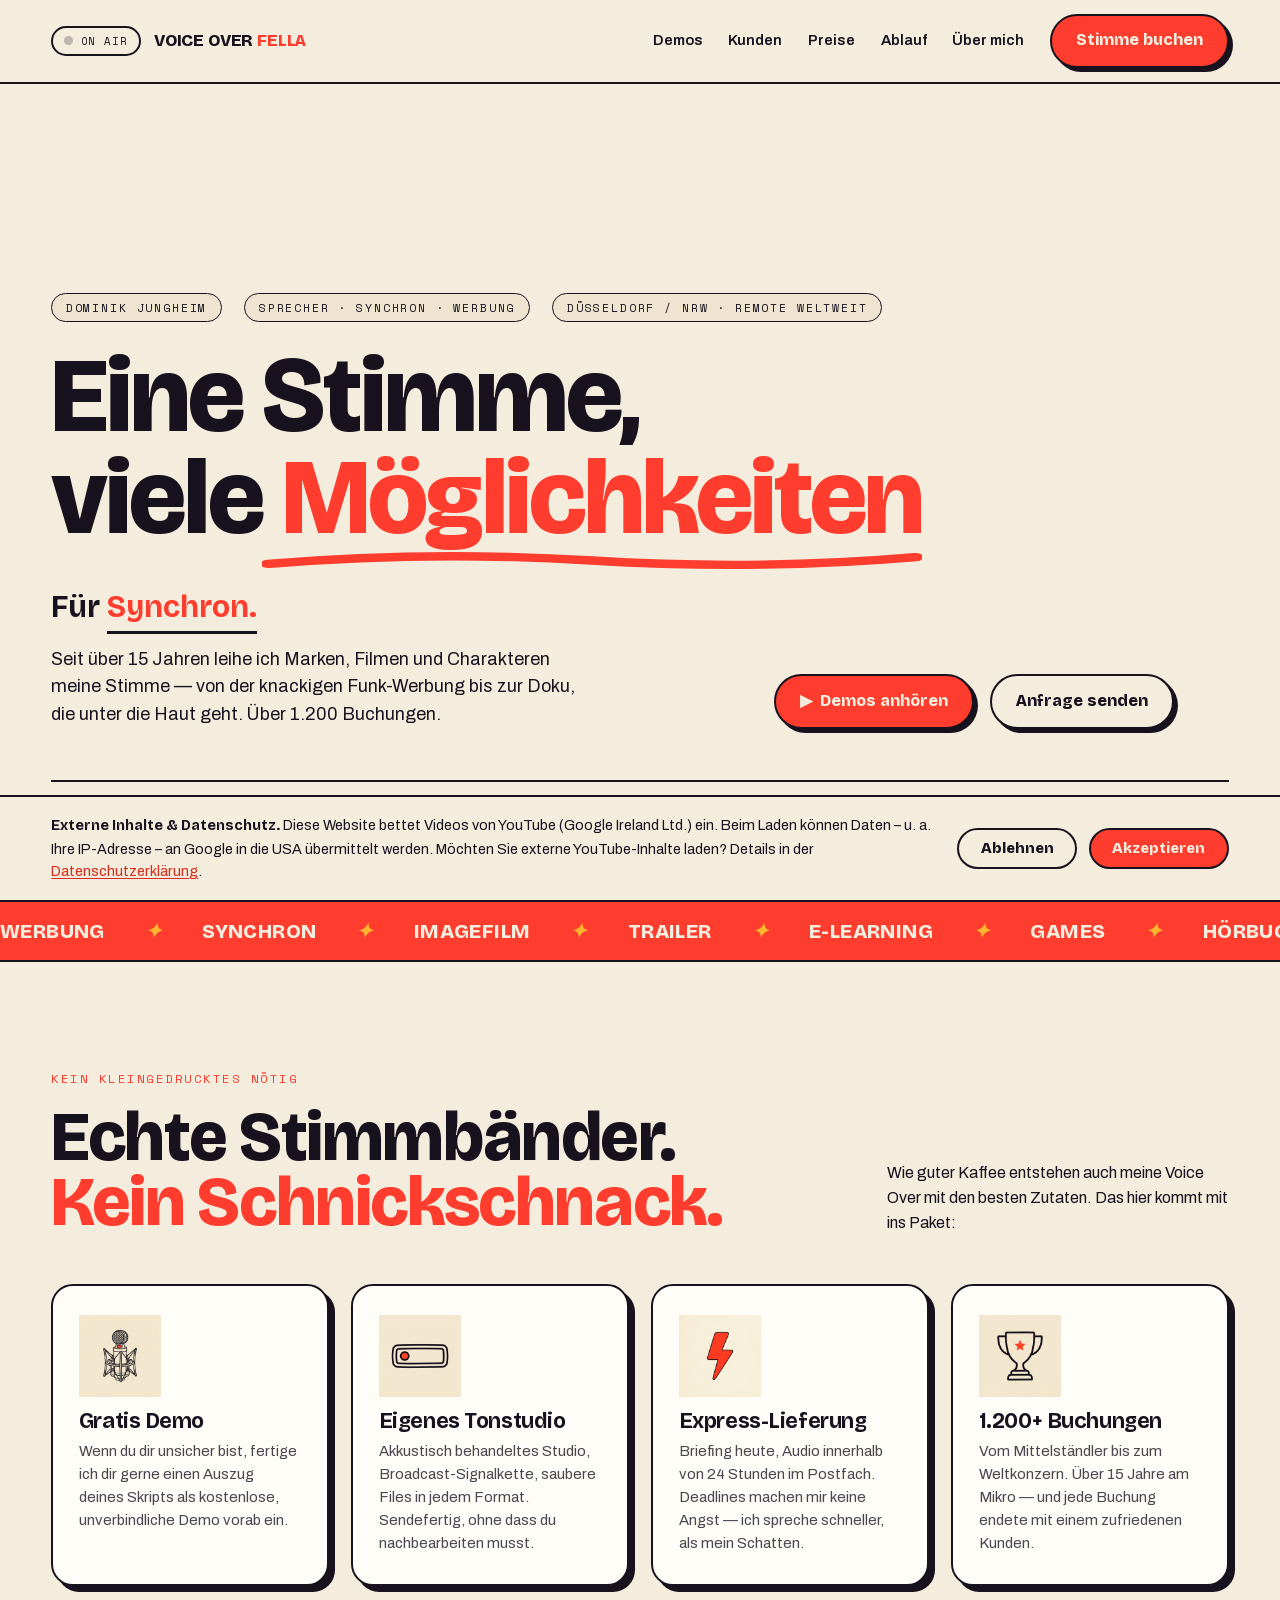
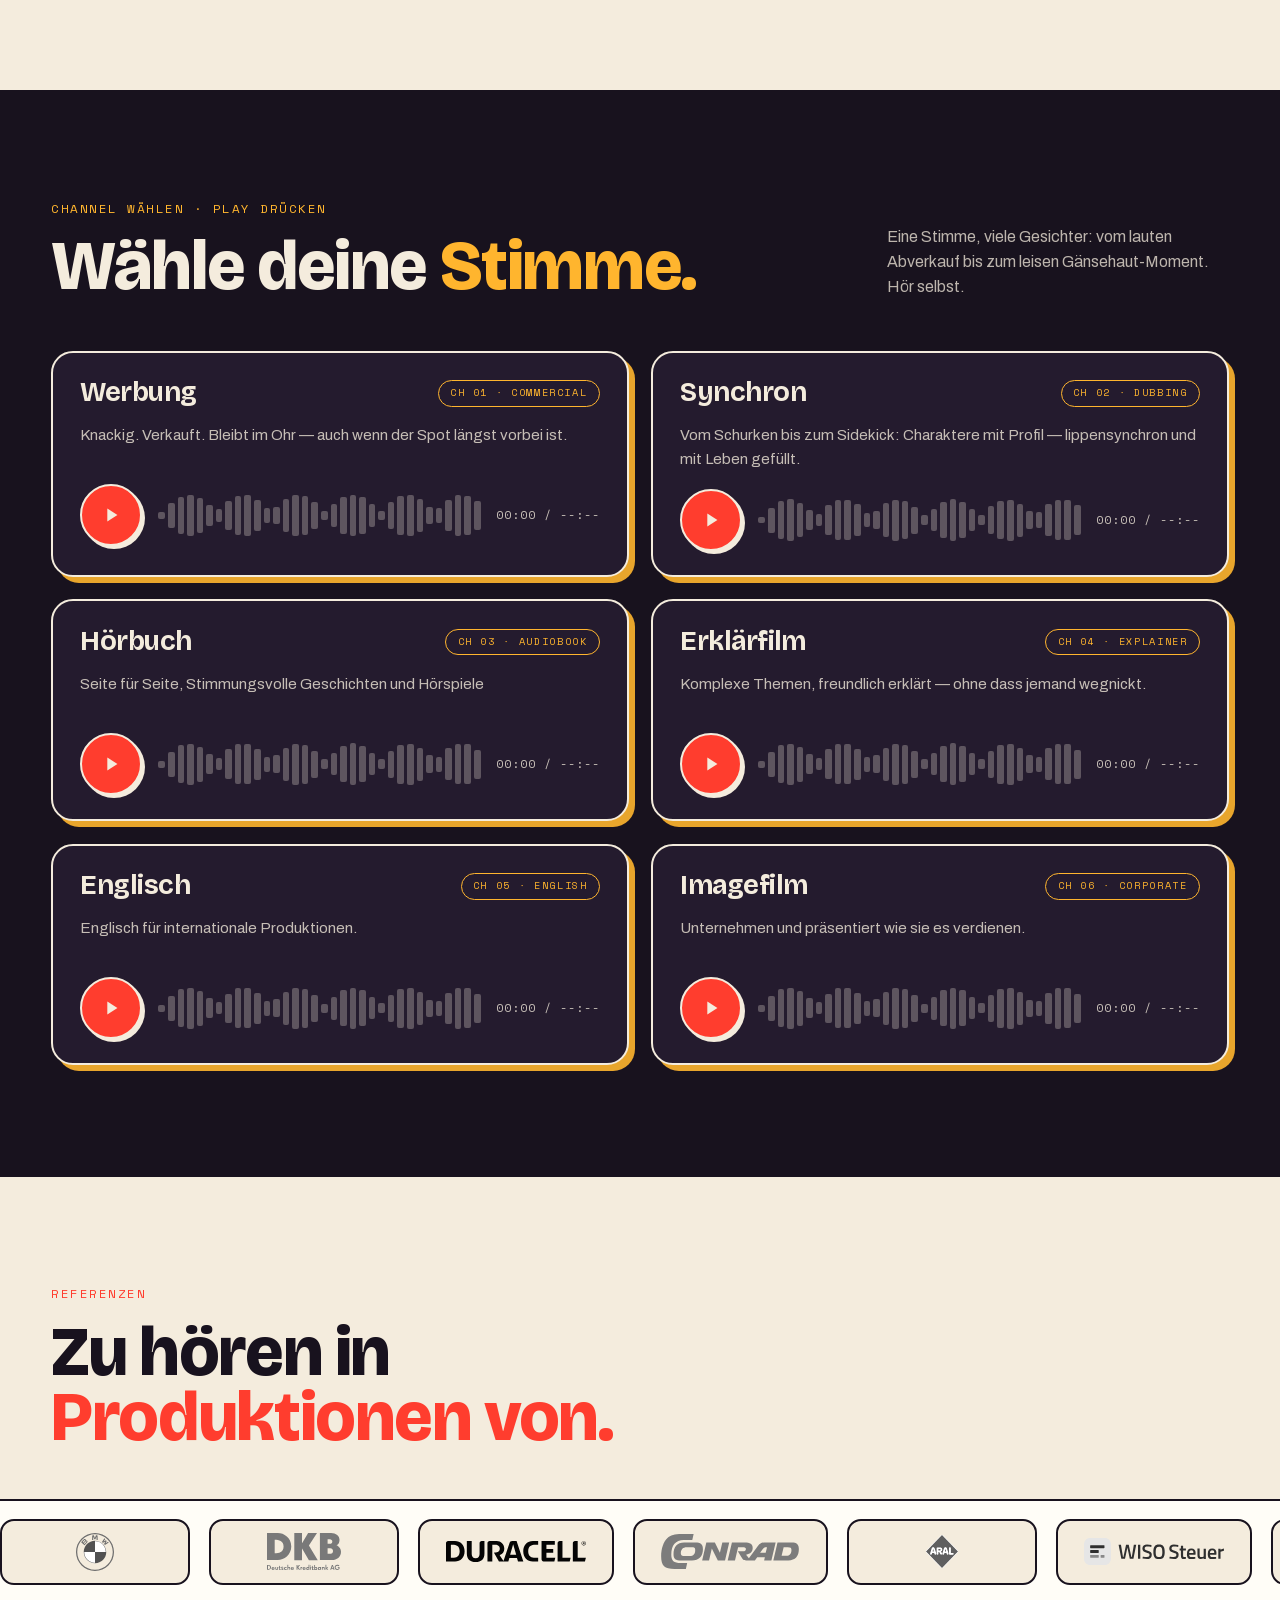
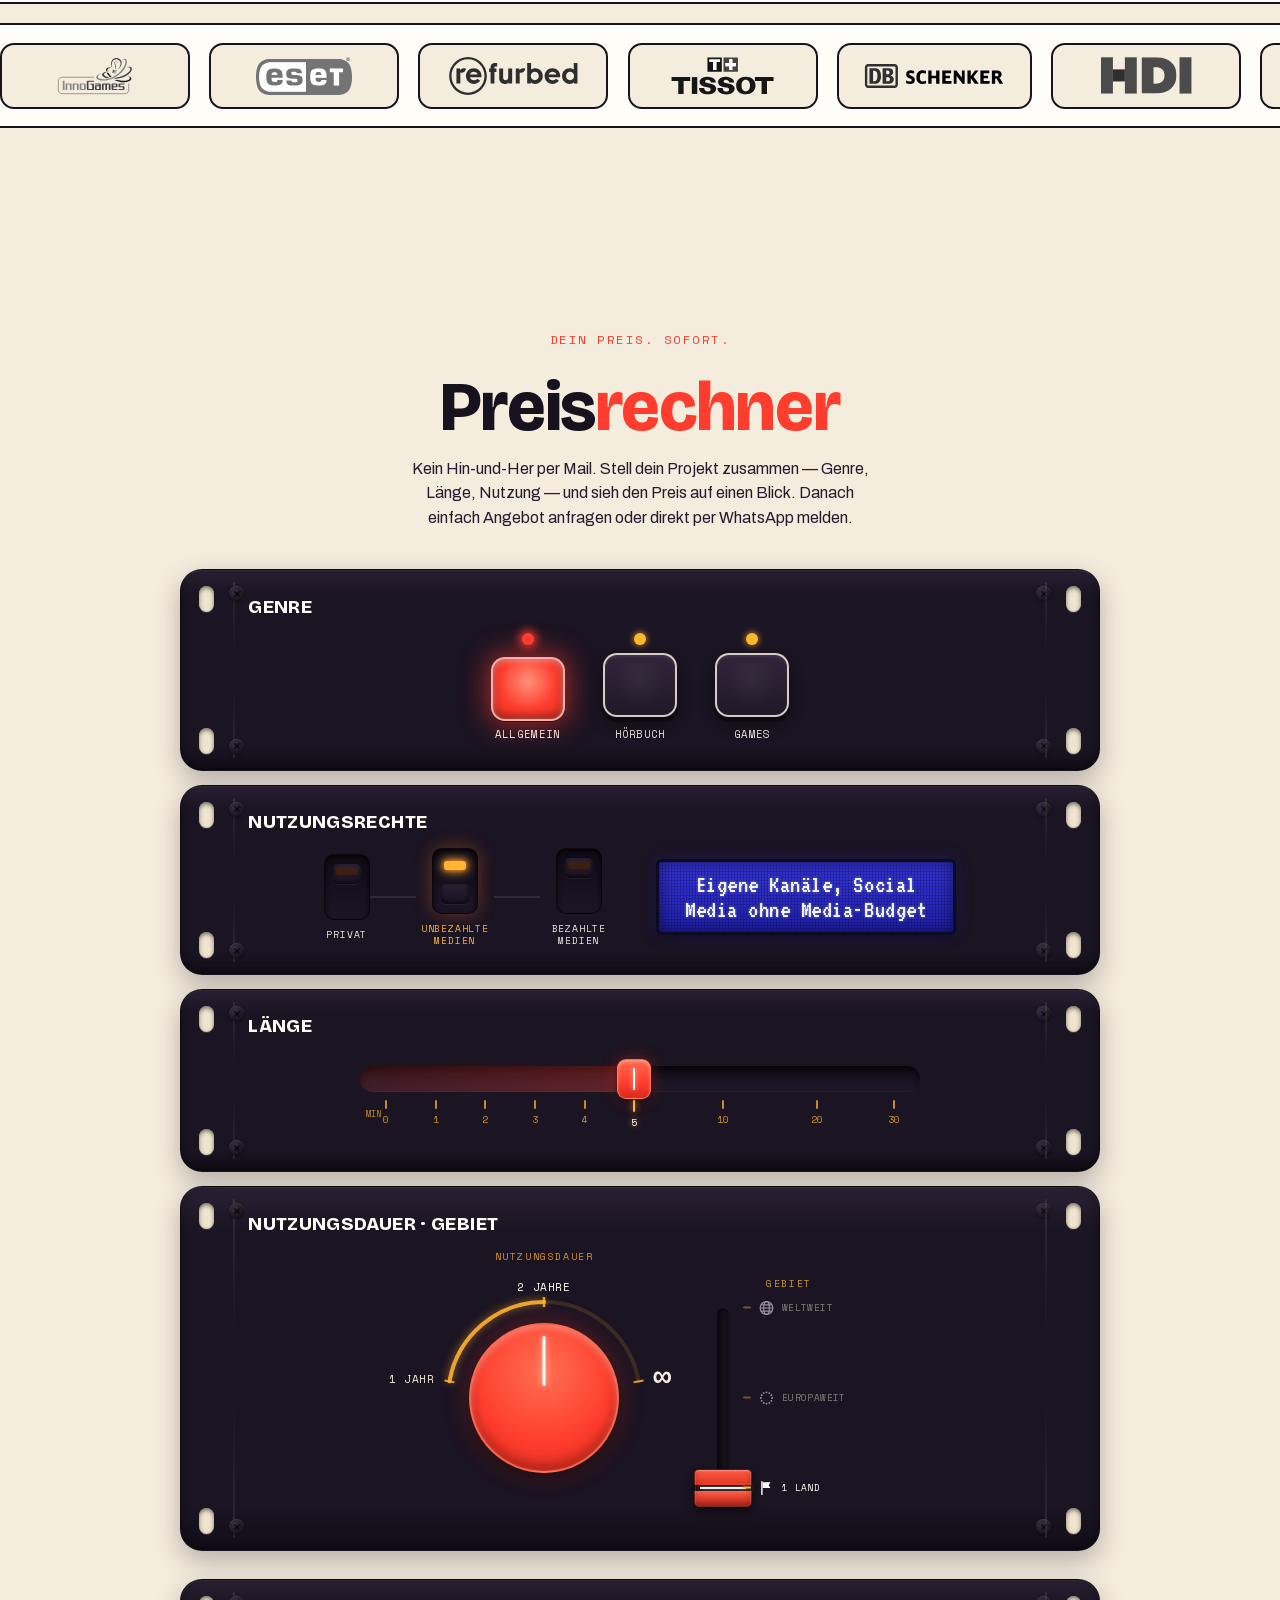
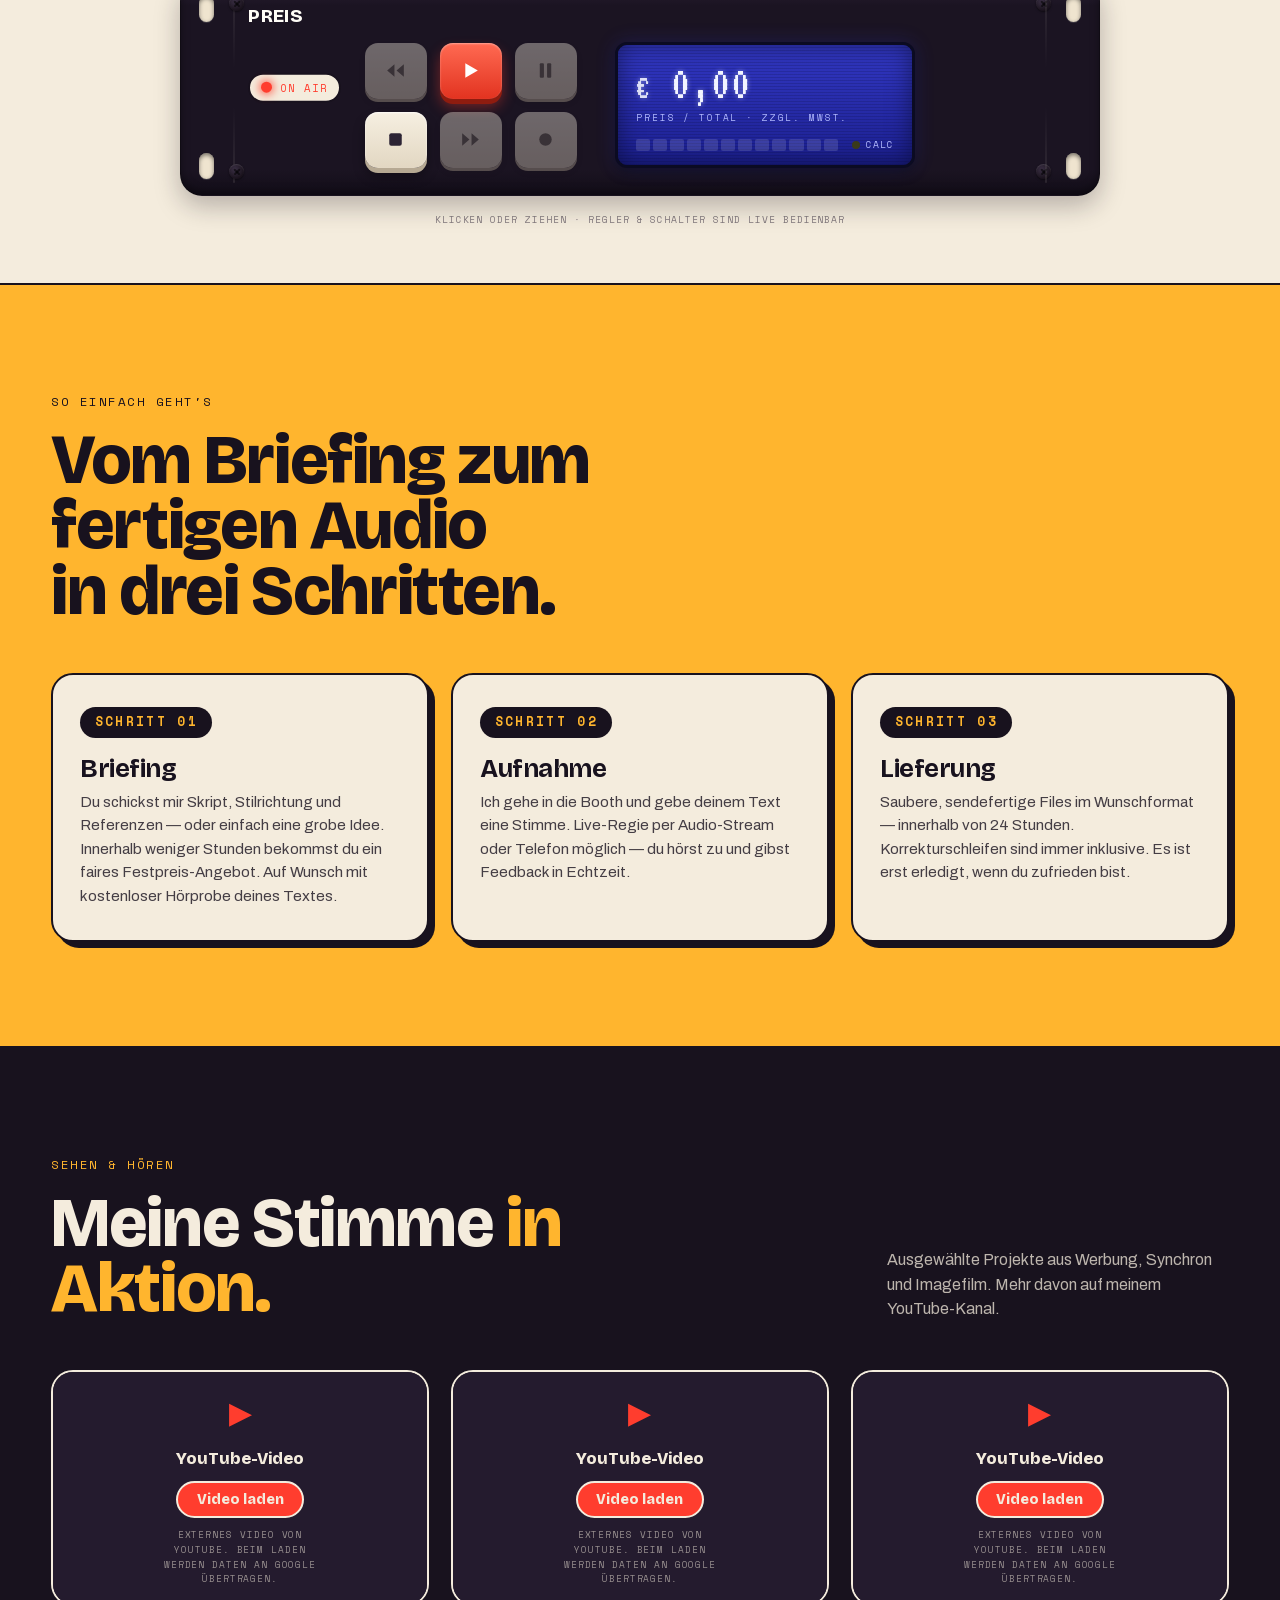
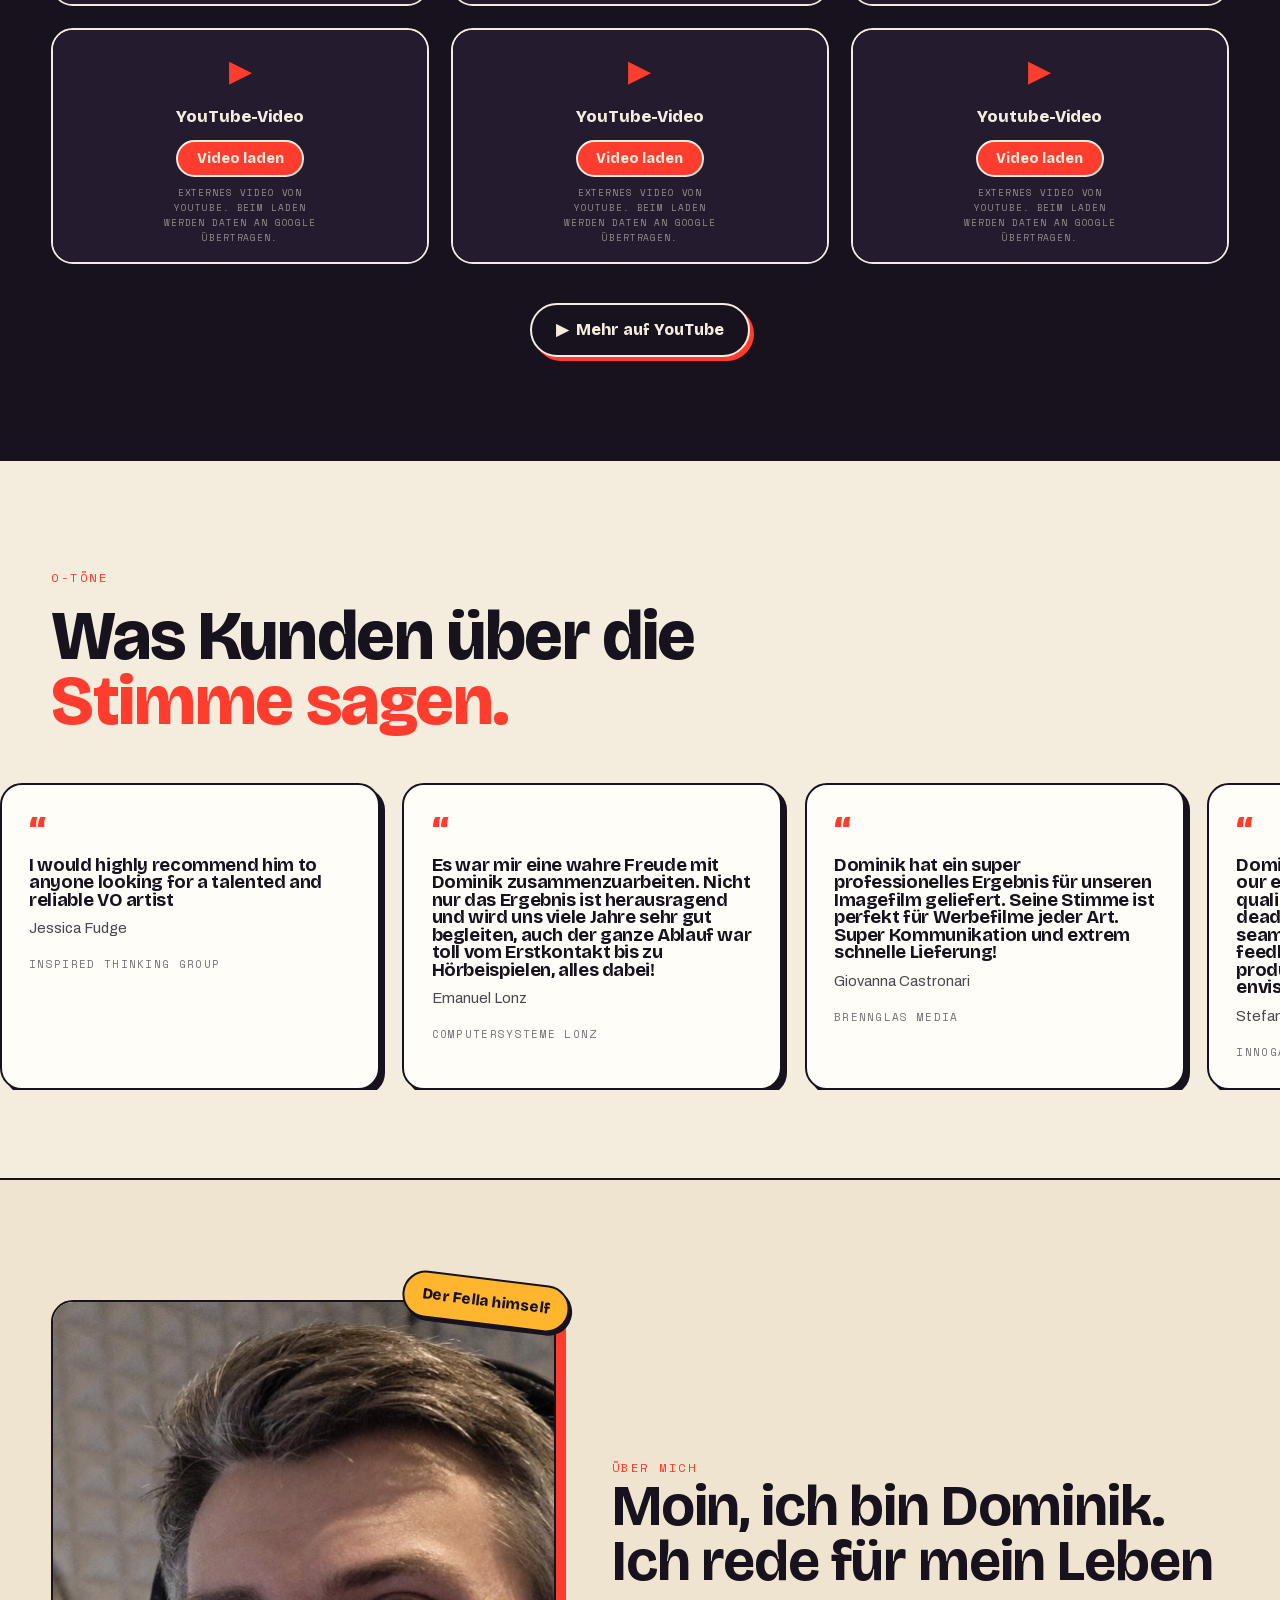
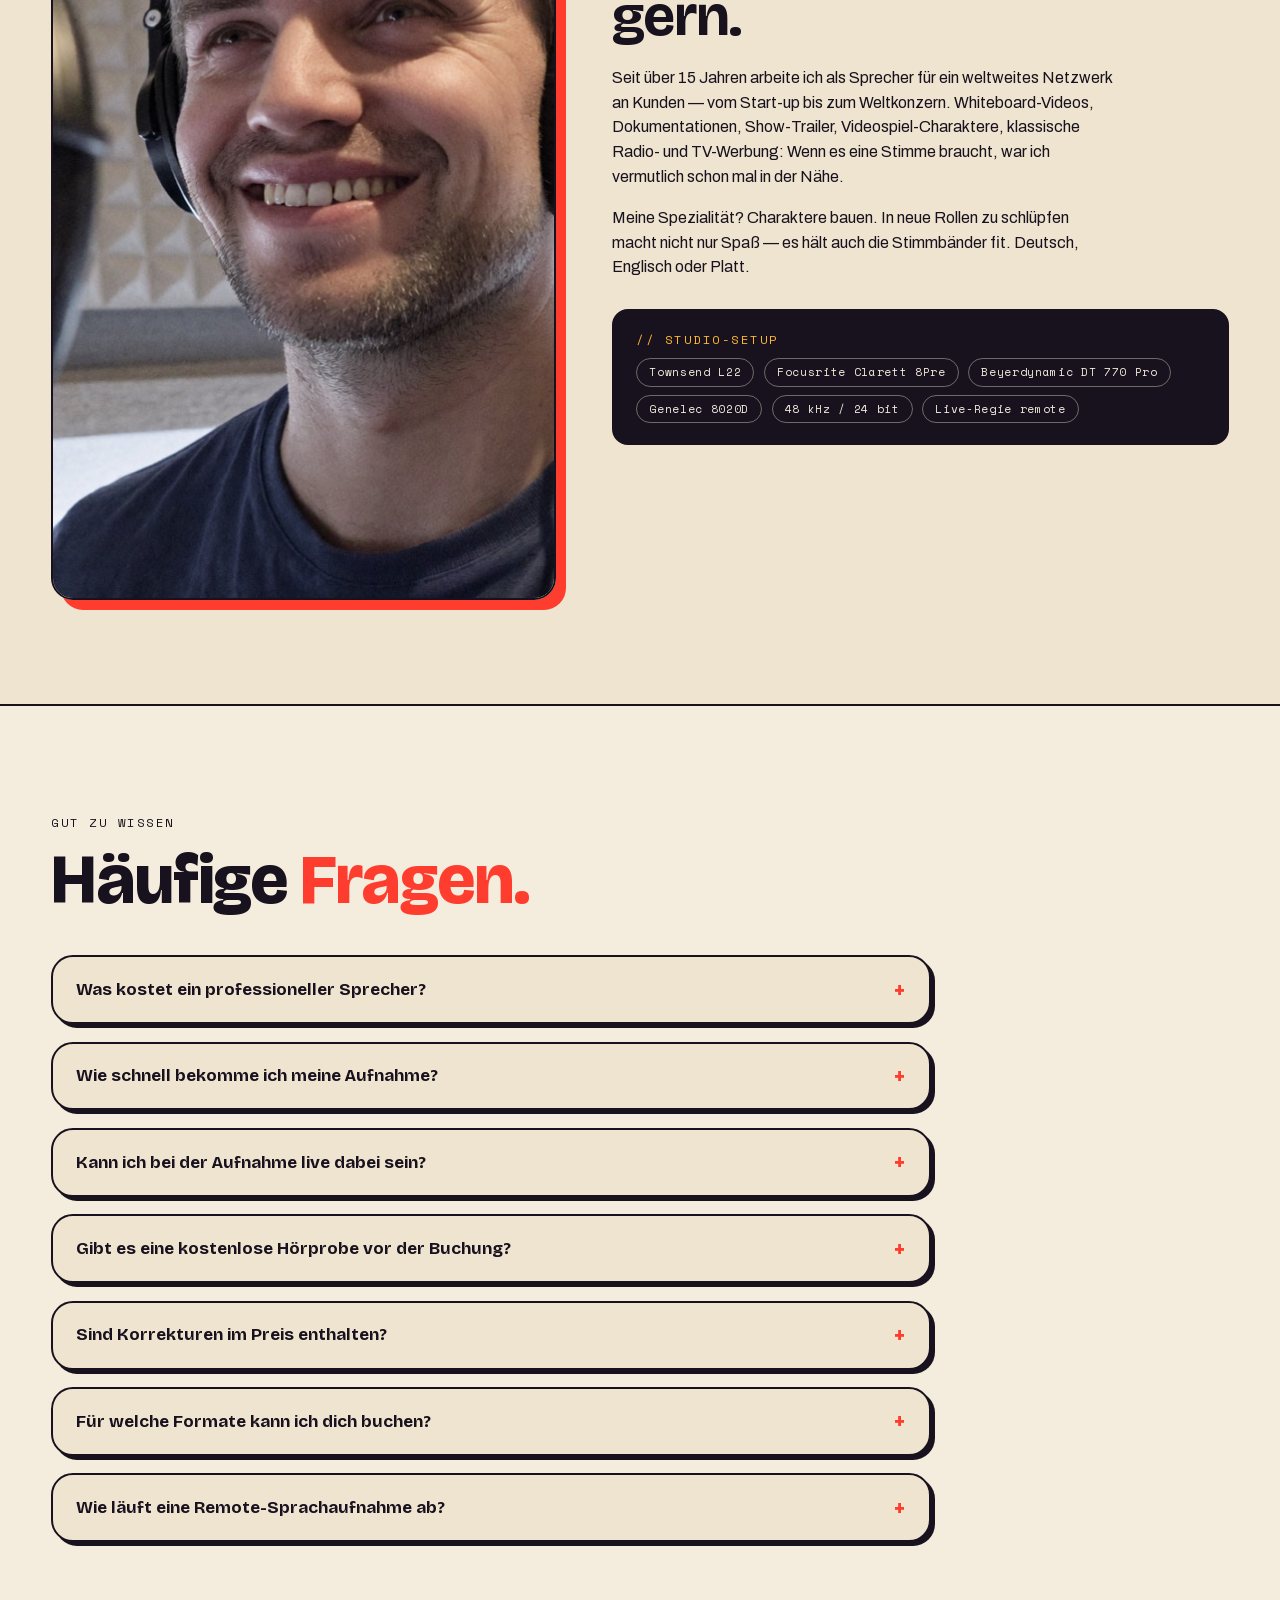
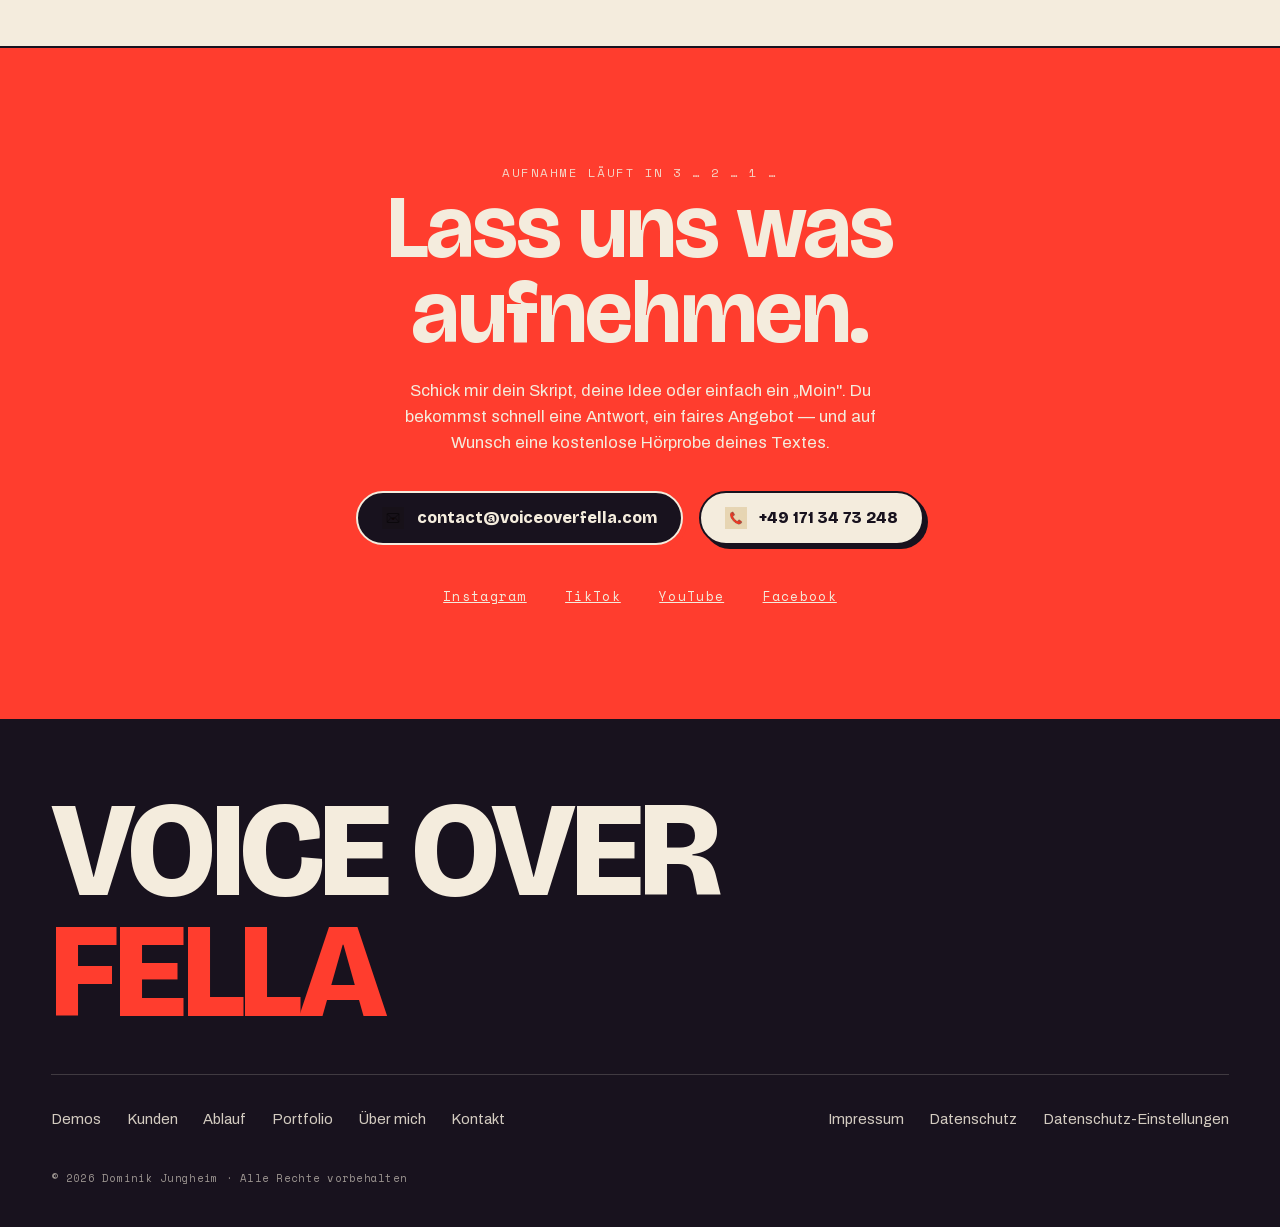
==== commit 7b5ed50d: "Add files via upload - Neue Icons" ====
--- a/index.html
+++ b/index.html
@@ -340,12 +340,10 @@
 }
 .badge:hover{transform:translate(-3px,-3px) rotate(-.6deg);box-shadow:10px 10px 0 var(--ink)}
 .badge .icon{
-  width:58px;height:58px;border-radius:50%;border:2px solid var(--ink);
-  display:grid;place-items:center;font-size:1.5rem;background:var(--amber);margin-bottom:1.1rem;
-}
-.badge:nth-child(2) .icon{background:var(--red);color:var(--paper)}
-.badge:nth-child(3) .icon{background:var(--paper-soft)}
-.badge:nth-child(4) .icon{background:var(--ink);color:var(--amber)}
+  width:82px;height:82px;display:grid;place-items:center;margin-bottom:.9rem;
+}
+.badge .icon img{width:100%;height:100%;object-fit:contain;display:block}
+.btn img{width:22px;height:22px;object-fit:contain;display:inline-block;vertical-align:middle;mix-blend-mode:multiply}
 .badge h3{font-size:1.35rem;margin-bottom:.5rem}
 .badge p{font-size:.93rem;color:rgba(24,18,30,.78)}
 @media(max-width:980px){.badges-grid{grid-template-columns:1fr 1fr}}
@@ -622,22 +620,22 @@
     </div>
     <div class="badges-grid">
       <div class="badge reveal">
-        <div class="icon">🎙️</div>
+        <div class="icon"><img src="bilder/icons/mic.png" alt="" loading="lazy"></div>
         <h3>Gratis Demo</h3>
         <p>Wenn du dir unsicher bist, fertige ich dir gerne einen Auszug deines Skripts als kostenlose, unverbindliche Demo vorab ein.</p>
       </div>
       <div class="badge reveal">
-        <div class="icon">🔴</div>
+        <div class="icon"><img src="bilder/icons/onair.png" alt="" loading="lazy"></div>
         <h3>Eigenes Tonstudio</h3>
         <p>Akkustisch behandeltes Studio, Broadcast-Signalkette, saubere Files in jedem Format. Sendefertig, ohne dass du nachbearbeiten musst.</p>
       </div>
       <div class="badge reveal">
-        <div class="icon">⚡</div>
+        <div class="icon"><img src="bilder/icons/bolt.png" alt="" loading="lazy"></div>
         <h3>Express-Lieferung</h3>
         <p>Briefing heute, Audio innerhalb von 24 Stunden im Postfach. Deadlines machen mir keine Angst — ich spreche schneller, als mein Schatten.</p>
       </div>
       <div class="badge reveal">
-        <div class="icon">🏆</div>
+        <div class="icon"><img src="bilder/icons/trophy.png" alt="" loading="lazy"></div>
         <h3>1.200+ Buchungen</h3>
         <p>Vom Mittelständler bis zum Weltkonzern. Über 15 Jahre am Mikro — und jede Buchung endete mit einem zufriedenen Kunden.</p>
       </div>
@@ -698,7 +696,7 @@
 
       <article class="demo reveal" data-src="audios/explainer.mp3">
         <div class="demo-top"><h3>Erklärfilm</h3><span class="chip">CH 04 · Explainer</span></div>
-        <p class="desc">Führt sicher durchs Thema — von der ersten Sekunde bis zum letzten Frame.</p>
+        <p class="desc">Komplexe Themen, freundlich erklärt — ohne dass jemand wegnickt.</p>
         <div class="player">
           <button class="play-btn" aria-label="Rundfunk-Demo abspielen">
             <svg class="ico-play" viewBox="0 0 24 24"><path d="M8 5v14l11-7z"/></svg>
@@ -724,7 +722,7 @@
 
       <article class="demo reveal" data-src="audios/image.mp3">
         <div class="demo-top"><h3>Imagefilm</h3><span class="chip">CH 06 · Corporate</span></div>
-        <p class="desc">Komplexe Themen, freundlich erklärt — ohne dass jemand wegnickt. <span class="file-note"></span></p>
+        <p class="desc">Unternehmen und präsentiert wie sie es verdienen.<span class="file-note"></span></p>
         <div class="player">
           <button class="play-btn" aria-label="E-Learning-Demo abspielen">
             <svg class="ico-play" viewBox="0 0 24 24"><path d="M8 5v14l11-7z"/></svg>
@@ -971,7 +969,7 @@
       </details>
       <details class="faq-item reveal">
         <summary>Wie schnell bekomme ich meine Aufnahme?</summary>
-        <p class="faq-a">Sendefertige Files liefere ich innerhalb von 24 Stunden nach der Aufnahme — sauber geschnitten, im Wunschformat. Wenn es besonders eilig ist, sag einfach Bescheid.</p>
+        <p class="faq-a">Sendefertige Files liefere ich innerhalb von 24 Stunden — sauber geschnitten, im Wunschformat. Wenn es besonders eilig ist, sag einfach Bescheid.</p>
       </details>
       <details class="faq-item reveal">
         <summary>Kann ich bei der Aufnahme live dabei sein?</summary>
@@ -1004,8 +1002,8 @@
     <h2>Lass uns was aufnehmen.</h2>
     <p>Schick mir dein Skript, deine Idee oder einfach ein „Moin". Du bekommst schnell eine Antwort, ein faires Angebot — und auf Wunsch eine kostenlose Hörprobe deines Textes.</p>
     <div class="row">
-      <a class="btn dark" href="mailto:contact@voiceoverfella.com?subject=Anfrage%20Voice%20Over">✉️&nbsp; contact@voiceoverfella.com</a>
-      <a class="btn ghost" href="tel:+491713473248">📞&nbsp; +49 171 34 73 248</a>
+      <a class="btn dark" href="mailto:contact@voiceoverfella.com?subject=Anfrage%20Voice%20Over"><img src="bilder/icons/envelope.png" alt="" loading="lazy">&nbsp;contact@voiceoverfella.com</a>
+      <a class="btn ghost" href="tel:+491713473248"><img src="bilder/icons/phone.png" alt="" loading="lazy">&nbsp;+49 171 34 73 248</a>
     </div>
     <div class="meta">
       <a href="https://www.instagram.com/voiceoverfella" target="_blank" rel="noopener">Instagram</a>
